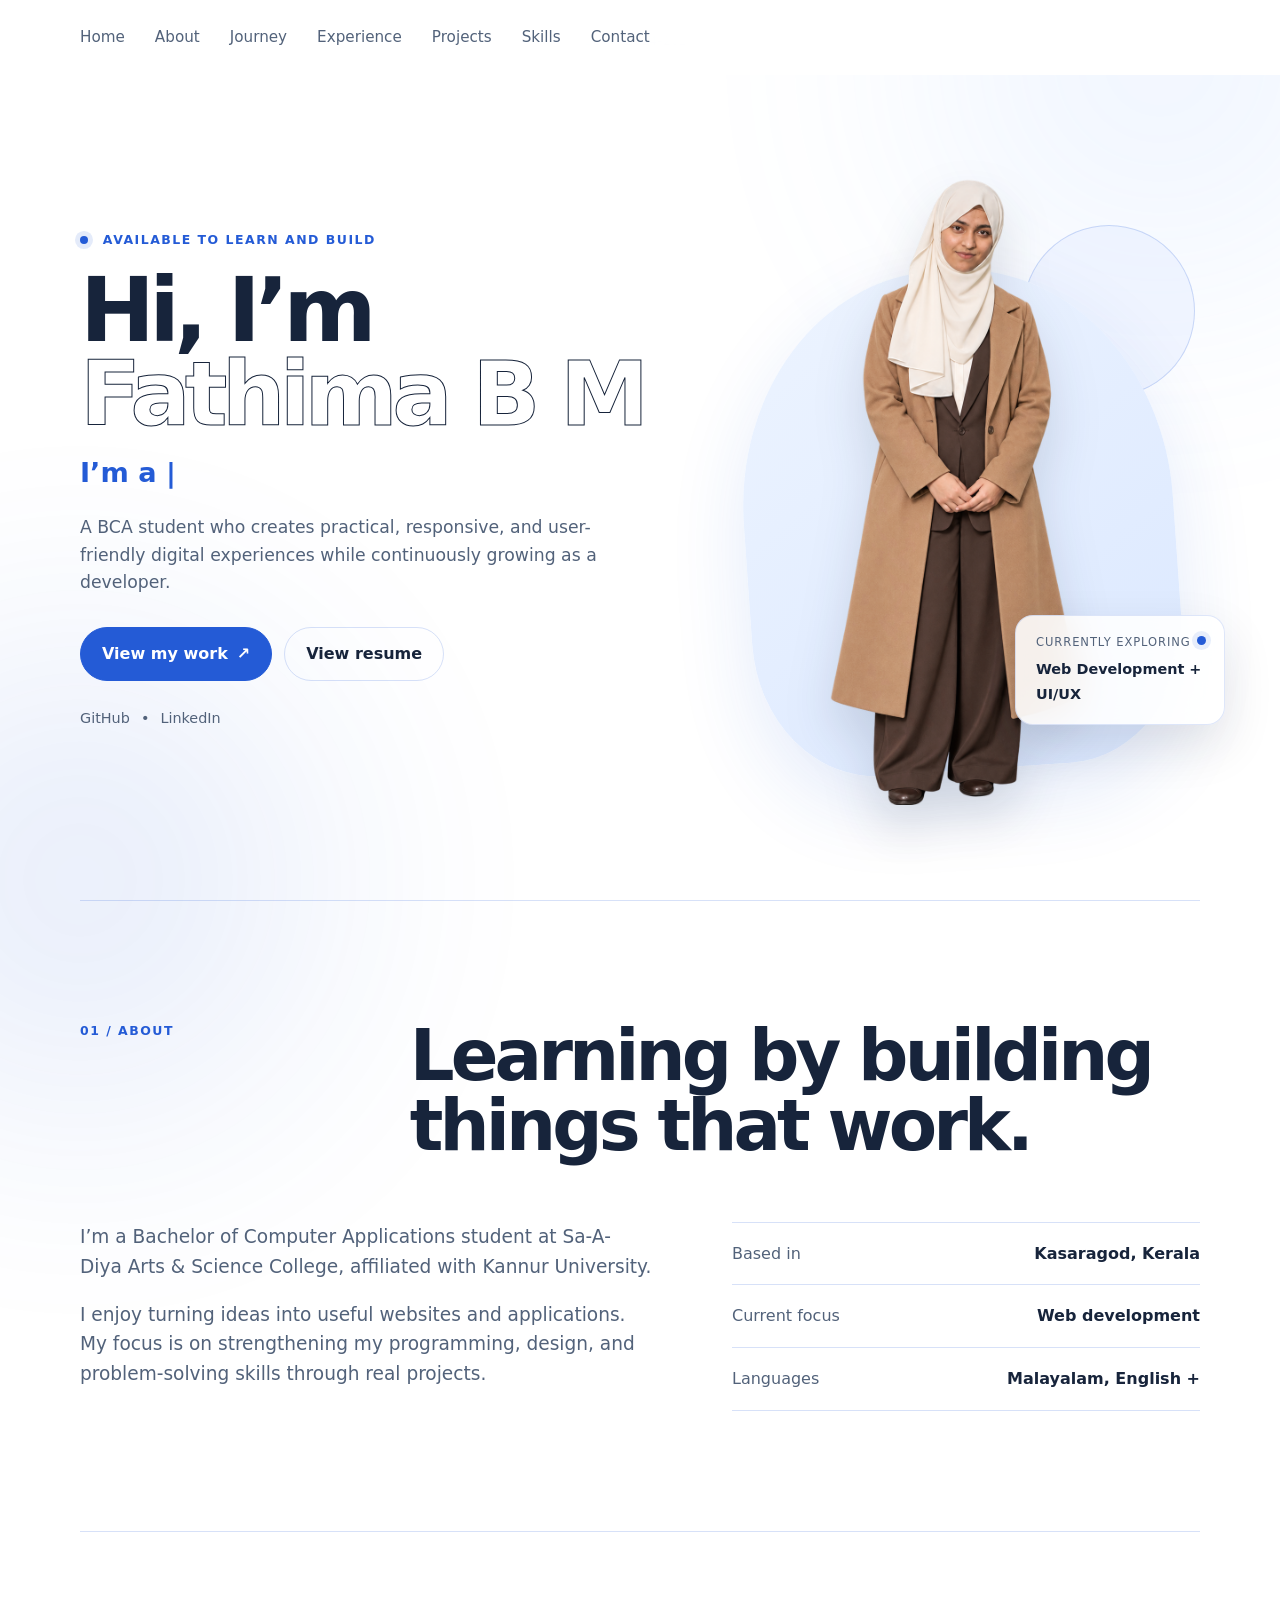
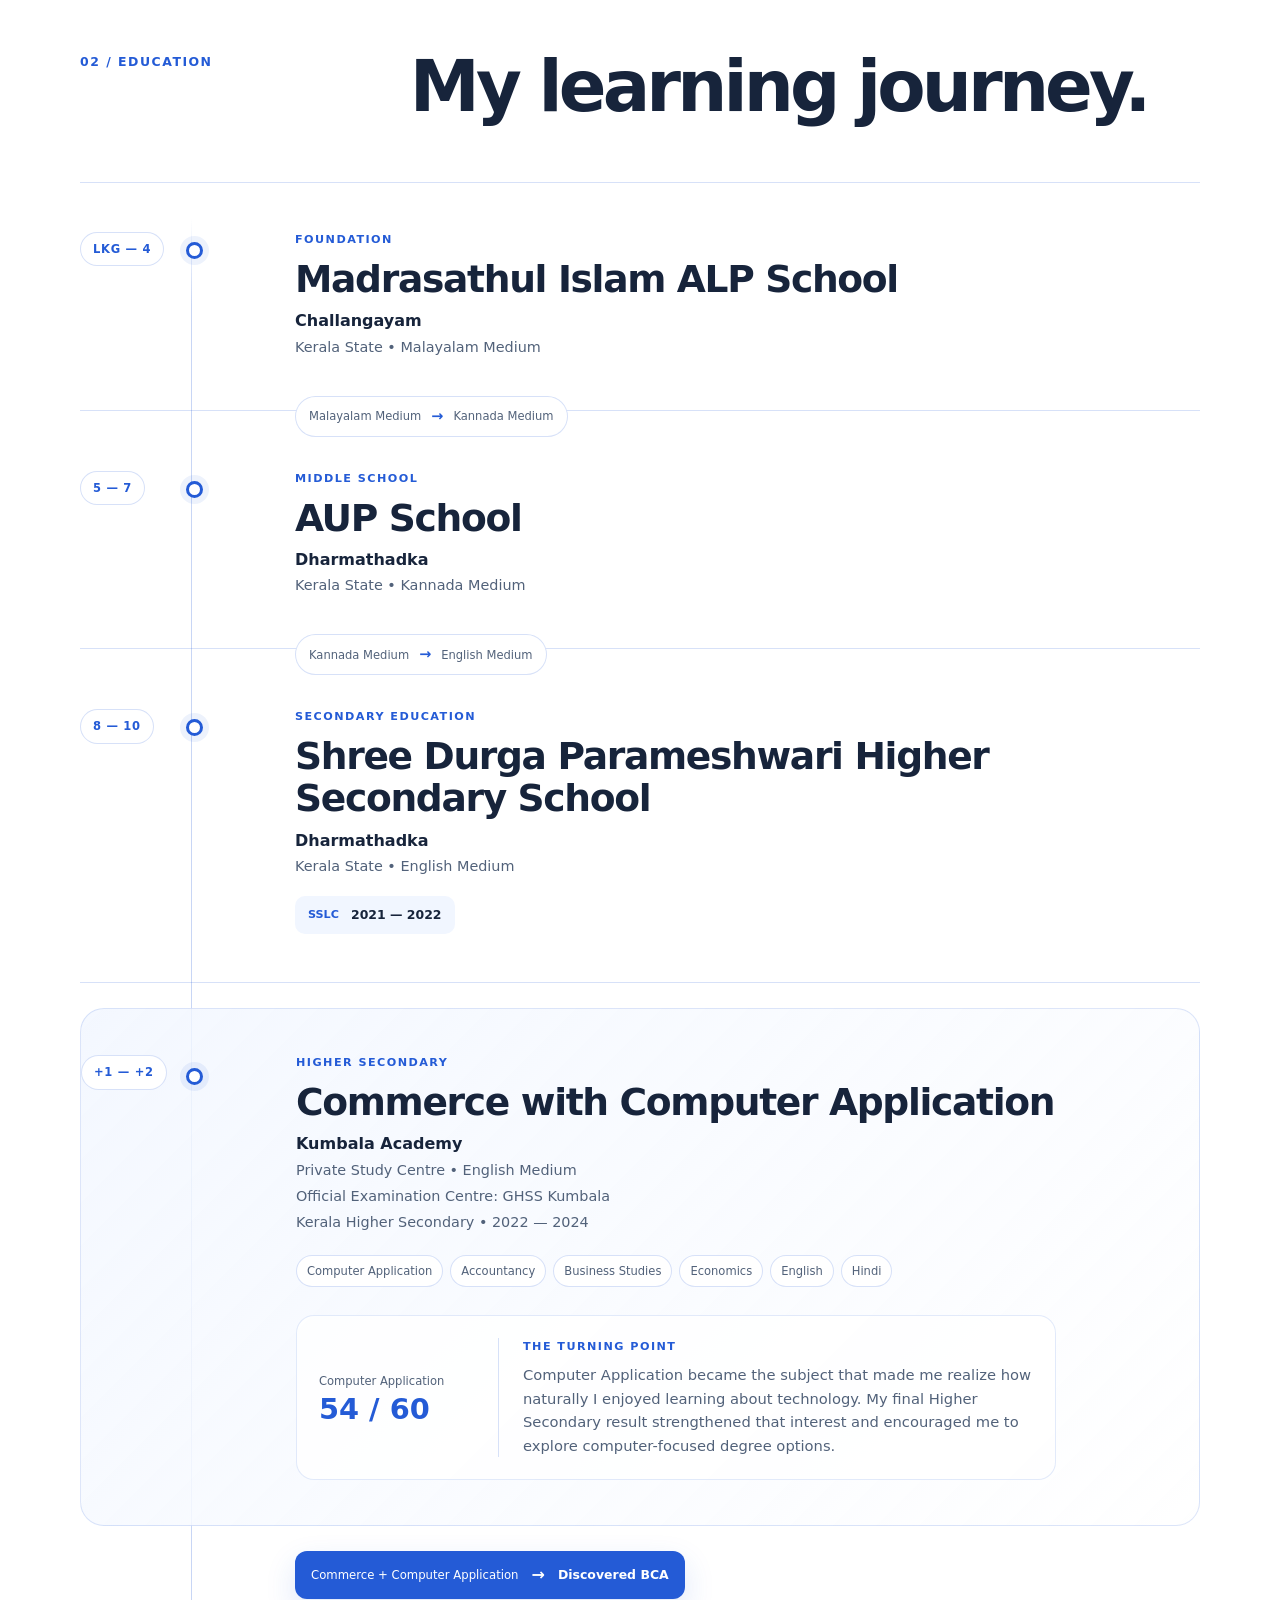
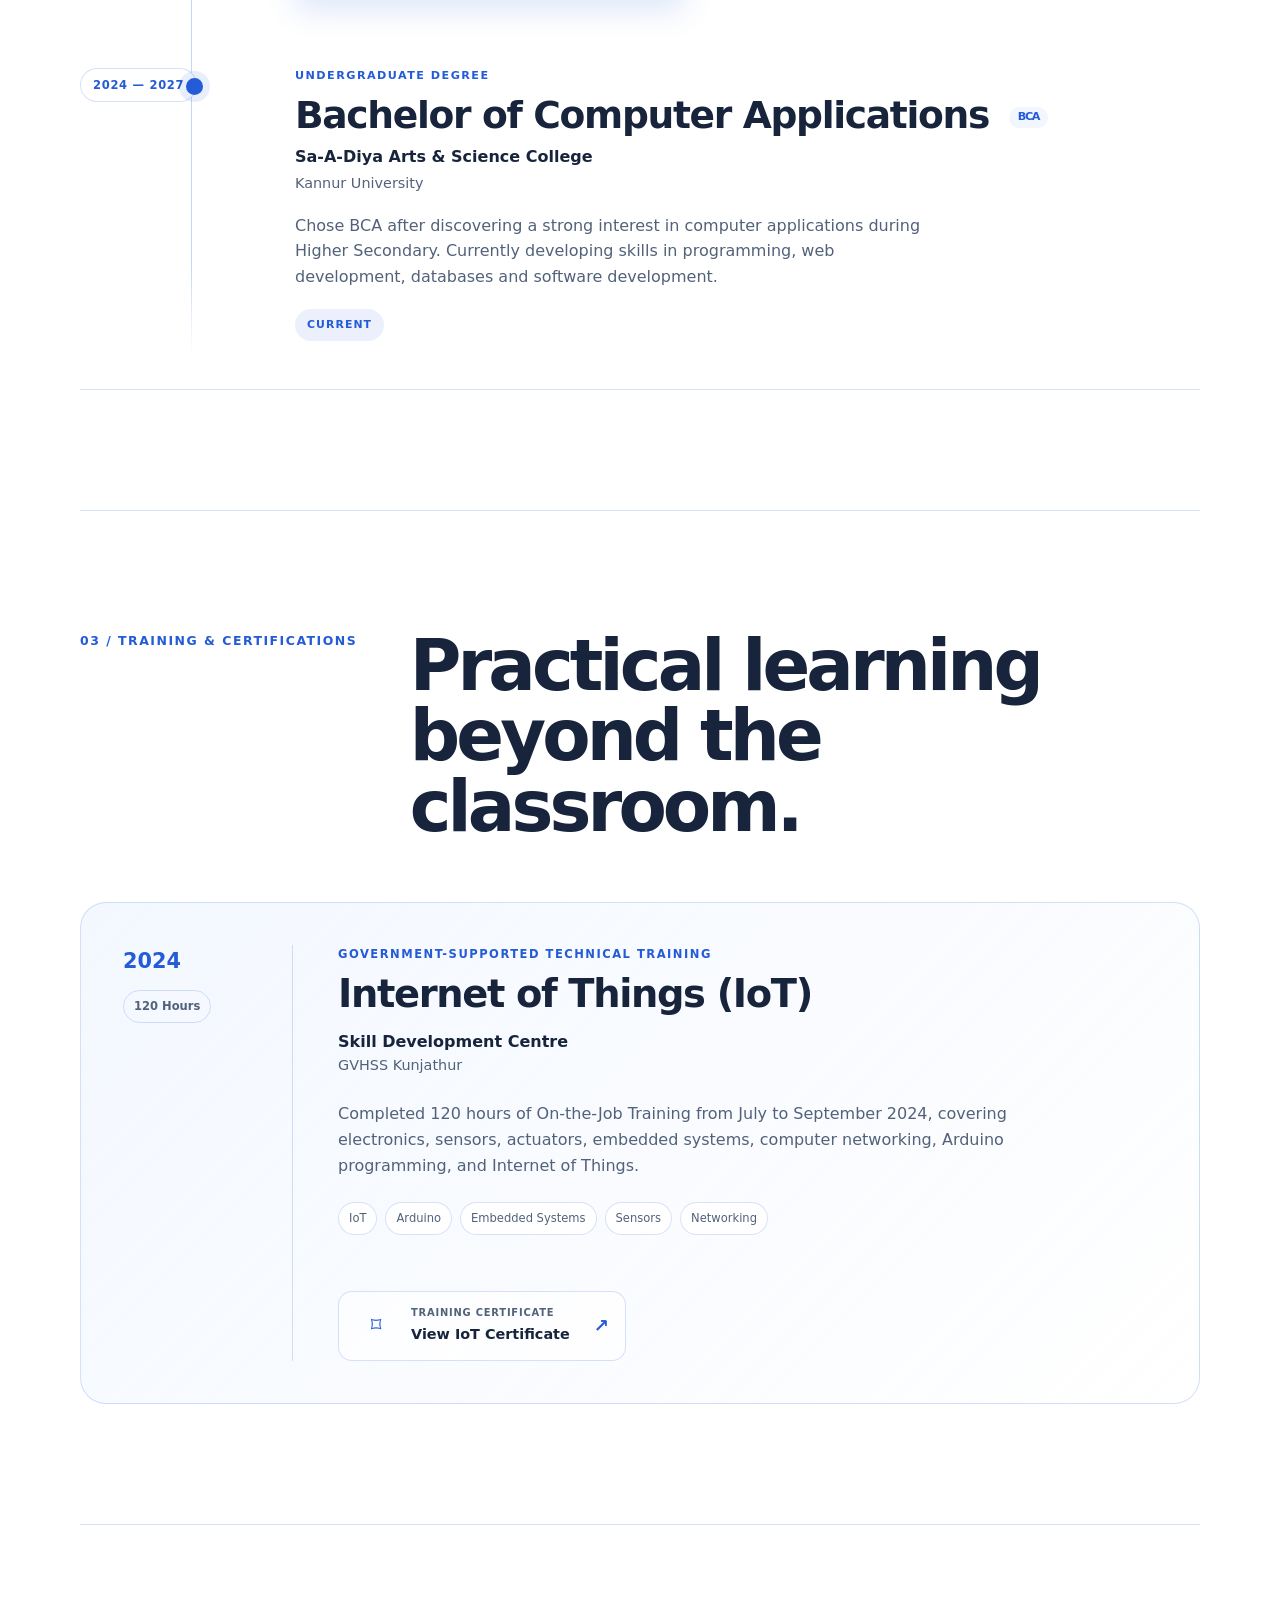
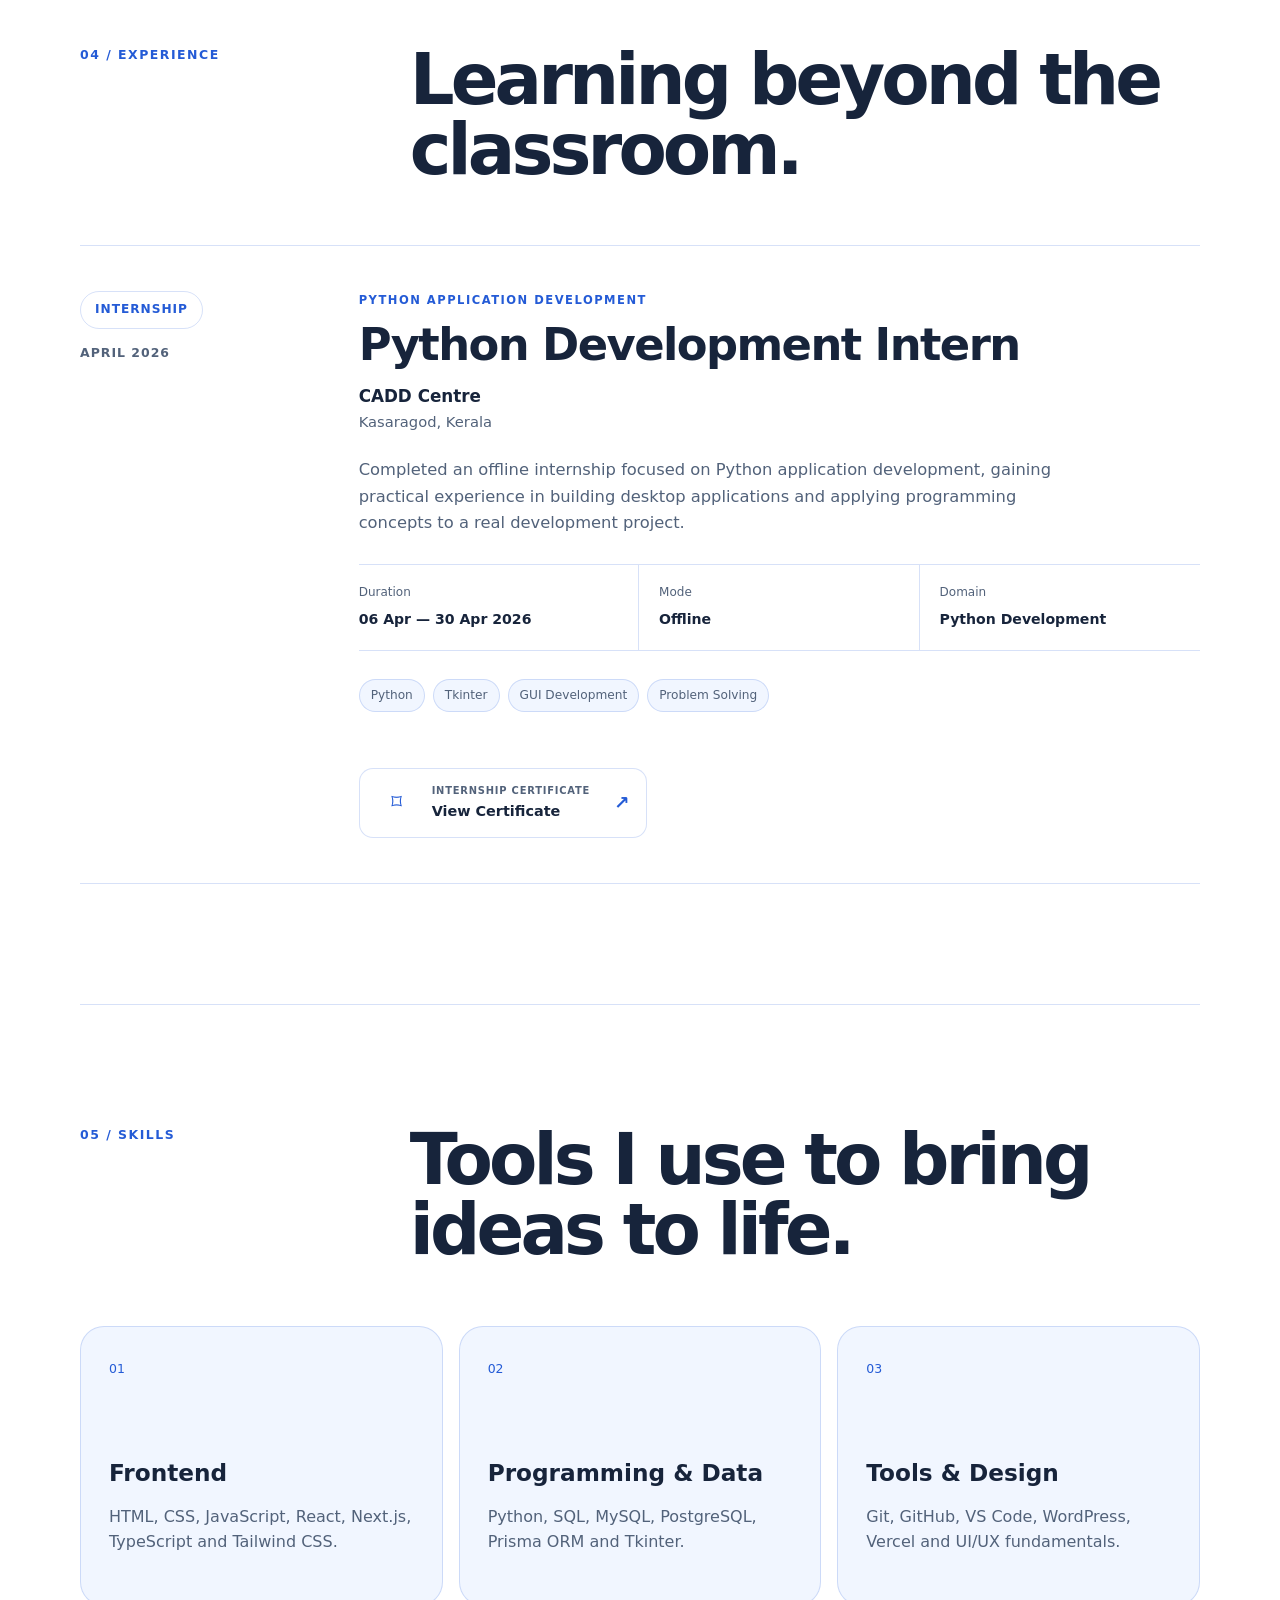
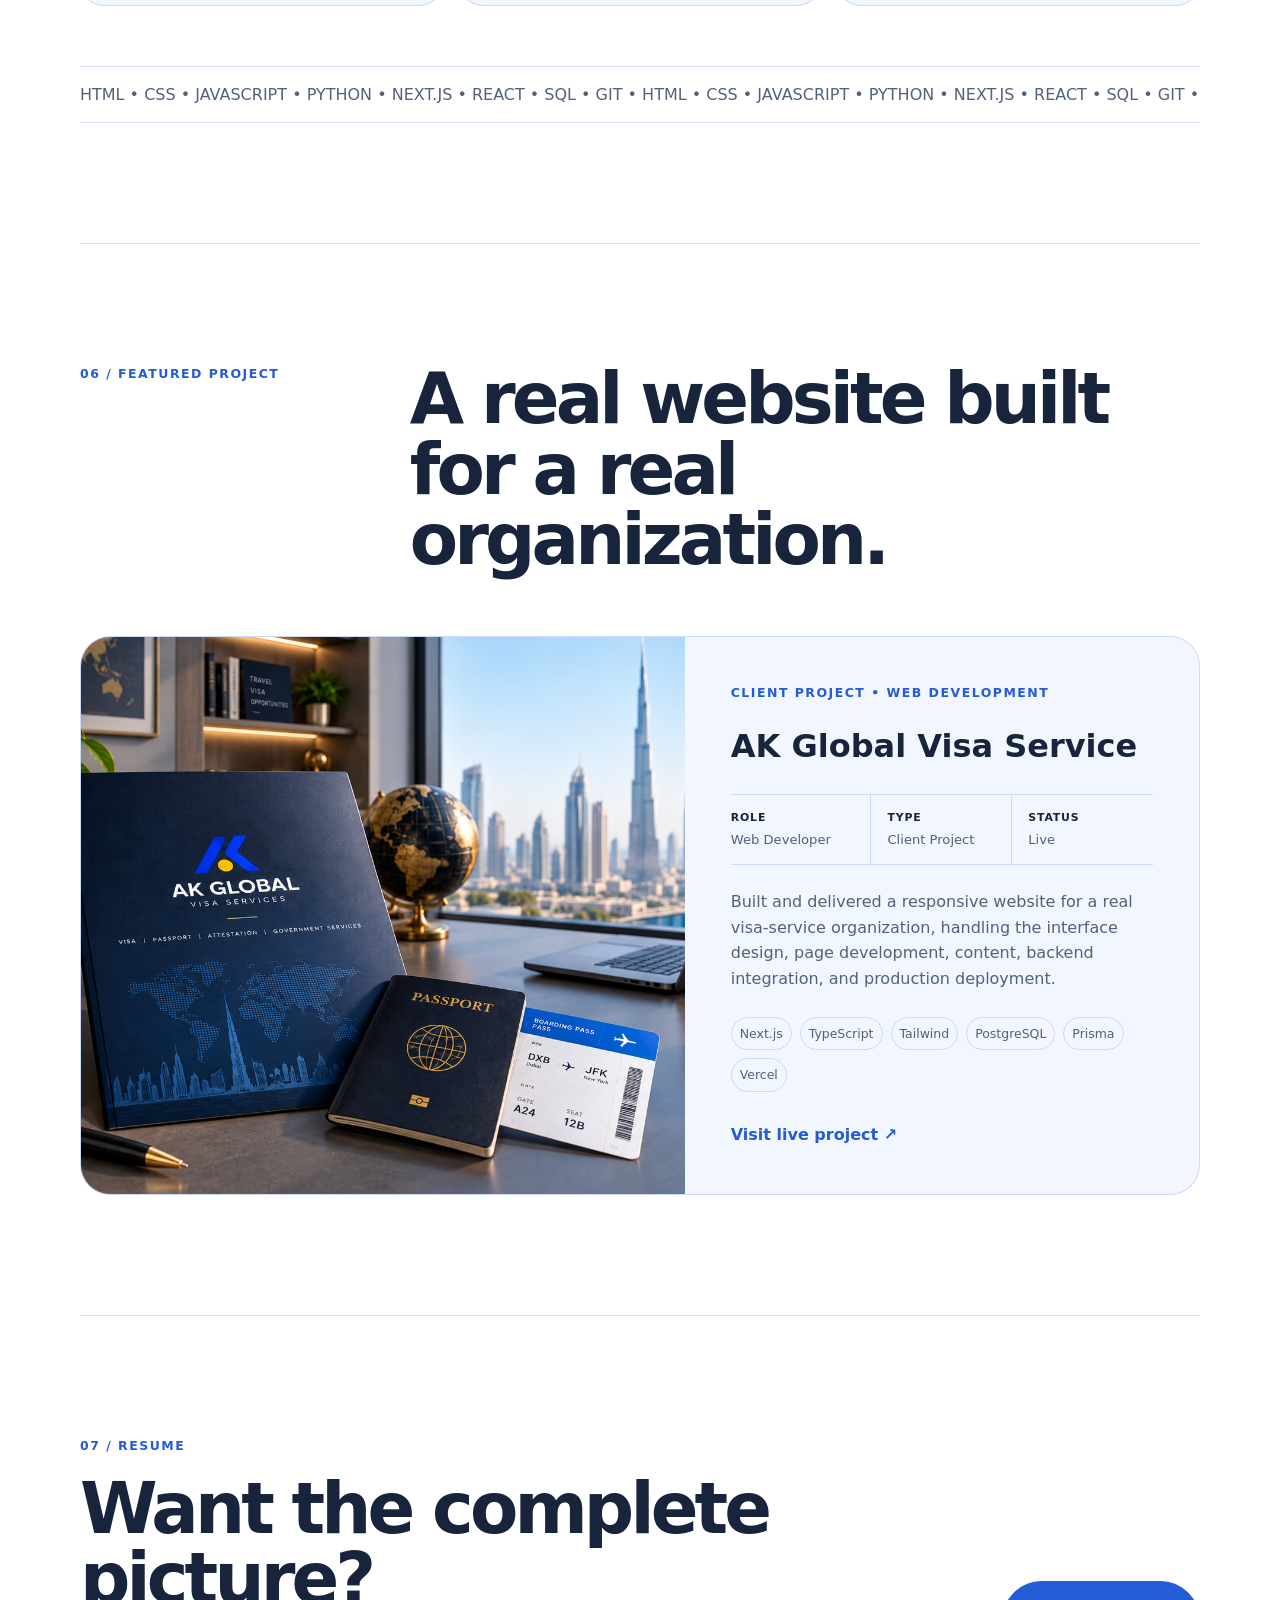
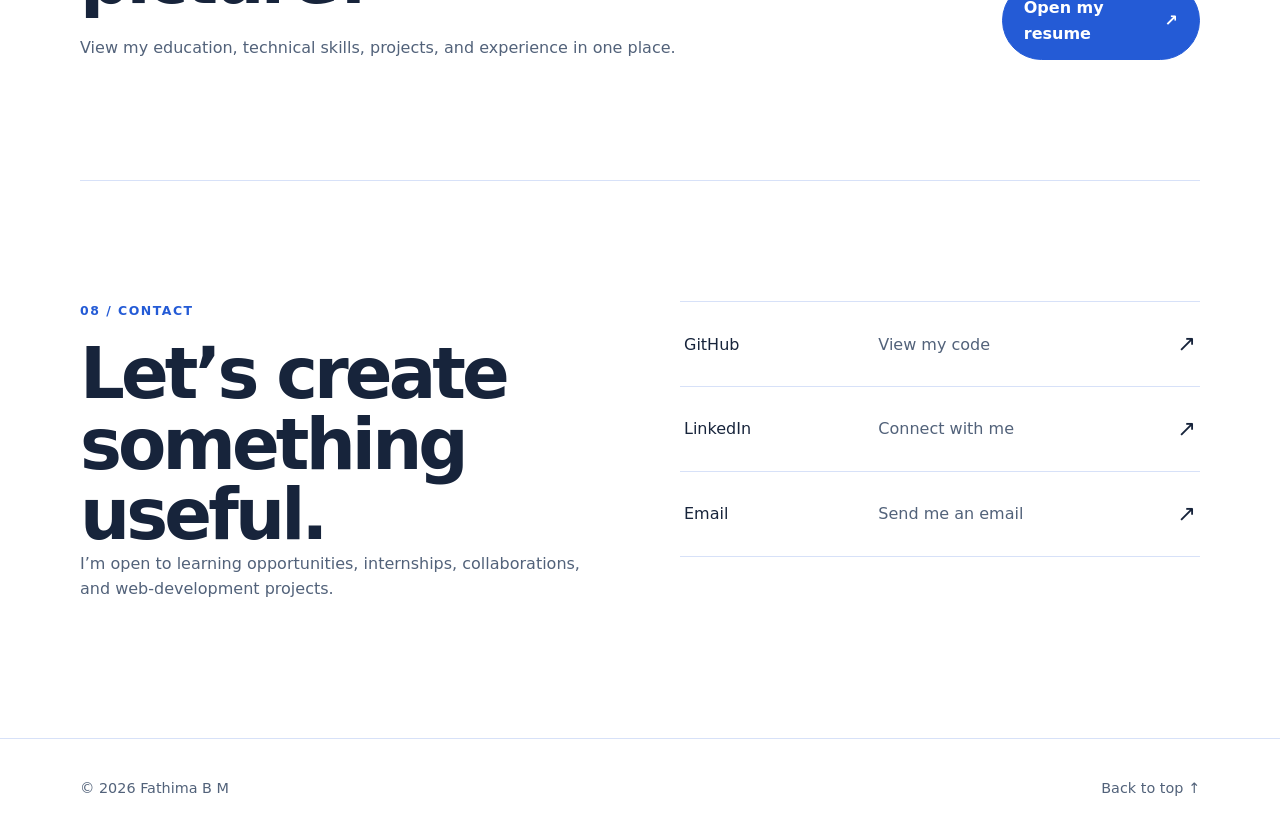
==== index.html @ f49c19b0 "Add Home to navigation" ====
<!DOCTYPE html>
<html lang="en">
<head>
  <meta charset="UTF-8">
  <meta name="viewport" content="width=device-width, initial-scale=1.0">
  <meta name="description" content="Portfolio of Fathima B M, a BCA student and aspiring software and web developer.">
  <title>Fathima B M | Portfolio</title>
  <link rel="stylesheet" href="styles.css">
</head>
<body>
  
  <div class="page-glow glow-one" aria-hidden="true"></div>
  <div class="page-glow glow-two" aria-hidden="true"></div>

  <header class="site-header">
    <nav class="nav container" aria-label="Main navigation">
      <button class="menu-button" type="button" aria-expanded="false" aria-controls="nav-links">
        <span></span><span></span><span></span>
        <span class="sr-only">Open menu</span>
      </button>
      <div class="nav-links" id="nav-links">
        <a href="#home">Home</a>
  <a href="#about">About</a>
  <a href="#education">Journey</a>
  <a href="#experience">Experience</a>
  <a href="#projects">Projects</a>
  <a href="#skills">Skills</a>
  <a href="#contact">Contact</a>
</div>
    </nav>
  </header>

  <main>
    <section class="hero container" id="home">
      <div class="hero-copy reveal">
        <p class="eyebrow"><span class="status-dot"></span> Available to learn and build</p>
        <h1>Hi, I’m <span>Fathima B M</span></h1>
        <p class="animated-role">I’m a <span id="typed-role">web developer</span><span class="cursor" aria-hidden="true">|</span></p>
        <p class="hero-text">A BCA student who creates practical, responsive, and user-friendly digital experiences while continuously growing as a developer.</p>
        <div class="hero-actions">
          <a class="button button-primary" href="#projects">View my work <span aria-hidden="true">↗</span></a>
          <a class="button button-secondary" href="resume.html" target="_blank">View resume</a>
        </div>     
        <div class="quick-links" aria-label="Social profiles">
          <a href="https://github.com/mehfathima1-sudo" target="_blank" rel="noopener noreferrer">GitHub</a>
          <span>•</span>
          <a href="https://www.linkedin.com/in/fathima-bm-41386a390" target="_blank" rel="noopener noreferrer">LinkedIn</a>
        </div>
      </div>
      <div class="portrait-wrap reveal" aria-label="Portrait of Fathima B M">
        <div class="portrait-frame">
<img src="assets/portfolio-photo.png" alt="Fathima B M">
          <div class="portrait-card">
            <span>Currently exploring</span>
            <strong>Web Development + UI/UX</strong>
          </div>
        </div>
      </div>
    </section>

    <section class="section container" id="about">
      <div class="section-heading reveal">
        <p class="section-number">01 / About</p>
        <h2>Learning by building things that work.</h2>
      </div>
      <div class="portrait-label">BCA • 2024–2027</div>
      <div class="about-grid">
        <div class="about-copy reveal">
          <p>I’m a Bachelor of Computer Applications student at Sa-A-Diya Arts &amp; Science College, affiliated with Kannur University.</p>
          <p>I enjoy turning ideas into useful websites and applications. My focus is on strengthening my programming, design, and problem-solving skills through real projects.</p>
        </div>
        <div class="facts reveal">
          <div><span>Based in</span><strong>Kasaragod, Kerala</strong></div>
          <div><span>Current focus</span><strong>Web development</strong></div>
          <div><span>Languages</span><strong>Malayalam, English +</strong></div>
        </div>
      </div>
    </section>
<section class="section container education-section" id="education">

  <div class="section-heading reveal">
    <p class="section-number">02 / Education</p>
    <h2>My learning journey.</h2>
  </div>

  <div class="education-journey">

    <!-- LKG - 4 -->
    <article class="journey-item reveal">

      <div class="journey-stage">
        <span>LKG — 4</span>
      </div>

      <div class="journey-content">
        <p class="journey-type">FOUNDATION</p>

        <h3>Madrasathul Islam ALP School</h3>

        <p class="journey-place">
          Challangayam
        </p>

        <p class="journey-meta">
          Kerala State • Malayalam Medium
        </p>
      </div>

    </article>


    <!-- Medium Change -->
    <div class="journey-change reveal">
      <span>Malayalam Medium</span>
      <b>→</b>
      <span>Kannada Medium</span>
    </div>


    <!-- 5 - 7 -->
    <article class="journey-item reveal">

      <div class="journey-stage">
        <span>5 — 7</span>
      </div>

      <div class="journey-content">
        <p class="journey-type">MIDDLE SCHOOL</p>

        <h3>AUP School</h3>

        <p class="journey-place">
          Dharmathadka
        </p>

        <p class="journey-meta">
          Kerala State • Kannada Medium
        </p>
      </div>

    </article>


    <!-- Medium Change -->
    <div class="journey-change reveal">
      <span>Kannada Medium</span>
      <b>→</b>
      <span>English Medium</span>
    </div>


    <!-- 8 - 10 -->
    <article class="journey-item reveal">

      <div class="journey-stage">
        <span>8 — 10</span>
      </div>

      <div class="journey-content">
        <p class="journey-type">SECONDARY EDUCATION</p>

        <h3>
          Shree Durga Parameshwari Higher Secondary School
        </h3>

        <p class="journey-place">
          Dharmathadka
        </p>

        <p class="journey-meta">
          Kerala State • English Medium
        </p>

        <div class="journey-highlight">
          <span>SSLC</span>
          <strong>2021 — 2022</strong>
        </div>
      </div>

    </article>


    <!-- +1 +2 -->
    <article class="journey-item journey-important reveal">

      <div class="journey-stage">
        <span>+1 — +2</span>
      </div>

      <div class="journey-content">
        <p class="journey-type">HIGHER SECONDARY</p>

        <h3>Commerce with Computer Application</h3>

        <p class="journey-place">
          Kumbala Academy
        </p>

        <p class="journey-meta">
          Private Study Centre • English Medium
        </p>

        <p class="journey-meta">
          Official Examination Centre: GHSS Kumbala
        </p>

        <p class="journey-meta">
          Kerala Higher Secondary • 2022 — 2024
        </p>

        <div class="journey-subjects">
          <span>Computer Application</span>
          <span>Accountancy</span>
          <span>Business Studies</span>
          <span>Economics</span>
          <span>English</span>
          <span>Hindi</span>
        </div>

        <div class="journey-discovery">

          <div class="journey-score">
            <span>Computer Application</span>
            <strong>54 / 60</strong>
          </div>

          <div class="journey-story">
            <p class="journey-type">THE TURNING POINT</p>

            <p>
              Computer Application became the subject that made me
              realize how naturally I enjoyed learning about technology.
              My final Higher Secondary result strengthened that interest
              and encouraged me to explore computer-focused degree options.
            </p>
          </div>

        </div>

      </div>

    </article>


    <!-- Direction to BCA -->
    <div class="journey-decision reveal">
      <span>Commerce + Computer Application</span>
      <b>→</b>
      <strong>Discovered BCA</strong>
    </div>


    <!-- BCA -->
    <article class="journey-item journey-current reveal">

      <div class="journey-stage">
        <span>2024 — 2027</span>
      </div>

      <div class="journey-content">
        <p class="journey-type">UNDERGRADUATE DEGREE</p>

        <h3>
          Bachelor of Computer Applications
          <span class="journey-short">BCA</span>
        </h3>

        <p class="journey-place">
          Sa-A-Diya Arts & Science College
        </p>

        <p class="journey-meta">
          Kannur University
        </p>

        <p class="journey-description">
          Chose BCA after discovering a strong interest in
          computer applications during Higher Secondary.
          Currently developing skills in programming,
          web development, databases and software development.
        </p>

        <div class="journey-current-badge">
          CURRENT
        </div>
      </div>

    </article>
    </div>
</section>
<section class="section container" id="training">
  

  <div class="section-heading reveal">
    <p class="section-number">03 / Training & Certifications</p>
    <h2>Practical learning beyond the classroom.</h2>
  </div>

  <article class="training-card reveal">

    <div class="training-side">
      <span class="training-year">2024</span>
      <span class="training-hours">120 Hours</span>
    </div>

    <div class="training-content">

      <p class="training-type">
        GOVERNMENT-SUPPORTED TECHNICAL TRAINING
      </p>

      <h3>Internet of Things (IoT)</h3>

      <div class="training-provider">
        <strong>Skill Development Centre</strong>
        <span>GVHSS Kunjathur</span>
      </div>

      <p class="training-description">
        Completed 120 hours of On-the-Job Training from July to September 2024,
        covering electronics, sensors, actuators, embedded systems,
        computer networking, Arduino programming, and Internet of Things.
      </p>

      <div class="training-tags">
        <span>IoT</span>
        <span>Arduino</span>
        <span>Embedded Systems</span>
        <span>Sensors</span>
        <span>Networking</span>
      </div>

      <div class="certificate-area">
        <a
          href="assets/iot-certificate.pdf"
          target="_blank"
          rel="noopener noreferrer"
          class="certificate-link"
        >
          <span class="certificate-icon">⌑</span>

          <span>
            <small>TRAINING CERTIFICATE</small>
            <strong>View IoT Certificate</strong>
          </span>

          <b>↗</b>
        </a>
      </div>

    </div>

  </article>

</section>

    

</section>
<section class="section container" id="experience">
  <div class="section-heading reveal">
    <p class="section-number">04 / Experience</p>
    <h2>Learning beyond the classroom.</h2>
  </div>

  <article class="internship-card reveal">

    <div class="internship-side">
      <span class="internship-badge">INTERNSHIP</span>

      <p class="internship-date">
        APRIL 2026
      </p>
    </div>

    <div class="internship-content">

      <p class="internship-type">
        PYTHON APPLICATION DEVELOPMENT
      </p>

      <h3>
        Python Development Intern
      </h3>

      <div class="internship-company">
        <strong>CADD Centre</strong>
        <span>Kasaragod, Kerala</span>
      </div>

      <p class="internship-description">
        Completed an offline internship focused on Python
        application development, gaining practical experience
        in building desktop applications and applying programming
        concepts to a real development project.
      </p>

      <div class="internship-details">

        <div>
          <span>Duration</span>
          <strong>06 Apr — 30 Apr 2026</strong>
        </div>

        <div>
          <span>Mode</span>
          <strong>Offline</strong>
        </div>

        <div>
          <span>Domain</span>
          <strong>Python Development</strong>
        </div>

      </div>

      <div class="education-tags">
        <span>Python</span>
        <span>Tkinter</span>
        <span>GUI Development</span>
        <span>Problem Solving</span>
      </div>
      <div class="certificate-area">

  <a
    href="assets/internship-certificate.pdf"
    target="_blank"
    class="certificate-link"
  >
    <span class="certificate-icon">⌑</span>

    <span>
      <small>INTERNSHIP CERTIFICATE</small>
      <strong>View Certificate</strong>
    </span>

    <b>↗</b>
  </a>

</div>

    </div>

  </article>

</section>
    <section class="section container" id="skills">
      <div class="section-heading reveal">
        <p class="section-number">05 / Skills</p>
        <h2>Tools I use to bring ideas to life.</h2>
      </div>
      <div class="skills-grid">
        <article class="skill-card reveal">
          <span class="card-number">01</span>
          <h3>Frontend</h3>
          <p>HTML, CSS, JavaScript, React, Next.js, TypeScript and Tailwind CSS.</p>
        </article>
        <article class="skill-card reveal">
          <span class="card-number">02</span>
          <h3>Programming &amp; Data</h3>
          <p>Python, SQL, MySQL, PostgreSQL, Prisma ORM and Tkinter.</p>
        </article>
        <article class="skill-card reveal">
          <span class="card-number">03</span>
          <h3>Tools &amp; Design</h3>
          <p>Git, GitHub, VS Code, WordPress, Vercel and UI/UX fundamentals.</p>
        </article>
      </div>
      <div class="skill-marquee" aria-hidden="true">
        <div>HTML • CSS • JAVASCRIPT • PYTHON • NEXT.JS • REACT • SQL • GIT • HTML • CSS • JAVASCRIPT • PYTHON • NEXT.JS • REACT • SQL • GIT •</div>
      </div>
    </section>

    <section class="section container" id="projects">
      <div class="section-heading reveal">
        <p class="section-number">06 / Featured project</p>
        <h2>A real website built for a real organization.</h2>
      </div>
      <article class="project-card reveal">
        <div class="project-visual">
  <img
    src="assets/ak-global-project-cover1.png"
    alt="AK Global Visa Service project"
    class="project-cover-image"
  >
</div>
        <div class="project-info">
          <p class="project-type">Client project • Web development</p>
          <h3>AK Global Visa Service</h3>
          <div class="project-meta">
  <span><strong>Role</strong> Web Developer</span>
  <span><strong>Type</strong> Client Project</span>
  <span><strong>Status</strong> Live</span>
</div>
          <p>
  Built and delivered a responsive website for a real visa-service organization,
  handling the interface design, page development, content, backend integration,
  and production deployment.
</p>
          <div class="tags">
    <span>Next.js</span><span>TypeScript</span><span>Tailwind</span><span>PostgreSQL</span><span>Prisma</span><span>Vercel</span>
          </div>
          <a class="text-link" href="https://ak-global-website-six.vercel.app/" target="_blank" rel="noopener noreferrer">Visit live project <span aria-hidden="true">↗</span></a>
        </div>
      </article>
    </section>

    <section class="section resume-section container reveal" id="resume">
      <div>
        <p class="section-number">07 / Resume</p>
        <h2>Want the complete picture?</h2>
        <p>View my education, technical skills, projects, and experience in one place.</p>
      </div>
      <a class="button button-primary" href="resume.html" target="_blank">Open my resume <span aria-hidden="true">↗</span></a>
    </section>

    <section class="section contact-section container" id="contact">
      <div class="contact-copy reveal">
        <p class="section-number">08 / Contact</p>
        <h2>Let’s create something useful.</h2>
        <p>I’m open to learning opportunities, internships, collaborations, and web-development projects.</p>
      </div>
      <div class="contact-links reveal">
        <a href="https://github.com/mehfathima1-sudo" target="_blank" rel="noopener noreferrer"><span>GitHub</span><b>View my code</b><i aria-hidden="true">↗</i></a>
        <a href="https://www.linkedin.com/in/fathima-bm-41386a390" target="_blank" rel="noopener noreferrer"><span>LinkedIn</span><b>Connect with me</b><i aria-hidden="true">↗</i></a>
      <a href="mailto:mehfathima1@gmail.com">
  <span>Email</span>
  <b>Send me an email</b>
  <i>↗</i>
</a>
      </div>
    </section>
  </main>

  <footer>
    <div class="container footer-content">
      <p>© <span id="year"></span> Fathima B M</p>
      <a href="#home">Back to top ↑</a>
    </div>
  </footer>

  <script src="script.js"></script>
</body>
</html>
---- styles.css ----
:root {
  --bg: #111214;
  --surface: #191b1f;
  --surface-2: #22252a;
  --text: #f4f4f2;
  --muted: #a9adb5;
  --accent: #a7f3d0;
  --accent-2: #8ea8ff;
  --line: rgba(255, 255, 255, 0.12);
  --radius: 24px;
}

* { box-sizing: border-box; }
html { scroll-behavior: smooth; }
body {
  margin: 0;
  background: var(--bg);
  color: var(--text);
  font-family: Inter, ui-sans-serif, system-ui, -apple-system, BlinkMacSystemFont, "Segoe UI", sans-serif;
  font-size: 16px;
  line-height: 1.6;
  overflow-x: hidden;
}
a { color: inherit; text-decoration: none; }
img { display: block; max-width: 100%; }
button { font: inherit; }
.container { width: min(1120px, calc(100% - 40px)); margin-inline: auto; }
.sr-only { position: absolute; width: 1px; height: 1px; padding: 0; margin: -1px; overflow: hidden; clip: rect(0,0,0,0); white-space: nowrap; border: 0; }

.page-glow { position: fixed; width: 480px; height: 480px; border-radius: 50%; filter: blur(130px); opacity: .1; pointer-events: none; z-index: -1; }
.glow-one { background: var(--accent-2); top: -180px; right: -120px; animation: drift 9s ease-in-out infinite alternate; }
.glow-two { background: var(--accent); bottom: -220px; left: -160px; animation: drift 12s ease-in-out infinite alternate-reverse; }

.site-header { position: fixed; inset: 0 0 auto; z-index: 20; background: rgba(17,18,20,.76); backdrop-filter: blur(18px); border-bottom: 1px solid transparent; transition: border-color .25s; }
.site-header.scrolled { border-color: var(--line); }
.nav { min-height: 74px; display: flex; align-items: center; justify-content: space-between; }
.logo { font-size: 1.2rem; font-weight: 800; letter-spacing: -.03em; }
.logo span { color: var(--accent); }
.nav-links { display: flex; gap: 30px; align-items: center; }
.nav-links a { color: var(--muted); font-size: .95rem; transition: color .2s; }
.nav-links a:hover, .nav-links a:focus-visible { color: var(--text); }
.menu-button { display: none; background: none; border: 0; color: var(--text); padding: 8px; }
.menu-button span:not(.sr-only) { display: block; width: 24px; height: 2px; margin: 5px 0; background: currentColor; }

.hero { min-height: 100svh; display: grid; grid-template-columns: 1.08fr .92fr; gap: 72px; align-items: center; padding-top: 130px; padding-bottom: 70px; }
.eyebrow, .section-number, .project-type { margin: 0 0 18px; color: var(--accent); font-size: .78rem; font-weight: 750; letter-spacing: .12em; text-transform: uppercase; }
.status-dot { display: inline-block; width: 8px; height: 8px; margin-right: 9px; border-radius: 50%; background: var(--accent); box-shadow: 0 0 0 5px rgba(167,243,208,.12); }
h1, h2, h3, p { margin-top: 0; }
h1 { margin-bottom: 14px; font-size: clamp(3.1rem, 7vw, 6.5rem); line-height: .94; letter-spacing: -.065em; }
h1 span { display: block; color: transparent; -webkit-text-stroke: 1px var(--text); }
.animated-role { margin-bottom: 20px; font-size: clamp(1.25rem, 2.4vw, 1.7rem); color: var(--accent); font-weight: 650; }
.cursor { animation: blink .8s infinite; }
.hero-text { max-width: 620px; color: var(--muted); font-size: 1.08rem; }
.hero-actions { display: flex; flex-wrap: wrap; gap: 12px; margin-top: 30px; }
.button { min-height: 50px; padding: 13px 21px; border: 1px solid var(--line); border-radius: 999px; display: inline-flex; align-items: center; justify-content: center; gap: 9px; font-weight: 750; transition: transform .2s, background .2s, border-color .2s; }
.button:hover { transform: translateY(-3px); }
.button-primary { background: var(--accent); color: #0d1713; border-color: var(--accent); }
.button-secondary:hover { background: var(--surface-2); }
.quick-links { display: flex; gap: 11px; margin-top: 26px; color: var(--muted); font-size: .9rem; }
.quick-links a:hover { color: var(--accent); }

.portrait-frame { position: relative; overflow: hidden; min-height: 600px; border: 1px solid var(--line); border-radius: 160px 160px 28px 28px; background: #424242; box-shadow: 0 30px 90px rgba(0,0,0,.35); }
.portrait-frame::after { content: ""; position: absolute; inset: 0; background: linear-gradient(180deg, transparent 55%, rgba(12,13,15,.75)); pointer-events: none; }
.portrait-frame img { width: 100%; height: 650px; object-fit: cover; object-position: center top; }
.portrait-label { position: absolute; z-index: 2; top: 22px; left: 50%; transform: translateX(-50%); white-space: nowrap; padding: 8px 14px; border: 1px solid rgba(255,255,255,.25); border-radius: 999px; background: rgba(17,18,20,.55); backdrop-filter: blur(10px); font-size: .78rem; }
.portrait-card { position: absolute; z-index: 2; left: 22px; right: 22px; bottom: 22px; padding: 16px 18px; border: 1px solid rgba(255,255,255,.18); border-radius: 18px; background: rgba(17,18,20,.65); backdrop-filter: blur(12px); }
.portrait-card span { display: block; color: var(--muted); font-size: .8rem; }
.portrait-card strong { font-size: .95rem; }

.section { padding-top: 120px; padding-bottom: 120px; border-top: 1px solid var(--line); }
.section-heading { display: grid; grid-template-columns: .55fr 1.45fr; align-items: start; gap: 30px; margin-bottom: 60px; }
.section-heading h2, .resume-section h2, .contact-section h2 { margin-bottom: 0; font-size: clamp(2.4rem, 5.5vw, 5rem); line-height: 1; letter-spacing: -.055em; }
.about-grid { display: grid; grid-template-columns: 1.1fr .9fr; gap: 80px; }
.about-copy { color: var(--muted); font-size: 1.16rem; }
.about-copy p:last-child { margin-bottom: 0; }
.facts { border-top: 1px solid var(--line); }
.facts div { padding: 18px 0; display: flex; justify-content: space-between; gap: 24px; border-bottom: 1px solid var(--line); }
.facts span { color: var(--muted); }
.facts strong { text-align: right; }

.skills-grid { display: grid; grid-template-columns: repeat(3, 1fr); gap: 16px; }
.skill-card { min-height: 280px; padding: 28px; border: 1px solid var(--line); border-radius: var(--radius); background: var(--surface); transition: transform .25s, border-color .25s; }
.skill-card:hover { transform: translateY(-7px); border-color: rgba(167,243,208,.5); }
.card-number { color: var(--accent); font-size: .78rem; }
.skill-card h3 { margin: 74px 0 12px; font-size: 1.45rem; }
.skill-card p { margin-bottom: 0; color: var(--muted); }
.skill-marquee { margin-top: 60px; overflow: hidden; border-block: 1px solid var(--line); padding: 15px 0; color: var(--muted); white-space: nowrap; }
.skill-marquee div { width: max-content; animation: marquee 24s linear infinite; }

.project-card { display: grid; grid-template-columns: 1.08fr .92fr; overflow: hidden; border: 1px solid var(--line); border-radius: 30px; background: var(--surface); }
.project-visual { padding: 28px; background: linear-gradient(135deg, #2e3340, #17191d); }
.browser-bar { height: 38px; display: flex; align-items: center; gap: 7px; padding: 0 12px; border-radius: 12px 12px 0 0; background: #eceef2; color: #626873; font-size: .68rem; }
.browser-bar i { width: 8px; height: 8px; border-radius: 50%; background: #c6cad1; }
.browser-bar span { margin-left: auto; margin-right: auto; }
.project-screen { min-height: 360px; padding: 70px 38px; border-radius: 0 0 12px 12px; background: linear-gradient(145deg, rgba(12,37,50,.78), rgba(9,16,24,.94)), radial-gradient(circle at top right, #387091, transparent 46%); }
.project-screen span { color: #7dd3fc; font-size: .78rem; font-weight: 800; letter-spacing: .16em; }
.project-screen h3 { max-width: 430px; margin: 24px 0 14px; font-size: clamp(2.5rem, 5vw, 4.5rem); line-height: .95; letter-spacing: -.05em; }
.project-screen p { max-width: 430px; color: #c7d0d8; }
.fake-button { width: fit-content; margin-top: 26px; padding: 10px 15px; border-radius: 999px; background: #7dd3fc; color: #10212a; font-size: .8rem; font-weight: 800; }
.project-info { align-self: center; padding: 46px; }
.project-info h3 { margin-bottom: 18px; font-size: 2rem; }
.project-info > p:not(.project-type) { color: var(--muted); }
.tags { display: flex; flex-wrap: wrap; gap: 8px; margin: 25px 0 30px; }
.tags span { padding: 6px 8px; border: 1px solid var(--line); border-radius: 999px; color: var(--muted); font-size: .78rem; }
.text-link { color: var(--accent); font-weight: 800; }

.resume-section { display: flex; align-items: end; justify-content: space-between; gap: 40px; }
.resume-section h2 { margin-bottom: 20px; }
.resume-section p:not(.section-number) { max-width: 620px; margin-bottom: 0; color: var(--muted); }
.contact-section { display: grid; grid-template-columns: 1fr 1fr; gap: 80px; }
.contact-copy > p:last-child { max-width: 560px; color: var(--muted); }
.contact-links { border-top: 1px solid var(--line); }
.contact-links a { display: grid; grid-template-columns: 1fr 1.6fr auto; align-items: center; gap: 20px; padding: 24px 4px; border-bottom: 1px solid var(--line); transition: padding .2s, color .2s; }
.contact-links a:hover { padding-left: 12px; color: var(--accent); }
.contact-links b { font-weight: 500; color: var(--muted); }
.contact-links i { font-style: normal; font-size: 1.4rem; }

footer { border-top: 1px solid var(--line); }
.footer-content { min-height: 100px; display: flex; align-items: center; justify-content: space-between; gap: 20px; color: var(--muted); font-size: .9rem; }
.footer-content p { margin: 0; }

.reveal { opacity: 0; transform: translateY(26px); transition: opacity .7s ease, transform .7s ease; }
.reveal.visible { opacity: 1; transform: translateY(0); }

@keyframes blink { 50% { opacity: 0; } }
@keyframes drift { to { transform: translate(70px, 40px) scale(1.1); } }
@keyframes marquee { to { transform: translateX(-50%); } }

@media (max-width: 860px) {
  .menu-button { display: block; cursor: pointer; }
  .nav-links { position: absolute; top: 74px; left: 20px; right: 20px; display: none; flex-direction: column; align-items: stretch; gap: 0; padding: 10px; border: 1px solid var(--line); border-radius: 18px; background: #17191d; }
  .nav-links.open { display: flex; }
  .nav-links a { padding: 13px; }
  .hero { grid-template-columns: 1fr; gap: 55px; padding-top: 135px; }
  .portrait-frame { width: min(560px, 100%); min-height: auto; margin-inline: auto; }
  .portrait-frame img { height: auto; }
  .section-heading, .about-grid, .project-card, .contact-section { grid-template-columns: 1fr; }
  .section-heading, .about-grid, .contact-section { gap: 34px; }
  .skills-grid { grid-template-columns: 1fr; }
  .skill-card { min-height: auto; }
  .skill-card h3 { margin-top: 38px; }
  .resume-section { align-items: start; flex-direction: column; }
}

@media (max-width: 560px) {
  .container { width: min(100% - 28px, 1120px); }
  .section { padding-top: 90px; padding-bottom: 90px; }
  h1 { font-size: clamp(3rem, 17vw, 5rem); }
  .portrait-frame { border-radius: 100px 100px 24px 24px; }
  .project-visual, .project-info { padding: 18px; }
  .project-screen { min-height: 320px; padding: 58px 22px; }
  .facts div { align-items: start; flex-direction: column; gap: 4px; }
  .facts strong { text-align: left; }
  .contact-links a { grid-template-columns: 1fr auto; }
  .contact-links b { grid-column: 1; grid-row: 2; }
  .contact-links i { grid-column: 2; grid-row: 1 / 3; }
}

@media (prefers-reduced-motion: reduce) {
  html { scroll-behavior: auto; }
  *, *::before, *::after { animation-duration: .01ms !important; animation-iteration-count: 1 !important; transition-duration: .01ms !important; }
  .reveal { opacity: 1; transform: none; }
}

/* Printable resume page */
.resume-page { padding: 44px 20px; background: #e8e9ec; color: #17191d; }
.resume-document { width: min(900px, 100%); margin: 0 auto; padding: 56px; background: #fff; box-shadow: 0 16px 50px rgba(0,0,0,.12); }
.resume-toolbar { display: flex; justify-content: space-between; align-items: center; margin-bottom: 46px; }
.resume-toolbar a { font-weight: 700; }
.resume-toolbar button { padding: 10px 16px; border: 0; border-radius: 999px; background: #17191d; color: #fff; cursor: pointer; }
.resume-header { display: flex; justify-content: space-between; gap: 36px; padding-bottom: 32px; border-bottom: 3px solid #17191d; }
.resume-header h1 { margin: 0 0 10px; color: #17191d; font-size: clamp(2.8rem, 8vw, 5rem); }
.resume-header p { margin: 0; }
.resume-contact { display: flex; flex-direction: column; align-items: end; justify-content: end; font-size: .88rem; }
.resume-contact a { text-decoration: underline; }
.resume-block { padding: 26px 0; border-bottom: 1px solid #d8dadd; }
.resume-block h2 { margin-bottom: 12px; font-size: 1rem; text-transform: uppercase; letter-spacing: .12em; }
.resume-block p { margin-bottom: 0; }
.resume-row { display: flex; justify-content: space-between; align-items: start; gap: 28px; }
.resume-row + .resume-row { margin-top: 18px; }
.resume-row > span, .resume-row > a { white-space: nowrap; font-weight: 700; }
.resume-row > a { text-decoration: underline; }
.resume-tech { color: #555b64; font-size: .9rem; }
.resume-two-column { display: grid; grid-template-columns: 1fr 1fr; gap: 40px; }

@media (max-width: 640px) {
  .resume-page { padding: 0; }
  .resume-document { padding: 30px 22px; box-shadow: none; }
  .resume-header, .resume-row { flex-direction: column; }
  .resume-contact { align-items: start; }
  .resume-two-column { grid-template-columns: 1fr; gap: 20px; }
}

@media print {
  .resume-page { padding: 0; background: #fff; }
  .resume-document { width: 100%; padding: 0; box-shadow: none; }
  .resume-toolbar { display: none; }
  .resume-block { break-inside: avoid; }
}
/* WHITE + BLUE THEME */
:root {
  --bg: #ffffff;
  --surface: #f1f6ff;
  --surface-2: #e2ecff;
  --text: #17243b;
  --muted: #52627a;
  --accent: #245bd6;
  --accent-2: #72a7ff;
  --line: rgba(36, 91, 214, 0.18);
}

.site-header {
  background: rgba(255, 255, 255, 0.95);
}

.button-primary {
  background: var(--accent);
  color: #ffffff;
  border-color: var(--accent);
}

.button-primary:hover {
  background: #1945a8;
  border-color: #1945a8;
}

.status-dot {
  box-shadow: 0 0 0 5px rgba(36, 91, 214, 0.12);
}

.portrait-frame {
  border-color: var(--line);
  box-shadow: 0 25px 65px rgba(36, 91, 214, 0.12);
}

.portrait-label,
.portrait-card {
  background: rgba(255, 255, 255, 0.95);
  border-color: var(--line);
  color: var(--text);
}

.skill-card:hover {
  border-color: var(--accent);
}

.project-visual {
  background: #e2ecff;
}

.browser-bar {
  background: #ffffff;
  color: var(--muted);
}

.browser-bar i {
  background: #8cb3ff;
}

.project-screen {
  background: linear-gradient(135deg, #edf4ff, #dce9ff);
  color: var(--text);
}

.project-screen span {
  color: var(--accent);
}

.project-screen p {
  color: var(--muted);
}

.fake-button {
  background: var(--accent);
  color: #ffffff;
}

@media (max-width: 860px) {
  .nav-links {
    background: var(--bg);
  }
}
/* ========================================
   NEW TRANSPARENT PORTRAIT DESIGN
======================================== */

.portrait-wrap {
  position: relative;
  min-height: 650px;
  display: flex;
  align-items: flex-end;
  justify-content: center;
  isolation: isolate;
}

/* Large soft shape BEHIND the person */
.portrait-wrap::before {
  content: "";
  position: absolute;

  width: 430px;
  height: 500px;

  bottom: 35px;

  background:
    linear-gradient(
      145deg,
      #edf4ff,
      #dbe8ff
    );

  border-radius: 48% 48% 28% 28%;

  transform: rotate(-4deg);

  z-index: -2;

  box-shadow:
    0 30px 80px rgba(36, 91, 214, 0.12);
}


/* Decorative circle */
.portrait-wrap::after {
  content: "";

  position: absolute;

  width: 170px;
  height: 170px;

  top: 70px;
  right: 5px;

  border-radius: 50%;

  border: 1px solid rgba(36, 91, 214, 0.20);

  background:
    rgba(226, 236, 255, 0.45);

  z-index: -3;
}


/* REMOVE OLD FRAME */
.portrait-frame {
  position: relative;

  width: 100%;

  min-height: 650px;

  display: flex;

  align-items: flex-end;

  justify-content: center;

  overflow: visible;

  border: none;

  border-radius: 0;

  background: transparent;

  box-shadow: none;
}


/* Remove old dark gradient */
.portrait-frame::after {
  display: none;
}


/* YOUR TRANSPARENT PHOTO */
.portrait-frame img {
  position: relative;

  width: auto;

  height: 650px;

  max-width: 100%;

  object-fit: contain;

  object-position: center bottom;

  z-index: 2;

  filter:
    drop-shadow(
      0 25px 25px rgba(23, 36, 59, 0.15)
    );

  transition:
    transform 0.4s ease,
    filter 0.4s ease;
}


/* Small professional hover */
.portrait-frame:hover img {
  transform: translateY(-7px);

  filter:
    drop-shadow(
      0 32px 30px rgba(23, 36, 59, 0.20)
    );
}


/* Currently Exploring card */
.portrait-card {
  position: absolute;

  z-index: 5;

  left: auto;
  right: -25px;
  bottom: 80px;

  width: 210px;

  padding: 17px 20px;

  border:
    1px solid rgba(36, 91, 214, 0.15);

  border-radius: 18px;

  background:
    rgba(255, 255, 255, 0.88);

  backdrop-filter: blur(18px);

  -webkit-backdrop-filter: blur(18px);

  box-shadow:
    0 20px 50px rgba(23, 36, 59, 0.12);
}


.portrait-card span {
  display: block;

  margin-bottom: 4px;

  color: var(--muted);

  font-size: 0.72rem;

  text-transform: uppercase;

  letter-spacing: 0.08em;
}


.portrait-card strong {
  color: var(--text);

  font-size: 0.9rem;

  line-height: 1.35;
}


/* Decorative blue dot */
.portrait-card::before {
  content: "";

  position: absolute;

  width: 9px;
  height: 9px;

  top: 20px;
  right: 18px;

  border-radius: 50%;

  background: var(--accent);

  box-shadow:
    0 0 0 5px rgba(36, 91, 214, 0.10);
}


/* ==========================
   TABLET
========================== */

@media (max-width: 860px) {

  .portrait-wrap {
    min-height: 590px;
  }

  .portrait-frame {
    min-height: 590px;
  }

  .portrait-frame img {
    height: 590px;
  }

  .portrait-wrap::before {
    width: 390px;
    height: 450px;
  }

  .portrait-card {
    right: 10px;
    bottom: 50px;
  }
}


/* ==========================
   MOBILE
========================== */

@media (max-width: 560px) {

  .hero {
  gap: 24px;
}

  .portrait-wrap {
  min-height: 420px;
}

  .portrait-frame {
  min-height: 420px;
}

  .portrait-frame img {
  height: 420px;
}

  .portrait-wrap::before {
    width: 300px;
    height: 380px;

    bottom: 25px;

    border-radius: 45% 45% 25% 25%;
  }

  .portrait-wrap::after {
    width: 110px;
    height: 110px;

    top: 35px;
    right: 0;
  }

  .portrait-card {
    right: 0;
    bottom: 25px;

    width: 175px;

    padding: 13px 15px;
  }
}
/* ========================================
   EDUCATION / LEARNING JOURNEY
======================================== */

.education-timeline {
  border-top: 1px solid var(--line);
}

.education-item {
  display: grid;
  grid-template-columns: 0.42fr 1.58fr;

  gap: 55px;

  padding: 45px 0;

  border-bottom: 1px solid var(--line);
}

.education-year {
  padding-top: 6px;
}

.education-year span {
  display: inline-block;

  padding: 8px 14px;

  border: 1px solid var(--line);

  border-radius: 999px;

  color: var(--accent);

  font-size: 0.78rem;

  font-weight: 750;

  letter-spacing: 0.08em;
}

.education-type {
  margin-bottom: 10px;

  color: var(--accent);

  font-size: 0.72rem;

  font-weight: 800;

  letter-spacing: 0.13em;

  text-transform: uppercase;
}

.education-content h3 {
  margin-bottom: 10px;

  font-size: clamp(1.7rem, 3vw, 2.5rem);

  line-height: 1.1;

  letter-spacing: -0.035em;
}

.education-content h3 span {
  margin-left: 8px;

  color: var(--muted);

  font-size: 0.9rem;

  font-weight: 600;

  letter-spacing: 0;
}

.education-place {
  margin-bottom: 2px;

  color: var(--text);

  font-weight: 750;
}

.education-university {
  margin-bottom: 20px;

  color: var(--muted);

  font-size: 0.92rem;
}

.education-description {
  max-width: 650px;

  margin-bottom: 20px;

  color: var(--muted);
}

.education-tags {
  display: flex;

  flex-wrap: wrap;

  gap: 8px;
}

.education-tags span {
  padding: 6px 11px;

  border: 1px solid var(--line);

  border-radius: 999px;

  background: var(--surface);

  color: var(--muted);

  font-size: 0.76rem;
}

.education-item {
  transition:
    padding-left 0.25s ease,
    background 0.25s ease;
}

.education-item:hover {
  padding-left: 14px;

  background:
    linear-gradient(
      90deg,
      rgba(36, 91, 214, 0.035),
      transparent
    );
}


/* Tablet / Mobile */

@media (max-width: 700px) {

  .education-item {
    grid-template-columns: 1fr;

    gap: 22px;

    padding: 35px 0;
  }

  .education-item:hover {
    padding-left: 0;
  }

  .education-content h3 span {
    display: block;

    margin-top: 7px;
    margin-left: 0;
  }

}
/* ========================================
   INTERNSHIP / EXPERIENCE
======================================== */

.internship-card {
  display: grid;
  grid-template-columns: .42fr 1.58fr;
  gap: 55px;

  padding: 45px 0;

  border-top: 1px solid var(--line);
  border-bottom: 1px solid var(--line);
}

.internship-side {
  display: flex;
  flex-direction: column;
  align-items: flex-start;
  gap: 14px;
}

.internship-badge {
  padding: 8px 14px;

  border: 1px solid var(--line);
  border-radius: 999px;

  color: var(--accent);

  font-size: .76rem;
  font-weight: 800;
  letter-spacing: .08em;
}

.internship-date {
  color: var(--muted);

  font-size: .78rem;
  font-weight: 700;
  letter-spacing: .08em;
}

.internship-type {
  margin-bottom: 10px;

  color: var(--accent);

  font-size: .72rem;
  font-weight: 800;
  letter-spacing: .13em;

  text-transform: uppercase;
}

.internship-content h3 {
  margin-bottom: 14px;

  font-size: clamp(1.8rem, 3.5vw, 2.8rem);

  line-height: 1.1;
  letter-spacing: -.035em;
}

.internship-company {
  display: flex;
  flex-direction: column;

  margin-bottom: 24px;
}

.internship-company strong {
  font-size: 1.05rem;
}

.internship-company span {
  color: var(--muted);
  font-size: .92rem;
}

.internship-description {
  max-width: 700px;

  margin-bottom: 28px;

  color: var(--muted);
  font-size: 1.02rem;
}

.internship-details {
  display: grid;
  grid-template-columns: repeat(3, 1fr);

  margin-bottom: 28px;

  border-top: 1px solid var(--line);
  border-bottom: 1px solid var(--line);
}

.internship-details div {
  padding: 18px 20px 18px 0;
}

.internship-details div:not(:last-child) {
  border-right: 1px solid var(--line);
}

.internship-details div:not(:first-child) {
  padding-left: 20px;
}

.internship-details span {
  display: block;

  margin-bottom: 4px;

  color: var(--muted);
  font-size: .75rem;
}

.internship-details strong {
  font-size: .88rem;
}


/* Mobile */

@media (max-width: 700px) {

  .internship-card {
    grid-template-columns: 1fr;
    gap: 24px;
  }

  .internship-details {
    grid-template-columns: 1fr;
  }

  .internship-details div {
    padding: 14px 0;
  }

  .internship-details div:not(:last-child) {
    border-right: 0;
    border-bottom: 1px solid var(--line);
  }

  .internship-details div:not(:first-child) {
    padding-left: 0;
  }

}
/* ==========================
   CERTIFICATE LINK
========================== */

.certificate-area {
  margin-top: 28px;
}

.certificate-link {
  width: fit-content;

  display: inline-flex;
  align-items: center;
  gap: 14px;

  margin-top: 28px;

  padding: 13px 16px;

  border: 1px solid var(--line);
  border-radius: 14px;

  background: rgba(255, 255, 255, 0.7);

  color: var(--text);

  transition:
    transform 0.25s ease,
    border-color 0.25s ease,
    box-shadow 0.25s ease;
}

.certificate-icon {
  width: 42px;
  height: 42px;

  display: grid;
  place-items: center;

  border-radius: 10px;

  background: var(--accent-soft);

  color: var(--accent);

  font-size: 1.3rem;
}

.certificate-link > span:nth-child(2) {
  display: flex;
  flex-direction: column;

  min-width: 150px;
}

.certificate-link small {
  margin-bottom: 2px;

  color: var(--muted);

  font-size: 0.62rem;
  font-weight: 800;

  letter-spacing: 0.08em;
}

.certificate-link strong {
  font-size: 0.9rem;
}

.certificate-link b {
  margin-left: 10px;

  color: var(--accent);

  font-size: 1.15rem;
}

.certificate-link:hover {
  transform: translateY(-3px);

  border-color: rgba(36, 91, 214, 0.35);

  box-shadow: 0 15px 35px rgba(23, 36, 59, 0.09);
}
/* ==================================================
   COMPLETE EDUCATION JOURNEY
================================================== */

.education-journey {
  position: relative;
  border-top: 1px solid var(--line);
}

/* Main timeline line */
.education-journey::before {
  content: "";
  position: absolute;
  left: 111px;
  top: 35px;
  bottom: 35px;
  width: 1px;
  background: linear-gradient(
    to bottom,
    transparent,
    rgba(36, 91, 214, 0.25) 5%,
    rgba(36, 91, 214, 0.25) 95%,
    transparent
  );
}


/* ==========================
   EACH EDUCATION STAGE
========================== */

.journey-item {
  position: relative;

  display: grid;
  grid-template-columns: 170px 1fr;
  gap: 45px;

  padding: 48px 0;

  border-bottom: 1px solid var(--line);
}


/* Timeline dot */

.journey-item::before {
  content: "";

  position: absolute;

  left: 106px;
  top: 59px;

  width: 11px;
  height: 11px;

  border-radius: 50%;

  background: #ffffff;

  border: 3px solid var(--accent);

  box-shadow:
    0 0 0 6px rgba(36, 91, 214, 0.08);

  z-index: 2;
}


/* Left-side stage */

.journey-stage {
  padding-top: 1px;
}

.journey-stage span {
  display: inline-flex;

  padding: 7px 12px;

  border: 1px solid var(--line);
  border-radius: 999px;

  background: #ffffff;

  color: var(--accent);

  font-size: 0.72rem;
  font-weight: 800;

  letter-spacing: 0.06em;
}


/* ==========================
   CONTENT
========================== */

.journey-content {
  max-width: 760px;
}

.journey-type {
  margin-bottom: 9px;

  color: var(--accent);

  font-size: 0.7rem;
  font-weight: 800;

  letter-spacing: 0.13em;

  text-transform: uppercase;
}

.journey-content h3 {
  margin-bottom: 8px;

  color: var(--text);

  font-size: clamp(1.5rem, 3vw, 2.35rem);

  line-height: 1.12;

  letter-spacing: -0.035em;
}

.journey-place {
  margin-bottom: 2px;

  color: var(--text);

  font-weight: 750;
}

.journey-meta {
  margin-bottom: 3px;

  color: var(--muted);

  font-size: 0.9rem;
}

.journey-description {
  max-width: 650px;

  margin-top: 18px;
  margin-bottom: 0;

  color: var(--muted);
}


/* BCA abbreviation */

.journey-short {
  display: inline-block;

  margin-left: 8px;

  padding: 4px 9px;

  border-radius: 999px;

  background: var(--surface);

  color: var(--accent);

  font-size: 0.7rem;

  vertical-align: middle;
}


/* ==========================
   SSLC HIGHLIGHT
========================== */

.journey-highlight {
  width: fit-content;

  display: flex;
  align-items: center;
  gap: 12px;

  margin-top: 18px;

  padding: 9px 13px;

  border-radius: 10px;

  background: var(--surface);
}

.journey-highlight span {
  color: var(--accent);

  font-size: 0.7rem;
  font-weight: 800;
}

.journey-highlight strong {
  color: var(--text);

  font-size: 0.78rem;
}


/* ==========================
   SUBJECT TAGS
========================== */

.journey-subjects {
  display: flex;
  flex-wrap: wrap;
  gap: 7px;

  margin-top: 21px;
}

.journey-subjects span {
  padding: 6px 10px;

  border: 1px solid var(--line);

  border-radius: 999px;

  background: #ffffff;

  color: var(--muted);

  font-size: 0.72rem;

  transition:
    border-color 0.2s ease,
    color 0.2s ease,
    transform 0.2s ease;
}

.journey-subjects span:hover {
  color: var(--accent);

  border-color: var(--accent);

  transform: translateY(-2px);
}


/* ==================================================
   LANGUAGE / MEDIUM CHANGES
================================================== */

.journey-change {
  width: fit-content;

  display: flex;
  align-items: center;
  gap: 10px;

  margin: -15px 0 -15px 215px;

  padding: 8px 13px;

  position: relative;

  z-index: 3;

  border: 1px solid var(--line);

  border-radius: 999px;

  background: #ffffff;

  color: var(--muted);

  font-size: 0.72rem;
}

.journey-change b {
  color: var(--accent);

  font-size: 0.9rem;
}


/* ==================================================
   HIGHER SECONDARY / TURNING POINT
================================================== */

.journey-important {
  margin-top: 25px;
  margin-bottom: 25px;

  padding: 45px 35px 45px 0;

  border: 1px solid rgba(36, 91, 214, 0.15);

  border-radius: 24px;

  background:
    linear-gradient(
      135deg,
      rgba(241, 246, 255, 0.8),
      rgba(255, 255, 255, 0.95)
    );
}

.journey-important::before {
  left: 105px;
}


/* Turning-point box */

.journey-discovery {
  display: grid;
  grid-template-columns: 180px 1fr;
  gap: 24px;

  margin-top: 28px;

  padding: 22px;

  border: 1px solid rgba(36, 91, 214, 0.13);

  border-radius: 18px;

  background: rgba(255, 255, 255, 0.85);
}


/* Score */

.journey-score {
  display: flex;
  flex-direction: column;

  justify-content: center;

  padding-right: 22px;

  border-right: 1px solid var(--line);
}

.journey-score span {
  color: var(--muted);

  font-size: 0.72rem;
}

.journey-score strong {
  margin-top: 4px;

  color: var(--accent);

  font-size: 1.8rem;

  line-height: 1;
}


/* Story */

.journey-story .journey-type {
  margin-bottom: 7px;
}

.journey-story > p:last-child {
  margin-bottom: 0;

  color: var(--muted);

  font-size: 0.92rem;
}


/* ==================================================
   DECISION → BCA
================================================== */

.journey-decision {
  width: fit-content;

  display: flex;
  align-items: center;
  gap: 13px;

  margin: 20px 0 20px 215px;

  padding: 11px 16px;

  border-radius: 12px;

  background: var(--accent);

  color: #ffffff;

  box-shadow:
    0 12px 30px rgba(36, 91, 214, 0.15);
}

.journey-decision span {
  font-size: 0.73rem;
}

.journey-decision b {
  font-size: 1rem;
}

.journey-decision strong {
  font-size: 0.78rem;
}


/* ==================================================
   CURRENT BCA
================================================== */

.journey-current {
  position: relative;
}

.journey-current::before {
  background: var(--accent);

  box-shadow:
    0 0 0 7px rgba(36, 91, 214, 0.1);
}

.journey-current-badge {
  width: fit-content;

  margin-top: 20px;

  padding: 7px 12px;

  border-radius: 999px;

  background: rgba(36, 91, 214, 0.09);

  color: var(--accent);

  font-size: 0.68rem;
  font-weight: 850;

  letter-spacing: 0.1em;
}


/* ==================================================
   HOVER
================================================== */

.journey-item .journey-content {
  transition: transform 0.25s ease;
}

.journey-item:hover .journey-content {
  transform: translateX(5px);
}


/* ==================================================
   TABLET
================================================== */

@media (max-width: 800px) {

  .education-journey::before {
    left: 15px;
  }

  .journey-item {
    grid-template-columns: 1fr;

    gap: 18px;

    padding:
      38px 0
      38px 45px;
  }

  .journey-item::before {
    left: 10px;
    top: 45px;
  }

  .journey-stage {
    padding: 0;
  }

  .journey-change,
  .journey-decision {
    margin-left: 45px;
  }

  .journey-important {
    padding:
      38px 22px
      38px 45px;
  }

  .journey-important::before {
    left: 10px;
  }

}


/* ==================================================
   MOBILE
================================================== */

@media (max-width: 560px) {

  .journey-discovery {
    grid-template-columns: 1fr;
  }

  .journey-score {
    padding-right: 0;
    padding-bottom: 16px;

    border-right: 0;

    border-bottom: 1px solid var(--line);
  }

  .journey-change {
    flex-wrap: wrap;

    margin-left: 35px;

    border-radius: 14px;
  }

  .journey-decision {
    width: calc(100% - 35px);

    margin-left: 35px;

    flex-wrap: wrap;
  }

  .journey-content h3 {
    font-size: 1.45rem;
  }

}/* ========================================
   TRAINING & CERTIFICATIONS
======================================== */

.training-card {
  display: grid;
  grid-template-columns: 170px 1fr;
  gap: 45px;

  padding: 42px;

  border: 1px solid var(--line);
  border-radius: 26px;

  background:
    linear-gradient(
      135deg,
      rgba(241, 246, 255, 0.85),
      rgba(255, 255, 255, 1)
    );
}

.training-side {
  display: flex;
  flex-direction: column;
  align-items: flex-start;
  gap: 12px;

  padding-right: 30px;

  border-right: 1px solid var(--line);
}

.training-year {
  color: var(--accent);

  font-size: 1.3rem;
  font-weight: 850;
}

.training-hours {
  padding: 6px 10px;

  border: 1px solid var(--line);
  border-radius: 999px;

  color: var(--muted);

  font-size: 0.72rem;
  font-weight: 700;
}

.training-type {
  margin-bottom: 10px;

  color: var(--accent);

  font-size: 0.72rem;
  font-weight: 800;

  letter-spacing: 0.13em;
  text-transform: uppercase;
}

.training-content h3 {
  margin-bottom: 13px;

  font-size: clamp(1.8rem, 3vw, 2.8rem);

  line-height: 1.1;
  letter-spacing: -0.035em;
}

.training-provider {
  display: flex;
  flex-direction: column;

  margin-bottom: 24px;
}

.training-provider strong {
  font-size: 1rem;
}

.training-provider span {
  color: var(--muted);
  font-size: 0.9rem;
}

.training-description {
  max-width: 680px;

  margin-bottom: 24px;

  color: var(--muted);
}

.training-tags {
  display: flex;
  flex-wrap: wrap;
  gap: 8px;
}

.training-tags span {
  padding: 6px 10px;

  border: 1px solid var(--line);
  border-radius: 999px;

  background: #ffffff;

  color: var(--muted);

  font-size: 0.72rem;
}

@media (max-width: 700px) {
  .training-card {
    grid-template-columns: 1fr;
    gap: 24px;

    padding: 28px;
  }

  .training-side {
    padding-right: 0;
    padding-bottom: 20px;

    border-right: 0;
    border-bottom: 1px solid var(--line);
  }
}
/* ========================================
   PROJECT CREDIBILITY DETAILS
======================================== */

.project-meta {
  display: grid;
  grid-template-columns: repeat(3, 1fr);

  margin: 22px 0 24px;

  border-top: 1px solid var(--line);
  border-bottom: 1px solid var(--line);
}

.project-meta span {
  display: flex;
  flex-direction: column;
  gap: 3px;

  padding: 14px 16px 14px 0;

  color: var(--muted);
  font-size: 0.82rem;
}

.project-meta span:not(:last-child) {
  border-right: 1px solid var(--line);
}

.project-meta span:not(:first-child) {
  padding-left: 16px;
}

.project-meta strong {
  color: var(--text);
  font-size: 0.68rem;
  font-weight: 800;

  letter-spacing: 0.08em;
  text-transform: uppercase;
}

@media (max-width: 700px) {
  .project-meta {
    grid-template-columns: 1fr;
  }

  .project-meta span {
    padding: 10px 0;
  }

  .project-meta span:not(:last-child) {
    border-right: 0;
    border-bottom: 1px solid var(--line);
  }

  .project-meta span:not(:first-child) {
    padding-left: 0;
  }
}
/* AK Global real project screenshot */

.project-visual {
  padding: 0;
  overflow: hidden;
}

.project-screenshot {
  width: 100%;
  height: 100%;
  display: block;

  object-fit: cover;
  object-position: center;

  transition: transform 0.4s ease;
}

.project-card:hover .project-screenshot {
  transform: scale(1.02);
}
/* AK Global project cover — fill complete left panel */
.project-visual {
  overflow: hidden;
}

.project-cover-image {
  width: 100%;
  height: 100%;
  display: block;
  object-fit: cover;
  object-position: center;
}
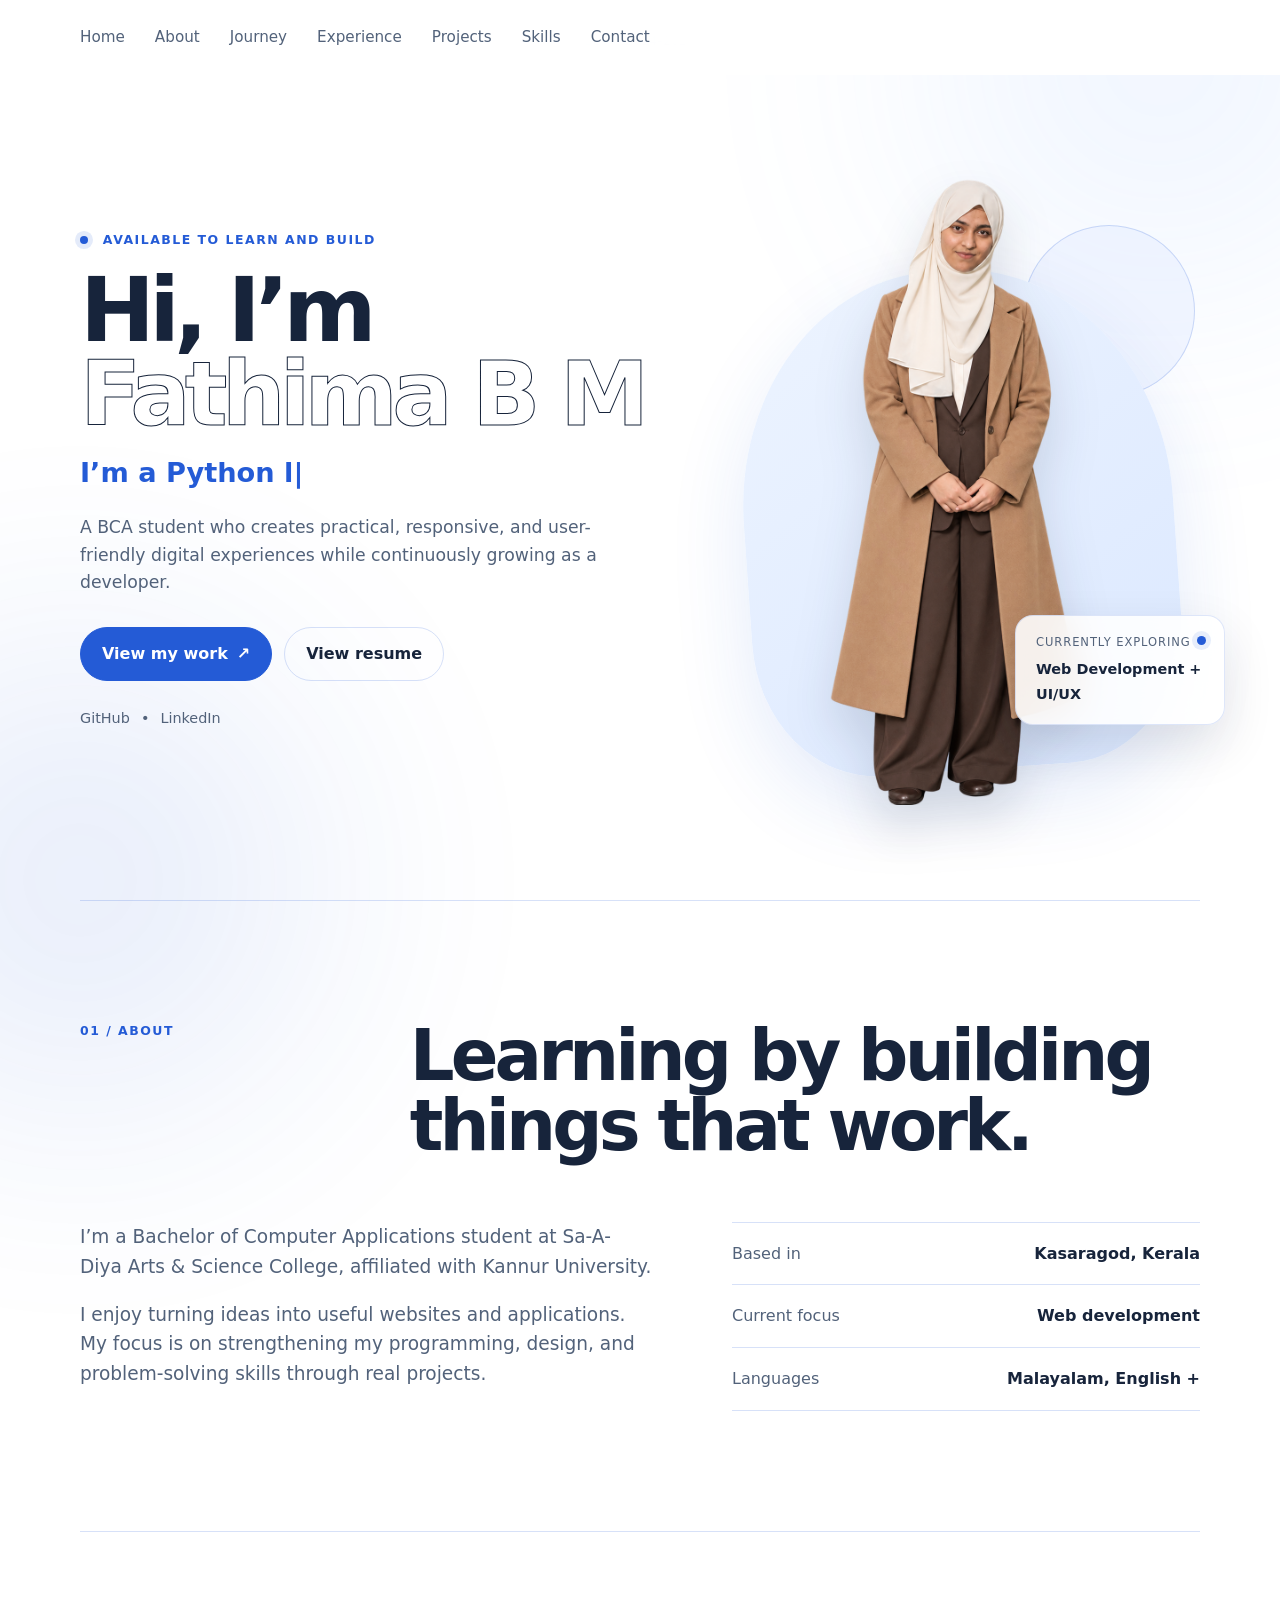
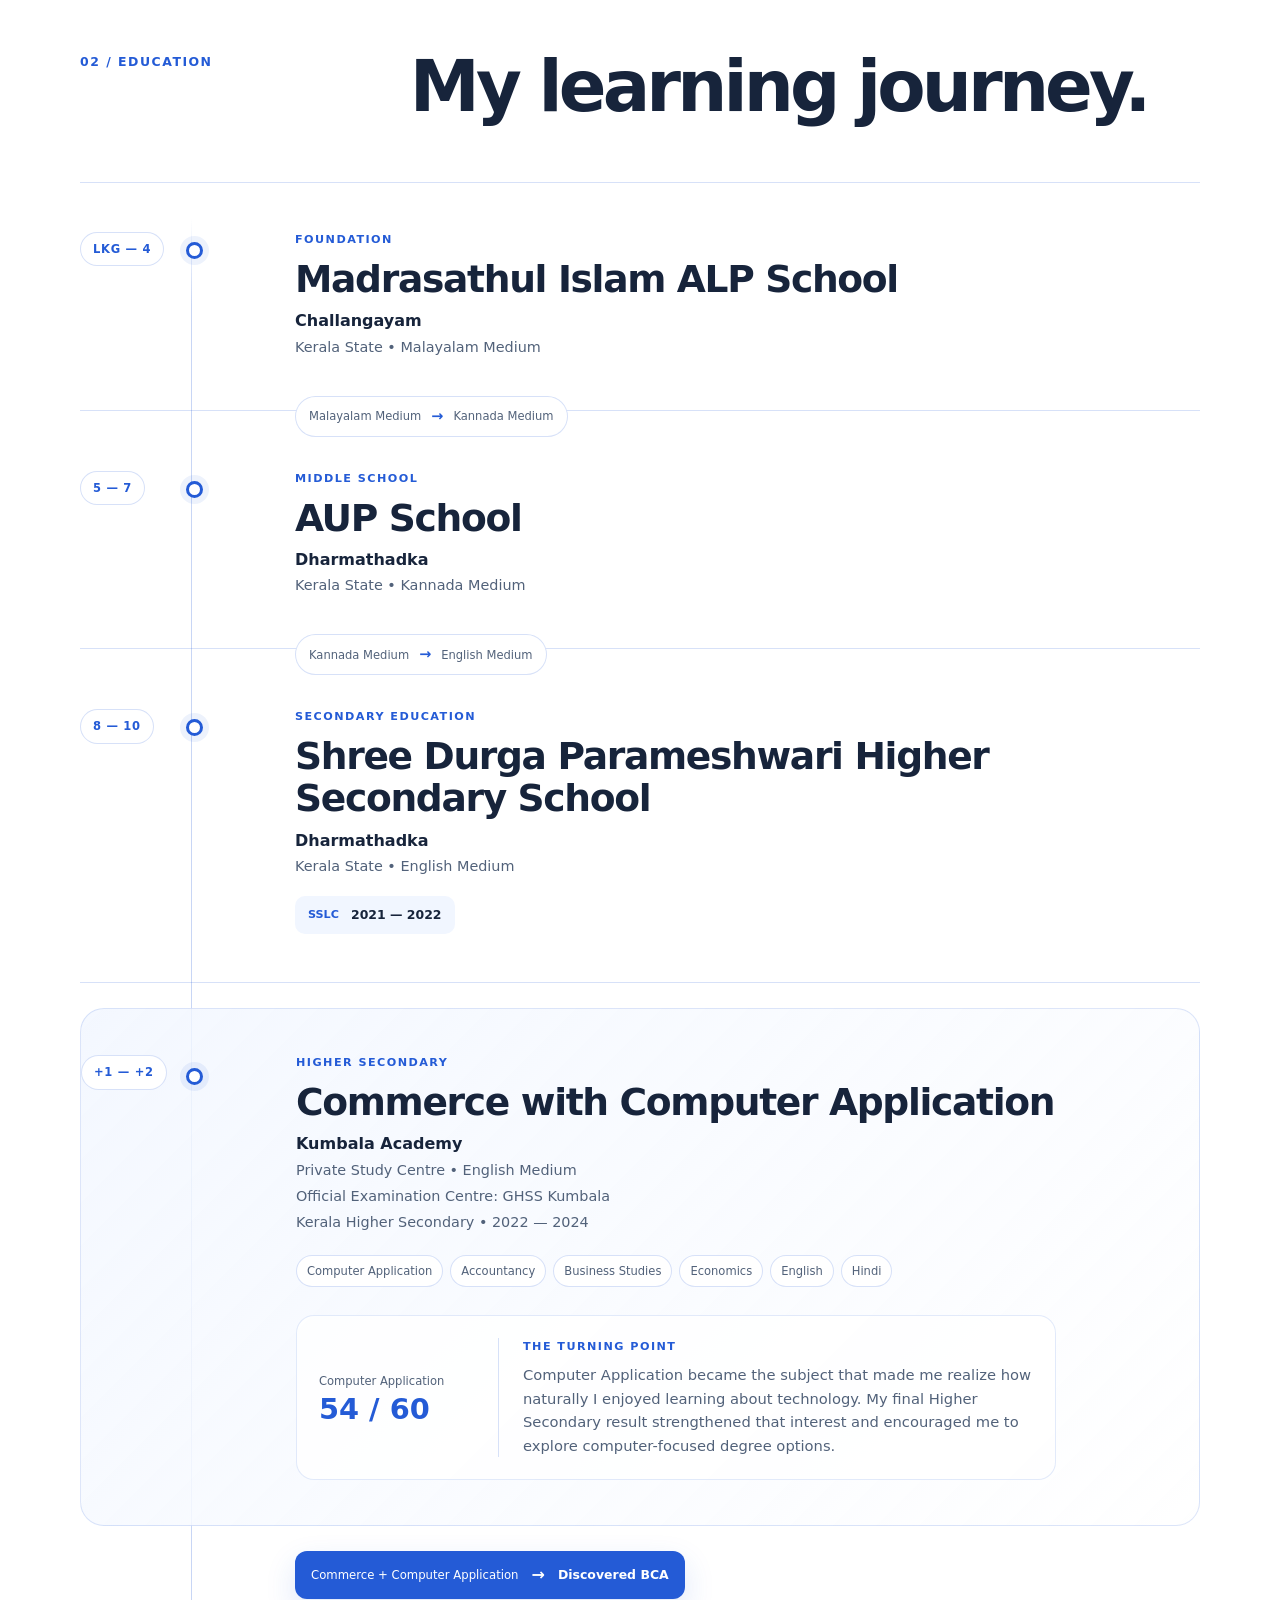
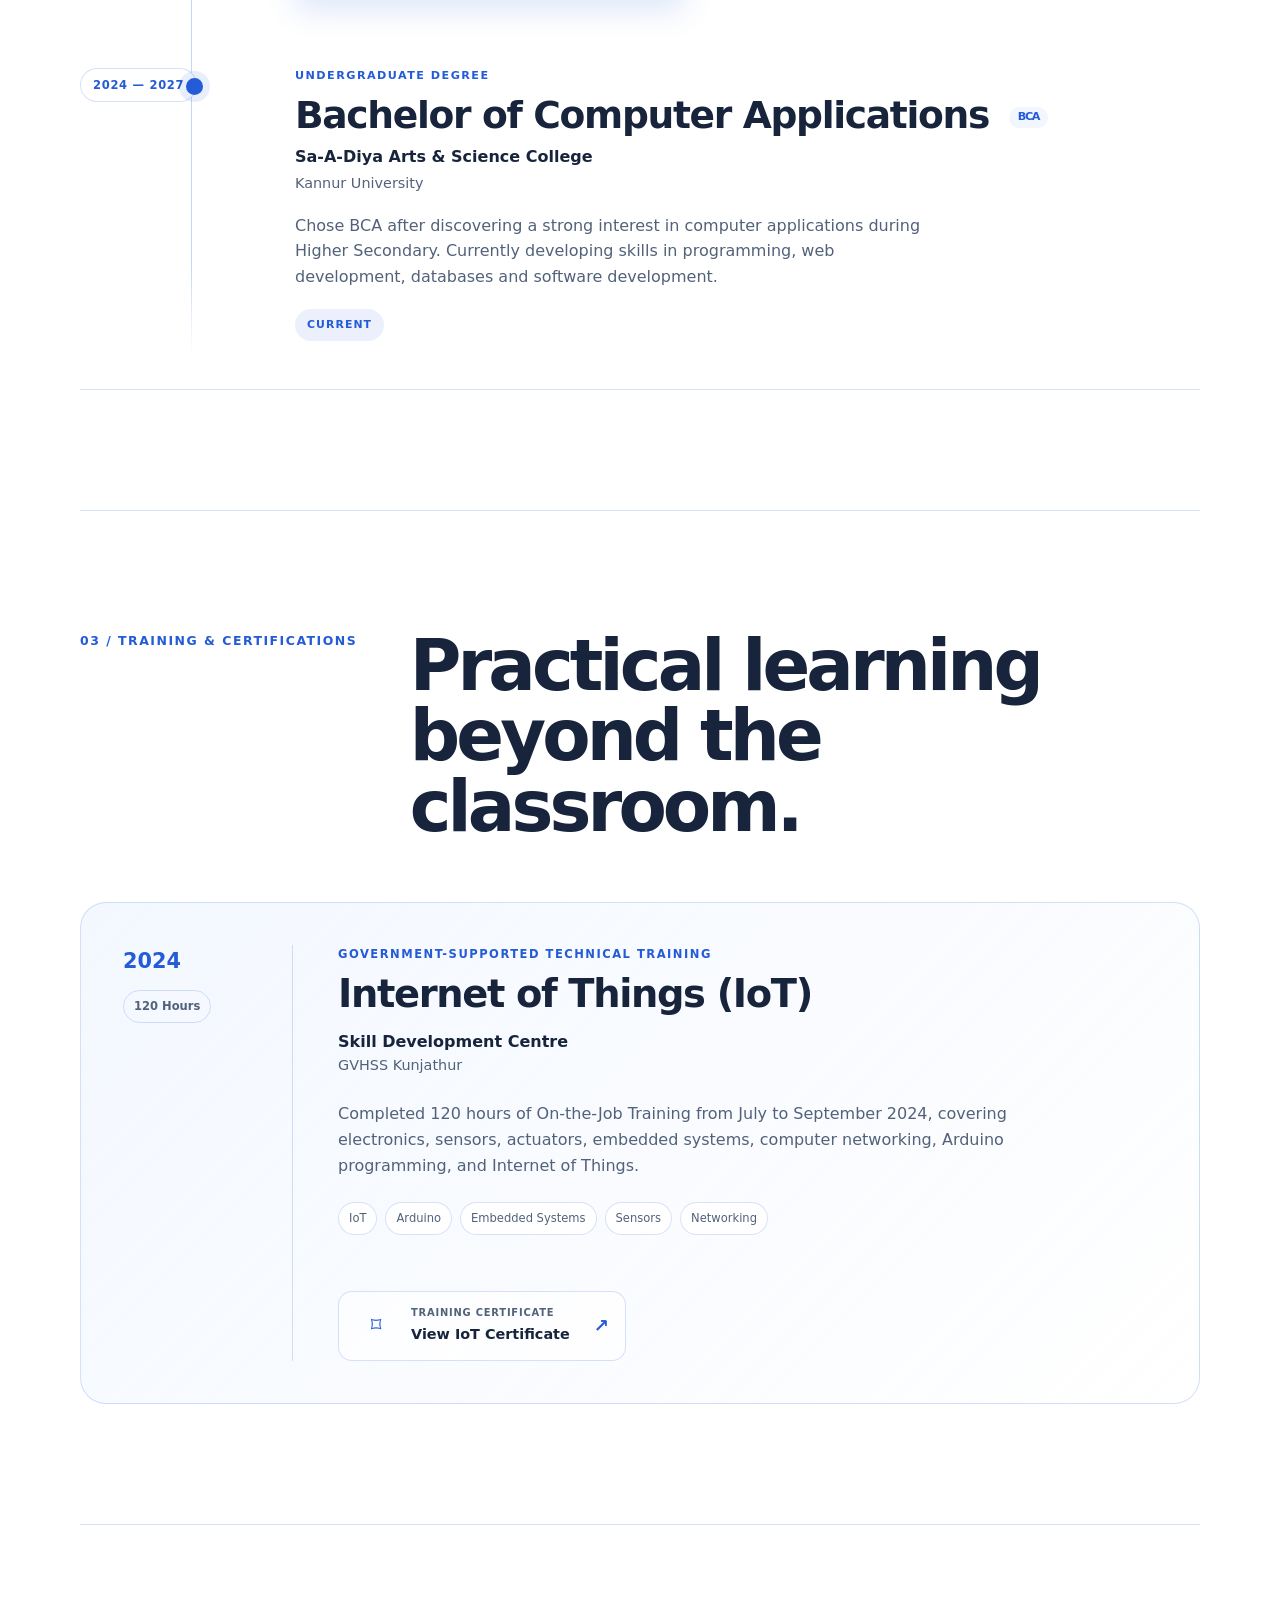
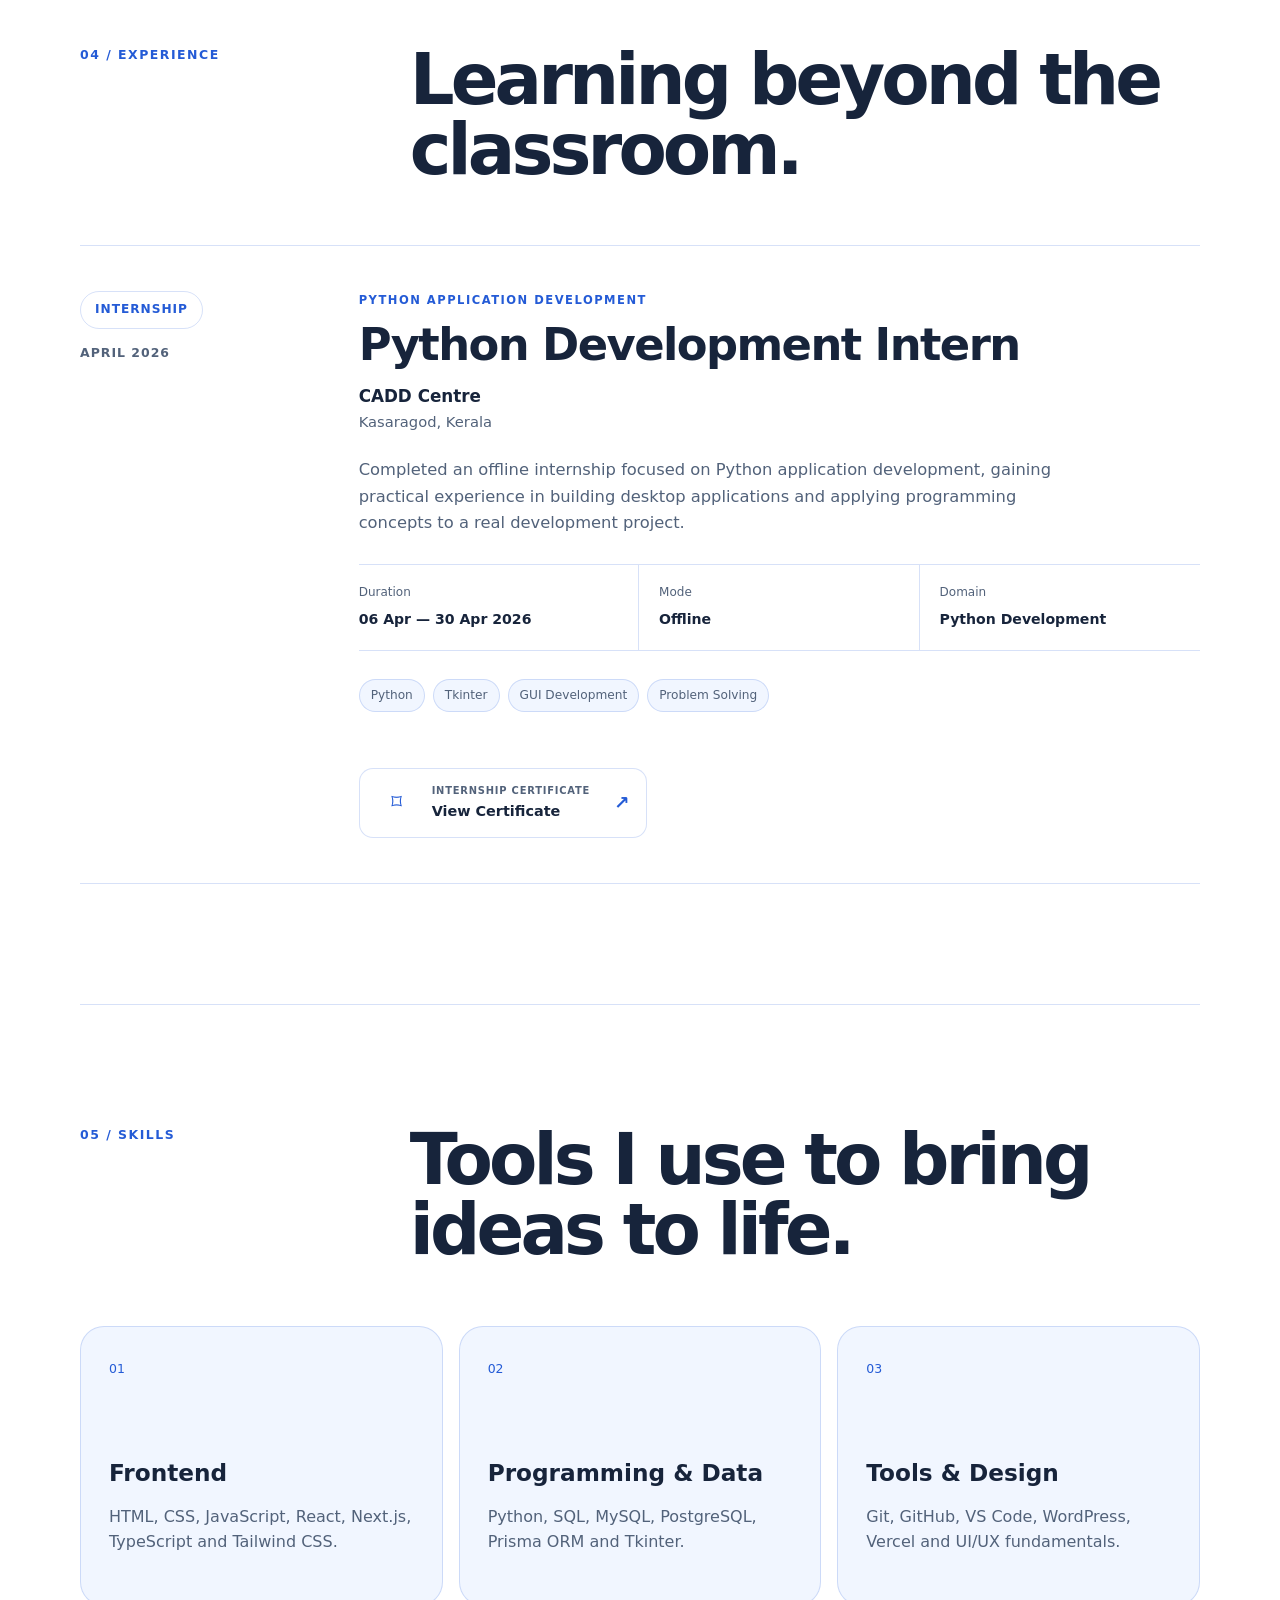
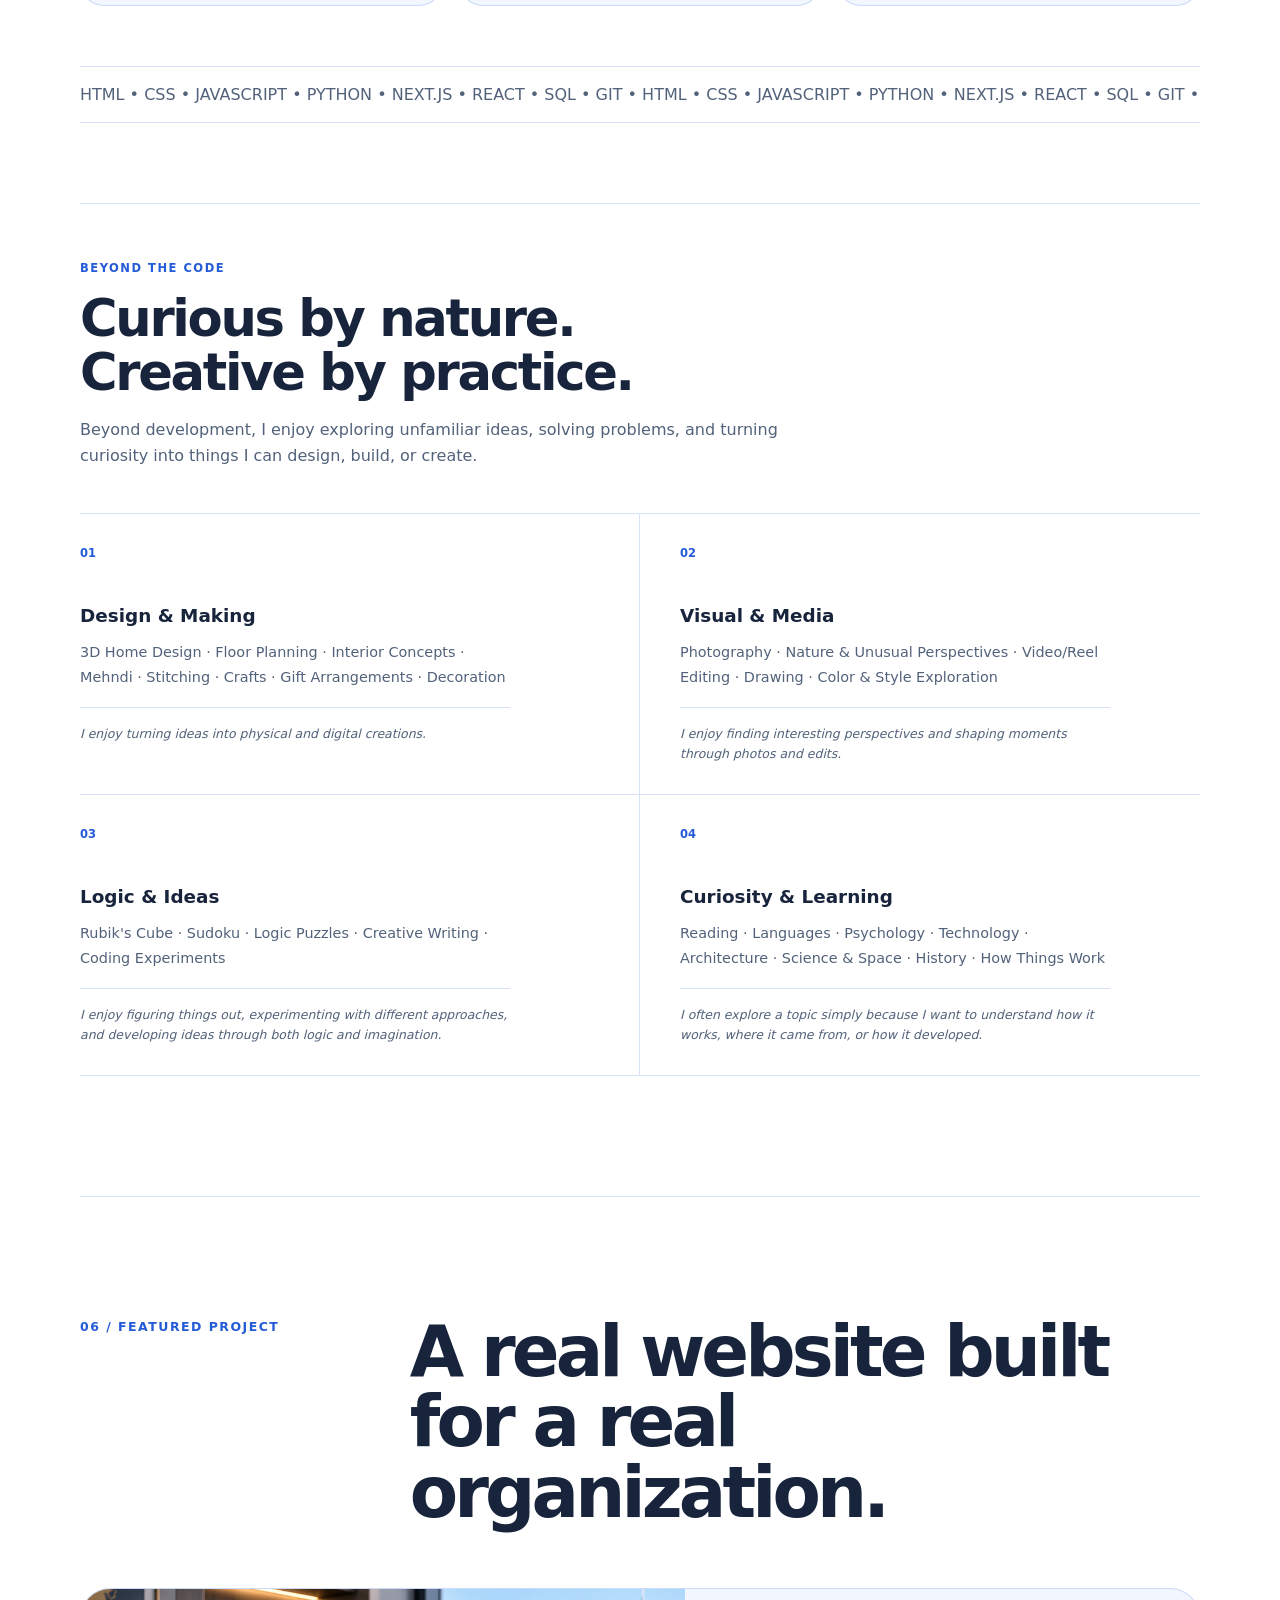
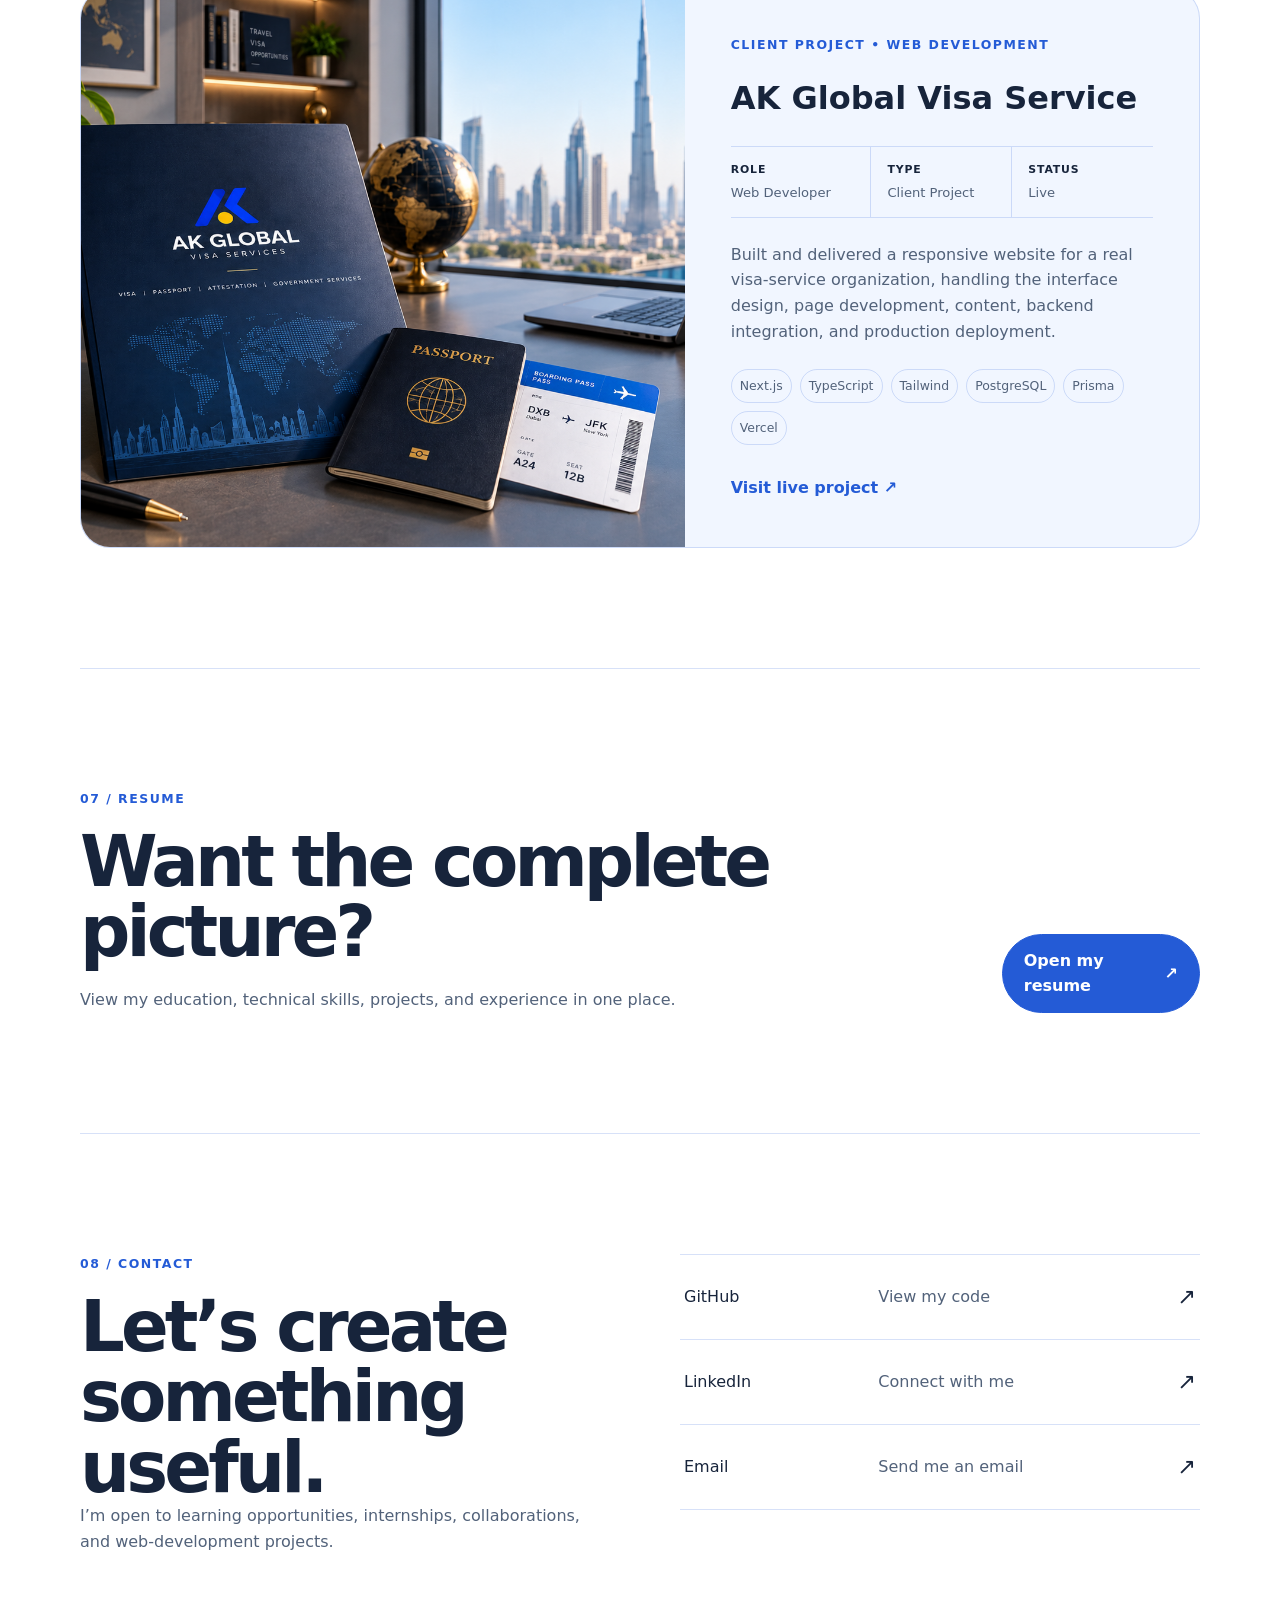
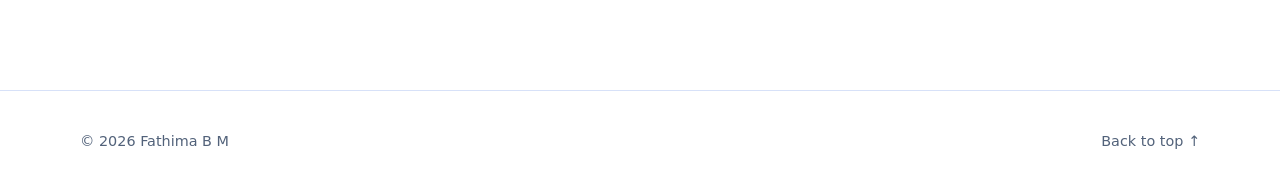
==== commit 18d957b8: "Add creative interests section" ====
--- a/index.html
+++ b/index.html
@@ -351,12 +351,7 @@
     </div>
 
   </article>
-
-</section>
-
-    
-
-</section>
+  </section>
 <section class="section container" id="experience">
   <div class="section-heading reveal">
     <p class="section-number">04 / Experience</p>
@@ -469,6 +464,45 @@
       <div class="skill-marquee" aria-hidden="true">
         <div>HTML • CSS • JAVASCRIPT • PYTHON • NEXT.JS • REACT • SQL • GIT • HTML • CSS • JAVASCRIPT • PYTHON • NEXT.JS • REACT • SQL • GIT •</div>
       </div>
+      <div class="beyond-skills reveal">
+  <p class="beyond-label">BEYOND THE CODE</p>
+  <h3>Curious by nature. Creative by practice.</h3>
+
+  <p class="beyond-intro">
+    Beyond development, I enjoy exploring unfamiliar ideas, solving problems,
+    and turning curiosity into things I can design, build, or create.
+  </p>
+
+  <div class="beyond-grid">
+    <div class="beyond-item">
+  <span>01</span>
+  <h4>Design & Making</h4>
+  <p>3D Home Design · Floor Planning · Interior Concepts · Mehndi · Stitching · Crafts · Gift Arrangements · Decoration</p>
+  <small class="beyond-proof">I enjoy turning ideas into physical and digital creations.</small>
+</div>
+
+   <div class="beyond-item">
+  <span>02</span>
+  <h4>Visual & Media</h4>
+  <p>Photography · Nature & Unusual Perspectives · Video/Reel Editing · Drawing · Color & Style Exploration</p>
+  <small class="beyond-proof">I enjoy finding interesting perspectives and shaping moments through photos and edits.</small>
+</div>
+
+    <div class="beyond-item">
+  <span>03</span>
+  <h4>Logic & Ideas</h4>
+  <p>Rubik's Cube · Sudoku · Logic Puzzles · Creative Writing · Coding Experiments</p>
+  <small class="beyond-proof">I enjoy figuring things out, experimenting with different approaches, and developing ideas through both logic and imagination.</small>
+</div>
+
+    <div class="beyond-item">
+  <span>04</span>
+  <h4>Curiosity & Learning</h4>
+  <p>Reading · Languages · Psychology · Technology · Architecture · Science & Space · History · How Things Work</p>
+  <small class="beyond-proof">I often explore a topic simply because I want to understand how it works, where it came from, or how it developed.</small>
+</div>
+  </div>
+</div>
     </section>
 
     <section class="section container" id="projects">
--- a/styles.css
+++ b/styles.css
@@ -1743,4 +1743,119 @@
   display: block;
   object-fit: cover;
   object-position: center;
+}/* ========================================
+   BEYOND THE CODE
+======================================== */
+
+.beyond-skills {
+  margin-top: 80px;
+  padding-top: 55px;
+  border-top: 1px solid var(--line);
+}
+
+.beyond-label {
+  margin-bottom: 14px;
+  color: var(--accent);
+  font-size: 0.72rem;
+  font-weight: 800;
+  letter-spacing: 0.13em;
+}
+
+.beyond-skills > h3 {
+  max-width: 700px;
+  margin-bottom: 18px;
+  font-size: clamp(2rem, 4vw, 3.4rem);
+  line-height: 1.05;
+  letter-spacing: -0.045em;
+}
+
+.beyond-intro {
+  max-width: 700px;
+  margin-bottom: 45px;
+  color: var(--muted);
+  font-size: 1rem;
+}
+
+.beyond-grid {
+  display: grid;
+  grid-template-columns: repeat(2, 1fr);
+  border-top: 1px solid var(--line);
+}
+
+.beyond-item {
+  min-height: 210px;
+  padding: 30px 30px 30px 0;
+  border-bottom: 1px solid var(--line);
+}
+
+.beyond-item:nth-child(odd) {
+  padding-right: 40px;
+  border-right: 1px solid var(--line);
+}
+
+.beyond-item:nth-child(even) {
+  padding-left: 40px;
+}
+
+.beyond-item > span {
+  display: block;
+  margin-bottom: 38px;
+  color: var(--accent);
+  font-size: 0.72rem;
+  font-weight: 700;
+}
+
+.beyond-item h4 {
+  margin: 0 0 10px;
+  color: var(--text);
+  font-size: 1.15rem;
+}
+
+.beyond-item p {
+  max-width: 430px;
+  margin: 0;
+  color: var(--muted);
+  font-size: 0.9rem;
+  line-height: 1.7;
+}
+
+@media (max-width: 700px) {
+  .beyond-skills {
+    margin-top: 60px;
+    padding-top: 45px;
+  }
+
+  .beyond-grid {
+    grid-template-columns: 1fr;
+  }
+
+  .beyond-item,
+  .beyond-item:nth-child(odd),
+  .beyond-item:nth-child(even) {
+    min-height: auto;
+    padding: 26px 0;
+    border-right: 0;
+  }
+
+  .beyond-item > span {
+    margin-bottom: 20px;
+  }
+}
+/* Small personal insight under each creative area */
+
+.beyond-proof {
+  display: block;
+  max-width: 430px;
+
+  margin-top: 18px;
+  padding-top: 16px;
+
+  border-top: 1px solid var(--line);
+
+  color: var(--muted);
+
+  font-size: 0.78rem;
+  line-height: 1.6;
+
+  font-style: italic;
 }
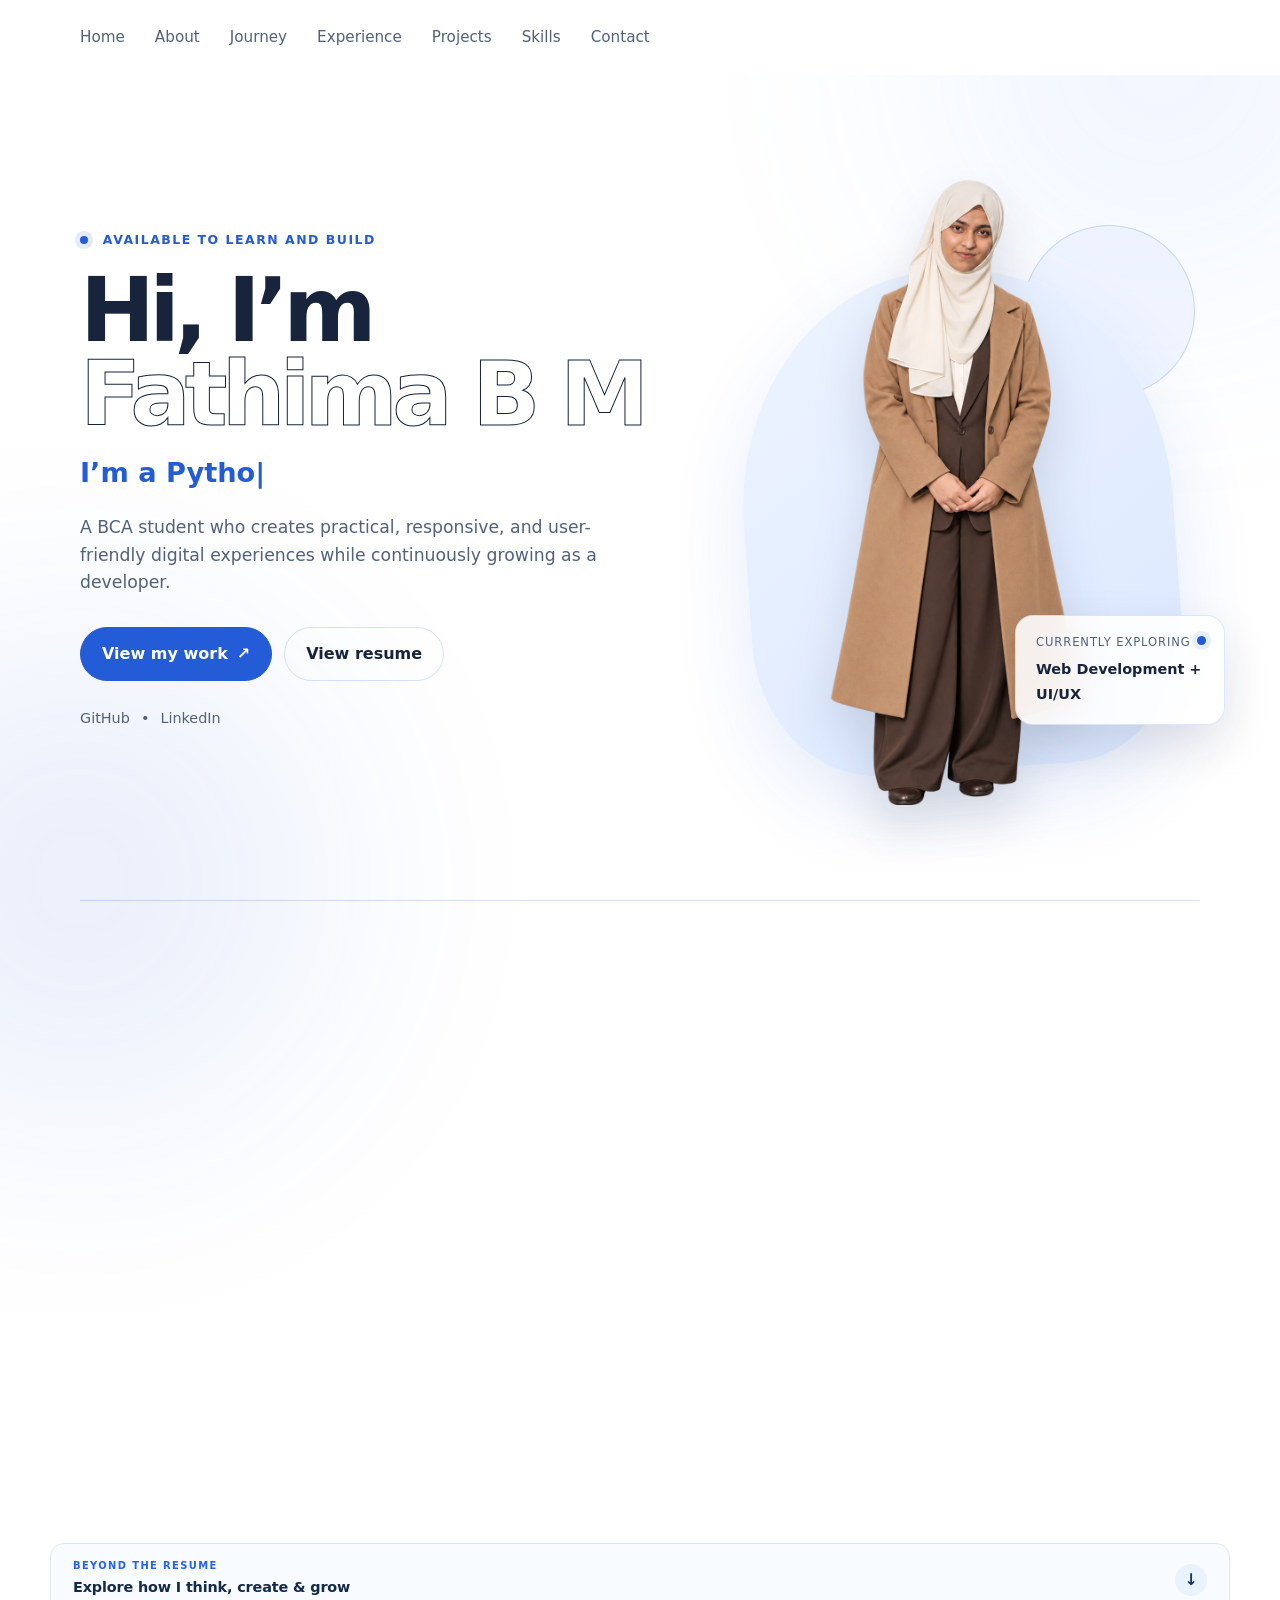
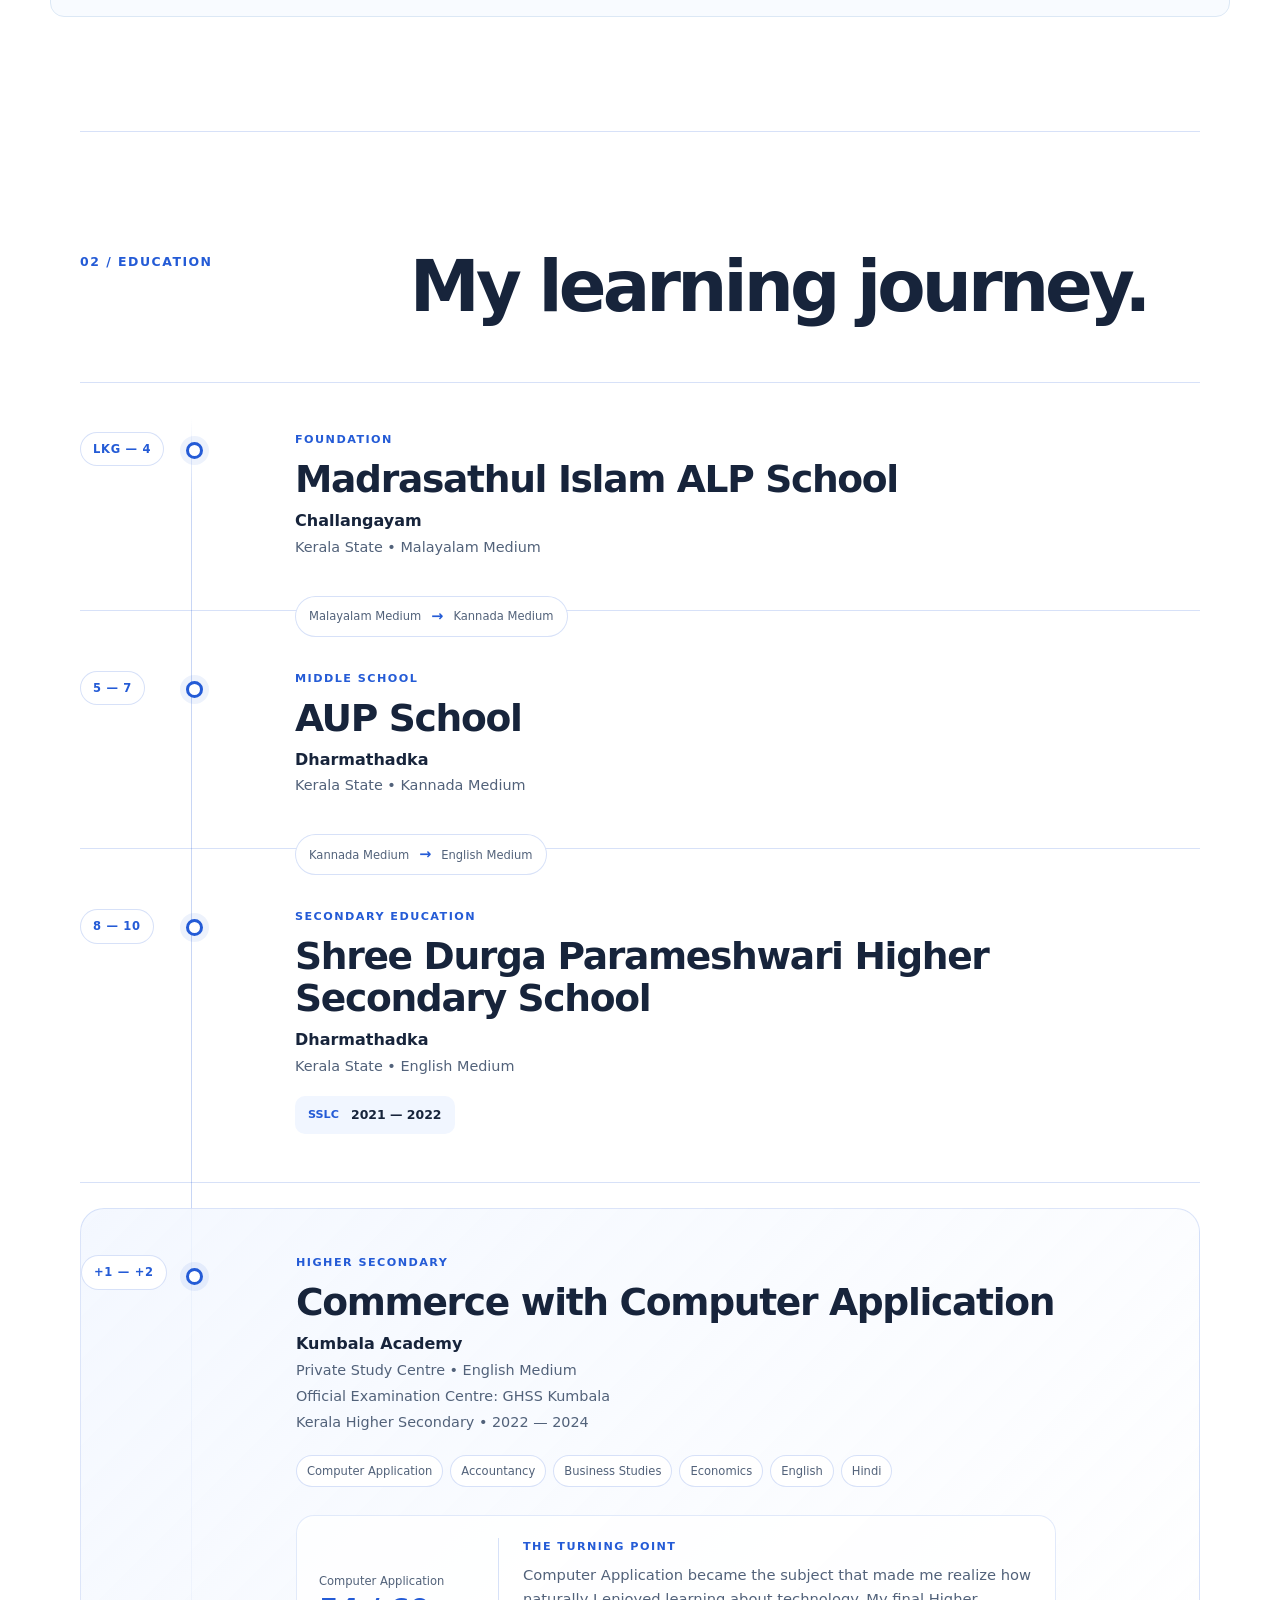
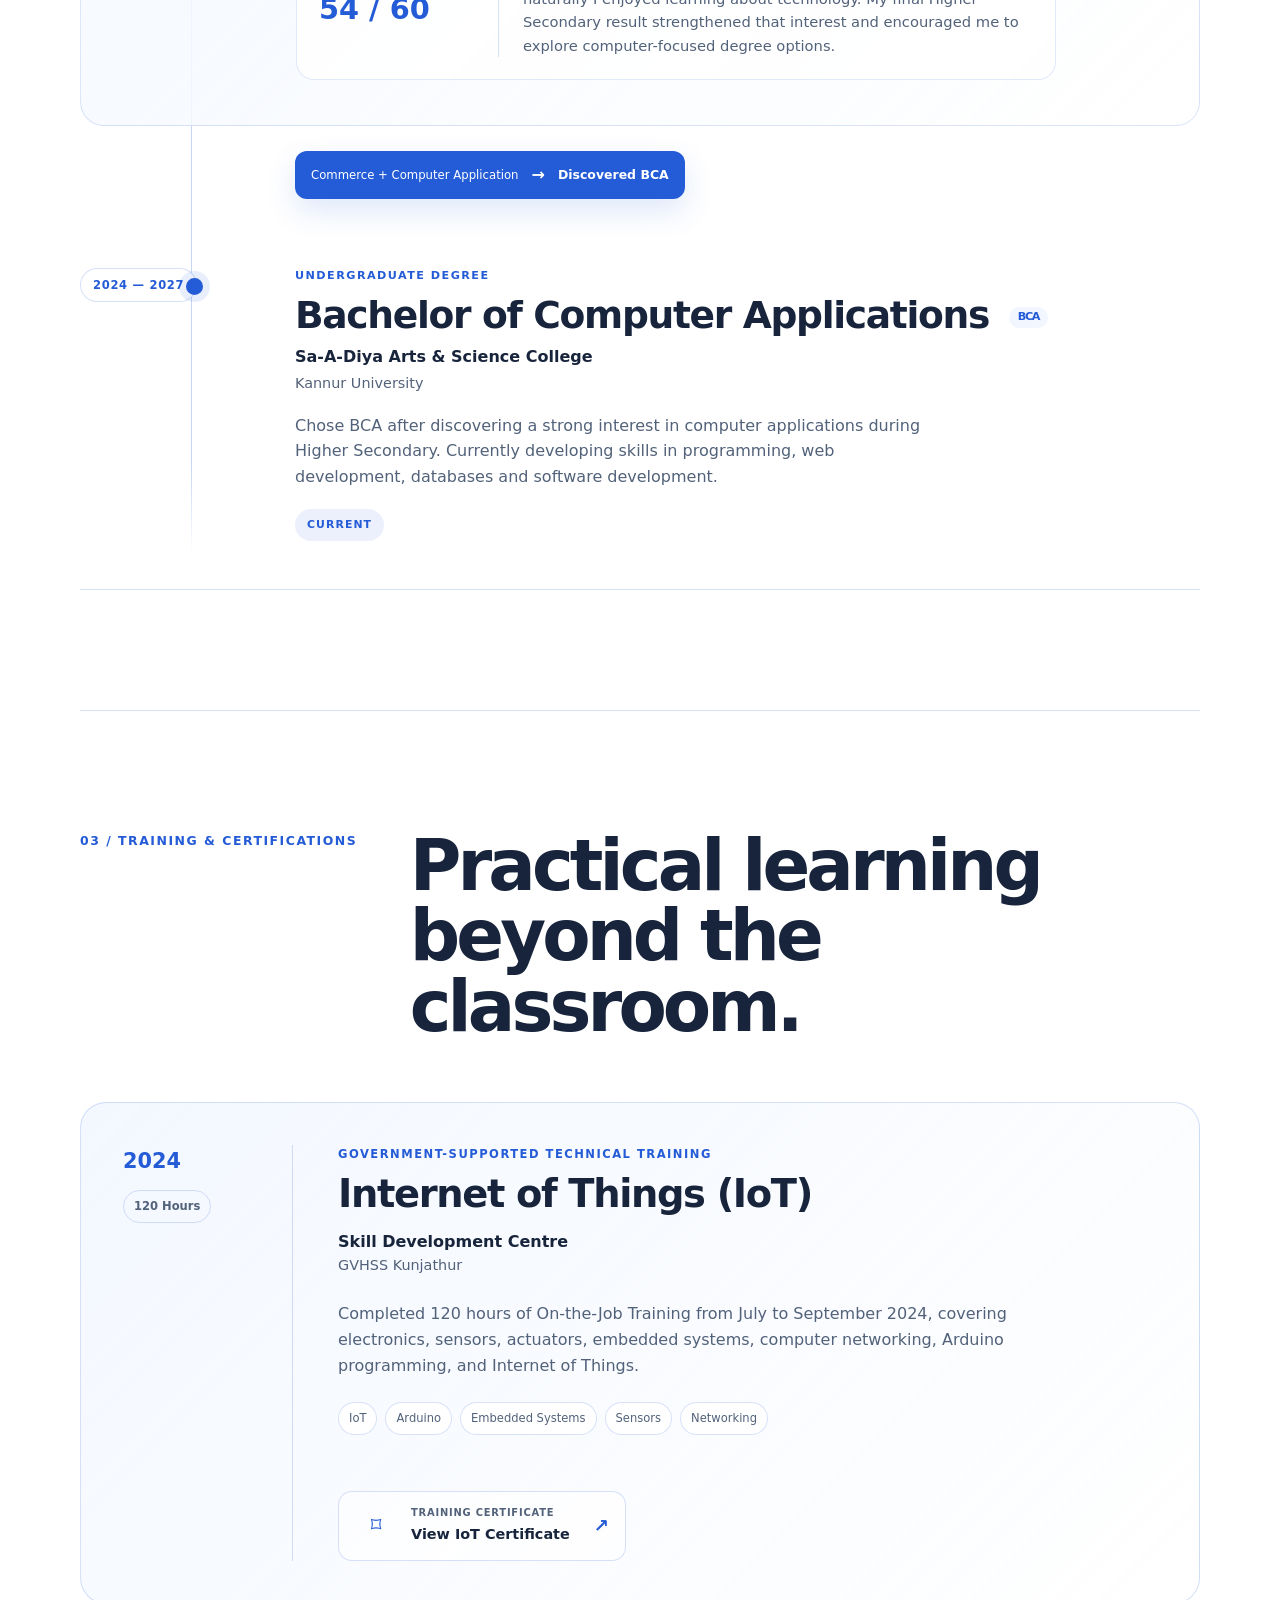
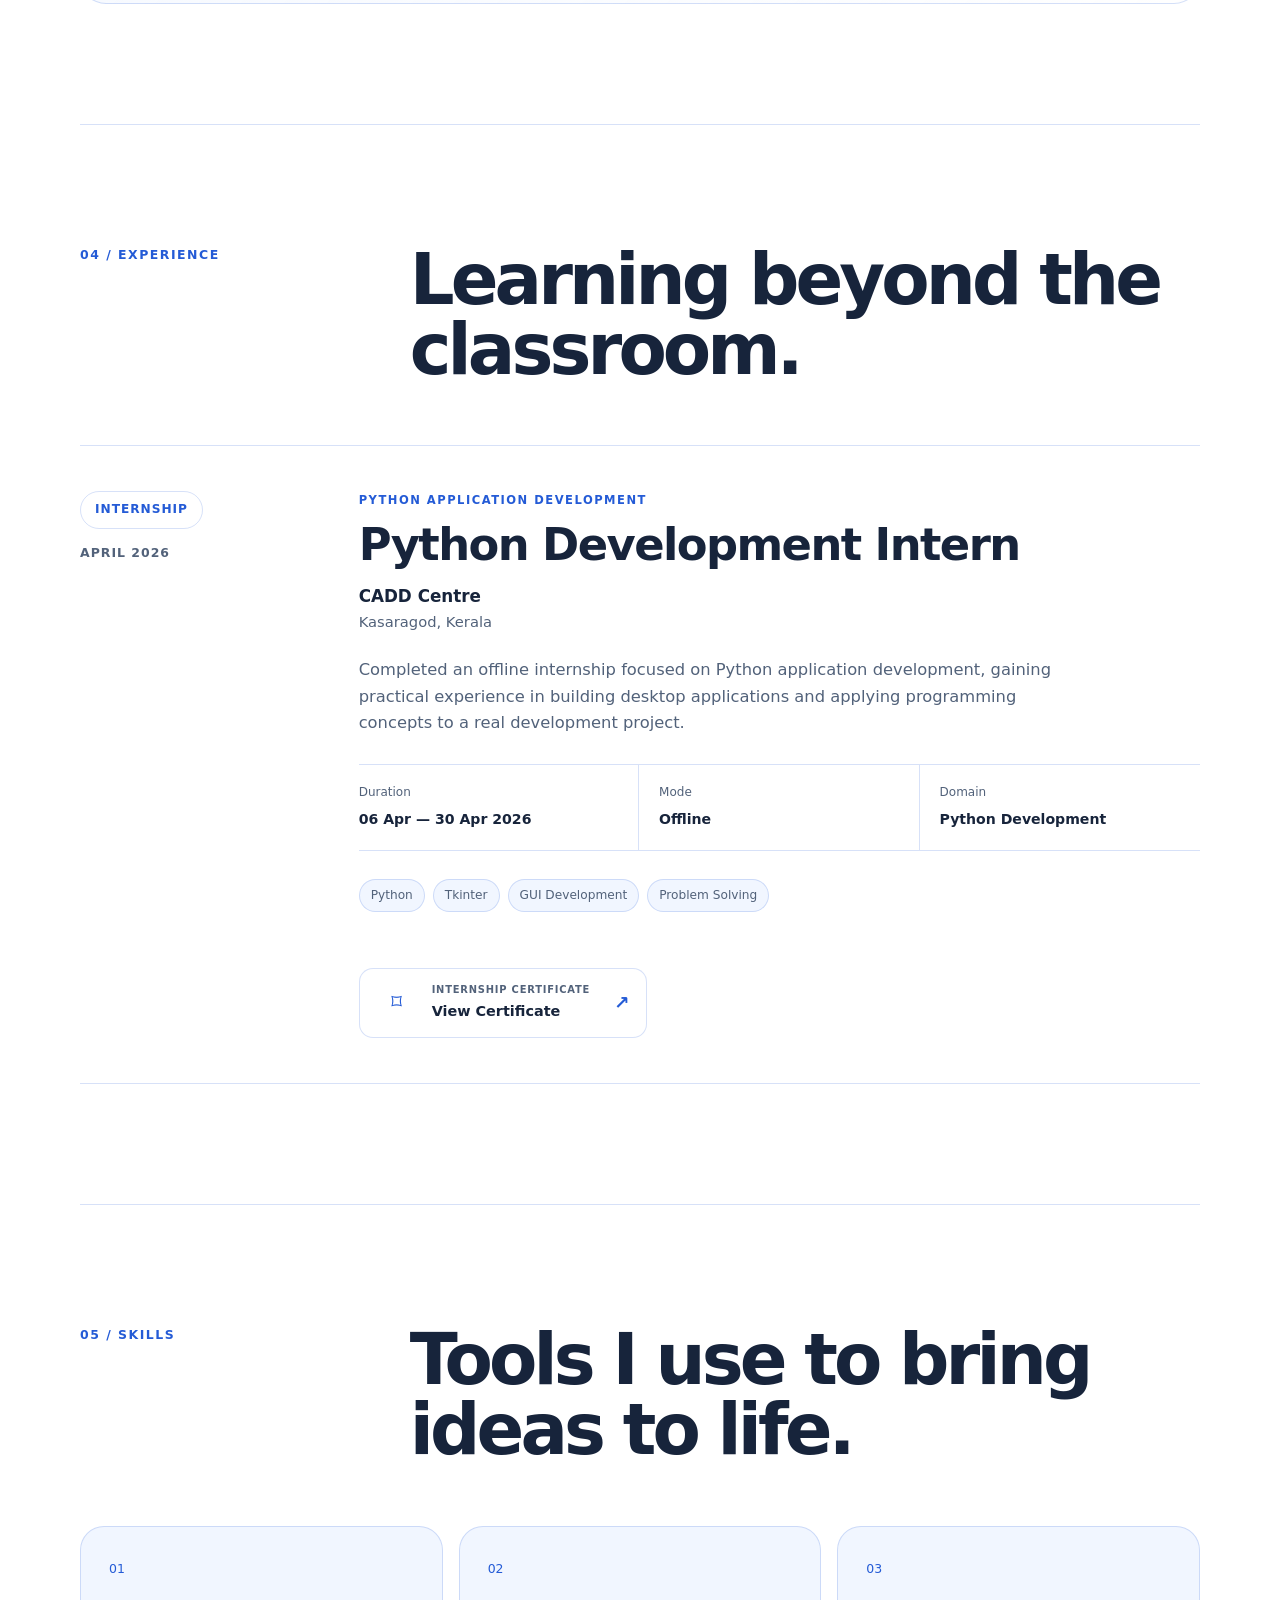
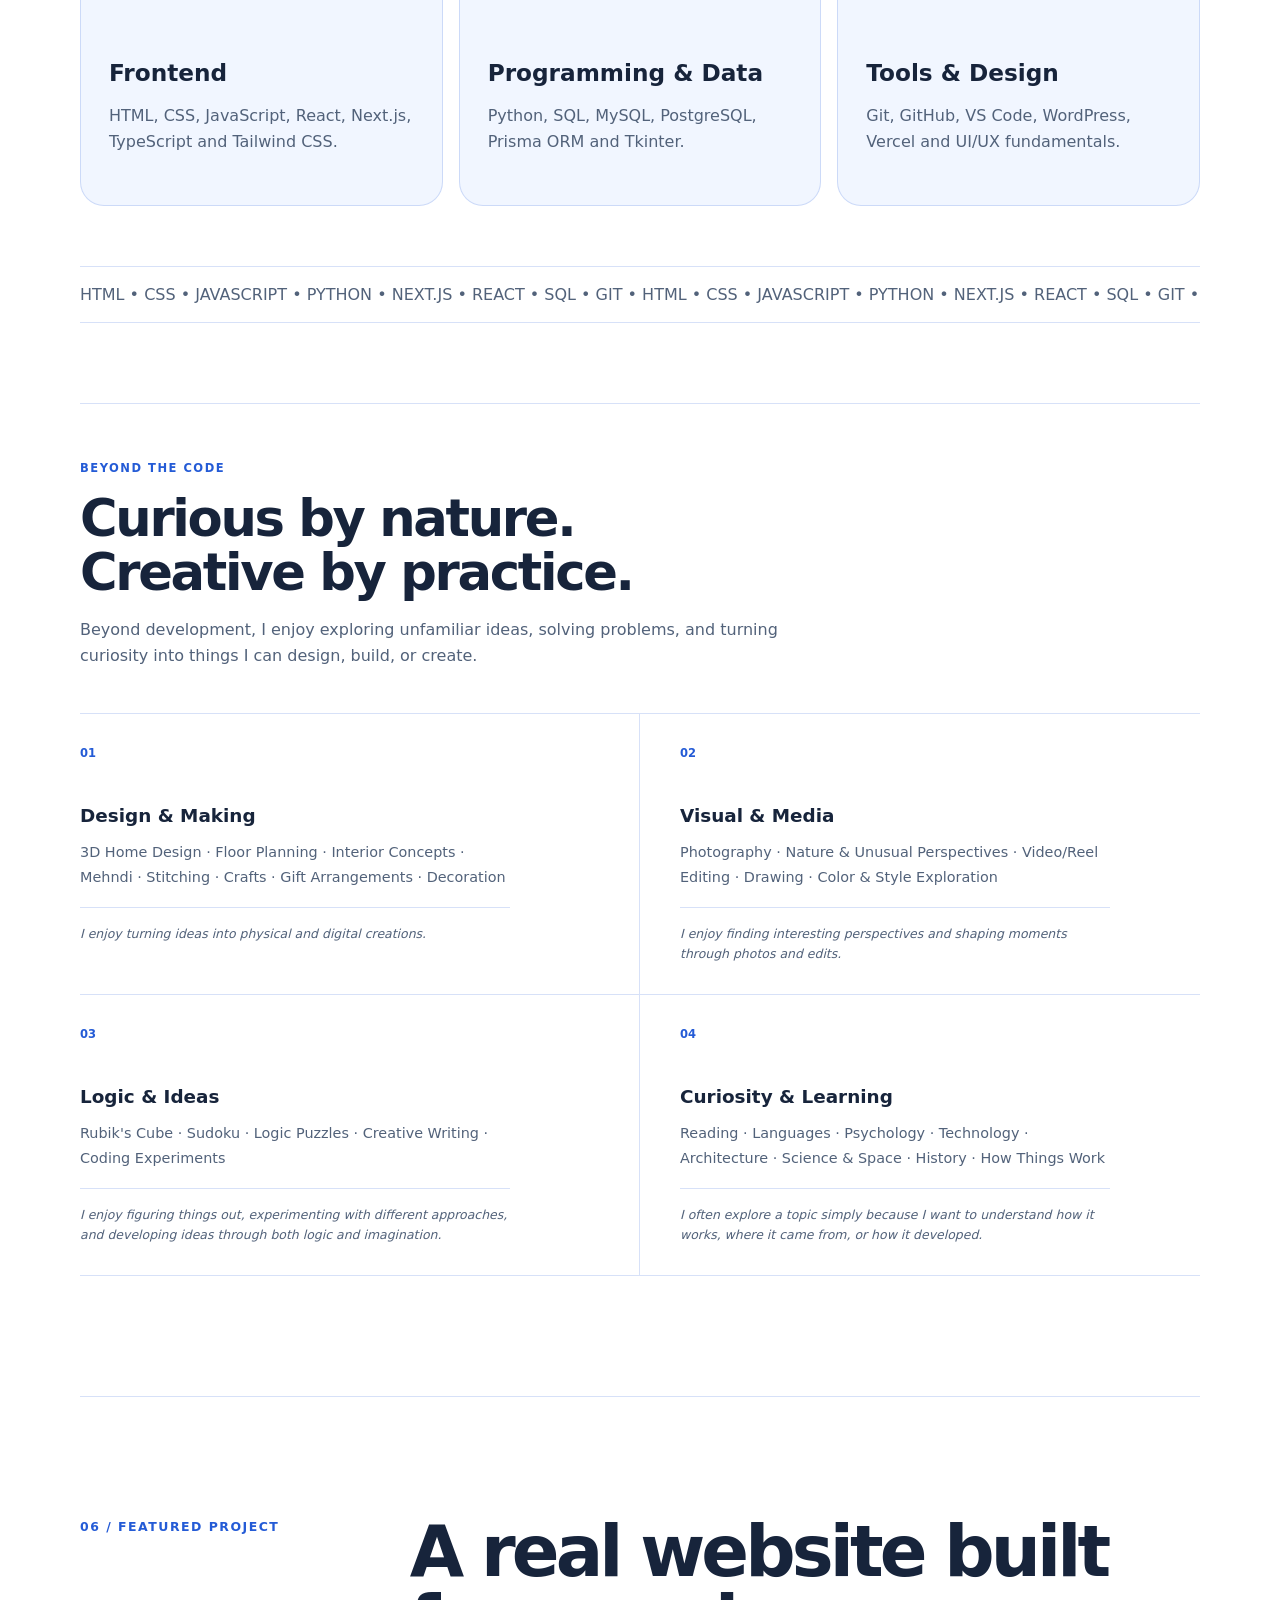
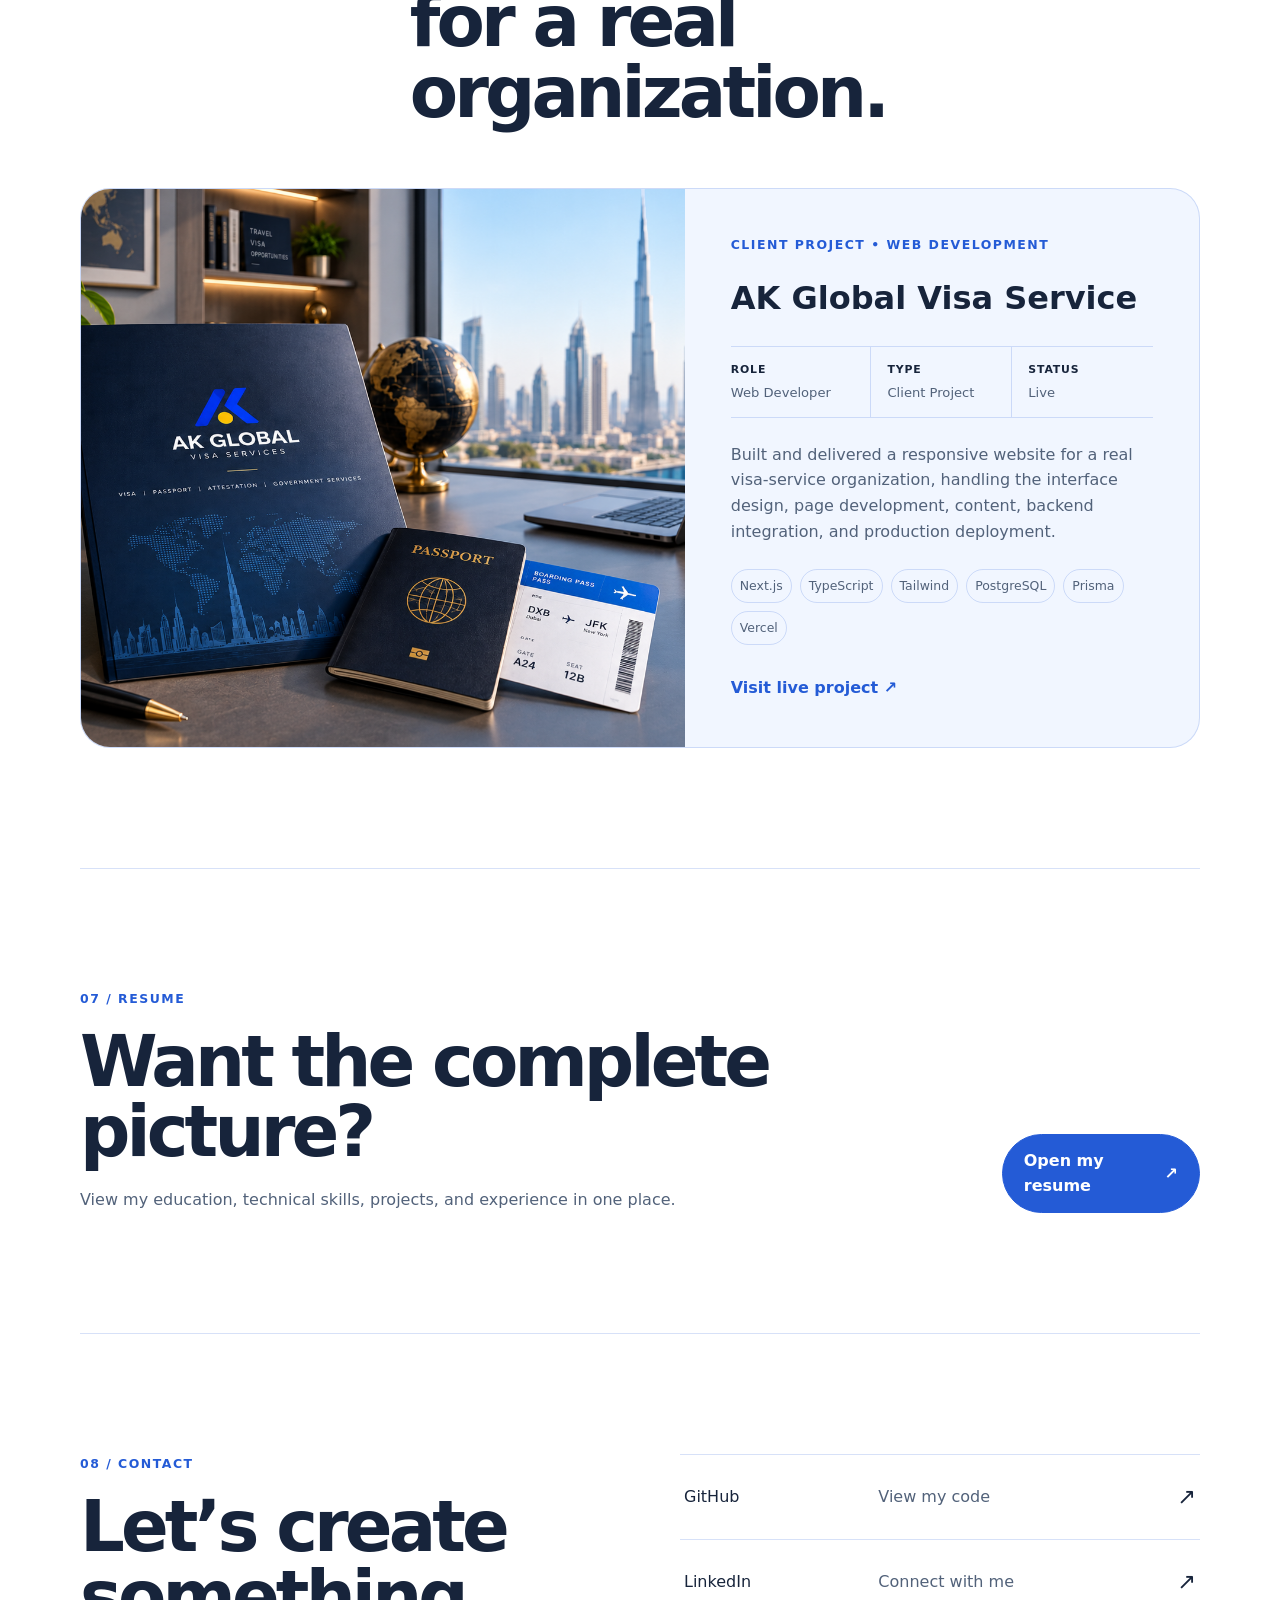
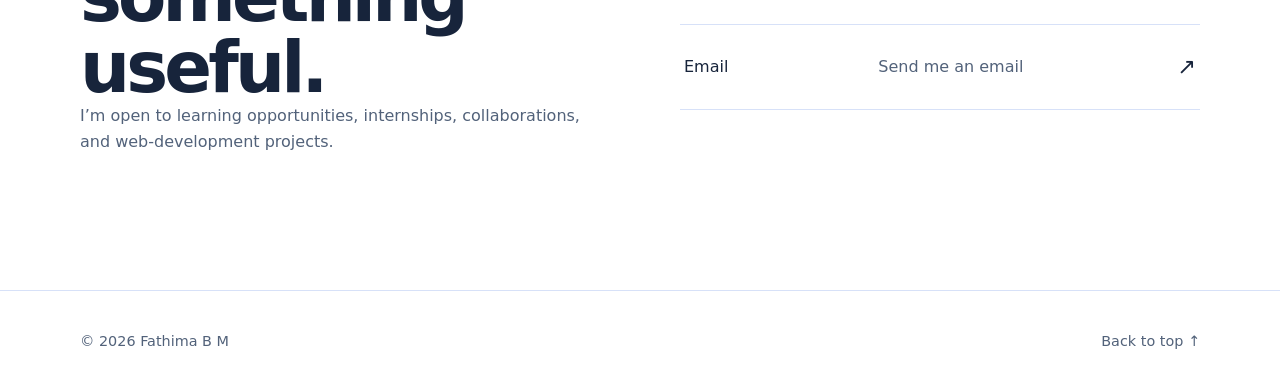
==== commit 48fe16b6: "Improve portfolio layout and mobile responsiveness" ====
--- a/index.html
+++ b/index.html
@@ -76,6 +76,212 @@
         </div>
       </div>
     </section>
+
+
+<!-- PERSONAL COMPASS TOGGLE -->
+<button
+  class="compass-toggle"
+  id="compass-toggle"
+  type="button"
+  aria-expanded="false"
+  aria-controls="personal-compass"
+>
+<div class="compass-toggle-copy">
+  <small>BEYOND THE RESUME</small>
+  <span>Explore how I think, create &amp; grow</span>
+</div>
+
+<span class="compass-toggle-arrow">↓</span>
+</button>
+
+<!-- PERSONAL COMPASS -->
+<section class="personal-compass container" id="personal-compass">
+
+  <div class="compass-layout">
+
+    <!-- LEFT SIDE -->
+    <div class="compass-about reveal">
+
+      <p class="compass-label">A NOTE FROM ME</p>
+
+      <h2>
+        How I Think,<br>
+        Work and Grow
+      </h2>
+
+      <p class="compass-highlight">
+        I’m versatile by curiosity and consistent by effort.
+      </p>
+
+      <p class="compass-text">
+        I question, rethink, explore different paths and sometimes
+        overthink — but even when I lose the rhythm, I keep finding
+        my way back.
+      </p>
+
+      <!-- CREATIVE WORK VISUAL -->
+<div class="mind-visual">
+
+  <div class="mind-visual-top">
+    <span>IDEA</span>
+    <span>EXPLORE</span>
+    <span>BUILD</span>
+  </div>
+
+  <div class="mind-screen">
+
+    <div class="mind-window-bar">
+      <i></i>
+      <i></i>
+      <i></i>
+    </div>
+
+    <div class="mind-code">
+      <span class="code-line line-1"></span>
+      <span class="code-line line-2"></span>
+      <span class="code-line line-3"></span>
+      <span class="code-line line-4"></span>
+    </div>
+
+    <div class="mind-message">
+      <span>FROM CURIOSITY</span>
+      <strong>Turning ideas<br>into progress.</strong>
+    </div>
+
+  </div>
+
+  <div class="mind-tags">
+    <span>CODE</span>
+    <span>DESIGN</span>
+    <span>CREATE</span>
+    <span>LEARN</span>
+  </div>
+
+</div>
+
+
+</div>
+
+    <!-- RIGHT SIDE -->
+    <div class="compass-traits reveal">
+      
+
+      <div class="compass-heading">
+        <p class="compass-label">MY COMPASS</p>
+        <span>KEY TRAITS THAT SHAPE HOW I WORK</span>
+      </div>
+
+
+      <article class="compass-trait">
+        <div class="trait-number">01</div>
+
+        <div class="trait-content">
+          <h3>Versatility</h3>
+          <p>
+            I enjoy exploring different areas — from web development
+            to design, creative projects and problem solving.
+          </p>
+        </div>
+      </article>
+
+
+      <article class="compass-trait">
+        <div class="trait-number">02</div>
+
+        <div class="trait-content">
+          <h3>Curiosity</h3>
+          <p>
+            I like to understand how and why things work. I ask questions,
+            explore new tools and enjoy learning beyond what I already know.
+          </p>
+        </div>
+      </article>
+
+
+      <article class="compass-trait">
+        <div class="trait-number">03</div>
+
+        <div class="trait-content">
+          <h3>Persistence</h3>
+          <p>
+            I come back to problems, try different approaches
+            and keep improving until the result feels right.
+          </p>
+        </div>
+      </article>
+
+
+      <article class="compass-trait">
+        <div class="trait-number">04</div>
+
+        <div class="trait-content">
+          <h3>Consistency</h3>
+          <p>
+            I’m actively building stronger routines and working
+            toward maintaining steady progress.
+          </p>
+        </div>
+      </article>
+
+
+      <article class="compass-trait">
+        <div class="trait-number">05</div>
+
+        <div class="trait-content">
+          <h3>Adaptability</h3>
+          <p>
+            When one approach doesn’t work, I’m willing to learn,
+            adjust and try another way.
+          </p>
+        </div>
+      </article>
+
+
+      <article class="compass-trait">
+        <div class="trait-number">06</div>
+
+        <div class="trait-content">
+          <h3>Creativity</h3>
+          <p>
+            I enjoy turning ideas into practical and meaningful
+            outcomes through design, code and creative work.
+          </p>
+        </div>
+      </article>
+
+    </div>
+    <!-- FULL WIDTH CHARACTER CARDS -->
+<div class="character-grid character-grid-full">
+
+  <article class="character-card">
+    <div class="character-icon">✦</div>
+    <h3>Open Minded</h3>
+    <p>Always ready to learn and see new perspectives.</p>
+  </article>
+
+  <article class="character-card">
+    <div class="character-icon">◎</div>
+    <h3>Goal Oriented</h3>
+    <p>I set goals and keep coming back to them.</p>
+  </article>
+
+  <article class="character-card">
+    <div class="character-icon">↗</div>
+    <h3>Growth Focused</h3>
+    <p>I value progress over perfection.</p>
+  </article>
+
+  <article class="character-card">
+    <div class="character-icon">⌘</div>
+    <h3>Resourceful</h3>
+    <p>I look for different ways to move forward when I don't know the answer.</p>
+  </article>
+
+</div>
+
+  </div>
+
+</section>
 <section class="section container education-section" id="education">
 
   <div class="section-heading reveal">
--- a/styles.css
+++ b/styles.css
@@ -1858,4 +1858,561 @@
   line-height: 1.6;
 
   font-style: italic;
-}+}
+
+/* =========================================
+   PERSONAL COMPASS — CLEAN FINAL VERSION
+========================================= */
+
+.personal-compass {
+  padding-top: 110px;
+  padding-bottom: 110px;
+}
+
+.compass-layout {
+  display: grid;
+  grid-template-columns: 0.95fr 1.05fr;
+  gap: 55px;
+  padding: 42px 50px;
+  background: #f8fbff;
+  border: 1px solid #e6eef8;
+  border-radius: 28px;
+}
+
+/* Left side */
+.compass-label {
+  margin: 0 0 28px;
+  color: #1677ff;
+  font-size: 0.78rem;
+  font-weight: 700;
+  letter-spacing: 0.22em;
+}
+
+.compass-about h2 {
+  max-width: 500px;
+  margin: 0 0 28px;
+  color: #0a1f44;
+  font-size: clamp(2.3rem, 3.2vw, 3.6rem);
+  line-height: 1;
+  letter-spacing: -0.05em;
+}
+
+.compass-highlight {
+  max-width: 470px;
+  margin: 0 0 18px;
+  color: #38527c;
+  font-size: 1.05rem;
+  line-height: 1.6;
+}
+
+.compass-text {
+  max-width: 500px;
+  margin: 0 0 14px;
+  color: #667892;
+  font-size: 0.9rem;
+  line-height: 1.7;
+}
+
+/* Creative visual */
+.mind-visual {
+  position: relative;
+  margin: 38px 0 34px;
+  padding: 18px;
+  overflow: hidden;
+  background:
+    radial-gradient(circle at 85% 15%, rgba(22, 119, 255, 0.13), transparent 30%),
+    linear-gradient(135deg, #eef6ff 0%, #f9fcff 55%, #edf6ff 100%);
+  border: 1px solid #dceaf9;
+  border-radius: 20px;
+}
+
+.mind-visual::before {
+  content: "";
+  position: absolute;
+  right: -70px;
+  bottom: -90px;
+  width: 170px;
+  height: 170px;
+  border: 1px solid rgba(22, 119, 255, 0.13);
+  border-radius: 50%;
+}
+
+.mind-visual-top {
+  display: flex;
+  align-items: center;
+  gap: 18px;
+  margin-bottom: 14px;
+}
+
+.mind-visual-top span {
+  position: relative;
+  color: #7d91ad;
+  font-size: 0.62rem;
+  font-weight: 700;
+  letter-spacing: 0.16em;
+}
+
+.mind-visual-top span:not(:last-child)::after {
+  content: "→";
+  margin-left: 18px;
+  color: #1677ff;
+}
+
+.mind-screen {
+  position: relative;
+  min-height: 245px;
+  padding: 52px 28px 28px;
+  overflow: hidden;
+  background: #0a1f44;
+  border-radius: 15px;
+}
+
+.mind-screen::before {
+  content: "";
+  position: absolute;
+  top: -90px;
+  right: -75px;
+  width: 230px;
+  height: 230px;
+  background: rgba(22, 119, 255, 0.16);
+  border-radius: 50%;
+}
+
+.mind-screen::after {
+  content: "";
+  position: absolute;
+  right: 35px;
+  bottom: -75px;
+  width: 130px;
+  height: 130px;
+  border: 1px solid rgba(255, 255, 255, 0.12);
+  border-radius: 50%;
+}
+
+.mind-window-bar {
+  position: absolute;
+  top: 18px;
+  left: 20px;
+  display: flex;
+  gap: 6px;
+}
+
+.mind-window-bar i {
+  width: 7px;
+  height: 7px;
+  background: rgba(255, 255, 255, 0.35);
+  border-radius: 50%;
+}
+
+.mind-code {
+  position: absolute;
+  top: 63px;
+  right: 24px;
+  width: 37%;
+  opacity: 0.45;
+}
+
+.code-line {
+  display: block;
+  height: 5px;
+  margin-bottom: 10px;
+  background: #70b7ff;
+  border-radius: 10px;
+}
+
+.line-1 { width: 85%; }
+.line-2 { width: 55%; margin-left: 15%; }
+.line-3 { width: 75%; }
+.line-4 { width: 45%; margin-left: 25%; }
+
+.mind-message {
+  position: relative;
+  z-index: 2;
+  max-width: 280px;
+  margin-top: 55px;
+}
+
+.mind-message span {
+  display: block;
+  margin-bottom: 10px;
+  color: #70b7ff;
+  font-size: 0.62rem;
+  font-weight: 700;
+  letter-spacing: 0.18em;
+}
+
+.mind-message strong {
+  display: block;
+  color: #ffffff;
+  font-size: clamp(1.65rem, 2.4vw, 2.4rem);
+  line-height: 1.05;
+  letter-spacing: -0.035em;
+}
+
+.mind-tags {
+  display: flex;
+  flex-wrap: wrap;
+  gap: 8px;
+  margin-top: 14px;
+}
+
+.mind-tags span {
+  padding: 7px 11px;
+  background: #ffffff;
+  border: 1px solid #dbe9f8;
+  border-radius: 100px;
+  color: #58708f;
+  font-size: 0.58rem;
+  font-weight: 700;
+  letter-spacing: 0.12em;
+}
+
+/* Right side */
+.compass-traits {
+  padding-left: 42px;
+  border-left: 1px solid #dbe7f5;
+}
+
+.compass-heading {
+  display: flex;
+  align-items: flex-start;
+  justify-content: space-between;
+  gap: 20px;
+  margin-bottom: 4px;
+}
+
+.compass-heading .compass-label {
+  margin-bottom: 12px;
+}
+
+.compass-heading span {
+  color: #93a4bf;
+  font-size: 0.62rem;
+  letter-spacing: 0.14em;
+}
+
+.compass-trait {
+  display: grid;
+  grid-template-columns: 48px minmax(0, 1fr);
+  gap: 18px;
+  padding: 18px 0;
+  border-bottom: 1px solid #dfe9f5;
+}
+
+.compass-trait:last-child {
+  border-bottom: 0;
+}
+
+.trait-number {
+  display: flex;
+  align-items: center;
+  justify-content: center;
+  width: 46px;
+  height: 46px;
+  background: #eaf4ff;
+  border-radius: 12px;
+  color: #1677ff;
+  font-size: 0.7rem;
+  font-weight: 700;
+  letter-spacing: 0.08em;
+}
+
+.trait-content h3 {
+  margin: 0 0 5px;
+  color: #0a1f44;
+  font-size: 1rem;
+}
+
+.trait-content p {
+  max-width: 560px;
+  margin: 0;
+  color: #667892;
+  font-size: 0.84rem;
+  line-height: 1.55;
+}
+
+/* Full-width character cards */
+.character-grid-full {
+  grid-column: 1 / -1;
+  width: 100%;
+  margin-top: 10px;
+  display: grid;
+  grid-template-columns: repeat(4, minmax(0, 1fr));
+  gap: 14px;
+}
+
+.character-grid-full .character-card {
+  min-width: 0;
+  min-height: 115px;
+  margin: 0;
+  padding: 18px;
+  display: grid;
+  grid-template-columns: 38px minmax(0, 1fr);
+  grid-template-rows: auto auto;
+  column-gap: 13px;
+  background: #ffffff;
+  border: 1px solid #dce8f5;
+  border-radius: 14px;
+  transition: transform 0.3s ease, box-shadow 0.3s ease, border-color 0.3s ease;
+}
+
+.character-grid-full .character-card:hover {
+  transform: translateY(-5px);
+  border-color: #b8d6ff;
+  box-shadow: 0 15px 35px rgba(20, 73, 140, 0.08);
+}
+
+.character-grid-full .character-icon {
+  grid-row: 1 / 3;
+  width: 36px;
+  height: 36px;
+  margin: 0;
+  display: flex;
+  align-items: center;
+  justify-content: center;
+  background: #edf5ff;
+  border-radius: 10px;
+  color: #1677ff;
+  font-size: 0.9rem;
+}
+
+.character-grid-full .character-card h3 {
+  margin: 1px 0 5px;
+  color: #0a1f44;
+  font-size: 0.78rem;
+  line-height: 1.3;
+}
+
+.character-grid-full .character-card p {
+  margin: 0;
+  color: #71819a;
+  font-size: 0.67rem;
+  line-height: 1.5;
+}
+
+/* Expand / collapse toggle */
+.compass-toggle {
+  width: min(1180px, calc(100% - 40px));
+  margin: 12px auto 28px;
+  padding: 17px 22px;
+  display: flex;
+  align-items: center;
+  justify-content: space-between;
+  background: #f8fbff;
+  border: 1px solid #dce8f5;
+  border-radius: 14px;
+  color: #17365d;
+  font: inherit;
+  font-size: 0.82rem;
+  font-weight: 700;
+  letter-spacing: 0.02em;
+  cursor: pointer;
+  transition: border-color 0.25s ease, background 0.25s ease, transform 0.25s ease;
+}
+
+.compass-toggle:hover {
+  background: #f2f7fd;
+  border-color: #b8d1ec;
+  transform: translateY(-1px);
+}
+
+.compass-toggle-copy {
+  display: flex;
+  flex-direction: column;
+  align-items: flex-start;
+  gap: 5px;
+  text-align: left;
+}
+
+.compass-toggle-copy small {
+  color: #2563eb;
+  font-size: 0.62rem;
+  font-weight: 800;
+  letter-spacing: 0.14em;
+  line-height: 1;
+}
+
+.compass-toggle-copy span {
+  color: #142a4a;
+  font-size: 0.9rem;
+  font-weight: 650;
+  letter-spacing: -0.01em;
+}
+
+.compass-toggle:hover .compass-toggle-copy span {
+  color: #2563eb;
+}
+
+.compass-toggle-arrow {
+  width: 32px;
+  height: 32px;
+  display: flex;
+  align-items: center;
+  justify-content: center;
+  background: #e9f3ff;
+  border-radius: 50%;
+  font-size: 1rem;
+  transition: transform 0.35s ease;
+}
+
+#personal-compass {
+  display: grid;
+  grid-template-rows: 0fr;
+  opacity: 0;
+  visibility: hidden;
+  transition: grid-template-rows 0.55s ease, opacity 0.4s ease, visibility 0.55s;
+}
+
+#personal-compass > .compass-layout {
+  overflow: hidden;
+}
+
+#personal-compass.compass-open {
+  grid-template-rows: 1fr;
+  margin-top: 0;
+  margin-bottom: 60px;
+  opacity: 1;
+  visibility: visible;
+}
+
+#personal-compass:not(.compass-open) {
+  min-height: 0 !important;
+  margin-top: 0 !important;
+  margin-bottom: 0 !important;
+  padding-top: 0 !important;
+  padding-bottom: 0 !important;
+}
+
+.compass-toggle[aria-expanded="true"] {
+  margin-bottom: 14px;
+}
+
+.compass-toggle[aria-expanded="true"] + #personal-compass {
+  margin-top: 0;
+}
+
+.compass-toggle[aria-expanded="true"] .compass-toggle-arrow {
+  transform: rotate(180deg);
+}
+
+/* Tablet */
+@media (max-width: 900px) {
+  .personal-compass {
+    padding-top: 75px;
+    padding-bottom: 75px;
+  }
+
+  .compass-layout {
+    grid-template-columns: 1fr;
+    gap: 40px;
+    padding: 35px;
+  }
+
+  .compass-traits {
+    padding-top: 35px;
+    padding-left: 0;
+    border-top: 1px solid #dbe7f5;
+    border-left: 0;
+  }
+}
+
+@media (max-width: 800px) {
+  .character-grid-full {
+    grid-template-columns: repeat(2, 1fr);
+  }
+}
+
+/* Mobile */
+@media (max-width: 500px) {
+  .compass-layout {
+    gap: 20px;
+    padding: 26px 20px;
+    border-radius: 20px;
+  }
+
+  .compass-about h2 {
+    font-size: 2.3rem;
+  }
+
+  .mind-screen {
+    min-height: 220px;
+    padding: 45px 22px 22px;
+  }
+
+  .mind-code {
+    right: 18px;
+    width: 35%;
+  }
+
+  .mind-message {
+    margin-top: 60px;
+  }
+
+  .mind-visual {
+    margin-bottom: 0;
+  }
+
+  .mind-visual-top {
+    gap: 10px;
+  }
+
+  .mind-visual-top span:not(:last-child)::after {
+    margin-left: 10px;
+  }
+
+  .compass-heading {
+    display: block;
+  }
+
+  .compass-heading span {
+    display: block;
+    margin-top: -15px;
+    margin-bottom: 20px;
+  }
+
+  .compass-traits {
+    margin-top: 0;
+    padding-top: 22px;
+  }
+
+  .compass-trait {
+    grid-template-columns: 40px minmax(0, 1fr);
+    gap: 14px;
+    padding: 16px 0;
+  }
+
+  .trait-number {
+    width: 40px;
+    height: 40px;
+    border-radius: 10px;
+    font-size: 0.65rem;
+  }
+
+  .trait-content h3 {
+    margin-bottom: 5px;
+    font-size: 0.95rem;
+  }
+
+  .trait-content p {
+    font-size: 0.82rem;
+    line-height: 1.55;
+  }
+
+  .character-grid-full {
+    grid-template-columns: 1fr;
+    gap: 12px;
+    margin-top: 8px;
+  }
+
+  .character-grid-full .character-card {
+    min-height: 100px;
+  }
+
+  #personal-compass:not(.compass-open) {
+    display: none;
+  }
+
+  .compass-toggle {
+    margin-bottom: 24px;
+  }
+}
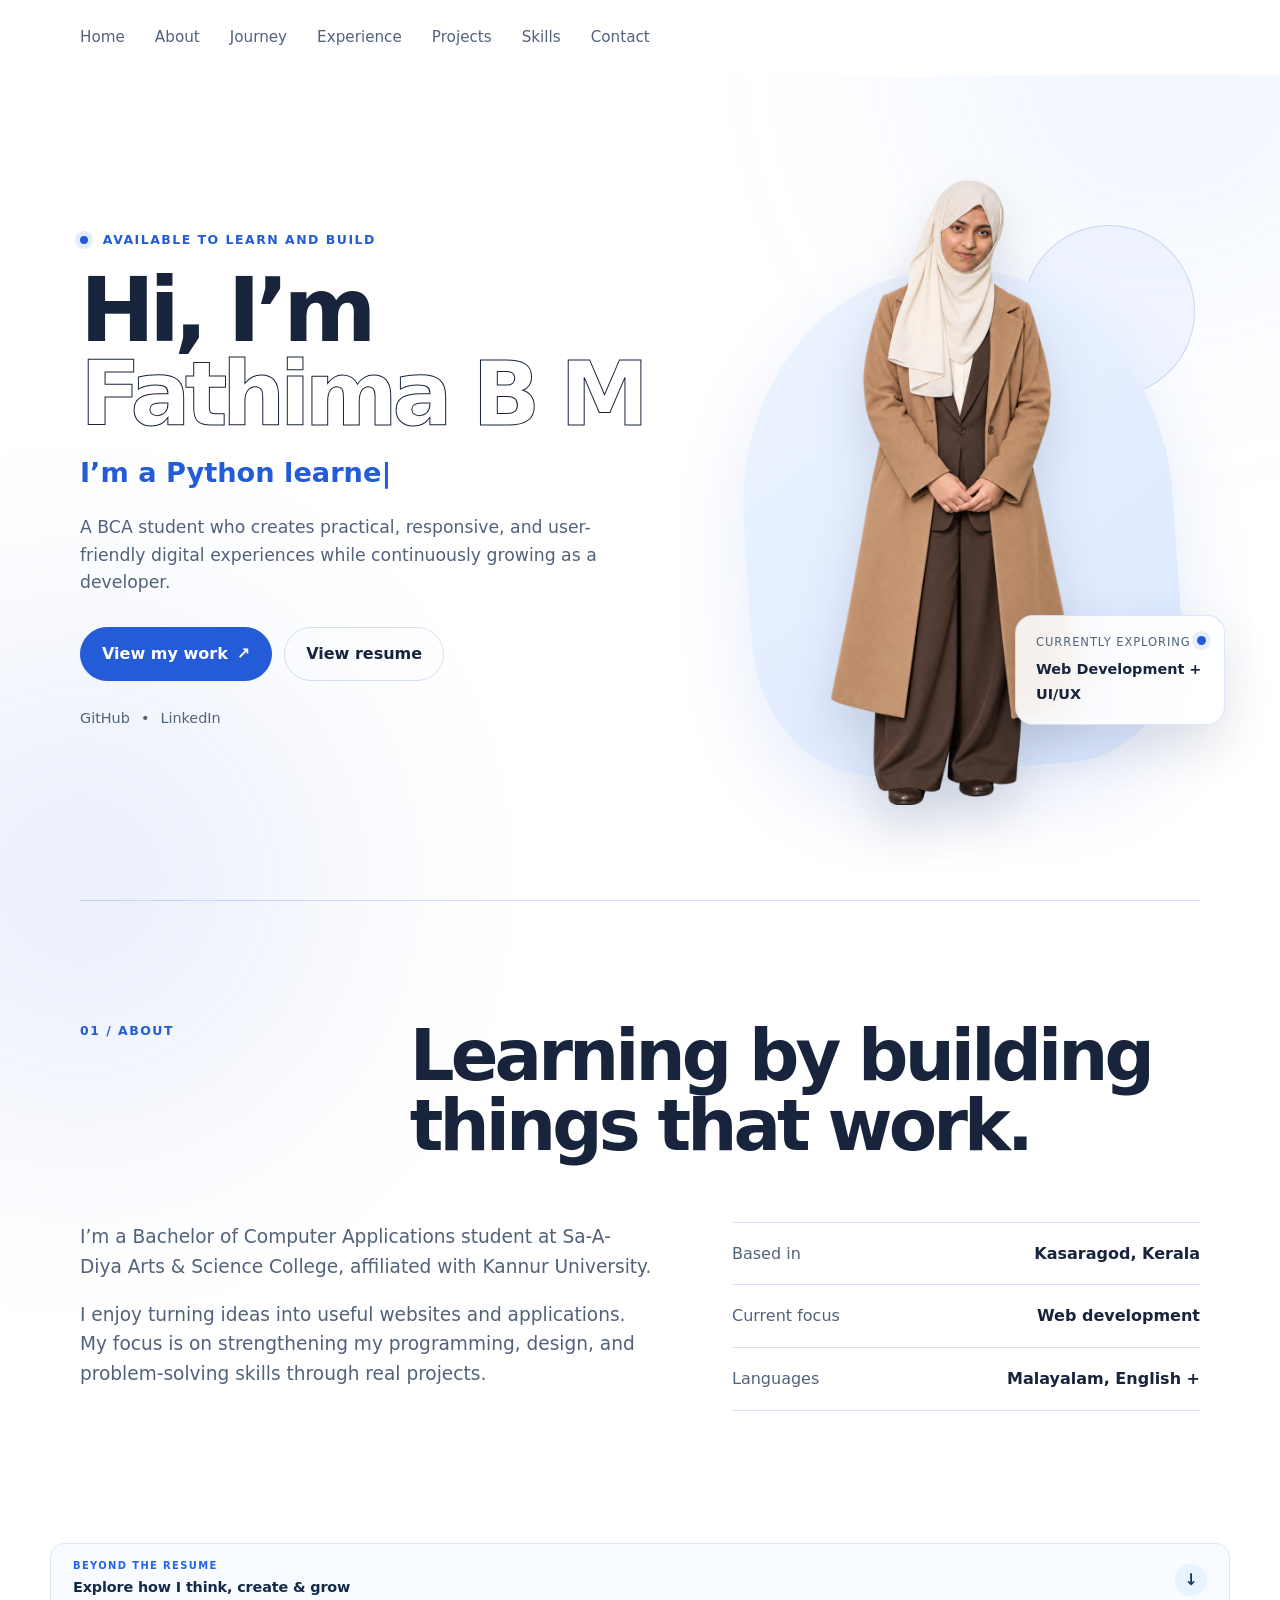
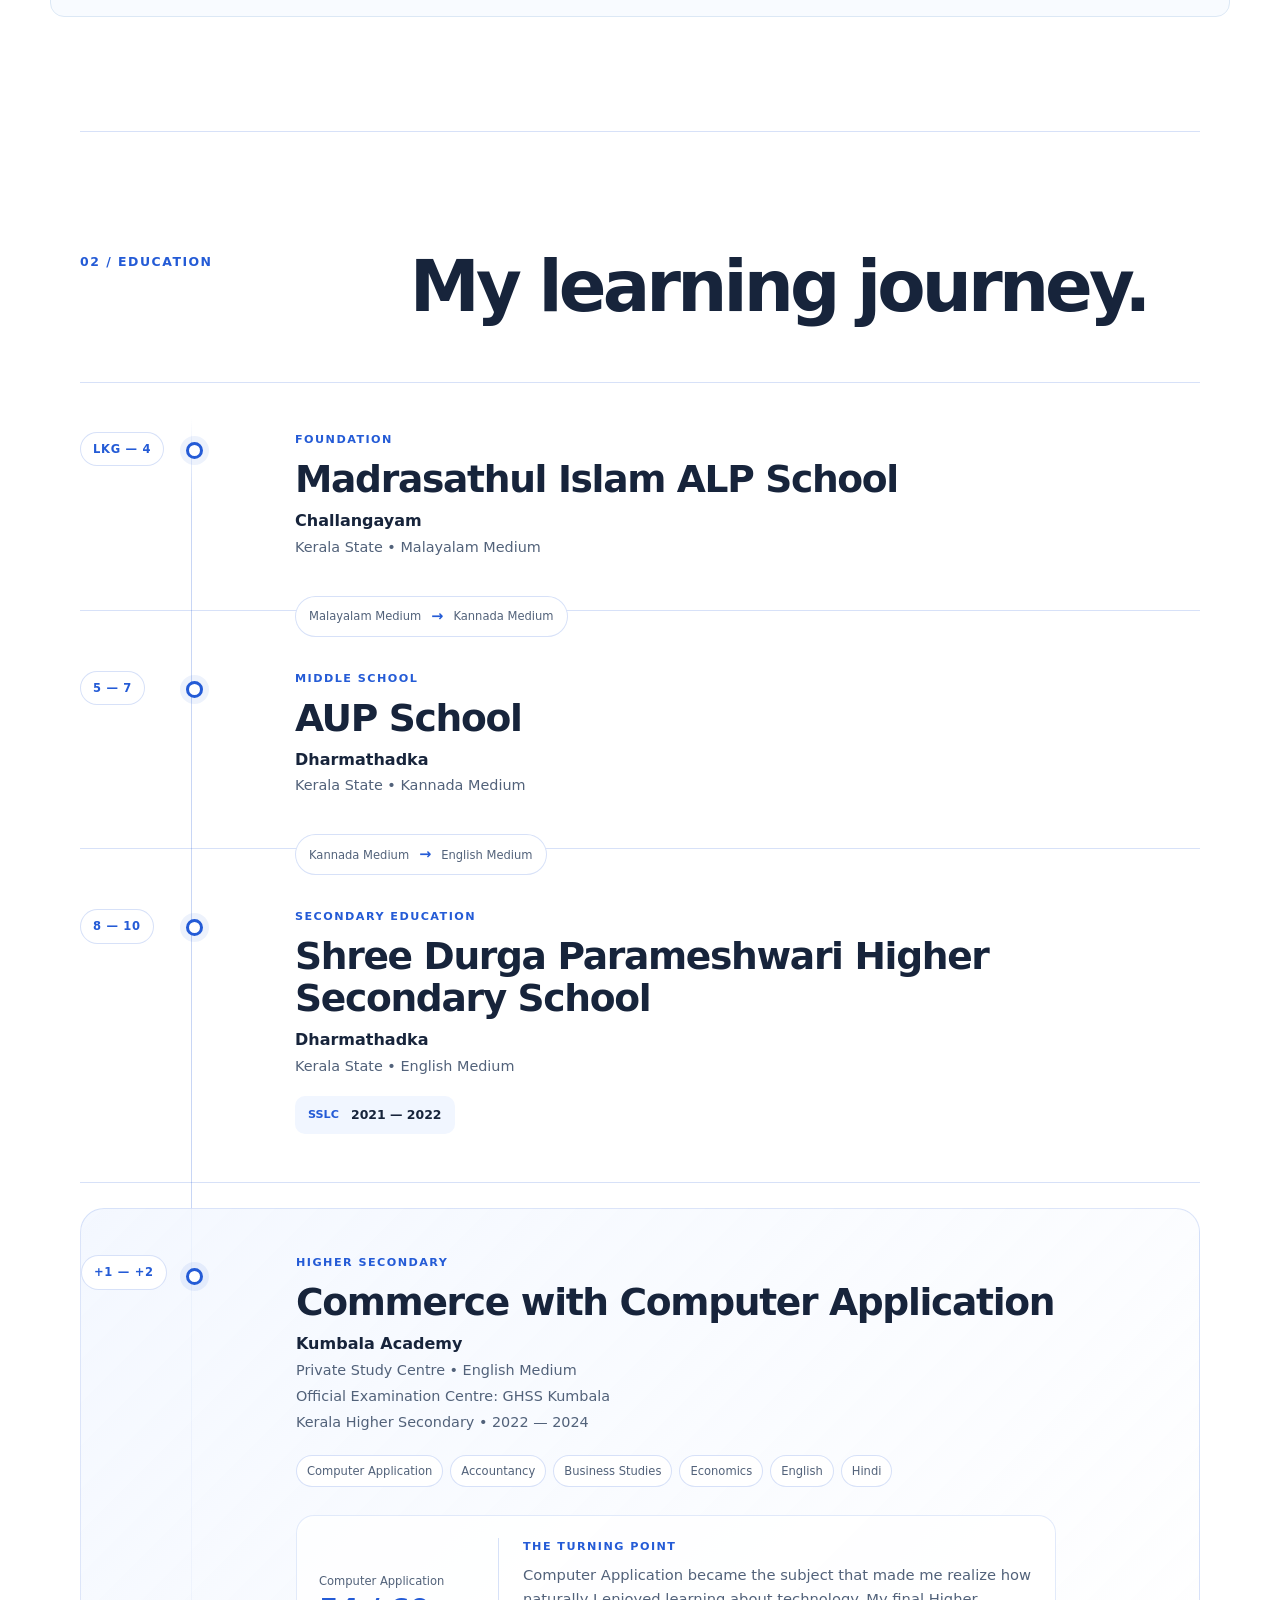
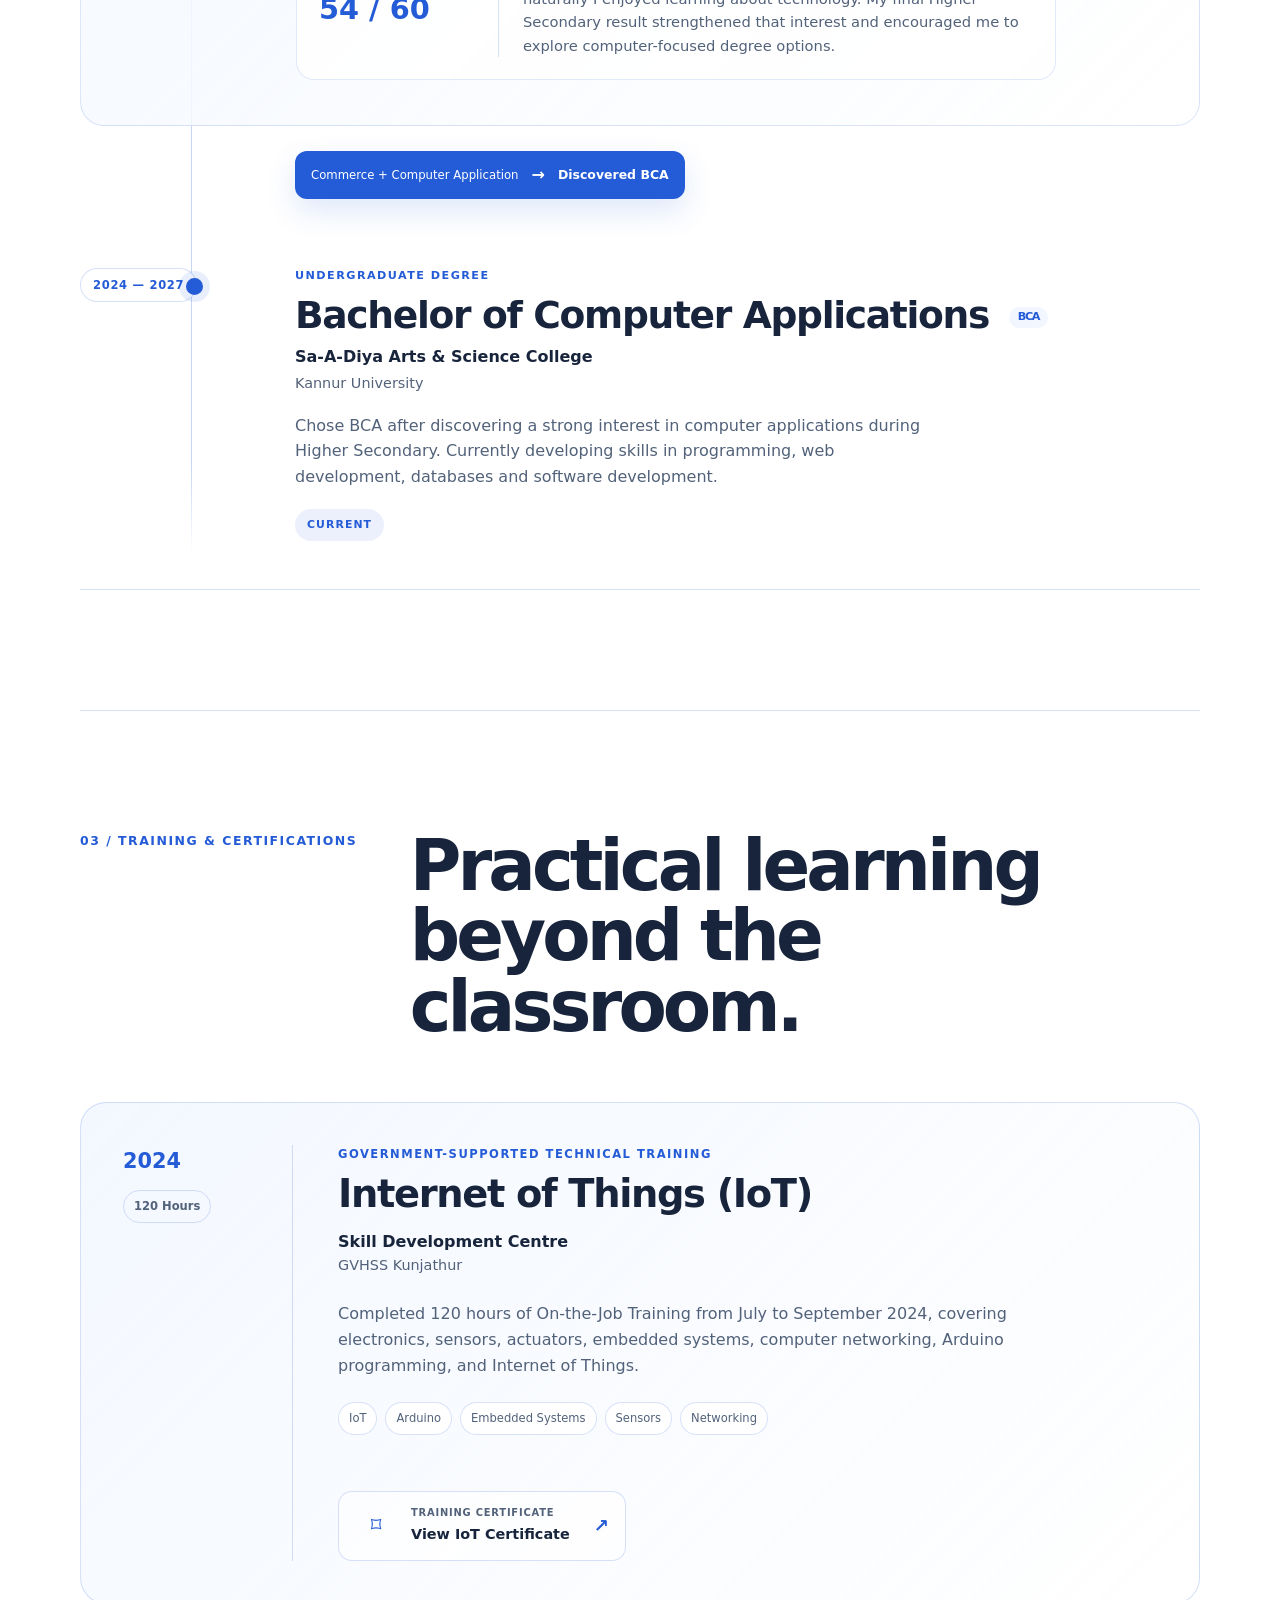
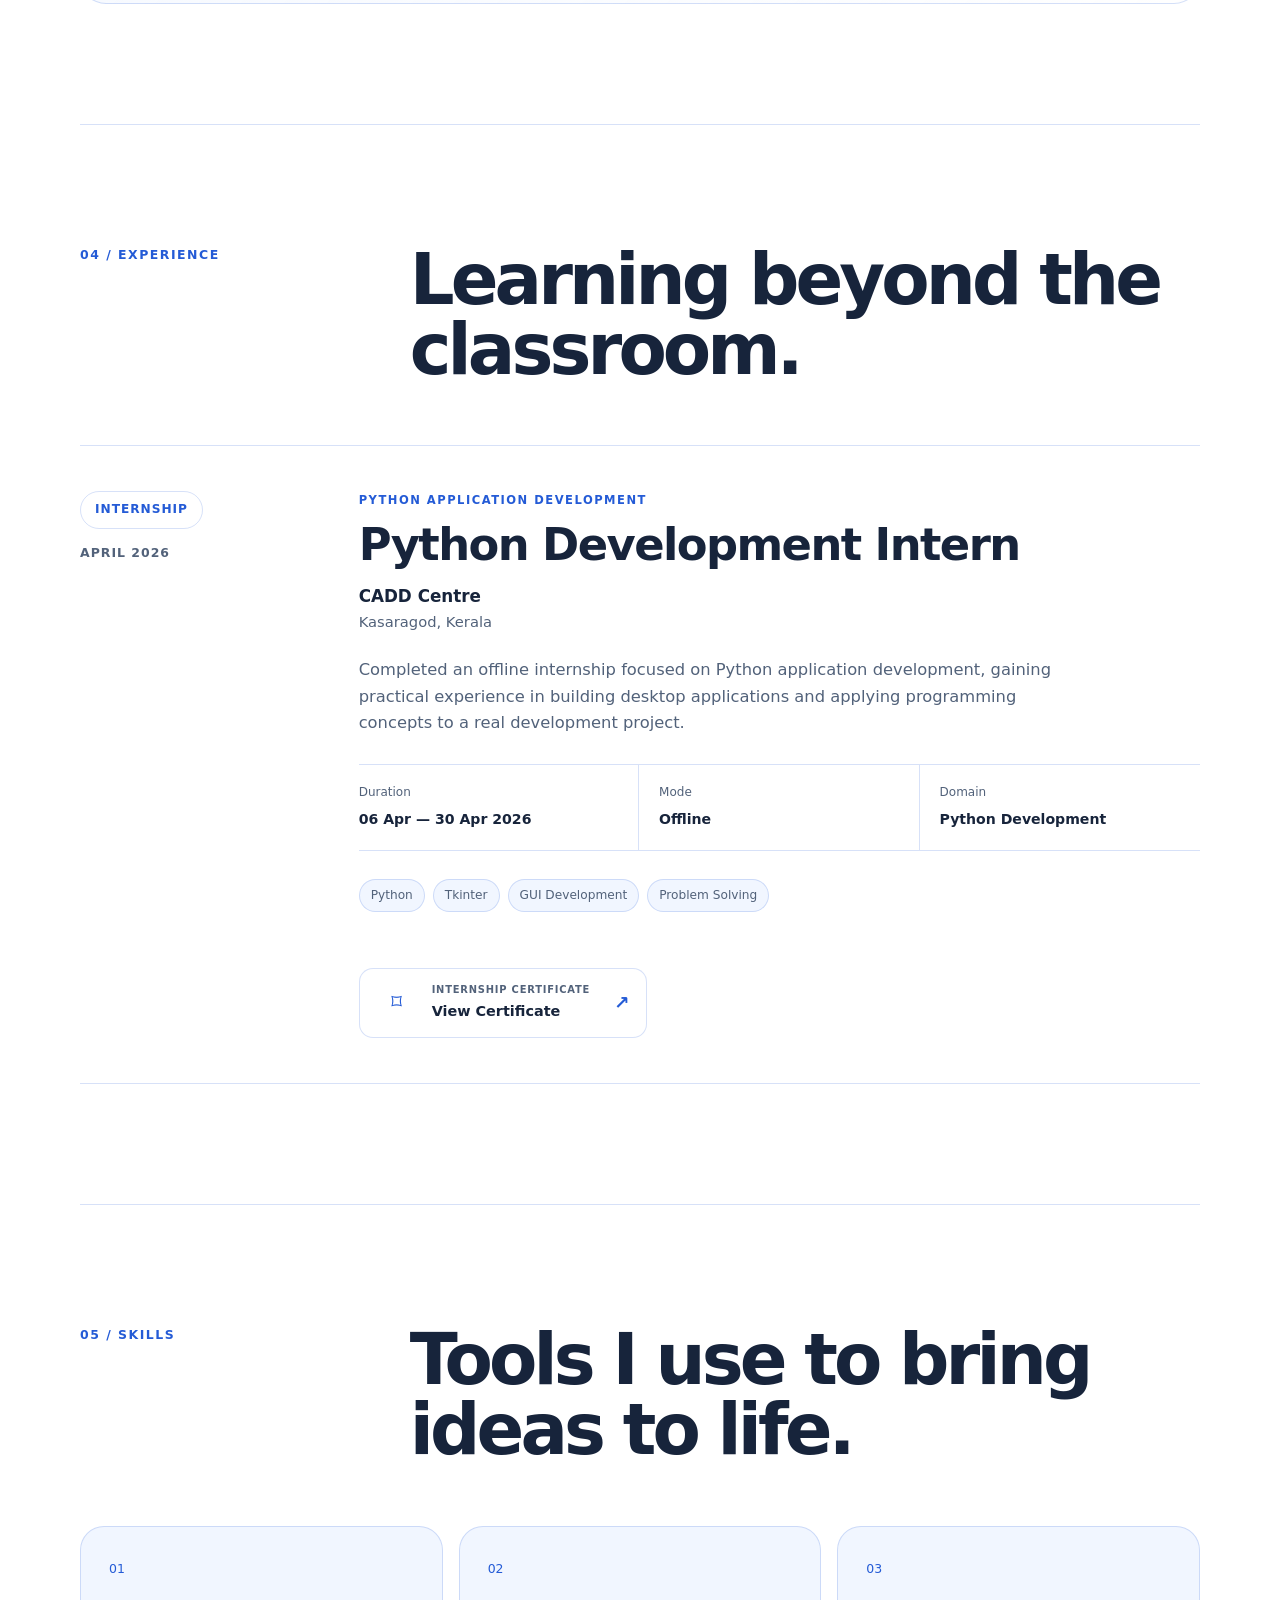
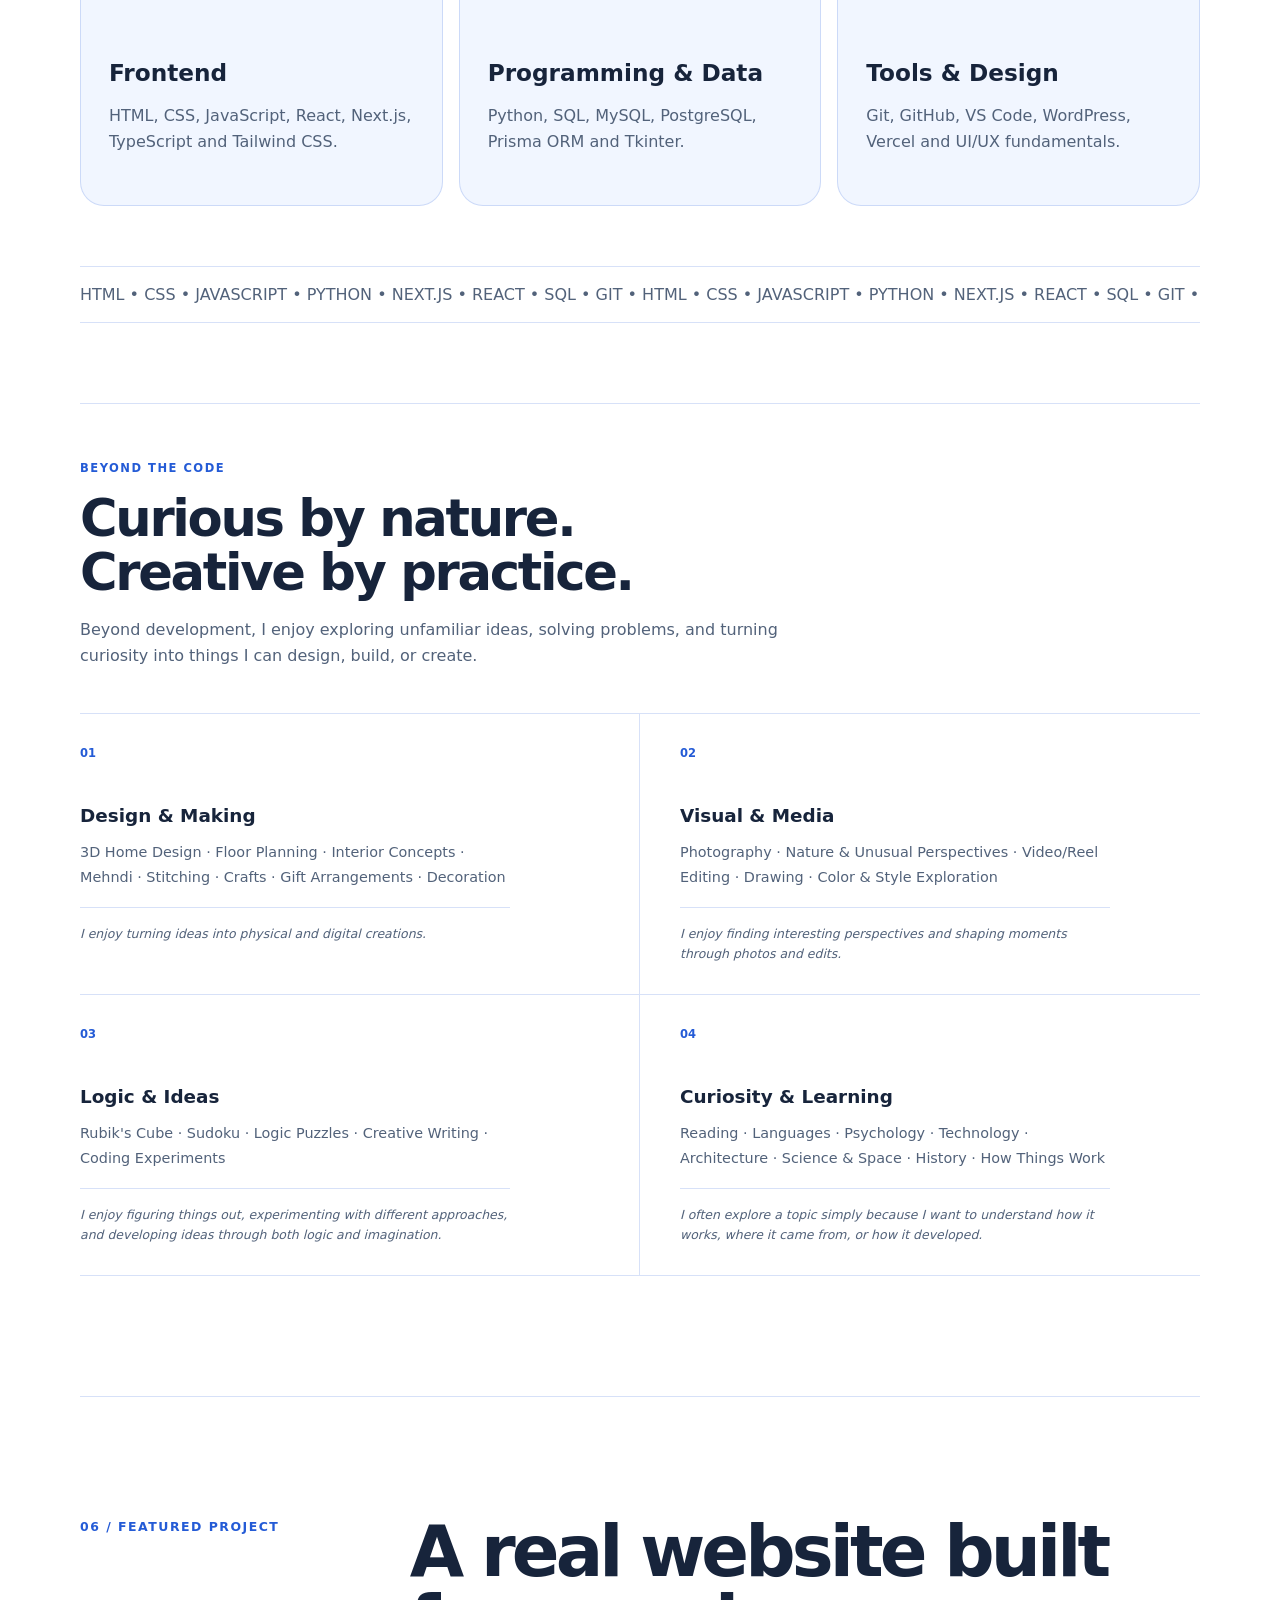
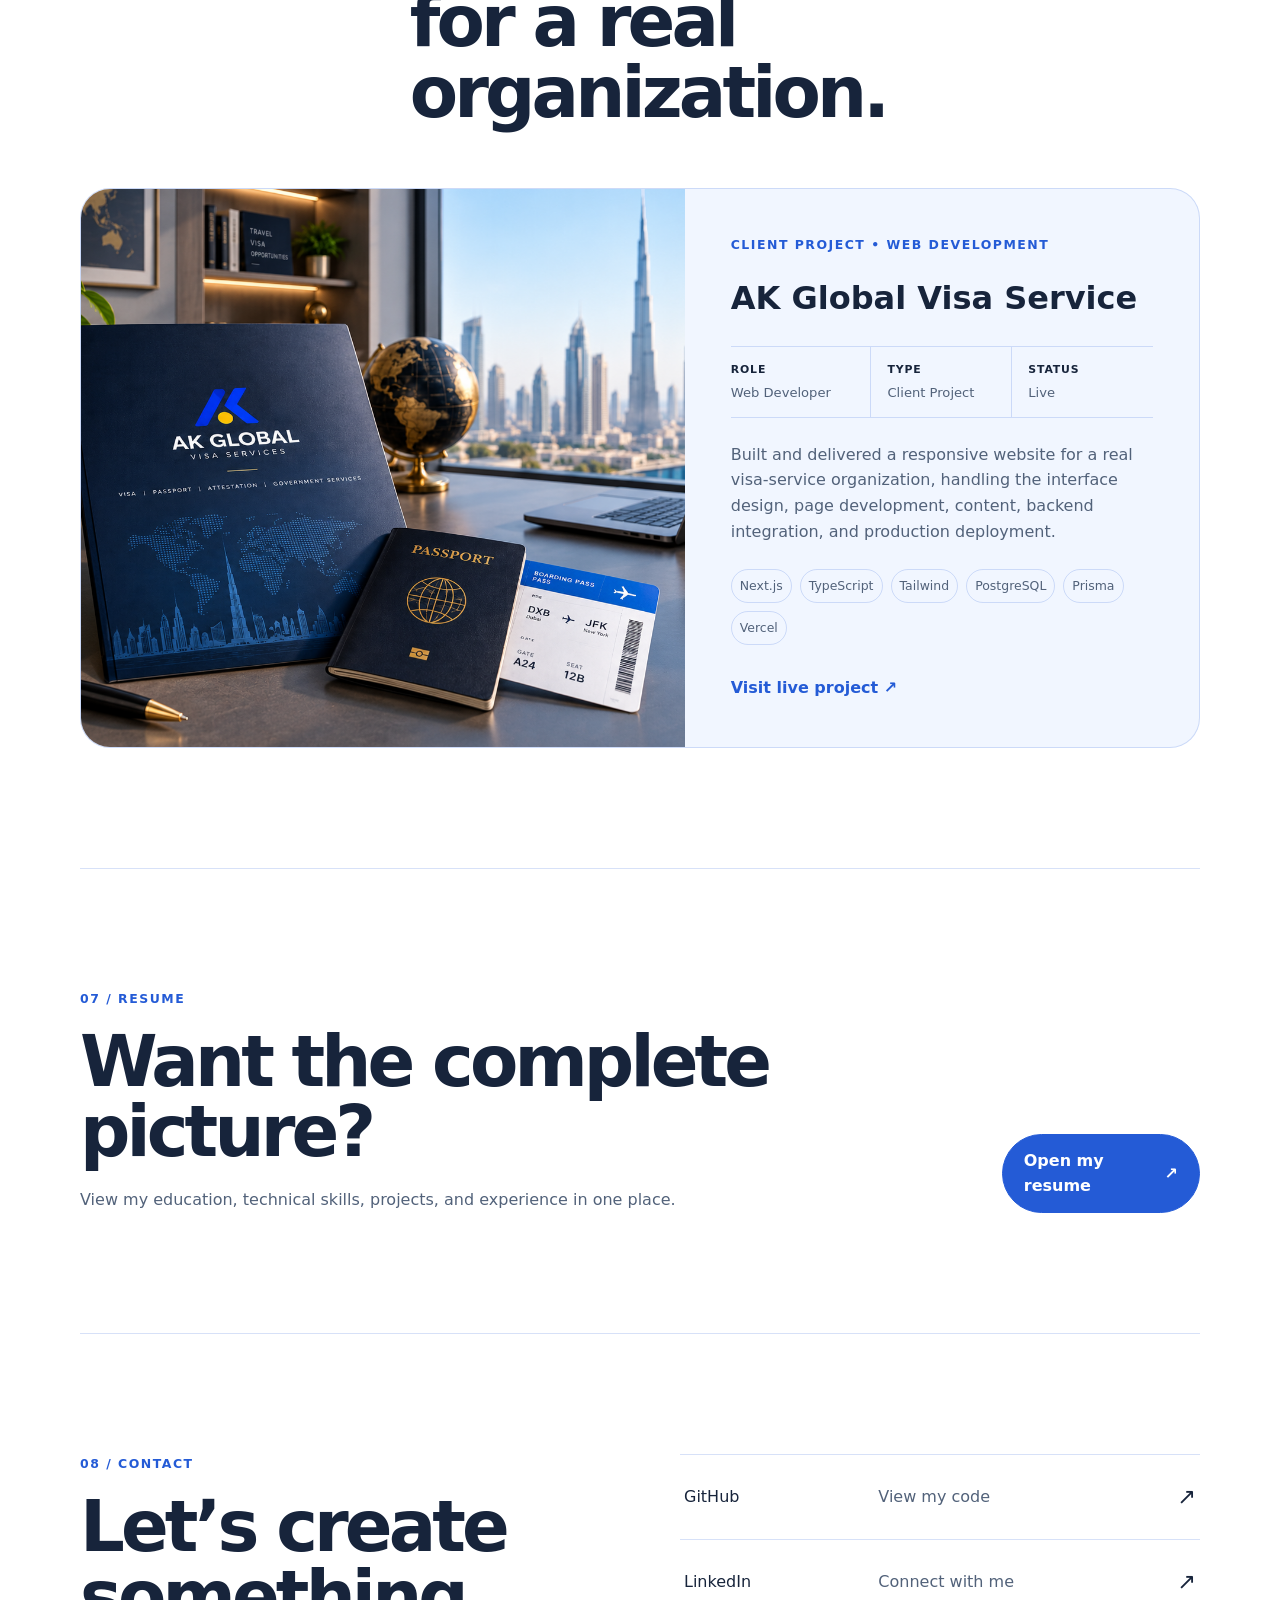
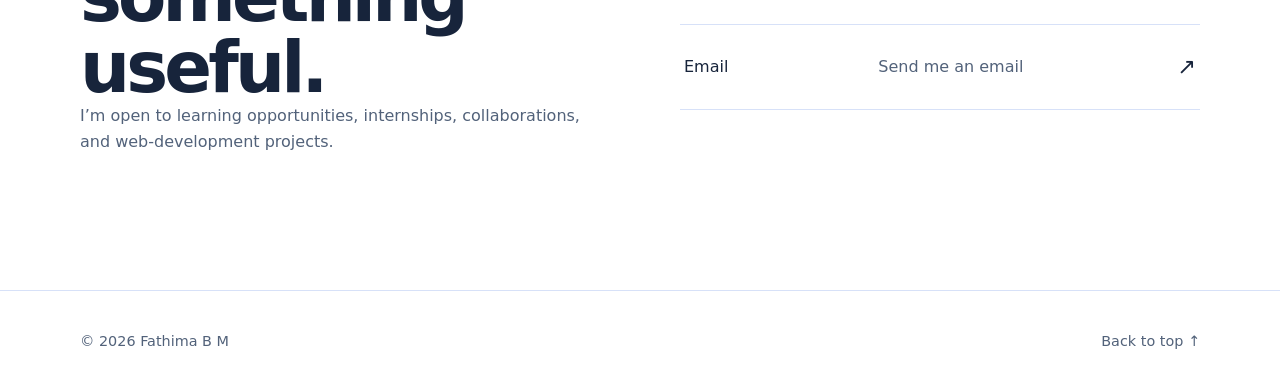
==== commit 79792f69: "Update portfolio" ====
--- a/index.html
+++ b/index.html
@@ -8,6 +8,84 @@
   <link rel="stylesheet" href="styles.css">
 </head>
 <body>
+<!-- IMPOSSIBLE GEOMETRY PRE-INTRO -->
+<div class="portal-preintro" id="portalPreintro" aria-hidden="true">
+
+  <div class="portal-world">
+
+    <div class="portal-ring portal-ring-1"></div>
+    <div class="portal-ring portal-ring-2"></div>
+    <div class="portal-ring portal-ring-3"></div>
+    <div class="portal-ring portal-ring-4"></div>
+
+    <div class="portal-core">
+      <span></span>
+    </div>
+
+    <div class="portal-cross portal-cross-x"></div>
+    <div class="portal-cross portal-cross-y"></div>
+
+  </div>
+
+  <div class="portal-status">
+  <span class="portal-status-label">INITIALIZING PORTFOLIO</span>
+
+  <div class="portal-status-cycle">
+    <span>DEVELOPER</span>
+    <span>DESIGNER</span>
+    <span>CREATOR</span>
+    <span>PROBLEM SOLVER</span>
+  </div>
+
+  <small>FATHIMA B M · PORTFOLIO 2026</small>
+</div>
+
+</div>
+  <div class="signature-intro" id="signatureIntro" aria-hidden="true">
+
+  <div class="intro-grid"></div>
+
+  <div class="intro-orb intro-orb-one"></div>
+  <div class="intro-orb intro-orb-two"></div>
+
+  <div class="signature-line"></div>
+
+  <div class="intro-corner intro-corner-left">
+    <span>01</span>
+    <p>PORTFOLIO / 2026</p>
+  </div>
+
+  <div class="intro-corner intro-corner-right">
+    <span>CREATIVE</span>
+    <p>DEVELOPER</p>
+  </div>
+
+  <div class="signature-name-wrap">
+
+    <div class="intro-status">
+      <span></span>
+      INITIALIZING PORTFOLIO
+    </div>
+
+    <p class="signature-kicker">WELCOME TO MY WORLD</p>
+
+    <div class="signature-name-mask">
+      <h1 class="signature-name">
+        Fathima B M
+      </h1>
+    </div>
+
+    <div class="signature-subline">
+      <span></span>
+      <p>DESIGN · CODE · CREATE · LEARN</p>
+      <span></span>
+    </div>
+
+  </div>
+
+  <div class="intro-bottom-line"></div>
+
+</div>
   
   <div class="page-glow glow-one" aria-hidden="true"></div>
   <div class="page-glow glow-two" aria-hidden="true"></div>
@@ -18,8 +96,8 @@
         <span></span><span></span><span></span>
         <span class="sr-only">Open menu</span>
       </button>
-      <div class="nav-links" id="nav-links">
-        <a href="#home">Home</a>
+     <div class="nav-links" id="nav-links">
+  <a href="#home">Home</a>
   <a href="#about">About</a>
   <a href="#education">Journey</a>
   <a href="#experience">Experience</a>
--- a/styles.css
+++ b/styles.css
@@ -2416,3 +2416,1746 @@
     margin-bottom: 24px;
   }
 }
+/* =========================================
+   PREMIUM PERSONAL COMPASS EFFECTS
+========================================= */
+
+.character-grid-full .character-card {
+  position: relative;
+  overflow: hidden;
+
+  transition:
+    transform 0.35s ease,
+    box-shadow 0.35s ease,
+    border-color 0.35s ease;
+}
+
+.character-grid-full .character-card::before {
+  content: "";
+  position: absolute;
+  inset: 0;
+
+  background:
+    linear-gradient(
+      135deg,
+      rgba(37, 99, 235, 0.06),
+      transparent 45%
+    );
+
+  opacity: 0;
+  transition: opacity 0.35s ease;
+  pointer-events: none;
+}
+
+.character-grid-full .character-card:hover {
+  transform: translateY(-6px);
+  border-color: #bfd6f3;
+  box-shadow: 0 18px 40px rgba(23, 54, 93, 0.10);
+}
+
+.character-grid-full .character-card:hover::before {
+  opacity: 1;
+}
+
+.character-grid-full .character-icon {
+  transition:
+    transform 0.35s ease,
+    background 0.35s ease;
+}
+
+.character-grid-full .character-card:hover .character-icon {
+  transform: scale(1.08) rotate(-3deg);
+  background: #e1efff;
+}
+/* =========================================
+   NAV OPTION 3 — GLASS FLOAT
+========================================= */
+
+header,
+.site-header,
+.navbar {
+  animation: glassNavEnter 0.85s cubic-bezier(0.22, 1, 0.36, 1) both;
+}
+
+/* NAV LINKS */
+
+nav a {
+  position: relative;
+  padding: 8px 13px;
+  border-radius: 10px;
+
+  transition:
+    color 0.3s ease,
+    background 0.3s ease,
+    transform 0.3s ease,
+    box-shadow 0.3s ease;
+}
+
+/* Remove underline animation from previous option */
+
+nav a::after {
+  display: none;
+}
+
+/* Premium floating hover */
+
+nav a:hover {
+  color: #2563eb;
+
+  background: rgba(37, 99, 235, 0.07);
+
+  box-shadow:
+    0 8px 22px rgba(37, 99, 235, 0.08);
+
+  transform: translateY(-3px);
+}
+
+/* Page-load animation */
+
+@keyframes glassNavEnter {
+
+  from {
+    opacity: 0;
+    transform: translateY(-14px) scale(0.985);
+    filter: blur(5px);
+  }
+
+  to {
+    opacity: 1;
+    transform: translateY(0) scale(1);
+    filter: blur(0);
+  }
+}
+/* =========================================================
+   CINEMATIC SIGNATURE INTRO
+========================================================= */
+
+.signature-intro {
+  position: fixed;
+  inset: 0;
+  z-index: 99999;
+
+  display: flex;
+  align-items: center;
+  justify-content: center;
+
+  overflow: hidden;
+
+  background: #ffffff;
+
+  animation:
+    introDisappear 0.9s
+    cubic-bezier(0.76, 0, 0.24, 1)
+    3.1s forwards;
+}
+
+
+/* =========================================================
+   TECH GRID
+========================================================= */
+
+.intro-grid {
+  position: absolute;
+  inset: -50%;
+
+  opacity: 0;
+
+  background-image:
+    linear-gradient(
+      rgba(37, 99, 235, 0.045) 1px,
+      transparent 1px
+    ),
+    linear-gradient(
+      90deg,
+      rgba(37, 99, 235, 0.045) 1px,
+      transparent 1px
+    );
+
+  background-size: 55px 55px;
+
+  transform:
+    perspective(800px)
+    rotateX(65deg)
+    translateY(30%);
+
+  animation:
+    gridAppear 1.2s ease 0.15s forwards,
+    gridMove 7s linear infinite;
+}
+
+
+/* =========================================================
+   GLOWING ORBS
+========================================================= */
+
+.intro-orb {
+  position: absolute;
+
+  border-radius: 50%;
+
+  filter: blur(20px);
+
+  pointer-events: none;
+}
+
+.intro-orb-one {
+  width: 420px;
+  height: 420px;
+
+  left: 12%;
+  top: 18%;
+
+  background:
+    radial-gradient(
+      circle,
+      rgba(37, 99, 235, 0.15),
+      rgba(37, 99, 235, 0.03) 45%,
+      transparent 70%
+    );
+
+  opacity: 0;
+
+  animation:
+    orbReveal 1.3s ease 0.4s forwards,
+    orbFloat 5s ease-in-out infinite;
+}
+
+.intro-orb-two {
+  width: 300px;
+  height: 300px;
+
+  right: 10%;
+  bottom: 8%;
+
+  background:
+    radial-gradient(
+      circle,
+      rgba(96, 165, 250, 0.12),
+      transparent 68%
+    );
+
+  opacity: 0;
+
+  animation:
+    orbReveal 1.4s ease 0.65s forwards,
+    orbFloatTwo 6s ease-in-out infinite;
+}
+
+
+/* =========================================================
+   TOP LINE
+========================================================= */
+
+.signature-line {
+  position: absolute;
+
+  top: 0;
+  left: 50%;
+
+  width: 100%;
+  height: 3px;
+
+  background:
+    linear-gradient(
+      90deg,
+      transparent,
+      #2563eb,
+      #60a5fa,
+      #2563eb,
+      transparent
+    );
+
+  transform:
+    translateX(-50%)
+    scaleX(0);
+
+  transform-origin: center;
+
+  animation:
+    lineDraw 0.9s
+    cubic-bezier(0.16, 1, 0.3, 1)
+    forwards;
+}
+
+
+/* =========================================================
+   CENTER CONTENT
+========================================================= */
+
+.signature-name-wrap {
+  position: relative;
+  z-index: 4;
+
+  width: min(1000px, 88%);
+
+  text-align: center;
+}
+
+
+/* STATUS */
+
+.intro-status {
+  display: inline-flex;
+  align-items: center;
+  gap: 9px;
+
+  margin-bottom: 24px;
+
+  color: #72819a;
+
+  font-size: 0.62rem;
+  font-weight: 700;
+
+  letter-spacing: 0.18em;
+
+  opacity: 0;
+
+  transform: translateY(10px);
+
+  animation:
+    statusReveal 0.6s ease 0.3s forwards;
+}
+
+.intro-status span {
+  width: 7px;
+  height: 7px;
+
+  border-radius: 50%;
+
+  background: #2563eb;
+
+  box-shadow:
+    0 0 0 6px rgba(37, 99, 235, 0.08);
+
+  animation:
+    statusPulse 1.4s ease-in-out infinite;
+}
+
+
+/* KICKER */
+
+.signature-kicker {
+  margin: 0 0 15px;
+
+  color: #2563eb;
+
+  font-size: 0.68rem;
+  font-weight: 800;
+
+  letter-spacing: 0.4em;
+
+  opacity: 0;
+
+  transform: translateY(15px);
+
+  animation:
+    kickerReveal 0.7s ease 0.55s forwards;
+}
+
+
+/* =========================================================
+   NAME MASK
+========================================================= */
+
+.signature-name-mask {
+  position: relative;
+
+  overflow: hidden;
+
+  padding: 8px 10px 18px;
+}
+
+
+/* NAME */
+
+.signature-name {
+  position: relative;
+
+  margin: 0;
+
+  color: #102548 !important;
+
+  -webkit-text-fill-color: #102548 !important;
+  -webkit-text-stroke: 0 !important;
+
+  font-size: clamp(4rem, 9vw, 9rem);
+
+  font-weight: 750;
+
+  line-height: 0.92;
+
+  letter-spacing: -0.07em;
+
+  transform: translateY(115%);
+
+  animation:
+    nameRise 1.15s
+    cubic-bezier(0.16, 1, 0.3, 1)
+    0.7s forwards;
+}
+
+
+/* BLUE LIGHT SWEEP */
+
+.signature-name::after {
+  content: "Fathima B M";
+
+  position: absolute;
+
+  inset: 0;
+
+  color: transparent;
+
+  background:
+    linear-gradient(
+      100deg,
+      transparent 30%,
+      #2563eb 47%,
+      #60a5fa 50%,
+      #2563eb 53%,
+      transparent 70%
+    );
+
+  background-size: 250% 100%;
+  background-position: 150% 0;
+
+  -webkit-background-clip: text;
+  background-clip: text;
+
+  pointer-events: none;
+
+  animation:
+    nameSweep 1.2s ease
+    1.6s forwards;
+}
+
+
+/* =========================================================
+   SUBLINE
+========================================================= */
+
+.signature-subline {
+  margin-top: 15px;
+
+  display: flex;
+  align-items: center;
+  justify-content: center;
+
+  gap: 18px;
+
+  opacity: 0;
+
+  animation:
+    subReveal 0.7s ease
+    1.25s forwards;
+}
+
+.signature-subline span {
+  width: 65px;
+  height: 1px;
+
+  background:
+    linear-gradient(
+      90deg,
+      transparent,
+      #a9c7ee
+    );
+}
+
+.signature-subline span:last-child {
+  transform: rotate(180deg);
+}
+
+.signature-subline p {
+  margin: 0;
+
+  color: #71819a;
+
+  font-size: 0.61rem;
+  font-weight: 700;
+
+  letter-spacing: 0.2em;
+}
+
+
+/* =========================================================
+   CORNER DETAILS
+========================================================= */
+
+.intro-corner {
+  position: absolute;
+
+  z-index: 4;
+
+  color: #7d8da5;
+
+  font-size: 0.57rem;
+
+  letter-spacing: 0.14em;
+
+  opacity: 0;
+
+  animation:
+    cornerReveal 0.8s ease
+    1.25s forwards;
+}
+
+.intro-corner span {
+  color: #2563eb;
+  font-weight: 800;
+}
+
+.intro-corner p {
+  margin: 5px 0 0;
+}
+
+.intro-corner-left {
+  left: 45px;
+  bottom: 38px;
+
+  text-align: left;
+}
+
+.intro-corner-right {
+  right: 45px;
+  bottom: 38px;
+
+  text-align: right;
+}
+
+
+/* =========================================================
+   BOTTOM PROGRESS LINE
+========================================================= */
+
+.intro-bottom-line {
+  position: absolute;
+
+  left: 0;
+  bottom: 0;
+
+  width: 0;
+  height: 2px;
+
+  background:
+    linear-gradient(
+      90deg,
+      #2563eb,
+      #60a5fa
+    );
+
+  animation:
+    progressLine 2.7s
+    cubic-bezier(0.2, 0.7, 0.3, 1)
+    0.25s forwards;
+}
+
+
+/* =========================================================
+   ANIMATIONS
+========================================================= */
+
+@keyframes lineDraw {
+
+  from {
+    transform:
+      translateX(-50%)
+      scaleX(0);
+  }
+
+  to {
+    transform:
+      translateX(-50%)
+      scaleX(1);
+  }
+
+}
+
+
+@keyframes gridAppear {
+
+  to {
+    opacity: 1;
+  }
+
+}
+
+
+@keyframes gridMove {
+
+  from {
+    background-position:
+      0 0,
+      0 0;
+  }
+
+  to {
+    background-position:
+      0 55px,
+      55px 0;
+  }
+
+}
+
+
+@keyframes orbReveal {
+
+  from {
+    opacity: 0;
+    transform: scale(0.7);
+  }
+
+  to {
+    opacity: 1;
+    transform: scale(1);
+  }
+
+}
+
+
+@keyframes orbFloat {
+
+  0%,
+  100% {
+    transform:
+      translate3d(0, 0, 0);
+  }
+
+  50% {
+    transform:
+      translate3d(30px, -20px, 0);
+  }
+
+}
+
+
+@keyframes orbFloatTwo {
+
+  0%,
+  100% {
+    transform:
+      translate3d(0, 0, 0);
+  }
+
+  50% {
+    transform:
+      translate3d(-25px, 18px, 0);
+  }
+
+}
+
+
+@keyframes statusReveal {
+
+  to {
+    opacity: 1;
+    transform: translateY(0);
+  }
+
+}
+
+
+@keyframes statusPulse {
+
+  0%,
+  100% {
+    transform: scale(1);
+  }
+
+  50% {
+    transform: scale(1.3);
+  }
+
+}
+
+
+@keyframes kickerReveal {
+
+  to {
+    opacity: 1;
+    transform: translateY(0);
+  }
+
+}
+
+
+@keyframes nameRise {
+
+  0% {
+    transform:
+      translateY(115%)
+      skewY(4deg);
+  }
+
+  100% {
+    transform:
+      translateY(0)
+      skewY(0);
+  }
+
+}
+
+
+@keyframes nameSweep {
+
+  from {
+    background-position: 150% 0;
+  }
+
+  to {
+    background-position: -70% 0;
+  }
+
+}
+
+
+@keyframes subReveal {
+
+  from {
+    opacity: 0;
+    transform: translateY(10px);
+  }
+
+  to {
+    opacity: 1;
+    transform: translateY(0);
+  }
+
+}
+
+
+@keyframes cornerReveal {
+
+  from {
+    opacity: 0;
+  }
+
+  to {
+    opacity: 1;
+  }
+
+}
+
+
+@keyframes progressLine {
+
+  from {
+    width: 0;
+  }
+
+  to {
+    width: 100%;
+  }
+
+}
+
+
+/* =========================================================
+   CINEMATIC EXIT
+========================================================= */
+
+@keyframes introDisappear {
+
+  0% {
+    opacity: 1;
+
+    clip-path:
+      inset(0 0 0 0);
+  }
+
+  65% {
+    opacity: 1;
+  }
+
+  100% {
+    opacity: 0;
+
+    clip-path:
+      inset(49.5% 0 49.5% 0);
+
+    visibility: hidden;
+
+    pointer-events: none;
+  }
+
+}
+
+
+/* =========================================================
+   MOBILE
+========================================================= */
+
+@media (max-width: 600px) {
+
+  .signature-name {
+    font-size:
+      clamp(3.5rem, 17vw, 6rem);
+  }
+
+  .signature-subline {
+    gap: 10px;
+  }
+
+  .signature-subline span {
+    width: 25px;
+  }
+
+  .signature-subline p {
+    font-size: 0.5rem;
+    letter-spacing: 0.13em;
+  }
+
+  .intro-corner {
+    display: none;
+  }
+
+}
+
+
+/* =========================================================
+   REDUCED MOTION
+========================================================= */
+
+@media (prefers-reduced-motion: reduce) {
+
+  .signature-intro {
+    display: none;
+  }
+
+}
+/* =========================================================
+   IMPOSSIBLE GEOMETRY PORTAL — PRE INTRO
+========================================================= */
+
+.portal-preintro {
+  position: fixed;
+  inset: 0;
+  z-index: 100000;
+
+  display: flex;
+  align-items: center;
+  justify-content: center;
+
+  overflow: hidden;
+
+  background:
+    radial-gradient(
+      circle at center,
+      rgba(37, 99, 235, 0.09),
+      transparent 34%
+    ),
+    #ffffff;
+
+  perspective: 1200px;
+
+  animation:
+    portalSceneExit 0.9s
+    cubic-bezier(0.76, 0, 0.24, 1)
+    3.2s forwards;
+}
+
+.portal-world {
+  position: relative;
+
+  width: 340px;
+  height: 340px;
+
+  display: flex;
+  align-items: center;
+  justify-content: center;
+
+  transform-style: preserve-3d;
+
+  opacity: 0;
+
+  animation:
+    portalWorldReveal 0.7s ease 0.15s forwards,
+    portalWorldRotate 4.6s ease-in-out 0.5s infinite;
+}
+
+/* -------------------------
+   RINGS
+------------------------- */
+
+.portal-ring {
+  position: absolute;
+
+  left: 50%;
+  top: 50%;
+
+  border: 1px solid rgba(37, 99, 235, 0.5);
+
+  transform-style: preserve-3d;
+
+  box-shadow:
+    0 0 25px rgba(37, 99, 235, 0.08),
+    inset 0 0 25px rgba(37, 99, 235, 0.04);
+
+  opacity: 0;
+}
+
+.portal-ring-1 {
+  width: 260px;
+  height: 260px;
+
+  margin-left: -130px;
+  margin-top: -130px;
+
+  transform:
+    rotateX(68deg)
+    rotateZ(45deg);
+
+  animation:
+    portalRingReveal 0.8s ease 0.3s forwards,
+    portalRingSpinOne 6s linear 0.6s infinite;
+}
+
+.portal-ring-2 {
+  width: 205px;
+  height: 205px;
+
+  margin-left: -102.5px;
+  margin-top: -102.5px;
+
+  transform:
+    rotateY(68deg)
+    rotateZ(45deg);
+
+  animation:
+    portalRingReveal 0.8s ease 0.45s forwards,
+    portalRingSpinTwo 5.2s linear 0.8s infinite reverse;
+}
+
+.portal-ring-3 {
+  width: 150px;
+  height: 150px;
+
+  margin-left: -75px;
+  margin-top: -75px;
+
+  transform:
+    rotateX(52deg)
+    rotateY(52deg)
+    rotateZ(45deg);
+
+  animation:
+    portalRingReveal 0.8s ease 0.6s forwards,
+    portalRingSpinThree 4.5s linear 1s infinite;
+}
+
+.portal-ring-4 {
+  width: 95px;
+  height: 95px;
+
+  margin-left: -47.5px;
+  margin-top: -47.5px;
+
+  transform:
+    rotateX(72deg)
+    rotateY(-52deg)
+    rotateZ(45deg);
+
+  border-color: rgba(96, 165, 250, 0.75);
+
+  box-shadow:
+    0 0 30px rgba(37, 99, 235, 0.16),
+    inset 0 0 24px rgba(96, 165, 250, 0.1);
+
+  animation:
+    portalRingReveal 0.8s ease 0.75s forwards,
+    portalRingSpinFour 3.8s linear 1.1s infinite reverse;
+}
+
+/* -------------------------
+   CORE
+------------------------- */
+
+.portal-core {
+  position: absolute;
+
+  left: 50%;
+  top: 50%;
+
+  width: 22px;
+  height: 22px;
+
+  margin-left: -11px;
+  margin-top: -11px;
+
+  display: flex;
+  align-items: center;
+  justify-content: center;
+
+  border-radius: 50%;
+
+  background:
+    radial-gradient(
+      circle,
+      #ffffff 0%,
+      #93c5fd 25%,
+      #2563eb 65%,
+      #1d4ed8 100%
+    );
+
+  box-shadow:
+    0 0 12px #ffffff,
+    0 0 25px rgba(96, 165, 250, 0.9),
+    0 0 55px rgba(37, 99, 235, 0.45),
+    0 0 100px rgba(37, 99, 235, 0.2);
+
+  opacity: 0;
+
+  animation:
+    portalCoreReveal 0.5s ease 0.85s forwards,
+    portalCorePulse 1.3s ease-in-out 1.2s infinite;
+}
+
+.portal-core span {
+  width: 5px;
+  height: 5px;
+
+  border-radius: 50%;
+
+  background: #ffffff;
+
+  box-shadow:
+    0 0 12px #ffffff;
+}
+
+/* -------------------------
+   CROSS LINES
+------------------------- */
+
+.portal-cross {
+  position: absolute;
+
+  left: 50%;
+  top: 50%;
+
+  background:
+    linear-gradient(
+      90deg,
+      transparent,
+      rgba(37, 99, 235, 0.32),
+      transparent
+    );
+
+  opacity: 0;
+
+  animation:
+    portalCrossReveal 0.7s ease 1s forwards;
+}
+
+.portal-cross-x {
+  width: 410px;
+  height: 1px;
+
+  margin-left: -205px;
+
+  transform:
+    rotateZ(45deg);
+}
+
+.portal-cross-y {
+  width: 410px;
+  height: 1px;
+
+  margin-left: -205px;
+
+  transform:
+    rotateZ(-45deg);
+}
+
+/* -------------------------
+   STATUS TEXT
+------------------------- */
+
+.portal-status {
+  position: absolute;
+  left: 50%;
+  top: calc(50% + 205px);
+
+  width: min(420px, 88vw);
+
+  display: flex;
+  flex-direction: column;
+  align-items: center;
+
+  margin: 0;
+
+  transform: translateX(-50%);
+
+  text-align: center;
+}
+
+
+/* INITIALIZING PORTFOLIO */
+
+.portal-status-label {
+  color: #2563eb;
+
+  font-size: 0.58rem;
+  font-weight: 800;
+
+  letter-spacing: 0.28em;
+
+  opacity: 0;
+
+  animation:
+    portalInfoReveal 0.5s ease
+    0.65s forwards;
+}
+
+
+/* CHANGING WORD AREA */
+
+.portal-status-cycle {
+  position: relative;
+
+  width: 100%;
+  height: 32px;
+
+  margin-top: 10px;
+
+  overflow: hidden;
+}
+
+.portal-status-cycle span {
+  position: absolute;
+
+  left: 50%;
+  top: 50%;
+
+  width: 100%;
+
+  color: #102548;
+
+  font-size: 0.82rem;
+  font-weight: 750;
+
+  letter-spacing: 0.18em;
+
+  opacity: 0;
+
+  transform:
+    translate(-50%, 15px);
+
+  filter: blur(5px);
+}
+
+
+/* DEVELOPER */
+
+.portal-status-cycle span:nth-child(1) {
+  animation:
+    portalWord 0.65s ease
+    0.9s forwards;
+}
+
+
+/* DESIGNER */
+
+.portal-status-cycle span:nth-child(2) {
+  animation:
+    portalWord 0.65s ease
+    1.45s forwards;
+}
+
+
+/* CREATOR */
+
+.portal-status-cycle span:nth-child(3) {
+  animation:
+    portalWord 0.65s ease
+    2s forwards;
+}
+
+
+/* PROBLEM SOLVER */
+
+.portal-status-cycle span:nth-child(4) {
+  animation:
+    portalFinalWord 0.7s ease
+    2.55s forwards;
+}
+
+
+/* NAME + YEAR */
+
+.portal-status small {
+  margin-top: 5px;
+
+  color: #8a9ab2;
+
+  font-size: 0.5rem;
+  font-weight: 700;
+
+  letter-spacing: 0.2em;
+
+  opacity: 0;
+
+  animation:
+    portalInfoReveal 0.5s ease
+    1.1s forwards;
+}
+
+
+/* =========================================================
+   PORTFOLIO INFO ANIMATIONS
+========================================================= */
+
+@keyframes portalInfoReveal {
+  from {
+    opacity: 0;
+    transform: translateY(8px);
+  }
+
+  to {
+    opacity: 1;
+    transform: translateY(0);
+  }
+}
+
+
+@keyframes portalWord {
+
+  0% {
+    opacity: 0;
+
+    transform:
+      translate(-50%, 15px);
+
+    filter: blur(5px);
+  }
+
+  25% {
+    opacity: 1;
+
+    transform:
+      translate(-50%, 0);
+
+    filter: blur(0);
+  }
+
+  70% {
+    opacity: 1;
+
+    transform:
+      translate(-50%, 0);
+
+    filter: blur(0);
+  }
+
+  100% {
+    opacity: 0;
+
+    transform:
+      translate(-50%, -15px);
+
+    filter: blur(5px);
+  }
+}
+
+
+@keyframes portalFinalWord {
+
+  from {
+    opacity: 0;
+
+    transform:
+      translate(-50%, 15px);
+
+    filter: blur(5px);
+  }
+
+  to {
+    opacity: 1;
+
+    transform:
+      translate(-50%, 0);
+
+    filter: blur(0);
+  }
+}
+
+/* =========================================================
+   PORTAL ANIMATIONS
+========================================================= */
+
+@keyframes portalWorldReveal {
+  from {
+    opacity: 0;
+    transform:
+      scale(0.35)
+      rotateX(20deg);
+  }
+
+  to {
+    opacity: 1;
+    transform:
+      scale(1)
+      rotateX(0);
+  }
+}
+
+@keyframes portalWorldRotate {
+  0%,
+  100% {
+    transform:
+      rotateX(-6deg)
+      rotateY(-8deg)
+      rotateZ(0deg);
+  }
+
+  50% {
+    transform:
+      rotateX(7deg)
+      rotateY(9deg)
+      rotateZ(8deg);
+  }
+}
+
+@keyframes portalRingReveal {
+  from {
+    opacity: 0;
+    filter: blur(7px);
+  }
+
+  to {
+    opacity: 1;
+    filter: blur(0);
+  }
+}
+
+@keyframes portalRingSpinOne {
+  from {
+    transform:
+      rotateX(68deg)
+      rotateZ(45deg);
+  }
+
+  to {
+    transform:
+      rotateX(68deg)
+      rotateZ(405deg);
+  }
+}
+
+@keyframes portalRingSpinTwo {
+  from {
+    transform:
+      rotateY(68deg)
+      rotateZ(45deg);
+  }
+
+  to {
+    transform:
+      rotateY(68deg)
+      rotateZ(405deg);
+  }
+}
+
+@keyframes portalRingSpinThree {
+  from {
+    transform:
+      rotateX(52deg)
+      rotateY(52deg)
+      rotateZ(45deg);
+  }
+
+  to {
+    transform:
+      rotateX(52deg)
+      rotateY(52deg)
+      rotateZ(405deg);
+  }
+}
+
+@keyframes portalRingSpinFour {
+  from {
+    transform:
+      rotateX(72deg)
+      rotateY(-52deg)
+      rotateZ(45deg);
+  }
+
+  to {
+    transform:
+      rotateX(72deg)
+      rotateY(-52deg)
+      rotateZ(405deg);
+  }
+}
+
+@keyframes portalCoreReveal {
+  from {
+    opacity: 0;
+    transform: scale(0.25);
+  }
+
+  to {
+    opacity: 1;
+    transform: scale(1);
+  }
+}
+
+@keyframes portalCorePulse {
+  0%,
+  100% {
+    transform: scale(1);
+  }
+
+  50% {
+    transform: scale(1.5);
+  }
+}
+
+@keyframes portalCrossReveal {
+  from {
+    opacity: 0;
+    transform:
+      scaleX(0);
+  }
+
+  to {
+    opacity: 1;
+  }
+}
+
+@keyframes portalStatusReveal {
+  to {
+    opacity: 1;
+
+    transform:
+      translateX(-50%)
+      translateY(0);
+  }
+}
+
+/* -------------------------
+   FINAL CAMERA PULL-IN
+------------------------- */
+
+@keyframes portalSceneExit {
+  0% {
+    opacity: 1;
+  }
+
+  55% {
+    opacity: 1;
+  }
+
+  100% {
+    opacity: 0;
+
+    transform:
+      scale(4.8);
+
+    filter:
+      blur(18px);
+
+    visibility: hidden;
+    pointer-events: none;
+  }
+}
+
+/* -------------------------
+   MOBILE
+------------------------- */
+
+@media (max-width: 600px) {
+
+  .portal-world {
+    width: 260px;
+    height: 260px;
+
+    transform:
+      scale(0.82);
+  }
+
+  .portal-status {
+    top: calc(50% + 185px);
+
+    font-size: 0.52rem;
+    letter-spacing: 0.2em;
+  }
+}
+
+/* -------------------------
+   REDUCED MOTION
+------------------------- */
+
+@media (prefers-reduced-motion: reduce) {
+
+  .portal-preintro {
+    display: none;
+  }
+
+}
+/* Blue scanning light */
+
+.nav-scanner {
+  position: absolute;
+  left: -25%;
+  bottom: 0;
+
+  width: 22%;
+  height: 1px;
+
+  pointer-events: none;
+
+  background:
+    linear-gradient(
+      90deg,
+      transparent,
+      rgba(37, 99, 235, 0.35),
+      #2563eb,
+      #93c5fd,
+      transparent
+    );
+
+  box-shadow:
+    0 0 8px rgba(37, 99, 235, 0.45),
+    0 0 18px rgba(37, 99, 235, 0.18);
+
+  opacity: 0;
+
+  animation:
+    navScannerMove 1.15s
+    cubic-bezier(0.4, 0, 0.2, 1)
+    4.05s forwards;
+}
+
+
+/* Animated hover underline */
+
+.scanner-nav a::after {
+  content: "";
+
+  position: absolute;
+  left: 0;
+  bottom: -8px;
+
+  width: 100%;
+  height: 2px;
+
+  border-radius: 999px;
+
+  background: #2563eb;
+
+  transform: scaleX(0);
+  transform-origin: left;
+
+  opacity: 0;
+
+  transition:
+    transform 0.3s cubic-bezier(0.16, 1, 0.3, 1),
+    opacity 0.2s ease;
+}
+
+.scanner-nav a:hover::after,
+.scanner-nav a:focus-visible::after {
+  width: 100%;
+}
+
+.scanner-nav a:hover,
+.scanner-nav a:focus-visible {
+  color: #2563eb;
+}
+
+
+/* =========================================================
+   ANIMATIONS
+========================================================= */
+
+@keyframes navScanReveal {
+
+  from {
+    opacity: 0;
+    transform: translateY(-10px);
+    filter: blur(4px);
+  }
+
+  to {
+    opacity: 1;
+    transform: translateY(0);
+    filter: blur(0);
+  }
+
+}
+
+
+@keyframes navScannerMove {
+
+  0% {
+    left: -25%;
+    opacity: 0;
+  }
+
+  10% {
+    opacity: 1;
+  }
+
+  90% {
+    opacity: 1;
+  }
+
+  100% {
+    left: 105%;
+    opacity: 0;
+  }
+
+}
+
+
+/* Mobile: don't run scanner inside opened menu */
+
+@media (max-width: 860px) {
+
+  .scanner-nav {
+    overflow: visible;
+  }
+
+  .scanner-nav .nav-scanner {
+    display: none;
+  }
+
+  .scanner-nav a {
+    opacity: 1;
+    transform: none;
+    animation: none;
+  }
+
+}
+
+
+/* Accessibility */
+
+@media (prefers-reduced-motion: reduce) {
+
+  .scanner-nav a {
+    opacity: 1;
+    transform: none;
+    animation: none;
+  }
+
+  .nav-scanner {
+    display: none;
+  }
+
+}
+.site-header {
+  animation:
+    elegantNavDrop 0.8s
+    cubic-bezier(0.16, 1, 0.3, 1)
+    4.1s both;
+}
+/* NAVBAR — CLEAN UNDERLINE HOVER */
+
+.scanner-nav a:hover,
+.scanner-nav a:focus-visible {
+  color: #2563eb;
+  background: transparent !important;
+  box-shadow: none !important;
+  border-radius: 0 !important;
+}
+
+.scanner-nav a::after {
+  content: "";
+  position: absolute;
+
+  left: 50%;
+  bottom: -3px;
+
+  width: 0;
+  height: 2px;
+
+  background: #2563eb;
+  border-radius: 999px;
+
+  transform: translateX(-50%);
+  opacity: 1;
+
+  transition: width 0.3s cubic-bezier(0.16, 1, 0.3, 1);
+}
+
+.scanner-nav a:hover::after,
+.scanner-nav a:focus-visible::after {
+  width: 100%;
+}
+/* =========================================================
+   ELEGANT DROP NAVIGATION
+========================================================= */
+
+.site-header {
+  animation:
+    elegantNavDrop 0.8s
+    cubic-bezier(0.16, 1, 0.3, 1)
+    4.1s both;
+}
+
+/* =========================================
+   ELEGANT NAV LINK HOVER
+========================================= */
+
+.nav-links a {
+  position: relative;
+  display: inline-block;
+
+  padding: 7px 0;
+
+  color: var(--muted);
+
+  background-image:
+    linear-gradient(
+      90deg,
+      #2563eb,
+      #2563eb
+    );
+
+  background-repeat: no-repeat;
+
+  /* line sits directly below text */
+  background-position: center bottom;
+
+  /* hidden normally */
+  background-size: 0 2px;
+
+  transition:
+    color 0.25s ease,
+    background-size 0.3s cubic-bezier(0.16, 1, 0.3, 1);
+}
+
+.nav-links a:hover,
+.nav-links a:focus-visible {
+  color: #2563eb;
+
+  /* straight blue line grows from center */
+  background-size: 100% 2px;
+}
+/* Navbar entrance */
+
+@keyframes elegantNavDrop {
+  from {
+    opacity: 0;
+    transform: translateY(-18px);
+  }
+
+  to {
+    opacity: 1;
+    transform: translateY(0);
+  }
+}
+/* Mobile */
+@media (max-width: 860px) {
+  .site-header {
+    animation: none;
+  }
+}
+
+/* Accessibility */
+@media (prefers-reduced-motion: reduce) {
+  .site-header {
+    animation: none;
+  }
+}
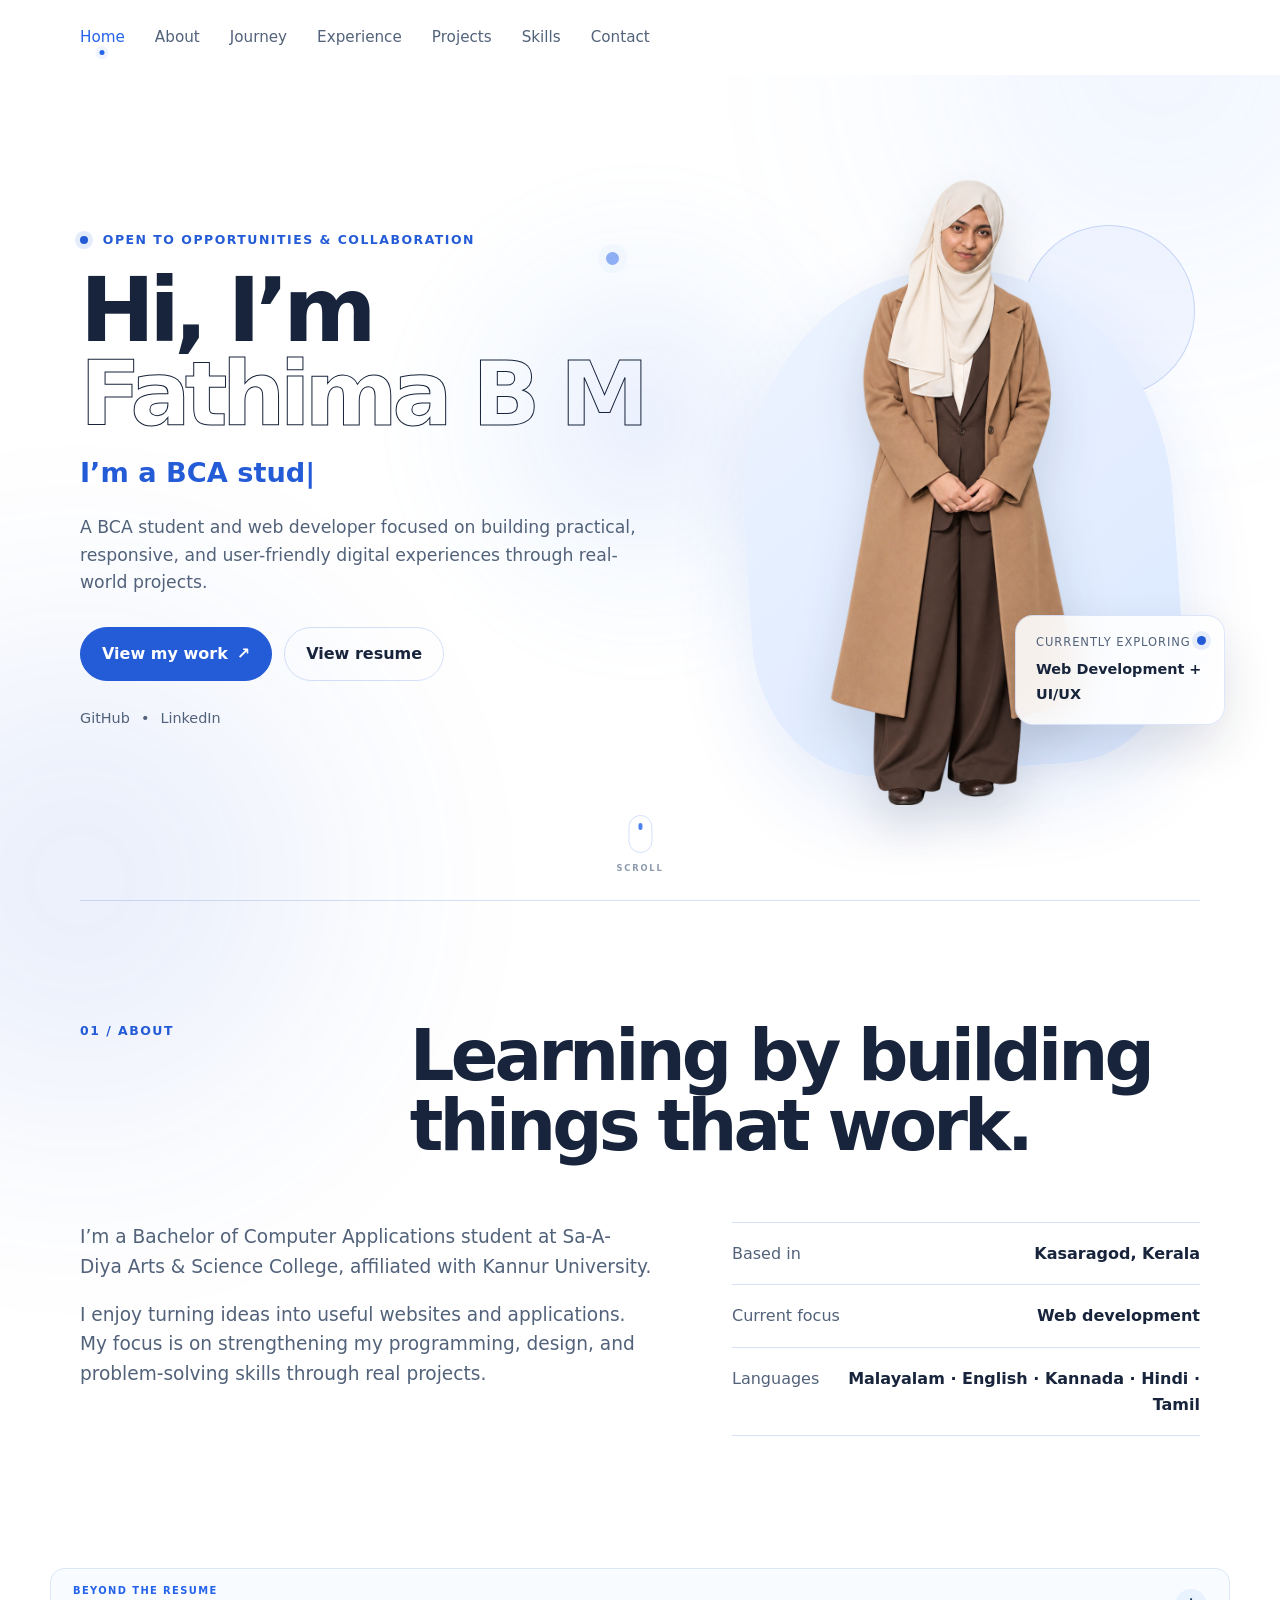
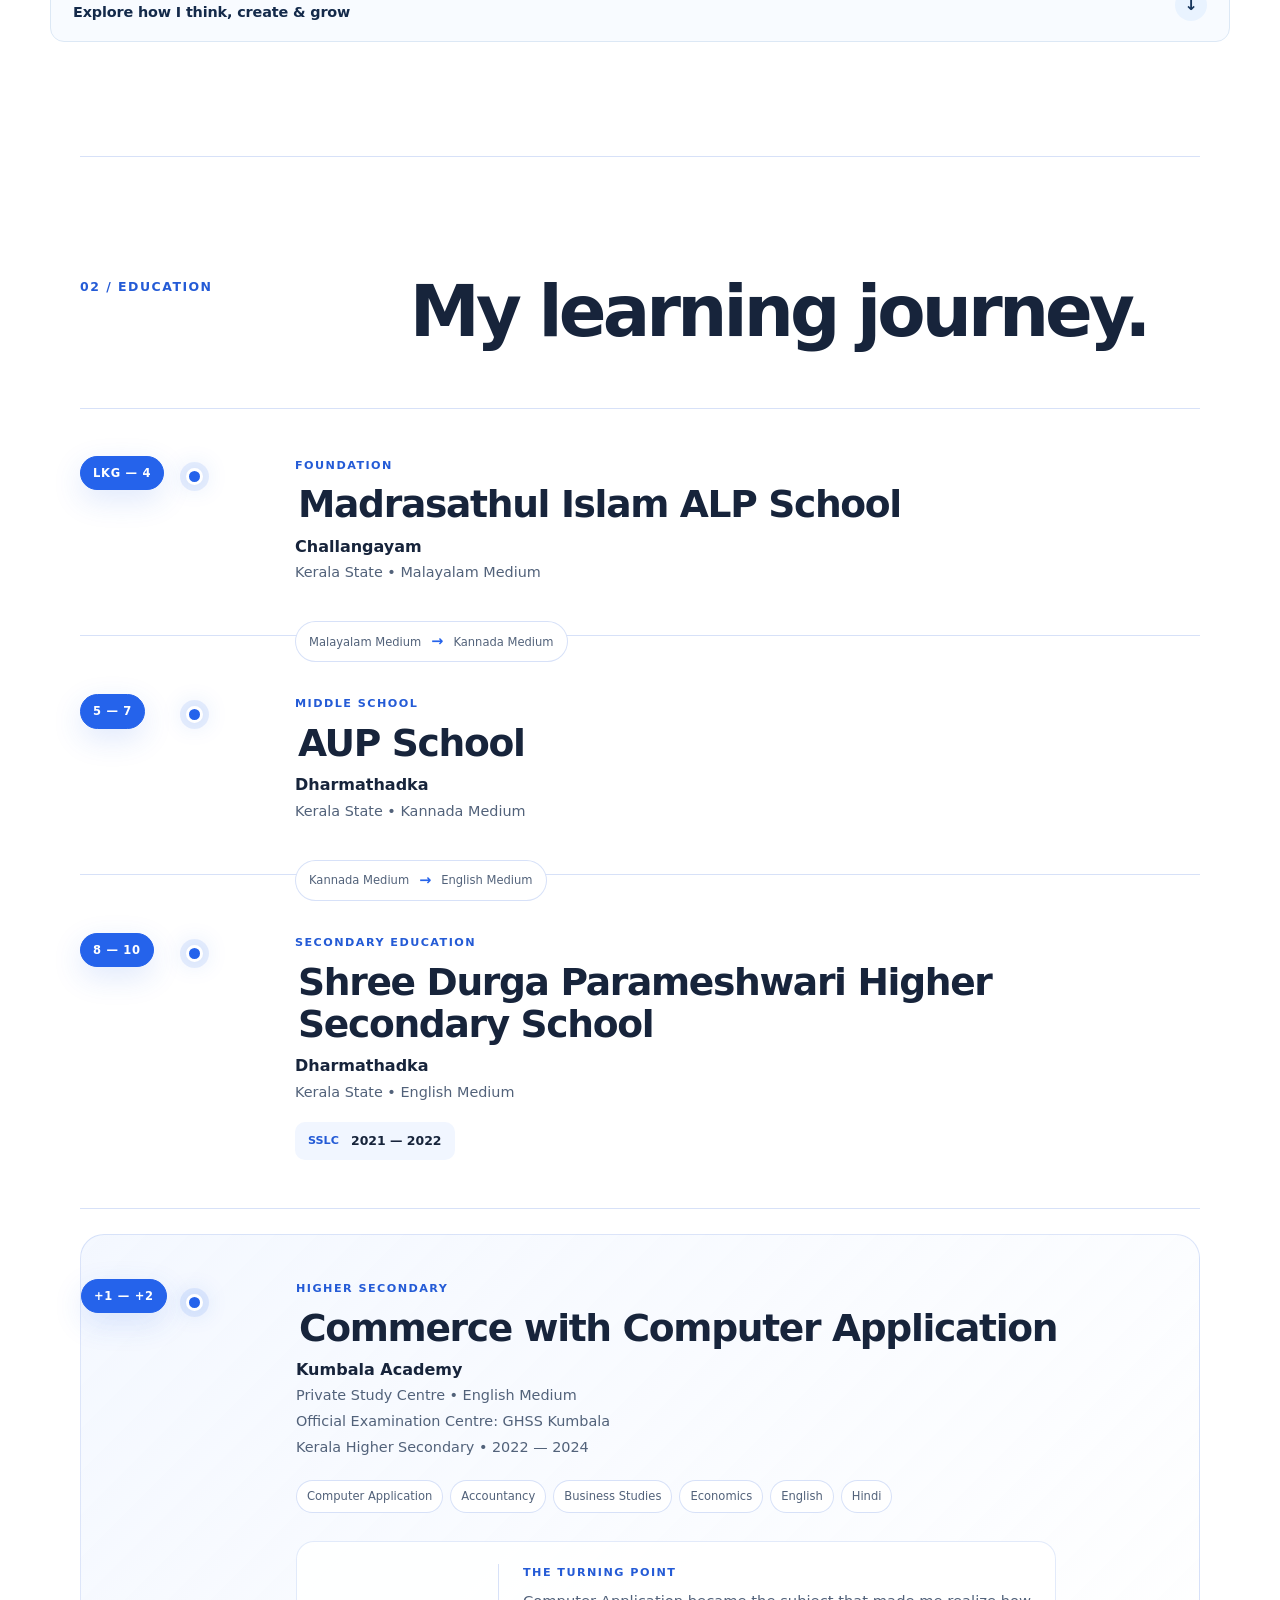
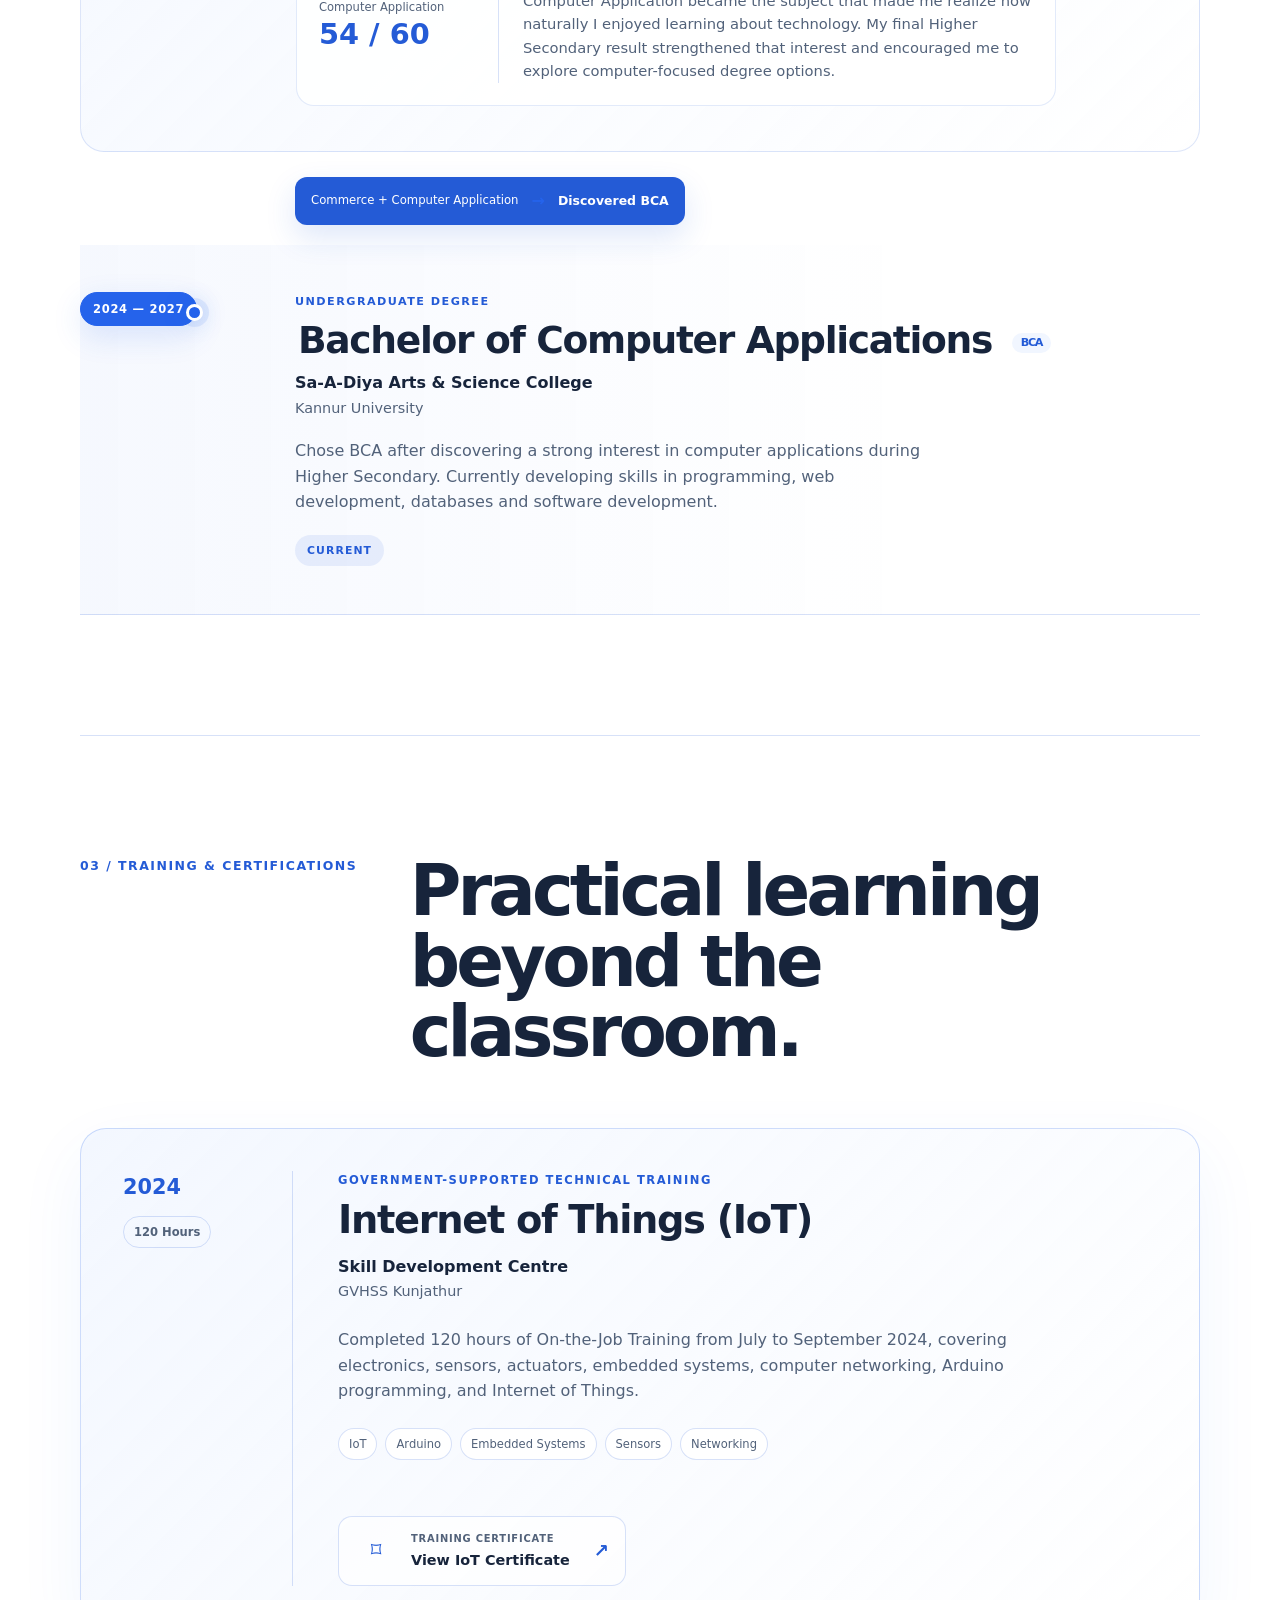
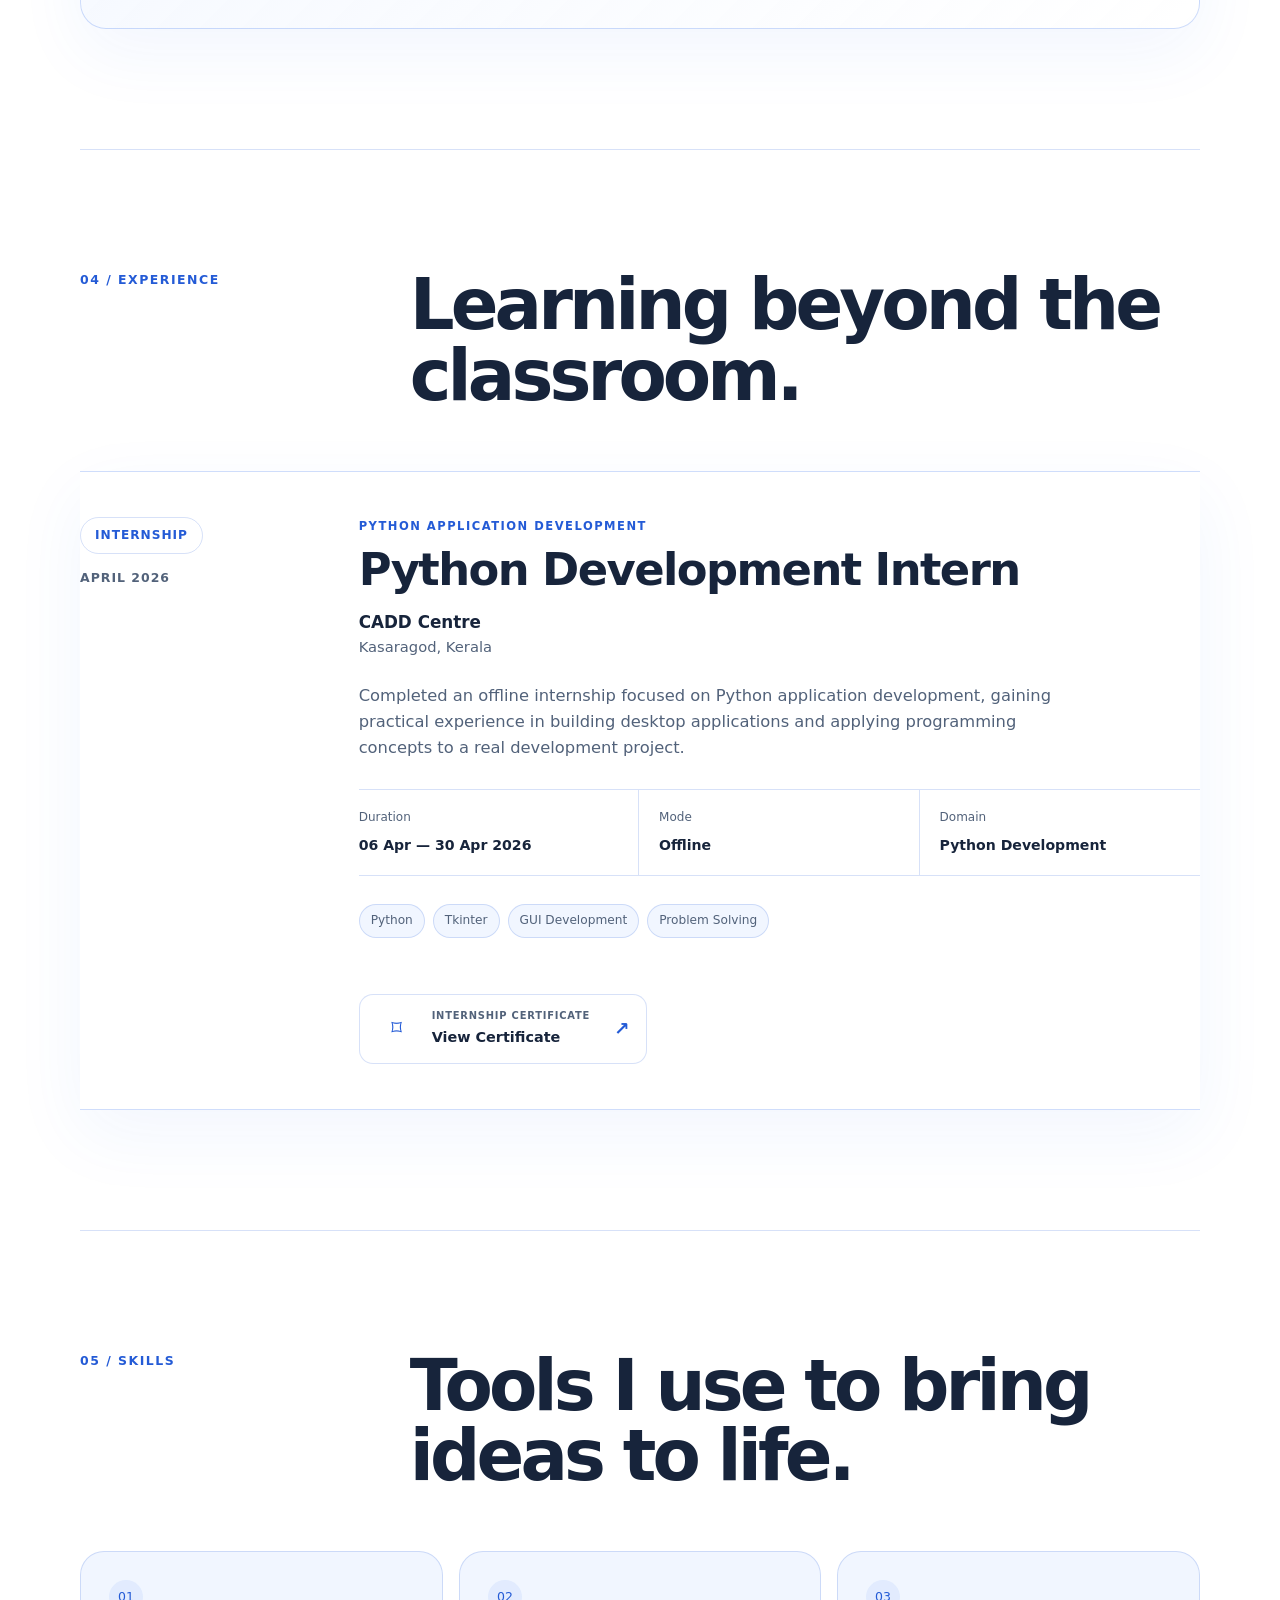
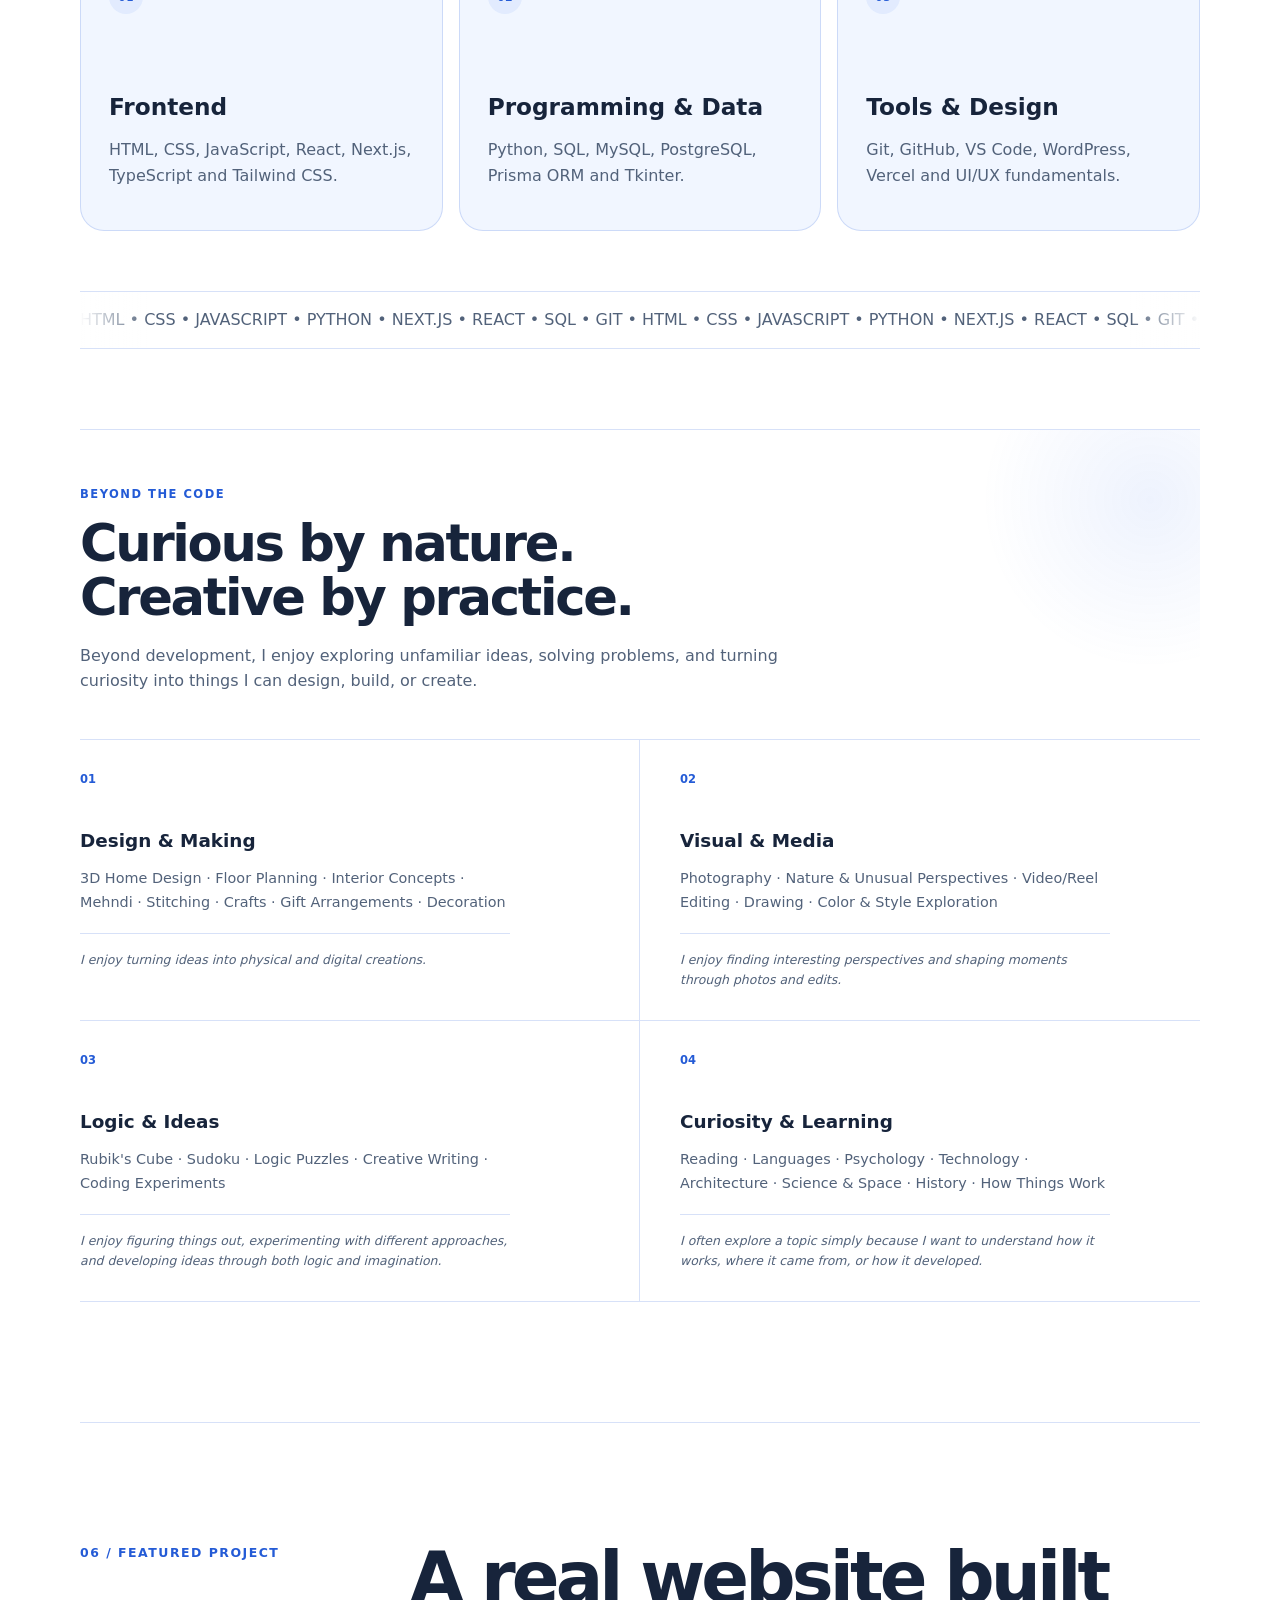
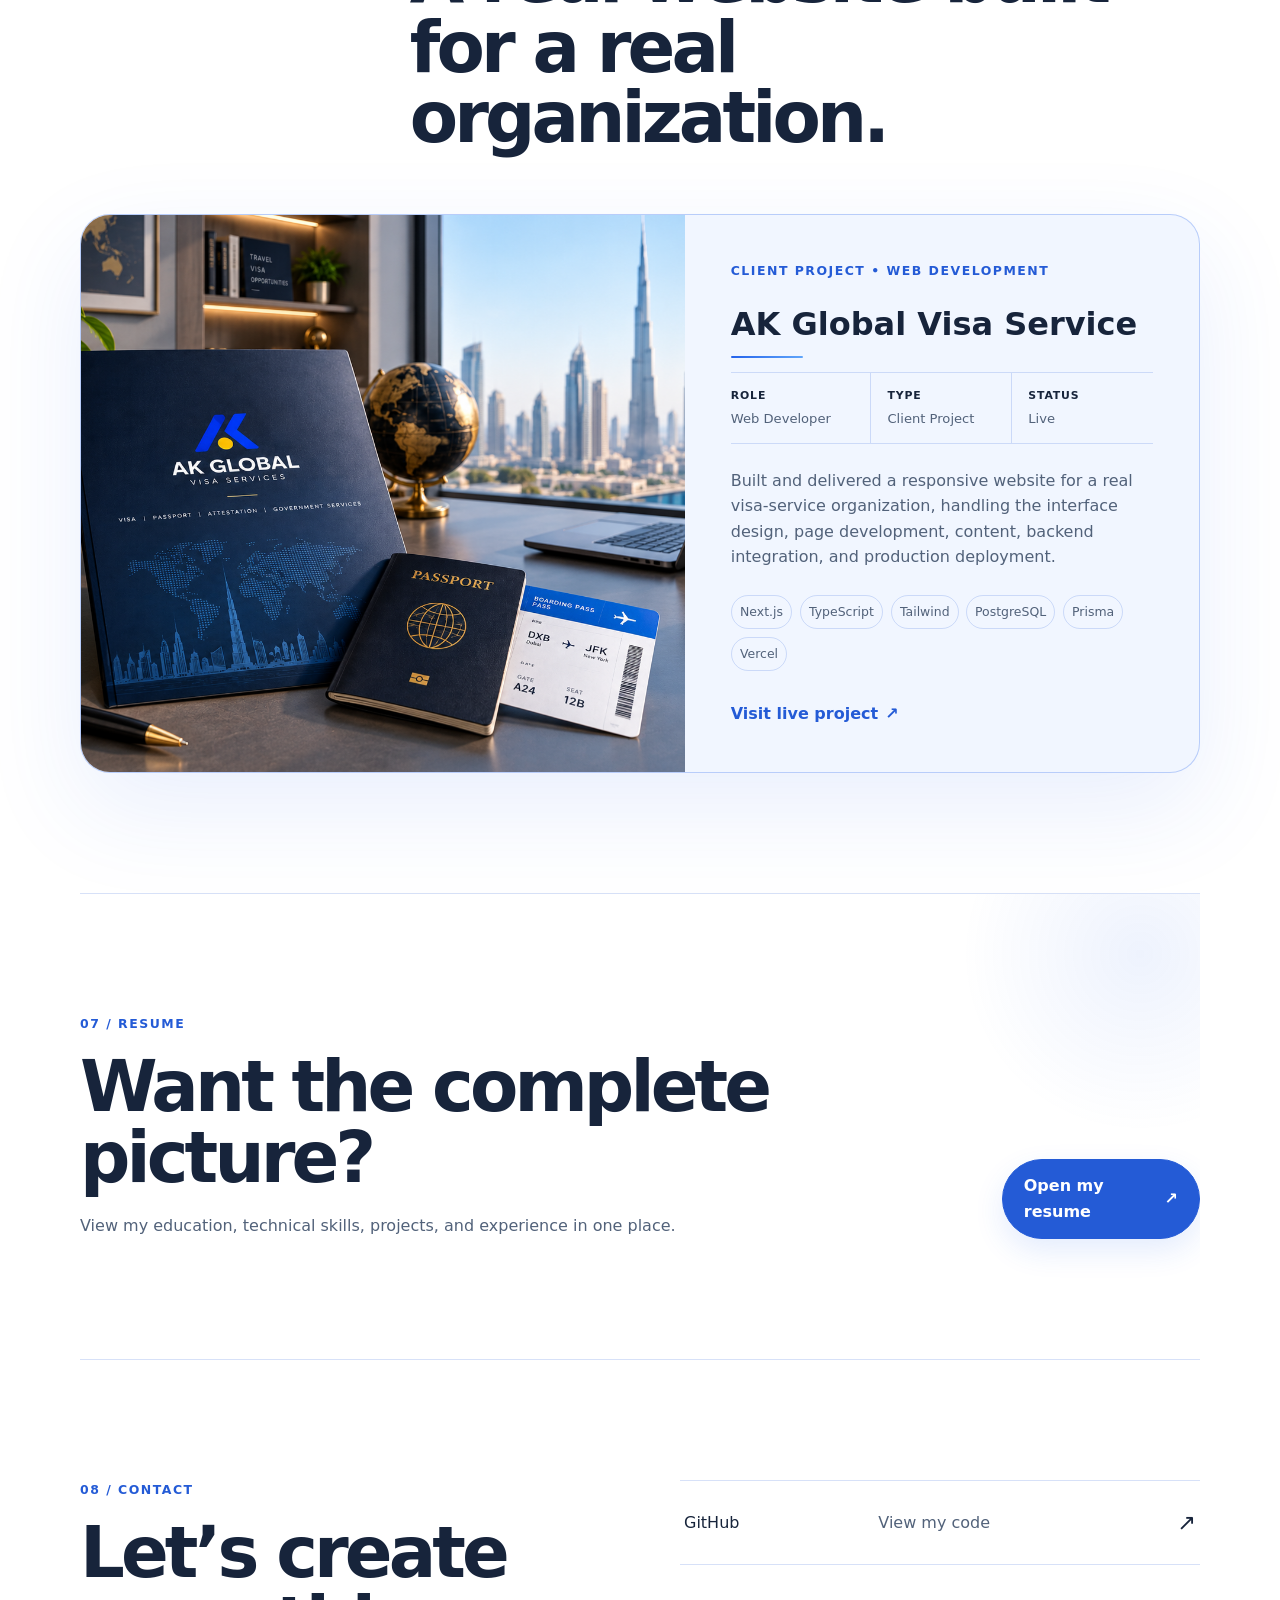
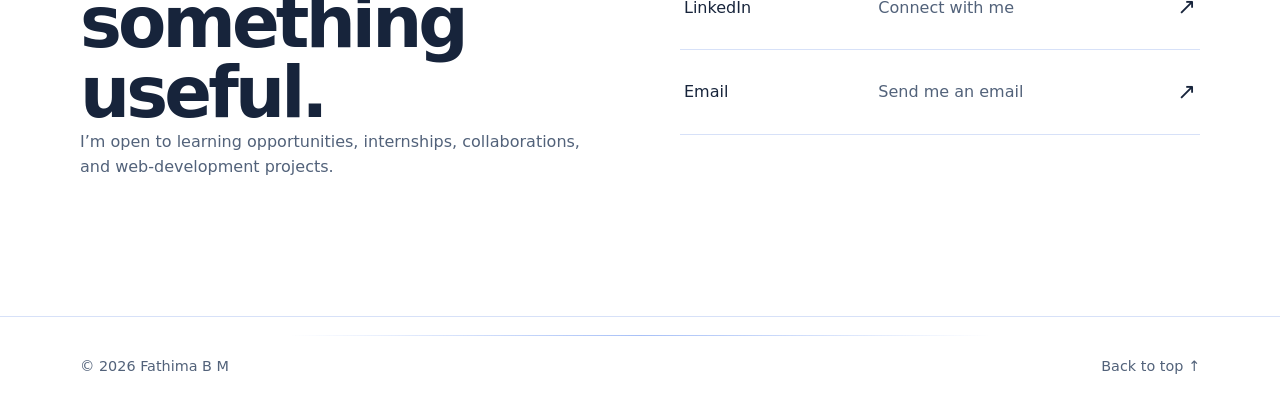
==== commit 67b19e09: "Improve portfolio home content" ====
--- a/index.html
+++ b/index.html
@@ -111,10 +111,13 @@
   <main>
     <section class="hero container" id="home">
       <div class="hero-copy reveal">
-        <p class="eyebrow"><span class="status-dot"></span> Available to learn and build</p>
+<p class="eyebrow"><span class="status-dot"></span> Open to opportunities &amp; collaboration</p>
         <h1>Hi, I’m <span>Fathima B M</span></h1>
         <p class="animated-role">I’m a <span id="typed-role">web developer</span><span class="cursor" aria-hidden="true">|</span></p>
-        <p class="hero-text">A BCA student who creates practical, responsive, and user-friendly digital experiences while continuously growing as a developer.</p>
+<p class="hero-text">
+  A BCA student and web developer focused on building practical, responsive,
+  and user-friendly digital experiences through real-world projects.
+</p>
         <div class="hero-actions">
           <a class="button button-primary" href="#projects">View my work <span aria-hidden="true">↗</span></a>
           <a class="button button-secondary" href="resume.html" target="_blank">View resume</a>
@@ -150,7 +153,7 @@
         <div class="facts reveal">
           <div><span>Based in</span><strong>Kasaragod, Kerala</strong></div>
           <div><span>Current focus</span><strong>Web development</strong></div>
-          <div><span>Languages</span><strong>Malayalam, English +</strong></div>
+          <div><span>Languages</span><strong>Malayalam · English · Kannada · Hindi · Tamil</strong></div>
         </div>
       </div>
     </section>
--- a/styles.css
+++ b/styles.css
@@ -4158,4 +4158,3425 @@
   .site-header {
     animation: none;
   }
+}
+/* =========================================================
+   PHASE 1 — 6+B CINEMATIC INTRO + HOME ENTRANCE
+   Portal → Signature → Portfolio
+========================================================= */
+
+
+/* ---------------------------------------------------------
+   1. PORTAL STAGE
+   Keep existing portal design, but finish earlier
+--------------------------------------------------------- */
+
+.portal-preintro {
+  animation:
+    phase1PortalExit 0.75s
+    cubic-bezier(0.76, 0, 0.24, 1)
+    1.85s forwards !important;
+}
+
+@keyframes phase1PortalExit {
+
+  0% {
+    opacity: 1;
+    transform: scale(1);
+    filter: blur(0);
+  }
+
+  55% {
+    opacity: 1;
+    transform: scale(0.94);
+  }
+
+  100% {
+    opacity: 0;
+    transform: scale(0.72);
+    filter: blur(8px);
+
+    visibility: hidden;
+    pointer-events: none;
+  }
+}
+
+
+/* ---------------------------------------------------------
+   2. SIGNATURE STAGE
+
+   The signature animations are PAUSED while the portal
+   is showing.
+
+   JavaScript starts them at the correct moment.
+--------------------------------------------------------- */
+
+.signature-intro {
+  animation:
+    phase1SignatureExit 0.85s
+    cubic-bezier(0.76, 0, 0.24, 1)
+    3.65s forwards !important;
+}
+
+
+/* Pause internal signature animation initially */
+
+.signature-intro .intro-grid,
+.signature-intro .intro-orb,
+.signature-intro .signature-line,
+.signature-intro .intro-status,
+.signature-intro .intro-status span,
+.signature-intro .signature-kicker,
+.signature-intro .signature-name,
+.signature-intro .signature-name::after,
+.signature-intro .signature-subline,
+.signature-intro .intro-corner,
+.signature-intro .intro-bottom-line {
+  animation-play-state: paused !important;
+}
+
+
+/* JavaScript adds this class after portal stage */
+
+.signature-intro.signature-active .intro-grid,
+.signature-intro.signature-active .intro-orb,
+.signature-intro.signature-active .signature-line,
+.signature-intro.signature-active .intro-status,
+.signature-intro.signature-active .intro-status span,
+.signature-intro.signature-active .signature-kicker,
+.signature-intro.signature-active .signature-name,
+.signature-intro.signature-active .signature-name::after,
+.signature-intro.signature-active .signature-subline,
+.signature-intro.signature-active .intro-corner,
+.signature-intro.signature-active .intro-bottom-line {
+  animation-play-state: running !important;
+}
+
+
+@keyframes phase1SignatureExit {
+
+  0% {
+    opacity: 1;
+    clip-path: inset(0 0 0 0);
+    transform: scale(1);
+  }
+
+  55% {
+    opacity: 1;
+  }
+
+  100% {
+    opacity: 0;
+
+    clip-path:
+      inset(49.7% 0 49.7% 0);
+
+    transform: scale(1.015);
+
+    visibility: hidden;
+    pointer-events: none;
+  }
+}
+
+
+/* ---------------------------------------------------------
+   3. HOME SECTION — INITIAL STATE
+--------------------------------------------------------- */
+
+body.intro-running .hero-copy {
+  opacity: 0;
+  transform: translateY(32px);
+}
+
+body.intro-running .portrait-wrap {
+  opacity: 0;
+  transform:
+    translateX(42px)
+    scale(0.97);
+}
+
+
+/* Individual hero elements */
+
+body.intro-running .hero-copy .eyebrow,
+body.intro-running .hero-copy h1,
+body.intro-running .hero-copy .animated-role,
+body.intro-running .hero-copy .hero-text,
+body.intro-running .hero-copy .hero-actions,
+body.intro-running .hero-copy .quick-links {
+  opacity: 0;
+  transform: translateY(22px);
+}
+
+
+/* ---------------------------------------------------------
+   4. HOME SECTION — MAIN ENTRANCE
+--------------------------------------------------------- */
+
+body.intro-complete .hero-copy {
+  animation:
+    phase1HeroContainer 0.7s
+    cubic-bezier(0.16, 1, 0.3, 1)
+    forwards;
+}
+
+
+body.intro-complete .portrait-wrap {
+  animation:
+    phase1PortraitEntrance 1.05s
+    cubic-bezier(0.16, 1, 0.3, 1)
+    0.12s forwards;
+}
+
+
+/* ---------------------------------------------------------
+   5. STAGGERED TEXT ENTRANCE
+--------------------------------------------------------- */
+
+body.intro-complete .hero-copy .eyebrow {
+  animation:
+    phase1HeroItem 0.65s ease
+    0.10s forwards;
+}
+
+
+body.intro-complete .hero-copy h1 {
+  animation:
+    phase1HeroTitle 0.9s
+    cubic-bezier(0.16, 1, 0.3, 1)
+    0.22s forwards;
+}
+
+
+body.intro-complete .hero-copy .animated-role {
+  animation:
+    phase1HeroItem 0.65s ease
+    0.46s forwards;
+}
+
+
+body.intro-complete .hero-copy .hero-text {
+  animation:
+    phase1HeroItem 0.7s ease
+    0.60s forwards;
+}
+
+
+body.intro-complete .hero-copy .hero-actions {
+  animation:
+    phase1HeroItem 0.7s ease
+    0.74s forwards;
+}
+
+
+body.intro-complete .hero-copy .quick-links {
+  animation:
+    phase1HeroItem 0.7s ease
+    0.88s forwards;
+}
+
+
+/* ---------------------------------------------------------
+   6. HOME ANIMATION KEYFRAMES
+--------------------------------------------------------- */
+
+@keyframes phase1HeroContainer {
+
+  from {
+    opacity: 0;
+    transform: translateY(32px);
+  }
+
+  to {
+    opacity: 1;
+    transform: translateY(0);
+  }
+
+}
+
+
+@keyframes phase1HeroItem {
+
+  from {
+    opacity: 0;
+    transform: translateY(22px);
+    filter: blur(4px);
+  }
+
+  to {
+    opacity: 1;
+    transform: translateY(0);
+    filter: blur(0);
+  }
+
+}
+
+
+@keyframes phase1HeroTitle {
+
+  from {
+    opacity: 0;
+
+    transform:
+      translateY(38px)
+      skewY(2deg);
+
+    filter: blur(5px);
+  }
+
+  to {
+    opacity: 1;
+
+    transform:
+      translateY(0)
+      skewY(0);
+
+    filter: blur(0);
+  }
+
+}
+
+
+@keyframes phase1PortraitEntrance {
+
+  from {
+    opacity: 0;
+
+    transform:
+      translateX(42px)
+      scale(0.97);
+
+    filter: blur(5px);
+  }
+
+  to {
+    opacity: 1;
+
+    transform:
+      translateX(0)
+      scale(1);
+
+    filter: blur(0);
+  }
+
+}
+
+
+/* ---------------------------------------------------------
+   7. SMALL CINEMATIC PORTRAIT FLOAT
+   Very subtle — not distracting
+--------------------------------------------------------- */
+
+body.intro-complete .portrait-wrap::after {
+  animation:
+    phase1PortraitDecoration 5s
+    ease-in-out
+    1.4s infinite alternate;
+}
+
+
+@keyframes phase1PortraitDecoration {
+
+  from {
+    transform: translate3d(0, 0, 0);
+  }
+
+  to {
+    transform: translate3d(0, -10px, 0);
+  }
+
+}
+
+
+/* ---------------------------------------------------------
+   8. BUTTON INTERACTION
+--------------------------------------------------------- */
+
+.hero-actions .button {
+  position: relative;
+  overflow: hidden;
+}
+
+.hero-actions .button::after {
+  content: "";
+
+  position: absolute;
+
+  top: -40%;
+  left: -75%;
+
+  width: 45%;
+  height: 180%;
+
+  transform: rotate(20deg);
+
+  background:
+    linear-gradient(
+      90deg,
+      transparent,
+      rgba(255,255,255,0.38),
+      transparent
+    );
+
+  transition:
+    left 0.65s
+    cubic-bezier(0.16, 1, 0.3, 1);
+
+  pointer-events: none;
+}
+
+
+.hero-actions .button:hover::after {
+  left: 130%;
+}
+
+
+/* ---------------------------------------------------------
+   9. PORTRAIT CARD — SMALL GLASS MOVEMENT
+--------------------------------------------------------- */
+
+body.intro-complete .portrait-card {
+  animation:
+    phase1PortraitCard 0.8s
+    cubic-bezier(0.16, 1, 0.3, 1)
+    0.9s both;
+}
+
+
+@keyframes phase1PortraitCard {
+
+  from {
+    opacity: 0;
+
+    transform:
+      translateX(20px)
+      translateY(12px);
+  }
+
+  to {
+    opacity: 1;
+    transform: translate(0, 0);
+  }
+
+}
+
+
+/* ---------------------------------------------------------
+   10. REDUCED MOTION / ACCESSIBILITY
+--------------------------------------------------------- */
+
+@media (prefers-reduced-motion: reduce) {
+
+  .portal-preintro,
+  .signature-intro {
+    display: none !important;
+  }
+
+  body.intro-running .hero-copy,
+  body.intro-running .portrait-wrap,
+  body.intro-running .hero-copy .eyebrow,
+  body.intro-running .hero-copy h1,
+  body.intro-running .hero-copy .animated-role,
+  body.intro-running .hero-copy .hero-text,
+  body.intro-running .hero-copy .hero-actions,
+  body.intro-running .hero-copy .quick-links {
+    opacity: 1 !important;
+    transform: none !important;
+    filter: none !important;
+  }
+
+}
+/* =========================================================
+   PHASE 1.5 — PREMIUM INTERACTIVE HOME DETAILS
+========================================================= */
+
+
+/* ---------------------------------------------------------
+   HERO ATMOSPHERE
+--------------------------------------------------------- */
+
+.hero {
+  position: relative;
+  isolation: isolate;
+}
+
+
+/* Soft moving blue glow */
+
+.hero::before {
+  content: "";
+
+  position: absolute;
+
+  width: 520px;
+  height: 520px;
+
+  left: 27%;
+  top: 18%;
+
+  border-radius: 50%;
+
+  background:
+    radial-gradient(
+      circle,
+      rgba(37, 99, 235, 0.10),
+      rgba(96, 165, 250, 0.045) 42%,
+      transparent 70%
+    );
+
+  filter: blur(14px);
+
+  pointer-events: none;
+
+  z-index: -1;
+
+  animation:
+    heroAtmosphere 8s
+    ease-in-out
+    infinite alternate;
+}
+
+
+@keyframes heroAtmosphere {
+
+  0% {
+    transform:
+      translate3d(-25px, 10px, 0)
+      scale(0.92);
+  }
+
+  100% {
+    transform:
+      translate3d(55px, -25px, 0)
+      scale(1.08);
+  }
+
+}
+
+
+/* ---------------------------------------------------------
+   SMALL DECORATIVE ORBIT
+--------------------------------------------------------- */
+
+.hero::after {
+  content: "";
+
+  position: absolute;
+
+  width: 13px;
+  height: 13px;
+
+  left: 47%;
+  top: 28%;
+
+  border-radius: 50%;
+
+  background: #2563eb;
+
+  box-shadow:
+    0 0 0 8px rgba(37, 99, 235, 0.06),
+    0 0 30px rgba(37, 99, 235, 0.18);
+
+  opacity: 0.5;
+
+  pointer-events: none;
+
+  z-index: -1;
+
+  animation:
+    heroOrbitDot 6s
+    ease-in-out
+    infinite;
+}
+
+
+@keyframes heroOrbitDot {
+
+  0%,
+  100% {
+    transform:
+      translate(0, 0)
+      scale(1);
+  }
+
+  30% {
+    transform:
+      translate(28px, -18px)
+      scale(0.75);
+  }
+
+  65% {
+    transform:
+      translate(-18px, 24px)
+      scale(1.15);
+  }
+
+}
+
+
+/* ---------------------------------------------------------
+   PORTRAIT MOUSE PARALLAX
+--------------------------------------------------------- */
+
+.portrait-frame {
+  --portrait-x: 0px;
+  --portrait-y: 0px;
+
+  transform:
+    translate3d(
+      var(--portrait-x),
+      var(--portrait-y),
+      0
+    );
+
+  transition:
+    transform 0.45s
+    cubic-bezier(0.16, 1, 0.3, 1);
+}
+
+
+/* Card moves slightly differently */
+
+.portrait-card {
+  --card-x: 0px;
+  --card-y: 0px;
+
+  transform:
+    translate3d(
+      var(--card-x),
+      var(--card-y),
+      0
+    );
+
+  transition:
+    transform 0.45s
+    cubic-bezier(0.16, 1, 0.3, 1),
+    box-shadow 0.35s ease;
+}
+
+
+.portrait-frame:hover .portrait-card {
+  box-shadow:
+    0 24px 60px
+    rgba(37, 99, 235, 0.15);
+}
+
+
+/* ---------------------------------------------------------
+   HERO SOCIAL LINKS — TINY INTERACTION
+--------------------------------------------------------- */
+
+.quick-links a {
+  position: relative;
+  transition:
+    color 0.25s ease,
+    transform 0.25s ease;
+}
+
+
+.quick-links a:hover {
+  transform: translateY(-2px);
+}
+
+
+.quick-links a::after {
+  content: "";
+
+  position: absolute;
+
+  left: 0;
+  bottom: -4px;
+
+  width: 100%;
+  height: 1px;
+
+  background: #2563eb;
+
+  transform:
+    scaleX(0);
+
+  transform-origin: right;
+
+  transition:
+    transform 0.35s
+    cubic-bezier(0.16, 1, 0.3, 1);
+}
+
+
+.quick-links a:hover::after {
+  transform: scaleX(1);
+  transform-origin: left;
+}
+
+
+/* ---------------------------------------------------------
+   SCROLL INDICATOR
+--------------------------------------------------------- */
+
+.hero-scroll-cue {
+  position: absolute;
+
+  left: 50%;
+  bottom: 25px;
+
+  transform: translateX(-50%);
+
+  display: flex;
+  flex-direction: column;
+  align-items: center;
+
+  gap: 9px;
+
+  color: #70819a;
+
+  text-decoration: none;
+
+  opacity: 0;
+
+  animation:
+    scrollCueReveal 0.8s ease
+    1.4s forwards;
+}
+
+
+.hero-scroll-cue span {
+  position: relative;
+
+  width: 24px;
+  height: 38px;
+
+  border:
+    1px solid
+    rgba(37, 99, 235, 0.25);
+
+  border-radius: 20px;
+}
+
+
+.hero-scroll-cue span::after {
+  content: "";
+
+  position: absolute;
+
+  width: 4px;
+  height: 7px;
+
+  left: 50%;
+  top: 7px;
+
+  transform: translateX(-50%);
+
+  border-radius: 10px;
+
+  background: #2563eb;
+
+  animation:
+    scrollDot 1.7s
+    ease-in-out
+    infinite;
+}
+
+
+.hero-scroll-cue small {
+  font-size: 0.52rem;
+
+  font-weight: 750;
+
+  letter-spacing: 0.22em;
+}
+
+
+@keyframes scrollDot {
+
+  0% {
+    opacity: 0;
+    transform:
+      translate(-50%, 0);
+  }
+
+  30% {
+    opacity: 1;
+  }
+
+  75% {
+    opacity: 1;
+  }
+
+  100% {
+    opacity: 0;
+
+    transform:
+      translate(-50%, 15px);
+  }
+
+}
+
+
+@keyframes scrollCueReveal {
+
+  from {
+    opacity: 0;
+
+    transform:
+      translate(-50%, 12px);
+  }
+
+  to {
+    opacity: 0.8;
+
+    transform:
+      translate(-50%, 0);
+  }
+
+}
+
+
+/* ---------------------------------------------------------
+   MOBILE
+--------------------------------------------------------- */
+
+@media (max-width: 860px) {
+
+  .hero::after {
+    display: none;
+  }
+
+  .hero-scroll-cue {
+    display: none;
+  }
+
+}
+
+
+/* ---------------------------------------------------------
+   REDUCED MOTION
+--------------------------------------------------------- */
+
+@media (prefers-reduced-motion: reduce) {
+
+  .hero::before,
+  .hero::after {
+    animation: none !important;
+  }
+
+  .portrait-frame,
+  .portrait-card {
+    transform: none !important;
+  }
+
+}
+/* =========================================================
+   PHASE 2 — ANIMATED EDUCATION JOURNEY
+   Scroll-driven timeline + stage reveals
+========================================================= */
+
+
+/* ---------------------------------------------------------
+   1. TIMELINE PROGRESS
+--------------------------------------------------------- */
+
+.education-journey {
+  --journey-progress: 0;
+
+  position: relative;
+}
+
+
+/*
+   Override the existing timeline line.
+   Instead of showing the entire line immediately,
+   it now grows as the visitor scrolls.
+*/
+
+.education-journey::before {
+  transform:
+    scaleY(var(--journey-progress));
+
+  transform-origin:
+    top center;
+
+  background:
+    linear-gradient(
+      to bottom,
+      #60a5fa,
+      #2563eb 40%,
+      #245bd6 80%,
+      rgba(36, 91, 214, 0.3)
+    );
+
+  box-shadow:
+    0 0 16px
+    rgba(37, 99, 235, 0.12);
+
+  transition:
+    transform 0.08s linear;
+}
+
+
+/* ---------------------------------------------------------
+   2. EDUCATION ITEM INITIAL STATE
+--------------------------------------------------------- */
+
+.journey-item {
+  --journey-direction: 28px;
+}
+
+
+/* Slight movement before activation */
+
+.journey-item .journey-stage {
+  opacity: 0;
+
+  transform:
+    translateX(-18px);
+
+  transition:
+    opacity 0.65s ease,
+    transform 0.8s
+    cubic-bezier(0.16, 1, 0.3, 1);
+}
+
+
+.journey-item .journey-content {
+  opacity: 0;
+
+  transform:
+    translateX(var(--journey-direction))
+    translateY(12px);
+
+  filter: blur(4px);
+
+  transition:
+    opacity 0.75s ease,
+    transform 0.9s
+    cubic-bezier(0.16, 1, 0.3, 1),
+    filter 0.7s ease;
+}
+
+
+/* ---------------------------------------------------------
+   3. ALTERNATE DIRECTION
+--------------------------------------------------------- */
+
+.journey-item:nth-of-type(even) {
+  --journey-direction: -24px;
+}
+
+
+/* ---------------------------------------------------------
+   4. ACTIVE STAGE
+--------------------------------------------------------- */
+
+.journey-item.journey-active .journey-stage {
+  opacity: 1;
+  transform: translateX(0);
+}
+
+
+.journey-item.journey-active .journey-content {
+  opacity: 1;
+
+  transform:
+    translateX(0)
+    translateY(0);
+
+  filter: blur(0);
+}
+
+
+/* ---------------------------------------------------------
+   5. TIMELINE DOT
+--------------------------------------------------------- */
+
+.journey-item::before {
+  opacity: 0.34;
+
+  transform:
+    scale(0.72);
+
+  transition:
+    opacity 0.45s ease,
+    transform 0.55s
+    cubic-bezier(0.16, 1, 0.3, 1),
+    background 0.45s ease,
+    box-shadow 0.45s ease;
+}
+
+
+.journey-item.journey-active::before {
+  opacity: 1;
+
+  transform:
+    scale(1);
+
+  background:
+    #2563eb;
+
+  border-color:
+    #ffffff;
+
+  box-shadow:
+    0 0 0 6px
+      rgba(37, 99, 235, 0.10),
+
+    0 0 24px
+      rgba(37, 99, 235, 0.28);
+}
+
+
+/* Little pulse when the stage activates */
+
+.journey-item.journey-active::after {
+  content: "";
+
+  position: absolute;
+
+  left: 103px;
+  top: 56px;
+
+  width: 17px;
+  height: 17px;
+
+  border:
+    1px solid
+    rgba(37, 99, 235, 0.45);
+
+  border-radius: 50%;
+
+  pointer-events: none;
+
+  animation:
+    journeyDotPulse 1.3s
+    ease-out
+    1 forwards;
+}
+
+
+@keyframes journeyDotPulse {
+
+  0% {
+    opacity: 0.8;
+    transform: scale(0.5);
+  }
+
+  100% {
+    opacity: 0;
+    transform: scale(2.6);
+  }
+
+}
+
+
+/* ---------------------------------------------------------
+   6. STAGE PILL
+--------------------------------------------------------- */
+
+.journey-stage span {
+  transition:
+    color 0.35s ease,
+    background 0.35s ease,
+    border-color 0.35s ease,
+    box-shadow 0.35s ease,
+    transform 0.35s ease;
+}
+
+
+.journey-item.journey-active
+.journey-stage span {
+
+  color: #ffffff;
+
+  background:
+    #2563eb;
+
+  border-color:
+    #2563eb;
+
+  box-shadow:
+    0 10px 30px
+    rgba(37, 99, 235, 0.15);
+
+  transform:
+    translateY(-2px);
+}
+
+
+/* ---------------------------------------------------------
+   7. TITLE EMPHASIS
+--------------------------------------------------------- */
+
+.journey-content h3 {
+  transition:
+    color 0.35s ease,
+    transform 0.4s ease;
+}
+
+
+.journey-item.journey-active
+.journey-content h3 {
+  transform:
+    translateX(3px);
+}
+
+
+/* ---------------------------------------------------------
+   8. MEDIUM-CHANGE / DECISION MOMENTS
+--------------------------------------------------------- */
+
+.journey-change,
+.journey-decision {
+
+  opacity: 0;
+
+  transform:
+    translateY(18px)
+    scale(0.97);
+
+  filter: blur(4px);
+
+  transition:
+    opacity 0.65s ease,
+    transform 0.75s
+    cubic-bezier(0.16, 1, 0.3, 1),
+    filter 0.6s ease;
+}
+
+
+.journey-change.journey-transition-active,
+.journey-decision.journey-transition-active {
+
+  opacity: 1;
+
+  transform:
+    translateY(0)
+    scale(1);
+
+  filter: blur(0);
+}
+
+
+/* Animate the arrow */
+
+.journey-change b,
+.journey-decision b {
+  transition:
+    transform 0.45s
+    cubic-bezier(0.16, 1, 0.3, 1),
+    color 0.3s ease;
+}
+
+
+.journey-change.journey-transition-active b,
+.journey-decision.journey-transition-active b {
+
+  color:
+    #2563eb;
+
+  animation:
+    journeyArrow 1.5s
+    ease-in-out
+    0.4s 2;
+}
+
+
+@keyframes journeyArrow {
+
+  0%,
+  100% {
+    transform:
+      translateX(0);
+  }
+
+  50% {
+    transform:
+      translateX(7px);
+  }
+
+}
+
+
+/* ---------------------------------------------------------
+   9. TURNING POINT — +1 / +2
+--------------------------------------------------------- */
+
+.journey-important.journey-active {
+  position: relative;
+}
+
+
+.journey-important.journey-active
+.journey-discovery {
+
+  animation:
+    journeyDiscoveryReveal
+    0.8s
+    cubic-bezier(0.16, 1, 0.3, 1)
+    0.25s both;
+}
+
+
+@keyframes journeyDiscoveryReveal {
+
+  from {
+    opacity: 0;
+
+    transform:
+      translateY(16px);
+
+    filter:
+      blur(3px);
+  }
+
+  to {
+    opacity: 1;
+
+    transform:
+      translateY(0);
+
+    filter:
+      blur(0);
+  }
+
+}
+
+
+/* ---------------------------------------------------------
+   10. CURRENT BCA STAGE
+--------------------------------------------------------- */
+
+.journey-current.journey-active {
+
+  background:
+    linear-gradient(
+      90deg,
+      rgba(37, 99, 235, 0.045),
+      transparent 75%
+    );
+}
+
+
+.journey-current.journey-active::before {
+
+  animation:
+    currentJourneyPulse
+    2.4s
+    ease-in-out
+    infinite;
+}
+
+
+@keyframes currentJourneyPulse {
+
+  0%,
+  100% {
+
+    box-shadow:
+      0 0 0 7px
+      rgba(37, 99, 235, 0.08);
+  }
+
+  50% {
+
+    box-shadow:
+      0 0 0 11px
+      rgba(37, 99, 235, 0.025),
+
+      0 0 25px
+      rgba(37, 99, 235, 0.22);
+  }
+
+}
+
+
+/* CURRENT badge */
+
+.journey-current-badge {
+
+  position: relative;
+
+  overflow: hidden;
+}
+
+
+.journey-current-badge::after {
+
+  content: "";
+
+  position: absolute;
+
+  top: 0;
+  left: -100%;
+
+  width: 55%;
+  height: 100%;
+
+  background:
+    linear-gradient(
+      90deg,
+      transparent,
+      rgba(255,255,255,0.8),
+      transparent
+    );
+
+  transform:
+    skewX(-20deg);
+}
+
+
+.journey-current.journey-active
+.journey-current-badge::after {
+
+  animation:
+    currentBadgeSweep
+    2.2s
+    ease
+    0.8s infinite;
+}
+
+
+@keyframes currentBadgeSweep {
+
+  0% {
+    left: -100%;
+  }
+
+  50%,
+  100% {
+    left: 150%;
+  }
+
+}
+
+
+/* ---------------------------------------------------------
+   11. DESKTOP HOVER AFTER ACTIVATION
+--------------------------------------------------------- */
+
+@media (hover: hover) {
+
+  .journey-item.journey-active:hover
+  .journey-content {
+
+    transform:
+      translateX(7px);
+  }
+
+}
+
+
+/* ---------------------------------------------------------
+   12. TABLET / MOBILE DOT FIX
+--------------------------------------------------------- */
+
+@media (max-width: 800px) {
+
+  .journey-item.journey-active::after {
+
+    left: 7px;
+    top: 42px;
+  }
+
+
+  .journey-item {
+    --journey-direction: 18px;
+  }
+
+
+  .journey-item:nth-of-type(even) {
+    --journey-direction: 18px;
+  }
+
+}
+
+
+/* ---------------------------------------------------------
+   13. REDUCED MOTION
+--------------------------------------------------------- */
+
+@media (prefers-reduced-motion: reduce) {
+
+  .education-journey::before {
+
+    transform:
+      scaleY(1) !important;
+  }
+
+
+  .journey-item .journey-stage,
+  .journey-item .journey-content,
+  .journey-change,
+  .journey-decision {
+
+    opacity: 1 !important;
+
+    transform:
+      none !important;
+
+    filter:
+      none !important;
+  }
+
+
+  .journey-item::before {
+
+    opacity: 1;
+
+    transform:
+      none;
+  }
+
+}
+/* =========================================================
+   PHASE 3 — TRAINING + EXPERIENCE
+========================================================= */
+
+
+/* ---------------------------------------------------------
+   TRAINING / EXPERIENCE INITIAL STATES
+--------------------------------------------------------- */
+
+.training-card,
+.internship-card {
+  opacity: 0;
+  filter: blur(4px);
+
+  transition:
+    opacity 0.8s ease,
+    transform 0.9s cubic-bezier(0.16, 1, 0.3, 1),
+    filter 0.75s ease,
+    box-shadow 0.45s ease,
+    border-color 0.45s ease;
+}
+
+.training-card {
+  transform: translateX(-34px) translateY(14px);
+}
+
+.internship-card {
+  transform: translateX(34px) translateY(14px);
+}
+
+
+/* ---------------------------------------------------------
+   ACTIVE STATE
+--------------------------------------------------------- */
+
+.training-card.phase3-active,
+.internship-card.phase3-active {
+  opacity: 1;
+
+  transform:
+    translateX(0)
+    translateY(0);
+
+  filter: blur(0);
+}
+
+
+/* ---------------------------------------------------------
+   SUBTLE CARD EMPHASIS
+--------------------------------------------------------- */
+
+.training-card.phase3-active,
+.internship-card.phase3-active {
+  border-color:
+    rgba(37, 99, 235, 0.22);
+
+  box-shadow:
+    0 24px 70px
+    rgba(37, 99, 235, 0.06);
+}
+
+
+/* ---------------------------------------------------------
+   TRAINING LEFT SIDE
+--------------------------------------------------------- */
+
+.training-side,
+.internship-side {
+  transition:
+    transform 0.8s
+    cubic-bezier(0.16, 1, 0.3, 1),
+    opacity 0.7s ease;
+}
+
+.training-card:not(.phase3-active) .training-side,
+.internship-card:not(.phase3-active) .internship-side {
+  opacity: 0;
+  transform: translateY(18px);
+}
+
+.training-card.phase3-active .training-side,
+.internship-card.phase3-active .internship-side {
+  opacity: 1;
+  transform: translateY(0);
+}
+
+
+/* ---------------------------------------------------------
+   MAIN CONTENT STAGGER
+--------------------------------------------------------- */
+
+.training-content > *,
+.internship-content > * {
+  opacity: 0;
+  transform: translateY(16px);
+
+  transition:
+    opacity 0.6s ease,
+    transform 0.7s
+    cubic-bezier(0.16, 1, 0.3, 1);
+}
+
+.phase3-active .training-content > *,
+.phase3-active .internship-content > * {
+  opacity: 1;
+  transform: translateY(0);
+}
+
+
+/* stagger */
+
+.phase3-active .training-content > *:nth-child(1),
+.phase3-active .internship-content > *:nth-child(1) {
+  transition-delay: 0.10s;
+}
+
+.phase3-active .training-content > *:nth-child(2),
+.phase3-active .internship-content > *:nth-child(2) {
+  transition-delay: 0.18s;
+}
+
+.phase3-active .training-content > *:nth-child(3),
+.phase3-active .internship-content > *:nth-child(3) {
+  transition-delay: 0.26s;
+}
+
+.phase3-active .training-content > *:nth-child(4),
+.phase3-active .internship-content > *:nth-child(4) {
+  transition-delay: 0.34s;
+}
+
+.phase3-active .training-content > *:nth-child(5),
+.phase3-active .internship-content > *:nth-child(5) {
+  transition-delay: 0.42s;
+}
+
+.phase3-active .training-content > *:nth-child(6),
+.phase3-active .internship-content > *:nth-child(6) {
+  transition-delay: 0.50s;
+}
+
+.phase3-active .training-content > *:nth-child(7),
+.phase3-active .internship-content > *:nth-child(7) {
+  transition-delay: 0.58s;
+}
+
+
+/* ---------------------------------------------------------
+   BADGES / YEAR EMPHASIS
+--------------------------------------------------------- */
+
+.training-year,
+.training-hours,
+.internship-badge,
+.internship-date {
+  transition:
+    transform 0.35s ease,
+    box-shadow 0.35s ease,
+    background 0.35s ease;
+}
+
+.training-card.phase3-active .training-year,
+.training-card.phase3-active .training-hours,
+.internship-card.phase3-active .internship-badge {
+  animation:
+    phase3BadgePop
+    0.65s
+    cubic-bezier(0.16, 1, 0.3, 1)
+    both;
+}
+
+@keyframes phase3BadgePop {
+
+  from {
+    opacity: 0;
+    transform: scale(0.86);
+  }
+
+  to {
+    opacity: 1;
+    transform: scale(1);
+  }
+
+}
+
+
+/* ---------------------------------------------------------
+   INTERNSHIP DETAILS
+--------------------------------------------------------- */
+
+.internship-details div {
+  transition:
+    background 0.3s ease,
+    transform 0.3s ease;
+}
+
+.internship-details div:hover {
+  background:
+    rgba(37, 99, 235, 0.035);
+
+  transform:
+    translateY(-2px);
+}
+
+
+/* ---------------------------------------------------------
+   TAGS
+--------------------------------------------------------- */
+
+.training-tags span,
+.education-tags span {
+  transition:
+    transform 0.28s ease,
+    border-color 0.28s ease,
+    background 0.28s ease;
+}
+
+.training-tags span:hover,
+.education-tags span:hover {
+  transform:
+    translateY(-3px);
+
+  border-color:
+    rgba(37, 99, 235, 0.35);
+
+  background:
+    rgba(37, 99, 235, 0.05);
+}
+
+
+/* ---------------------------------------------------------
+   CERTIFICATE LINK — PREMIUM SWEEP
+--------------------------------------------------------- */
+
+.certificate-link {
+  position: relative;
+  overflow: hidden;
+}
+
+.certificate-link::after {
+  content: "";
+
+  position: absolute;
+
+  top: -40%;
+  left: -60%;
+
+  width: 36%;
+  height: 180%;
+
+  transform: rotate(20deg);
+
+  background:
+    linear-gradient(
+      90deg,
+      transparent,
+      rgba(255,255,255,0.75),
+      transparent
+    );
+
+  transition:
+    left 0.7s
+    cubic-bezier(0.16, 1, 0.3, 1);
+
+  pointer-events: none;
+}
+
+.certificate-link:hover::after {
+  left: 130%;
+}
+
+
+/* ---------------------------------------------------------
+   EXPERIENCE CARD HOVER
+--------------------------------------------------------- */
+
+@media (hover: hover) {
+
+  .training-card.phase3-active:hover,
+  .internship-card.phase3-active:hover {
+
+    transform:
+      translateY(-4px);
+
+    box-shadow:
+      0 30px 80px
+      rgba(37, 99, 235, 0.09);
+  }
+
+}
+
+
+/* ---------------------------------------------------------
+   REDUCED MOTION
+--------------------------------------------------------- */
+
+@media (prefers-reduced-motion: reduce) {
+
+  .training-card,
+  .internship-card,
+  .training-content > *,
+  .internship-content > *,
+  .training-side,
+  .internship-side {
+
+    opacity: 1 !important;
+
+    transform: none !important;
+
+    filter: none !important;
+  }
+
+}
+/* =========================================================
+   PHASE 4 — FEATURED PROJECT / AK GLOBAL
+========================================================= */
+
+
+/* ---------------------------------------------------------
+   PROJECT CARD ENTRANCE
+--------------------------------------------------------- */
+
+.project-card {
+  opacity: 0;
+
+  transform:
+    translateY(40px)
+    scale(0.985);
+
+  filter: blur(5px);
+
+  transition:
+    opacity 0.8s ease,
+    transform 1s cubic-bezier(0.16, 1, 0.3, 1),
+    filter 0.8s ease,
+    box-shadow 0.45s ease,
+    border-color 0.45s ease;
+}
+
+
+.project-card.phase4-active {
+  opacity: 1;
+
+  transform:
+    translateY(0)
+    scale(1);
+
+  filter: blur(0);
+
+  border-color:
+    rgba(37, 99, 235, 0.28);
+
+  box-shadow:
+    0 35px 100px
+    rgba(37, 99, 235, 0.10);
+}
+
+
+/* ---------------------------------------------------------
+   PROJECT IMAGE
+--------------------------------------------------------- */
+
+.project-visual {
+  position: relative;
+
+  overflow: hidden;
+}
+
+
+.project-cover-image {
+  transform:
+    scale(1.07)
+    translateX(-12px);
+
+  transition:
+    transform 1.2s
+    cubic-bezier(0.16, 1, 0.3, 1),
+    filter 0.5s ease;
+}
+
+
+.project-card.phase4-active
+.project-cover-image {
+
+  transform:
+    scale(1)
+    translateX(0);
+}
+
+
+/* ---------------------------------------------------------
+   IMAGE LIGHT SWEEP
+--------------------------------------------------------- */
+
+.project-visual::after {
+
+  content: "";
+
+  position: absolute;
+
+  inset: -20% auto -20% -55%;
+
+  width: 32%;
+
+  background:
+    linear-gradient(
+      90deg,
+      transparent,
+      rgba(255,255,255,0.38),
+      transparent
+    );
+
+  transform:
+    rotate(12deg);
+
+  pointer-events: none;
+}
+
+
+.project-card.phase4-active
+.project-visual::after {
+
+  animation:
+    projectSweep
+    1.5s
+    ease
+    0.45s
+    1;
+}
+
+
+@keyframes projectSweep {
+
+  from {
+    left: -55%;
+  }
+
+  to {
+    left: 130%;
+  }
+
+}
+
+
+/* ---------------------------------------------------------
+   PROJECT INFO STAGGER
+--------------------------------------------------------- */
+
+.project-info > * {
+
+  opacity: 0;
+
+  transform:
+    translateY(16px);
+
+  transition:
+    opacity 0.6s ease,
+    transform 0.7s
+    cubic-bezier(0.16, 1, 0.3, 1);
+}
+
+
+.project-card.phase4-active
+.project-info > * {
+
+  opacity: 1;
+
+  transform:
+    translateY(0);
+}
+
+
+/* stagger timing */
+
+.project-card.phase4-active
+.project-info > *:nth-child(1) {
+  transition-delay: 0.14s;
+}
+
+.project-card.phase4-active
+.project-info > *:nth-child(2) {
+  transition-delay: 0.24s;
+}
+
+.project-card.phase4-active
+.project-info > *:nth-child(3) {
+  transition-delay: 0.34s;
+}
+
+.project-card.phase4-active
+.project-info > *:nth-child(4) {
+  transition-delay: 0.44s;
+}
+
+.project-card.phase4-active
+.project-info > *:nth-child(5) {
+  transition-delay: 0.54s;
+}
+
+.project-card.phase4-active
+.project-info > *:nth-child(6) {
+  transition-delay: 0.64s;
+}
+
+
+/* ---------------------------------------------------------
+   TITLE EMPHASIS
+--------------------------------------------------------- */
+
+.project-info h3 {
+  position: relative;
+}
+
+
+.project-info h3::after {
+
+  content: "";
+
+  position: absolute;
+
+  left: 0;
+  bottom: -8px;
+
+  width: 0;
+  height: 2px;
+
+  border-radius: 99px;
+
+  background:
+    linear-gradient(
+      90deg,
+      #2563eb,
+      #60a5fa
+    );
+
+  transition:
+    width 0.8s
+    cubic-bezier(0.16, 1, 0.3, 1);
+}
+
+
+.project-card.phase4-active
+.project-info h3::after {
+
+  width: 72px;
+}
+
+
+/* ---------------------------------------------------------
+   PROJECT META
+--------------------------------------------------------- */
+
+.project-meta span {
+
+  transition:
+    transform 0.3s ease,
+    background 0.3s ease,
+    border-color 0.3s ease;
+}
+
+
+.project-meta span:hover {
+
+  transform:
+    translateY(-3px);
+
+  background:
+    rgba(37, 99, 235, 0.045);
+}
+
+
+/* ---------------------------------------------------------
+   TECH TAGS
+--------------------------------------------------------- */
+
+.project-card.phase4-active
+.tags span {
+
+  animation:
+    projectTagPop
+    0.45s
+    cubic-bezier(0.16, 1, 0.3, 1)
+    both;
+}
+
+
+.project-card.phase4-active
+.tags span:nth-child(1) {
+  animation-delay: 0.62s;
+}
+
+.project-card.phase4-active
+.tags span:nth-child(2) {
+  animation-delay: 0.68s;
+}
+
+.project-card.phase4-active
+.tags span:nth-child(3) {
+  animation-delay: 0.74s;
+}
+
+.project-card.phase4-active
+.tags span:nth-child(4) {
+  animation-delay: 0.80s;
+}
+
+.project-card.phase4-active
+.tags span:nth-child(5) {
+  animation-delay: 0.86s;
+}
+
+.project-card.phase4-active
+.tags span:nth-child(6) {
+  animation-delay: 0.92s;
+}
+
+
+@keyframes projectTagPop {
+
+  from {
+    opacity: 0;
+
+    transform:
+      translateY(8px)
+      scale(0.92);
+  }
+
+  to {
+    opacity: 1;
+
+    transform:
+      translateY(0)
+      scale(1);
+  }
+
+}
+
+
+/* ---------------------------------------------------------
+   LIVE PROJECT LINK
+--------------------------------------------------------- */
+
+.text-link {
+
+  position: relative;
+
+  display: inline-flex;
+
+  align-items: center;
+
+  gap: 7px;
+
+  transition:
+    transform 0.3s ease,
+    color 0.3s ease;
+}
+
+
+.text-link::after {
+
+  content: "";
+
+  position: absolute;
+
+  left: 0;
+  bottom: -5px;
+
+  width: 100%;
+  height: 1px;
+
+  background:
+    #2563eb;
+
+  transform:
+    scaleX(0);
+
+  transform-origin:
+    right;
+
+  transition:
+    transform 0.35s
+    cubic-bezier(0.16, 1, 0.3, 1);
+}
+
+
+.text-link:hover {
+
+  transform:
+    translateX(4px);
+}
+
+
+.text-link:hover::after {
+
+  transform:
+    scaleX(1);
+
+  transform-origin:
+    left;
+}
+
+
+/* ---------------------------------------------------------
+   DESKTOP INTERACTIVE TILT
+--------------------------------------------------------- */
+
+@media (hover: hover) {
+
+  .project-card.phase4-active {
+
+    transform-style:
+      preserve-3d;
+
+    will-change:
+      transform;
+  }
+
+}
+
+
+/* ---------------------------------------------------------
+   REDUCED MOTION
+--------------------------------------------------------- */
+
+@media (prefers-reduced-motion: reduce) {
+
+  .project-card,
+  .project-info > *,
+  .project-cover-image {
+
+    opacity: 1 !important;
+
+    transform: none !important;
+
+    filter: none !important;
+
+    animation: none !important;
+  }
+
+}
+/* =========================================================
+   PHASE 5 — SKILLS + BEYOND THE CODE
+========================================================= */
+
+
+/* ---------------------------------------------------------
+   MAIN SKILL CARDS
+--------------------------------------------------------- */
+
+.skills-grid .skill-card {
+  opacity: 0;
+
+  transform:
+    translateY(30px)
+    scale(0.97);
+
+  filter: blur(4px);
+
+  transition:
+    opacity 0.7s ease,
+    transform 0.8s cubic-bezier(0.16, 1, 0.3, 1),
+    filter 0.7s ease,
+    box-shadow 0.35s ease,
+    border-color 0.35s ease;
+}
+
+
+.skills-grid .skill-card.phase5-active {
+  opacity: 1;
+
+  transform:
+    translateY(0)
+    scale(1);
+
+  filter: blur(0);
+}
+
+
+/* stagger */
+
+.skills-grid .skill-card:nth-child(1) {
+  transition-delay: 0.05s;
+}
+
+.skills-grid .skill-card:nth-child(2) {
+  transition-delay: 0.16s;
+}
+
+.skills-grid .skill-card:nth-child(3) {
+  transition-delay: 0.27s;
+}
+
+
+/* ---------------------------------------------------------
+   CARD NUMBER
+--------------------------------------------------------- */
+
+.skill-card .card-number {
+  display: inline-flex;
+
+  align-items: center;
+  justify-content: center;
+
+  min-width: 34px;
+  height: 34px;
+
+  border-radius: 999px;
+
+  background:
+    rgba(37, 99, 235, 0.07);
+
+  transition:
+    transform 0.35s ease,
+    background 0.35s ease,
+    color 0.35s ease,
+    box-shadow 0.35s ease;
+}
+
+
+.skill-card.phase5-active .card-number {
+  animation:
+    phase5NumberPop
+    0.6s
+    cubic-bezier(0.16, 1, 0.3, 1)
+    both;
+}
+
+
+@keyframes phase5NumberPop {
+
+  from {
+    opacity: 0;
+    transform: scale(0.6) rotate(-8deg);
+  }
+
+  to {
+    opacity: 1;
+    transform: scale(1) rotate(0);
+  }
+
+}
+
+
+/* ---------------------------------------------------------
+   SKILL CARD HOVER
+--------------------------------------------------------- */
+
+@media (hover: hover) {
+
+  .skills-grid .skill-card.phase5-active:hover {
+
+    transform:
+      translateY(-8px);
+
+    border-color:
+      rgba(37, 99, 235, 0.35);
+
+    box-shadow:
+      0 24px 60px
+      rgba(37, 99, 235, 0.09);
+  }
+
+
+  .skills-grid .skill-card.phase5-active:hover
+  .card-number {
+
+    transform:
+      scale(1.08);
+
+    background:
+      #2563eb;
+
+    color:
+      #ffffff;
+
+    box-shadow:
+      0 10px 26px
+      rgba(37, 99, 235, 0.18);
+  }
+
+}
+
+
+/* ---------------------------------------------------------
+   SKILL CARD TEXT
+--------------------------------------------------------- */
+
+.skill-card h3,
+.skill-card p {
+
+  transition:
+    transform 0.35s ease,
+    color 0.35s ease;
+}
+
+
+@media (hover: hover) {
+
+  .skill-card:hover h3 {
+
+    transform:
+      translateX(3px);
+  }
+
+}
+
+
+/* ---------------------------------------------------------
+   SKILL MARQUEE
+--------------------------------------------------------- */
+
+.skill-marquee {
+  position: relative;
+}
+
+
+.skill-marquee::before,
+.skill-marquee::after {
+
+  content: "";
+
+  position: absolute;
+
+  top: 0;
+  bottom: 0;
+
+  width: 70px;
+
+  z-index: 2;
+
+  pointer-events: none;
+}
+
+
+.skill-marquee::before {
+
+  left: 0;
+
+  background:
+    linear-gradient(
+      90deg,
+      #ffffff,
+      transparent
+    );
+}
+
+
+.skill-marquee::after {
+
+  right: 0;
+
+  background:
+    linear-gradient(
+      -90deg,
+      #ffffff,
+      transparent
+    );
+}
+
+
+/* Pause marquee when user interacts */
+
+.skill-marquee:hover div {
+  animation-play-state: paused;
+}
+
+
+/* ---------------------------------------------------------
+   BEYOND THE CODE — MAIN CONTAINER
+--------------------------------------------------------- */
+
+.beyond-skills {
+
+  position: relative;
+
+  overflow: hidden;
+}
+
+
+.beyond-skills::before {
+
+  content: "";
+
+  position: absolute;
+
+  width: 340px;
+  height: 340px;
+
+  right: -120px;
+  top: -100px;
+
+  border-radius: 50%;
+
+  background:
+    radial-gradient(
+      circle,
+      rgba(37, 99, 235, 0.08),
+      transparent 70%
+    );
+
+  pointer-events: none;
+
+  opacity: 0;
+
+  transform: scale(0.8);
+
+  transition:
+    opacity 1s ease,
+    transform 1.2s cubic-bezier(0.16, 1, 0.3, 1);
+}
+
+
+.beyond-skills.phase5-beyond-active::before {
+
+  opacity: 1;
+
+  transform: scale(1);
+}
+
+
+/* ---------------------------------------------------------
+   BEYOND HEADING
+--------------------------------------------------------- */
+
+.beyond-label,
+.beyond-skills > h3,
+.beyond-intro {
+
+  opacity: 0;
+
+  transform:
+    translateY(18px);
+
+  filter:
+    blur(3px);
+
+  transition:
+    opacity 0.65s ease,
+    transform 0.75s cubic-bezier(0.16, 1, 0.3, 1),
+    filter 0.65s ease;
+}
+
+
+.beyond-skills.phase5-beyond-active
+.beyond-label {
+
+  opacity: 1;
+  transform: translateY(0);
+  filter: blur(0);
+
+  transition-delay: 0.05s;
+}
+
+
+.beyond-skills.phase5-beyond-active
+> h3 {
+
+  opacity: 1;
+  transform: translateY(0);
+  filter: blur(0);
+
+  transition-delay: 0.14s;
+}
+
+
+.beyond-skills.phase5-beyond-active
+.beyond-intro {
+
+  opacity: 1;
+  transform: translateY(0);
+  filter: blur(0);
+
+  transition-delay: 0.23s;
+}
+
+
+/* ---------------------------------------------------------
+   BEYOND ITEMS
+--------------------------------------------------------- */
+
+.beyond-item {
+
+  opacity: 0;
+
+  transform:
+    translateY(26px)
+    scale(0.985);
+
+  filter:
+    blur(4px);
+
+  transition:
+    opacity 0.65s ease,
+    transform 0.75s cubic-bezier(0.16, 1, 0.3, 1),
+    filter 0.65s ease,
+    background 0.35s ease,
+    box-shadow 0.35s ease;
+}
+
+
+.beyond-skills.phase5-beyond-active
+.beyond-item {
+
+  opacity: 1;
+
+  transform:
+    translateY(0)
+    scale(1);
+
+  filter:
+    blur(0);
+}
+
+
+.beyond-skills.phase5-beyond-active
+.beyond-item:nth-child(1) {
+
+  transition-delay: 0.30s;
+}
+
+
+.beyond-skills.phase5-beyond-active
+.beyond-item:nth-child(2) {
+
+  transition-delay: 0.40s;
+}
+
+
+.beyond-skills.phase5-beyond-active
+.beyond-item:nth-child(3) {
+
+  transition-delay: 0.50s;
+}
+
+
+.beyond-skills.phase5-beyond-active
+.beyond-item:nth-child(4) {
+
+  transition-delay: 0.60s;
+}
+
+
+/* ---------------------------------------------------------
+   BEYOND HOVER
+--------------------------------------------------------- */
+
+@media (hover: hover) {
+
+  .beyond-item:hover {
+
+    transform:
+      translateY(-5px)
+      scale(1.01);
+
+    background:
+      rgba(37, 99, 235, 0.025);
+
+    box-shadow:
+      0 18px 45px
+      rgba(37, 99, 235, 0.06);
+  }
+
+}
+
+
+/* ---------------------------------------------------------
+   ITEM NUMBER
+--------------------------------------------------------- */
+
+.beyond-item > span {
+
+  transition:
+    transform 0.35s ease,
+    color 0.35s ease;
+}
+
+
+@media (hover: hover) {
+
+  .beyond-item:hover > span {
+
+    transform:
+      translateX(5px);
+
+    color:
+      #2563eb;
+  }
+
+}
+
+
+/* ---------------------------------------------------------
+   REDUCED MOTION
+--------------------------------------------------------- */
+
+@media (prefers-reduced-motion: reduce) {
+
+  .skills-grid .skill-card,
+  .beyond-label,
+  .beyond-skills > h3,
+  .beyond-intro,
+  .beyond-item {
+
+    opacity: 1 !important;
+
+    transform: none !important;
+
+    filter: none !important;
+  }
+
+}
+/* =========================================================
+   PHASE 6 — RESUME + CONTACT + FINAL PAGE POLISH
+========================================================= */
+
+
+/* ---------------------------------------------------------
+   RESUME SECTION
+--------------------------------------------------------- */
+
+.resume-section {
+  position: relative;
+
+  overflow: hidden;
+
+  opacity: 0;
+
+  transform:
+    translateY(32px)
+    scale(0.99);
+
+  filter:
+    blur(4px);
+
+  transition:
+    opacity 0.8s ease,
+    transform 0.9s cubic-bezier(0.16, 1, 0.3, 1),
+    filter 0.7s ease,
+    box-shadow 0.45s ease;
+}
+
+
+.resume-section.phase6-active {
+
+  opacity: 1;
+
+  transform:
+    translateY(0)
+    scale(1);
+
+  filter:
+    blur(0);
+}
+
+
+/* soft glow */
+
+.resume-section::before {
+
+  content: "";
+
+  position: absolute;
+
+  width: 360px;
+  height: 360px;
+
+  right: -120px;
+  top: -120px;
+
+  border-radius: 50%;
+
+  background:
+    radial-gradient(
+      circle,
+      rgba(37, 99, 235, 0.08),
+      transparent 70%
+    );
+
+  pointer-events: none;
+
+  opacity: 0;
+
+  transform:
+    scale(0.7);
+
+  transition:
+    opacity 1s ease,
+    transform 1.1s
+    cubic-bezier(0.16, 1, 0.3, 1);
+}
+
+
+.resume-section.phase6-active::before {
+
+  opacity: 1;
+
+  transform:
+    scale(1);
+}
+
+
+/* resume content stagger */
+
+.resume-section > div,
+.resume-section > .button {
+
+  opacity: 0;
+
+  transform:
+    translateY(16px);
+
+  transition:
+    opacity 0.65s ease,
+    transform 0.75s
+    cubic-bezier(0.16, 1, 0.3, 1);
+}
+
+
+.resume-section.phase6-active > div {
+
+  opacity: 1;
+
+  transform:
+    translateY(0);
+
+  transition-delay:
+    0.10s;
+}
+
+
+.resume-section.phase6-active > .button {
+
+  opacity: 1;
+
+  transform:
+    translateY(0);
+
+  transition-delay:
+    0.26s;
+}
+
+
+/* ---------------------------------------------------------
+   RESUME BUTTON GLOW
+--------------------------------------------------------- */
+
+.resume-section .button-primary {
+
+  position: relative;
+
+  overflow: hidden;
+
+  box-shadow:
+    0 12px 30px
+    rgba(37, 99, 235, 0.12);
+
+  transition:
+    transform 0.3s ease,
+    box-shadow 0.3s ease,
+    background 0.3s ease;
+}
+
+
+.resume-section .button-primary::before {
+
+  content: "";
+
+  position: absolute;
+
+  top: -45%;
+  left: -65%;
+
+  width: 40%;
+  height: 190%;
+
+  transform:
+    rotate(18deg);
+
+  background:
+    linear-gradient(
+      90deg,
+      transparent,
+      rgba(255,255,255,0.6),
+      transparent
+    );
+
+  transition:
+    left 0.7s
+    cubic-bezier(0.16, 1, 0.3, 1);
+}
+
+
+.resume-section .button-primary:hover {
+
+  transform:
+    translateY(-4px);
+
+  box-shadow:
+    0 18px 40px
+    rgba(37, 99, 235, 0.18);
+}
+
+
+.resume-section .button-primary:hover::before {
+
+  left: 135%;
+}
+
+
+/* ---------------------------------------------------------
+   CONTACT ENTRANCE
+--------------------------------------------------------- */
+
+.contact-copy,
+.contact-links {
+
+  opacity: 0;
+
+  filter:
+    blur(4px);
+
+  transition:
+    opacity 0.75s ease,
+    transform 0.85s
+    cubic-bezier(0.16, 1, 0.3, 1),
+    filter 0.7s ease;
+}
+
+
+.contact-copy {
+
+  transform:
+    translateX(-28px);
+}
+
+
+.contact-links {
+
+  transform:
+    translateX(28px);
+}
+
+
+.contact-section.phase6-active
+.contact-copy,
+.contact-section.phase6-active
+.contact-links {
+
+  opacity: 1;
+
+  transform:
+    translateX(0);
+
+  filter:
+    blur(0);
+}
+
+
+.contact-section.phase6-active
+.contact-links {
+
+  transition-delay:
+    0.12s;
+}
+
+
+/* ---------------------------------------------------------
+   CONTACT LINKS
+--------------------------------------------------------- */
+
+.contact-links a {
+
+  position: relative;
+
+  overflow: hidden;
+}
+
+
+.contact-links a::before {
+
+  content: "";
+
+  position: absolute;
+
+  inset: 0;
+
+  background:
+    linear-gradient(
+      90deg,
+      rgba(37, 99, 235, 0.05),
+      transparent 65%
+    );
+
+  opacity: 0;
+
+  transform:
+    translateX(-18px);
+
+  transition:
+    opacity 0.3s ease,
+    transform 0.4s
+    cubic-bezier(0.16, 1, 0.3, 1);
+
+  pointer-events: none;
+}
+
+
+.contact-links a:hover::before {
+
+  opacity: 1;
+
+  transform:
+    translateX(0);
+}
+
+
+/* arrow motion */
+
+.contact-links a i {
+
+  transition:
+    transform 0.3s
+    cubic-bezier(0.16, 1, 0.3, 1),
+    color 0.3s ease;
+}
+
+
+.contact-links a:hover i {
+
+  transform:
+    translate(4px, -4px);
+
+  color:
+    #2563eb;
+}
+
+
+/* ---------------------------------------------------------
+   CONTACT LINKS STAGGER
+--------------------------------------------------------- */
+
+.contact-section.phase6-active
+.contact-links a {
+
+  animation:
+    phase6ContactLink
+    0.65s
+    cubic-bezier(0.16, 1, 0.3, 1)
+    both;
+}
+
+
+.contact-section.phase6-active
+.contact-links a:nth-child(1) {
+
+  animation-delay:
+    0.20s;
+}
+
+
+.contact-section.phase6-active
+.contact-links a:nth-child(2) {
+
+  animation-delay:
+    0.30s;
+}
+
+
+.contact-section.phase6-active
+.contact-links a:nth-child(3) {
+
+  animation-delay:
+    0.40s;
+}
+
+
+@keyframes phase6ContactLink {
+
+  from {
+
+    opacity: 0;
+
+    transform:
+      translateY(12px);
+  }
+
+  to {
+
+    opacity: 1;
+
+    transform:
+      translateY(0);
+  }
+
+}
+
+
+/* ---------------------------------------------------------
+   FOOTER ENTRANCE
+--------------------------------------------------------- */
+
+footer {
+
+  opacity: 0;
+
+  transform:
+    translateY(18px);
+
+  transition:
+    opacity 0.7s ease,
+    transform 0.8s
+    cubic-bezier(0.16, 1, 0.3, 1);
+}
+
+
+footer.phase6-footer-active {
+
+  opacity: 1;
+
+  transform:
+    translateY(0);
+}
+
+
+/* ---------------------------------------------------------
+   BACK TO TOP
+--------------------------------------------------------- */
+
+.footer-content a {
+
+  transition:
+    color 0.3s ease,
+    transform 0.3s ease;
+}
+
+
+.footer-content a:hover {
+
+  color:
+    #2563eb;
+
+  transform:
+    translateY(-3px);
+}
+
+
+/* ---------------------------------------------------------
+   FINAL PAGE FADE AT BOTTOM
+--------------------------------------------------------- */
+
+.contact-section {
+
+  position: relative;
+}
+
+
+.contact-section::after {
+
+  content: "";
+
+  position: absolute;
+
+  left: 50%;
+  bottom: -20px;
+
+  width: min(700px, 80%);
+  height: 1px;
+
+  transform:
+    translateX(-50%)
+    scaleX(0);
+
+  transform-origin:
+    center;
+
+  background:
+    linear-gradient(
+      90deg,
+      transparent,
+      rgba(37, 99, 235, 0.4),
+      transparent
+    );
+
+  transition:
+    transform 1s
+    cubic-bezier(0.16, 1, 0.3, 1);
+}
+
+
+.contact-section.phase6-active::after {
+
+  transform:
+    translateX(-50%)
+    scaleX(1);
+}
+
+
+/* ---------------------------------------------------------
+   REDUCED MOTION
+--------------------------------------------------------- */
+
+@media (prefers-reduced-motion: reduce) {
+
+  .resume-section,
+  .resume-section > div,
+  .resume-section > .button,
+  .contact-copy,
+  .contact-links,
+  footer {
+
+    opacity: 1 !important;
+
+    transform: none !important;
+
+    filter: none !important;
+  }
+
+}
+/* =========================================================
+   PHASE 7 — FINAL UI POLISH
+   Scroll progress + active navigation + mobile safety
+========================================================= */
+
+
+/* ---------------------------------------------------------
+   PAGE SCROLL PROGRESS
+--------------------------------------------------------- */
+
+.page-progress {
+
+  position: fixed;
+
+  top: 0;
+  left: 0;
+
+  width: 100%;
+  height: 3px;
+
+  z-index: 100001;
+
+  pointer-events: none;
+}
+
+
+.page-progress-bar {
+
+  width: 100%;
+  height: 100%;
+
+  transform:
+    scaleX(0);
+
+  transform-origin:
+    left center;
+
+  background:
+    linear-gradient(
+      90deg,
+      #2563eb,
+      #60a5fa
+    );
+
+  box-shadow:
+    0 0 12px
+    rgba(37, 99, 235, 0.25);
+
+  will-change:
+    transform;
+}
+
+
+/* ---------------------------------------------------------
+   ACTIVE NAV LINK
+--------------------------------------------------------- */
+
+.nav-links a {
+
+  position: relative;
+}
+
+
+.nav-links a.nav-active {
+
+  color:
+    #2563eb;
+}
+
+
+.nav-links a.nav-active::before {
+
+  content: "";
+
+  position: absolute;
+
+  left: 50%;
+  bottom: 1px;
+
+  width: 5px;
+  height: 5px;
+
+  border-radius: 50%;
+
+  background:
+    #2563eb;
+
+  transform:
+    translateX(-50%);
+
+  box-shadow:
+    0 0 0 4px
+    rgba(37, 99, 235, 0.07);
+}
+
+
+/* ---------------------------------------------------------
+   SMOOTH NAV CHANGE
+--------------------------------------------------------- */
+
+.nav-links a {
+
+  transition:
+    color 0.3s ease,
+    background 0.3s ease,
+    transform 0.3s ease;
+}
+
+
+/* ---------------------------------------------------------
+   MOBILE — REDUCE HEAVY EFFECTS
+--------------------------------------------------------- */
+
+@media (max-width: 700px) {
+
+  /* Keep animations, but lighter */
+
+  .page-glow {
+
+    opacity:
+      0.055;
+  }
+
+
+  .hero::before {
+
+    width:
+      330px;
+
+    height:
+      330px;
+
+    opacity:
+      0.7;
+  }
+
+
+  .project-card,
+  .training-card,
+  .internship-card,
+  .skill-card,
+  .beyond-item {
+
+    filter:
+      none !important;
+  }
+
+
+  /*
+     Avoid excessive movement on smaller screens
+  */
+
+  .project-card:hover,
+  .training-card:hover,
+  .internship-card:hover,
+  .skill-card:hover,
+  .beyond-item:hover {
+
+    transform:
+      none;
+  }
+
+}
+
+
+/* ---------------------------------------------------------
+   TOUCH DEVICE SAFETY
+--------------------------------------------------------- */
+
+@media (hover: none) {
+
+  .project-card,
+  .portrait-frame,
+  .portrait-card {
+
+    transform:
+      none !important;
+  }
+
+}
+
+
+/* ---------------------------------------------------------
+   REDUCED MOTION
+--------------------------------------------------------- */
+
+@media (prefers-reduced-motion: reduce) {
+
+  .page-progress-bar {
+
+    transition:
+      none !important;
+  }
+
+}
+/* =========================================================
+   FINAL MOBILE WIDTH FIX
+========================================================= */
+
+html,
+body {
+  width: 100%;
+  max-width: 100%;
+  overflow-x: hidden;
+}
+
+@media (max-width: 560px) {
+
+  /* Restore the correct container width */
+  .hero.container {
+    width: calc(100% - 28px);
+    max-width: calc(100% - 28px);
+
+    margin-left: auto;
+    margin-right: auto;
+
+    grid-template-columns: minmax(0, 1fr);
+
+    overflow: visible;
+  }
+
+
+  /* Grid children MUST be allowed to shrink */
+  .hero-copy,
+  .portrait-wrap,
+  .portrait-frame {
+    min-width: 0;
+    max-width: 100%;
+  }
+
+
+  /* HERO NAME */
+  .hero-copy h1 {
+    width: 100%;
+    max-width: 100%;
+
+    font-size: clamp(2.65rem, 13vw, 3.5rem);
+
+    line-height: 0.98;
+    letter-spacing: -0.05em;
+  }
+
+
+  .hero-copy h1 span {
+    display: block;
+
+    width: 100%;
+    max-width: 100%;
+
+    white-space: normal;
+  }
+
+
+  /* ROLE */
+  .animated-role {
+    width: 100%;
+    max-width: 100%;
+
+    font-size: 1.08rem;
+
+    line-height: 1.4;
+
+    overflow-wrap: break-word;
+  }
+
+
+  /* DESCRIPTION */
+  .hero-text {
+    width: 100%;
+    max-width: 100%;
+
+    font-size: 1rem;
+
+    line-height: 1.6;
+
+    overflow-wrap: break-word;
+  }
+
+
+  /* BUTTONS */
+  .hero-actions {
+    width: 100%;
+    max-width: 100%;
+
+    gap: 10px;
+  }
+
+
+  .hero-actions .button {
+    min-width: 0;
+
+    padding-left: 17px;
+    padding-right: 17px;
+  }
+
+
+  /* SOCIAL LINKS */
+  .quick-links {
+    width: 100%;
+    max-width: 100%;
+  }
+
+
+  /* PHOTO AREA */
+  .portrait-wrap,
+  .portrait-frame {
+    width: 100%;
+  }
+
+
+  .portrait-frame img {
+    max-width: 100%;
+  }
+
+}
+
+
+@media (max-width: 390px) {
+
+  .hero-copy h1 {
+    font-size: 2.65rem;
+  }
+
+  .hero-actions .button {
+    font-size: 0.88rem;
+  }
+
+}
+@media (max-width: 560px) {
+
+  .signature-name {
+    font-size: clamp(2.8rem, 13vw, 4.6rem);
+    white-space: nowrap;
+    letter-spacing: -0.06em;
+  }
+
 }
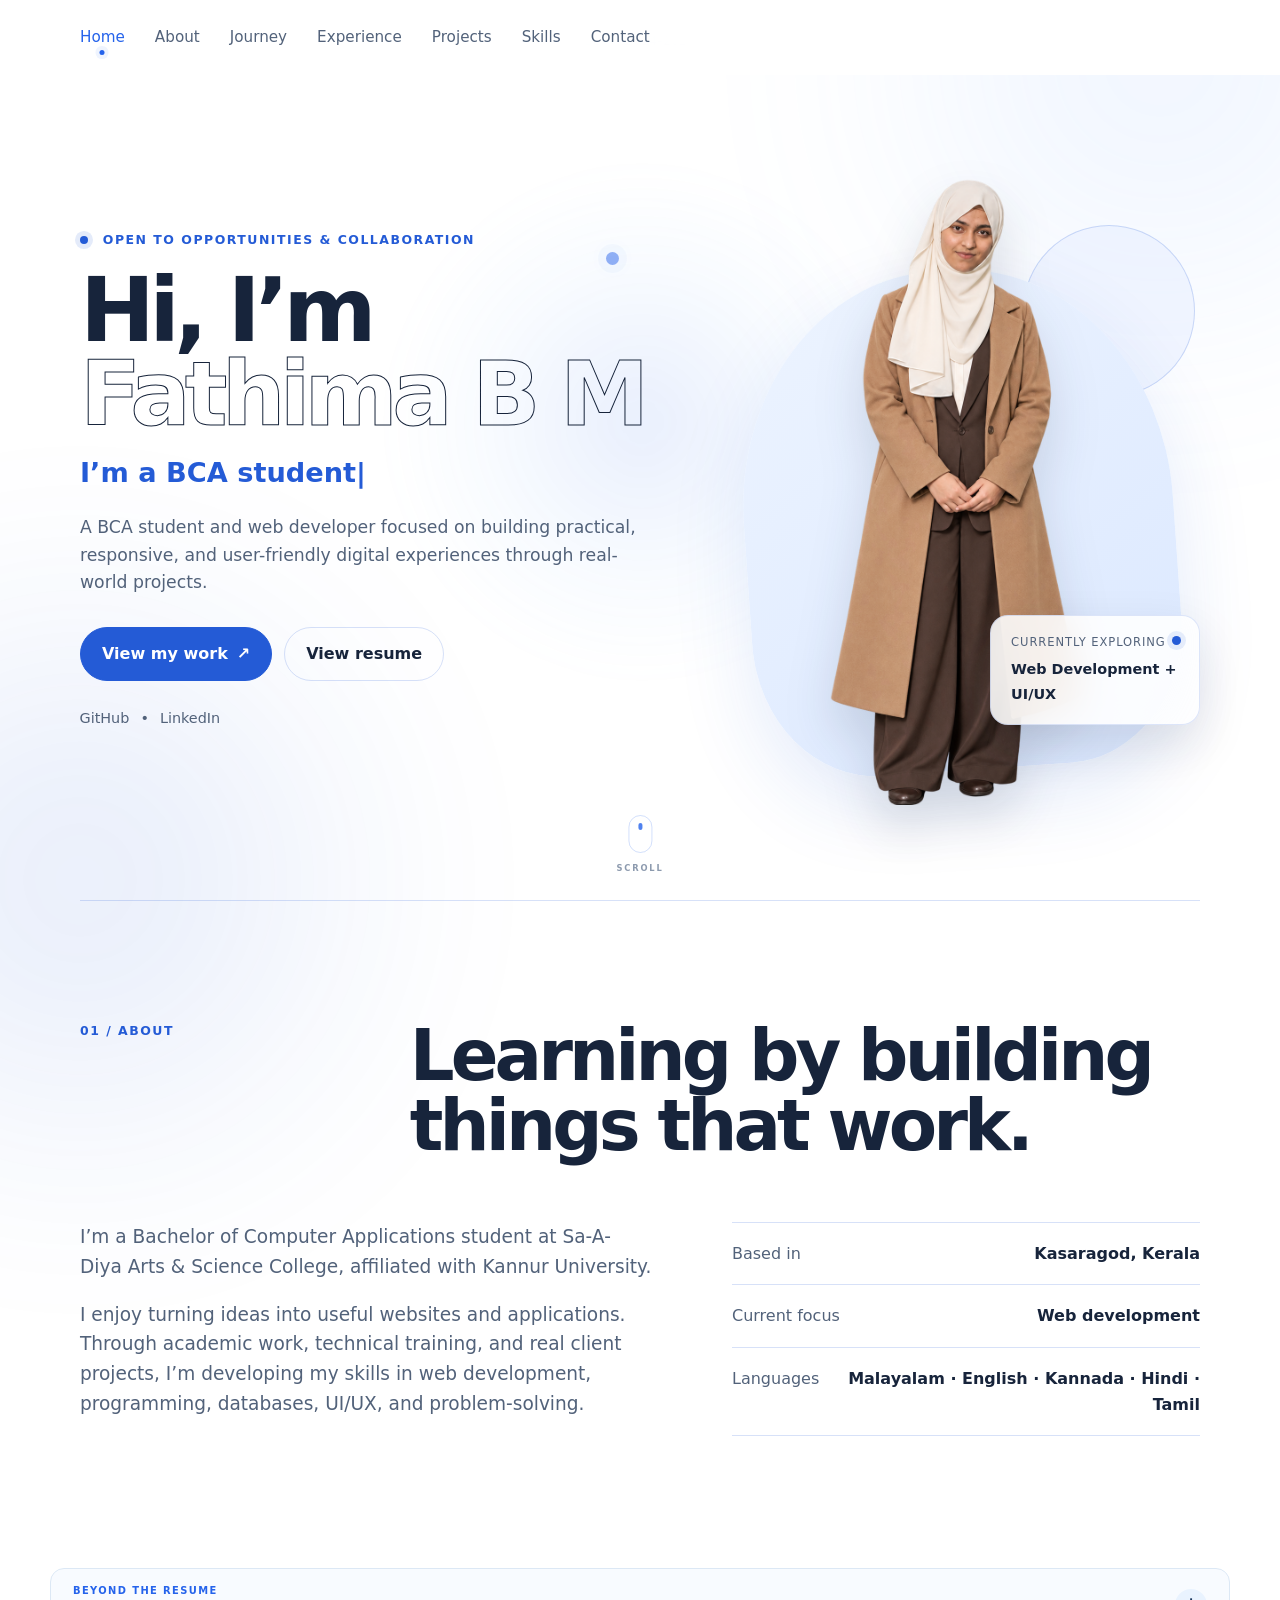
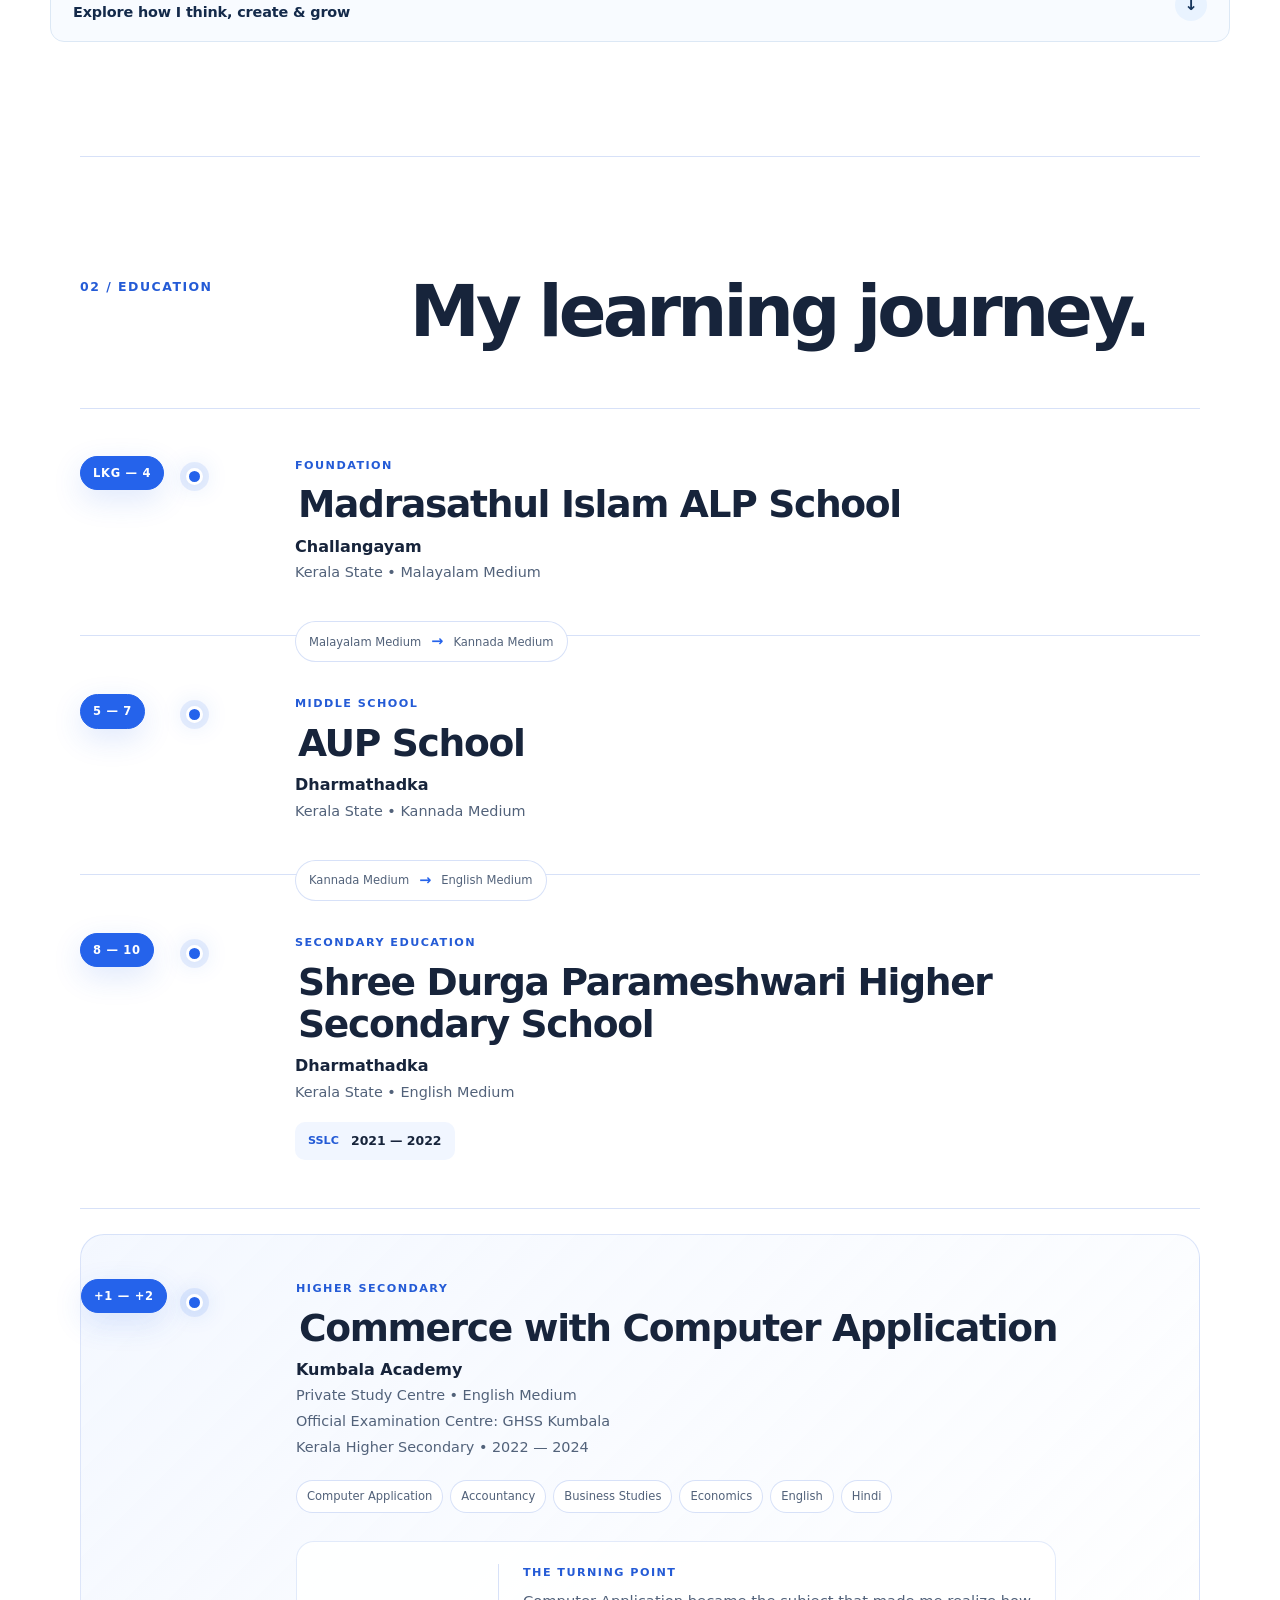
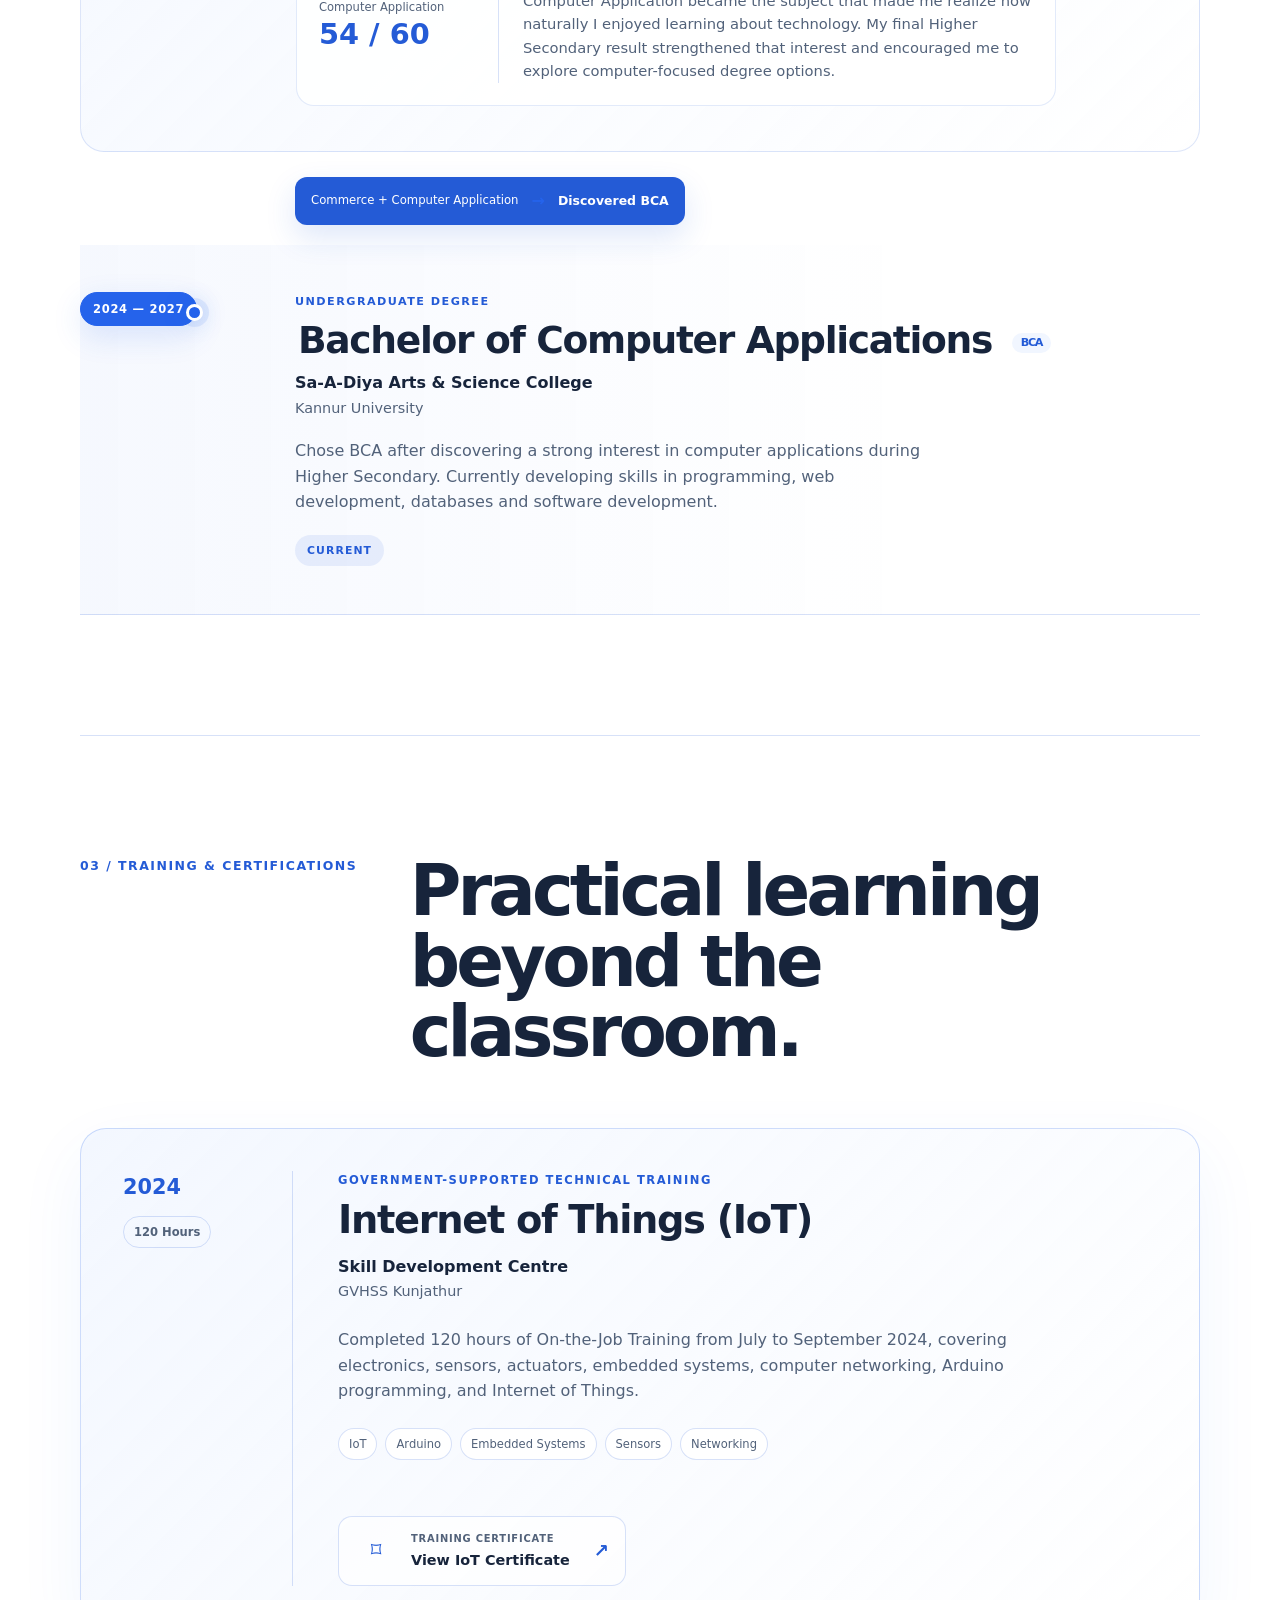
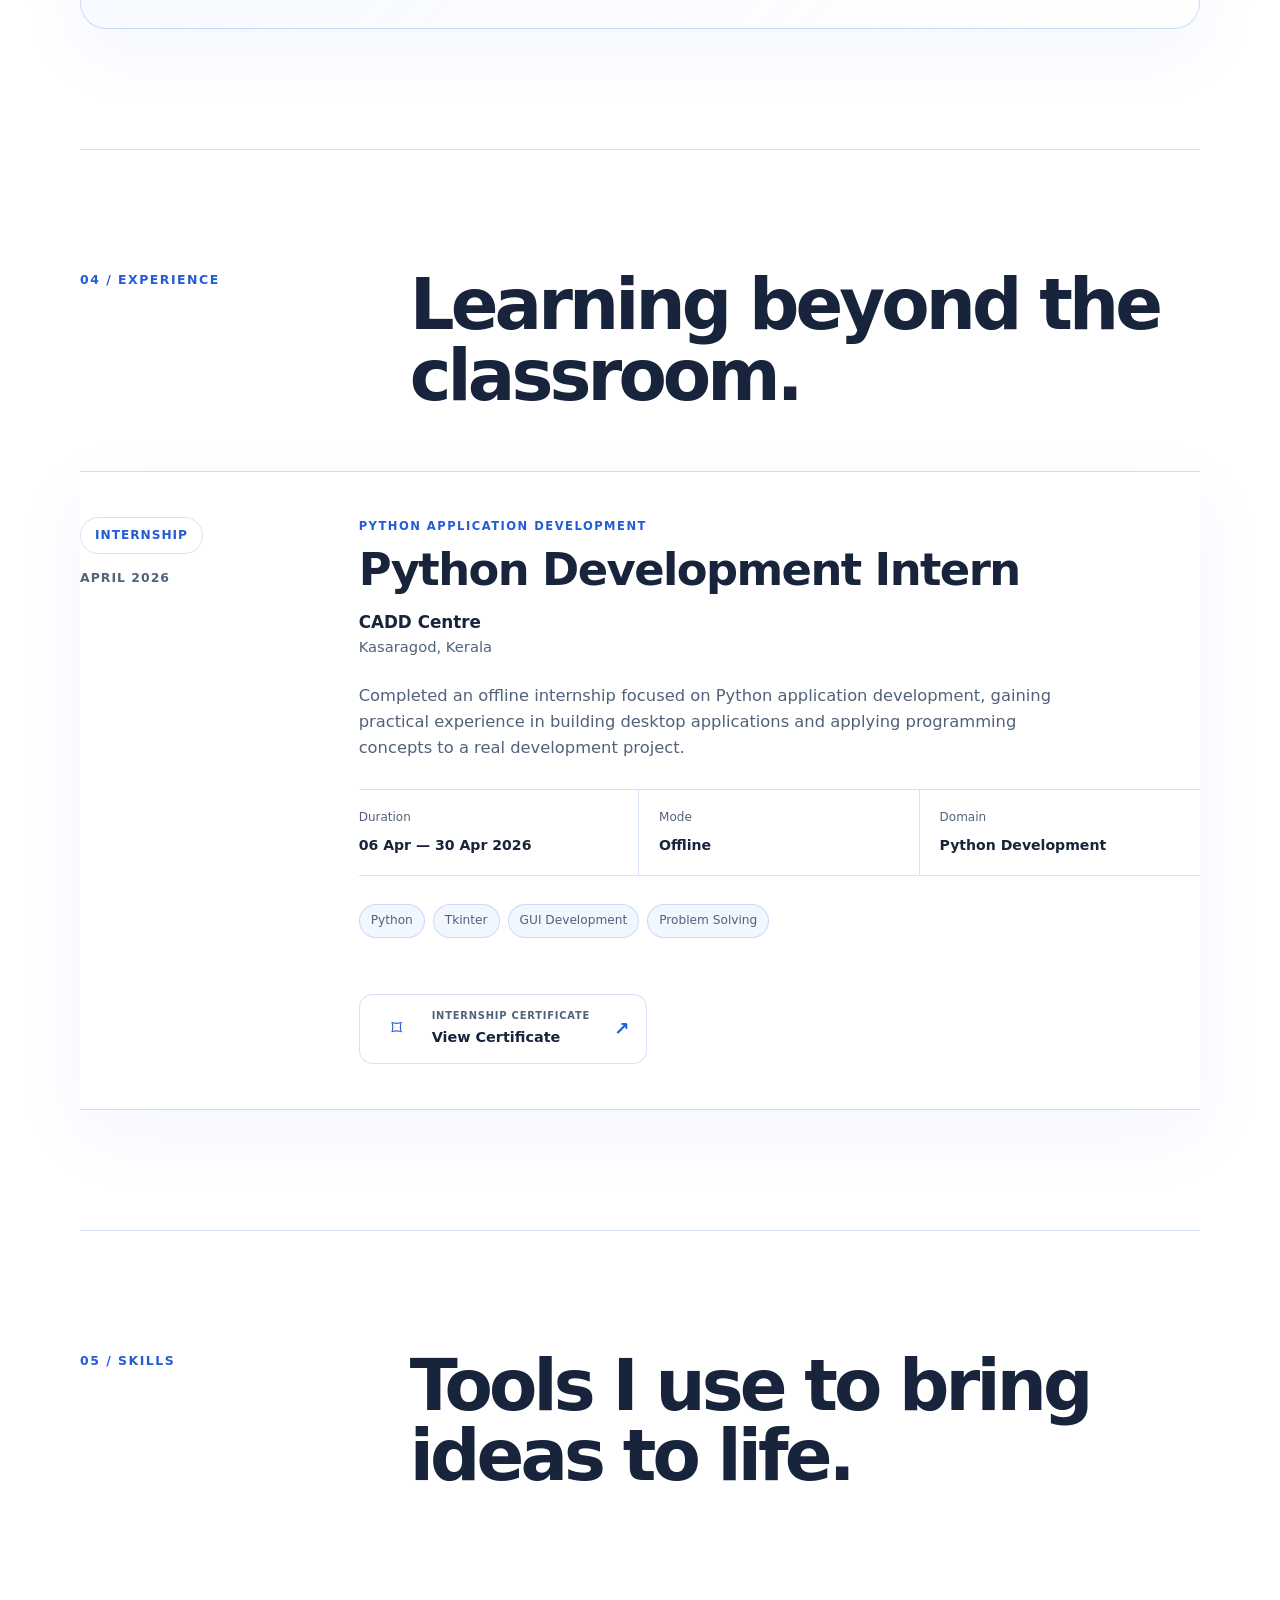
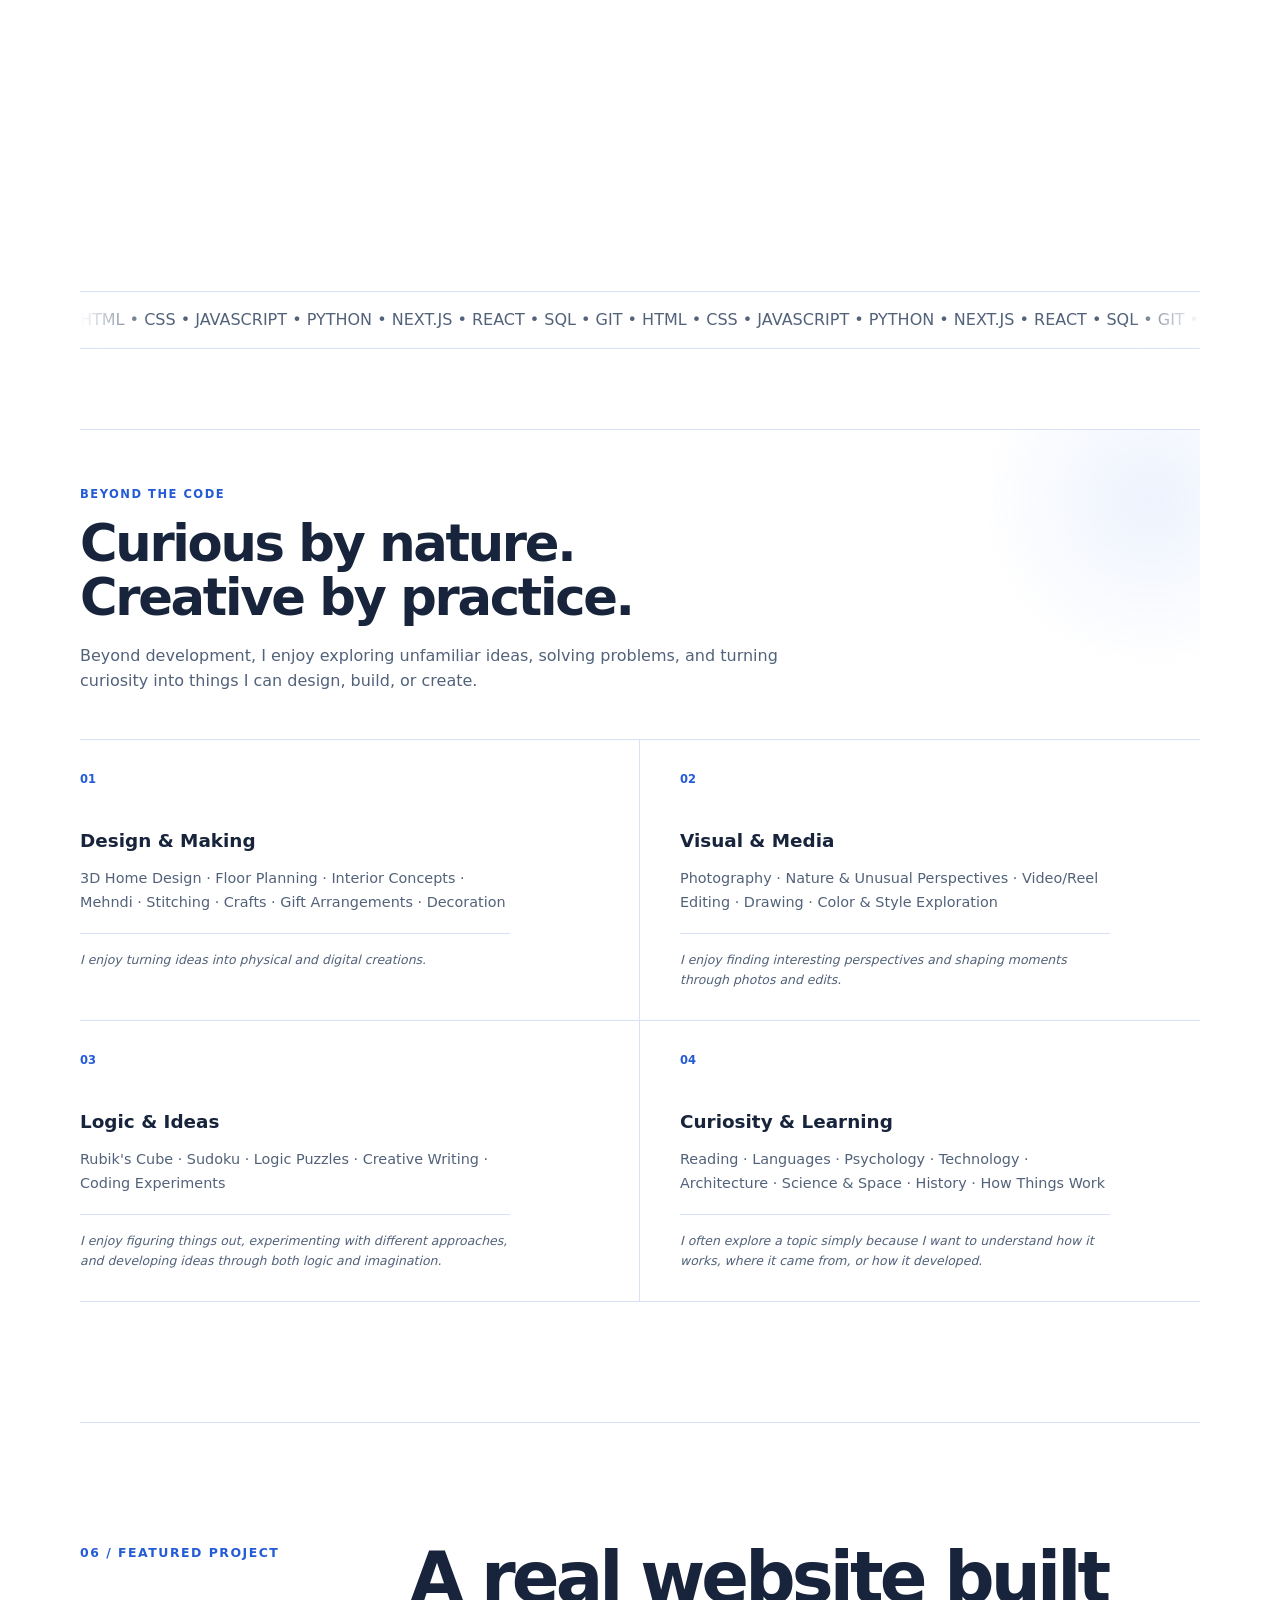
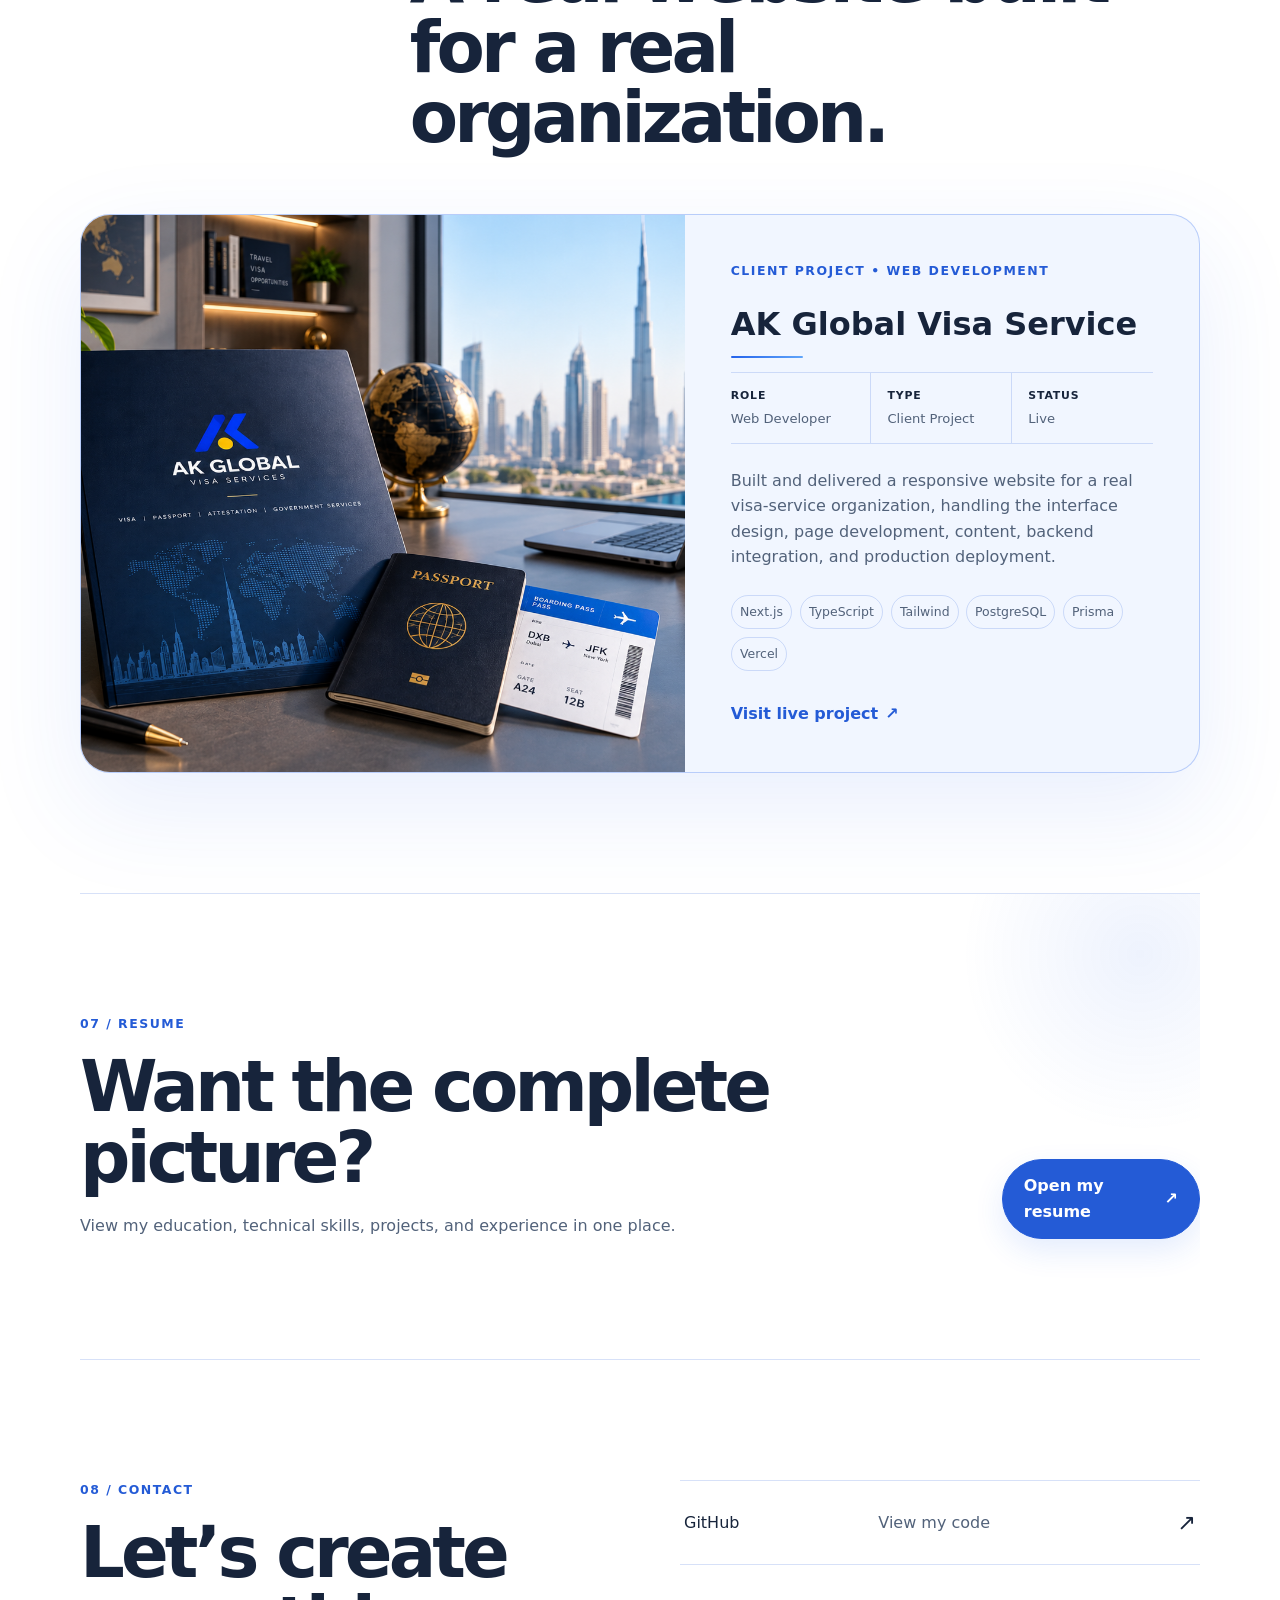
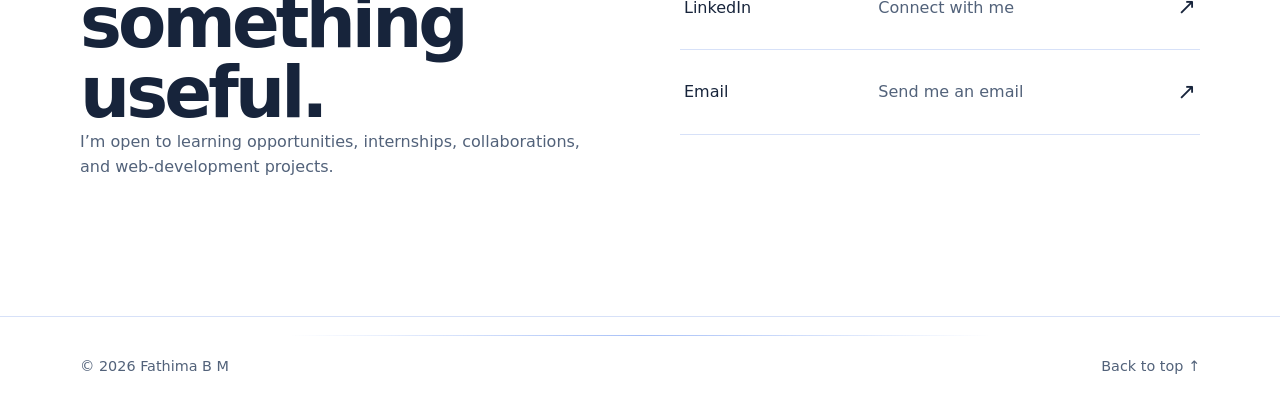
==== commit 9d166322: "Polish portfolio content and layout" ====
--- a/index.html
+++ b/index.html
@@ -148,13 +148,18 @@
       <div class="about-grid">
         <div class="about-copy reveal">
           <p>I’m a Bachelor of Computer Applications student at Sa-A-Diya Arts &amp; Science College, affiliated with Kannur University.</p>
-          <p>I enjoy turning ideas into useful websites and applications. My focus is on strengthening my programming, design, and problem-solving skills through real projects.</p>
-        </div>
+<p>
+  I enjoy turning ideas into useful websites and applications. Through academic work,
+  technical training, and real client projects, I’m developing my skills in web development,
+  programming, databases, UI/UX, and problem-solving.
+</p>        </div>
         <div class="facts reveal">
           <div><span>Based in</span><strong>Kasaragod, Kerala</strong></div>
           <div><span>Current focus</span><strong>Web development</strong></div>
-          <div><span>Languages</span><strong>Malayalam · English · Kannada · Hindi · Tamil</strong></div>
-        </div>
+<div>
+  <span>Languages</span>
+  <strong>Malayalam · English · Kannada · Hindi · Tamil</strong>
+</div>        </div>
       </div>
     </section>
 
@@ -195,9 +200,7 @@
       </p>
 
       <p class="compass-text">
-        I question, rethink, explore different paths and sometimes
-        overthink — but even when I lose the rhythm, I keep finding
-        my way back.
+        I question assumptions, rethink ideas, and explore different approaches. Even when something takes time to understand, I keep working until I find a way forward.
       </p>
 
       <!-- CREATIVE WORK VISUAL -->
--- a/styles.css
+++ b/styles.css
@@ -7579,4 +7579,16 @@
     letter-spacing: -0.06em;
   }
 
+}
+/* =========================================================
+   RIGHT EDGE CLEANUP
+========================================================= */
+
+.portrait-card {
+  right: 0;
+}
+
+html,
+body {
+  overflow-x: clip;
 }
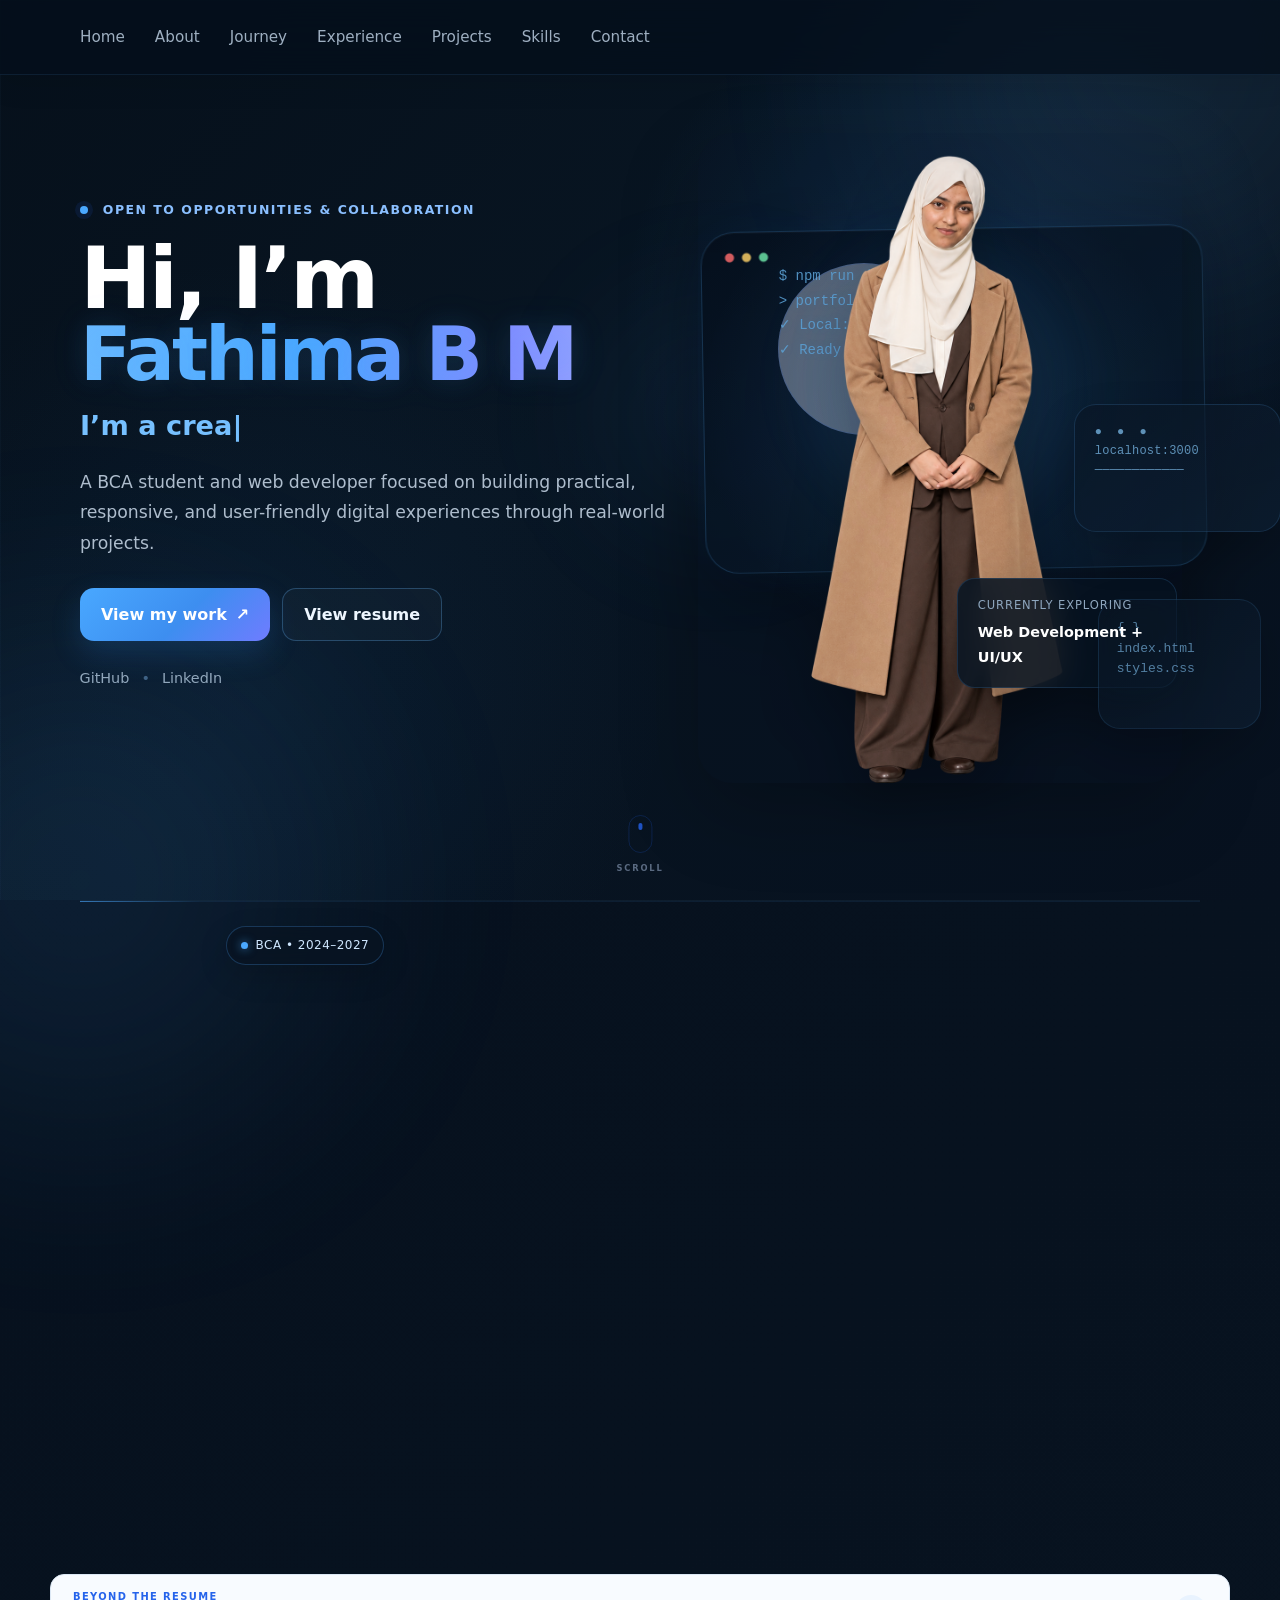
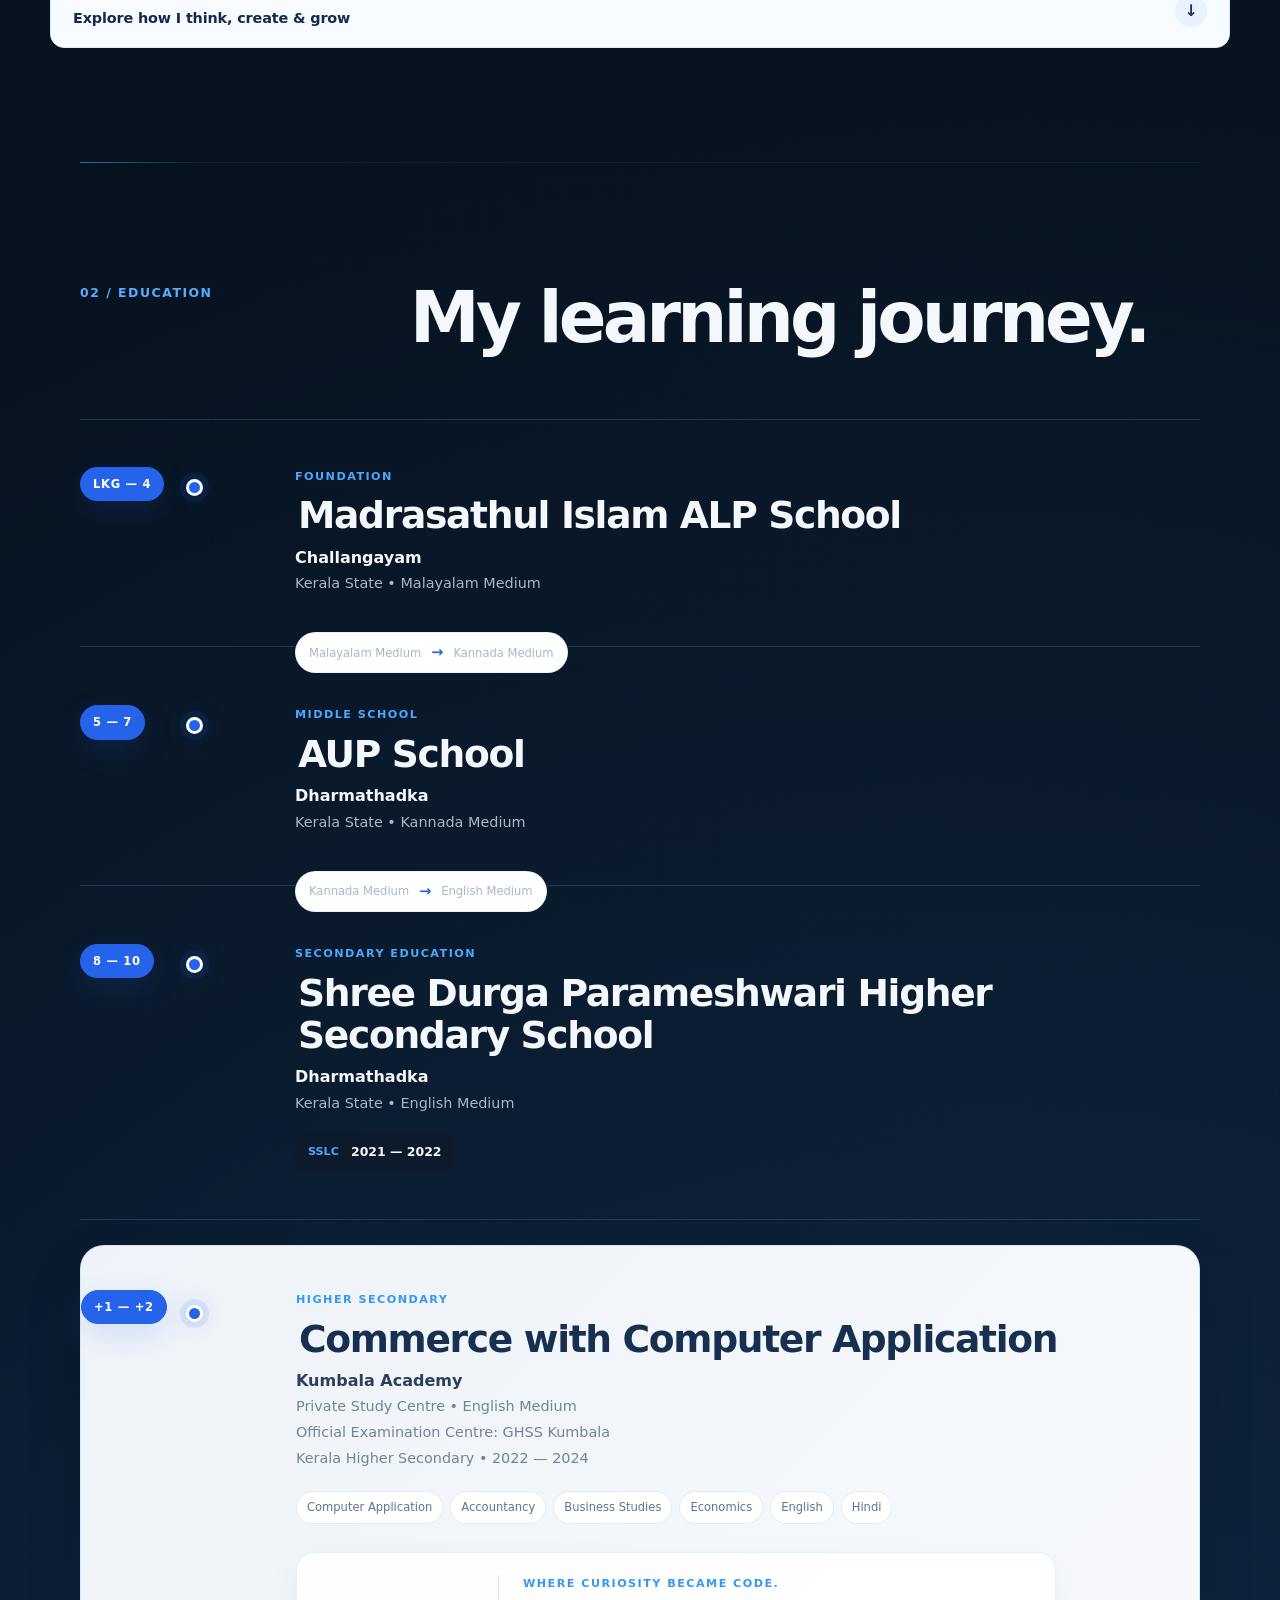
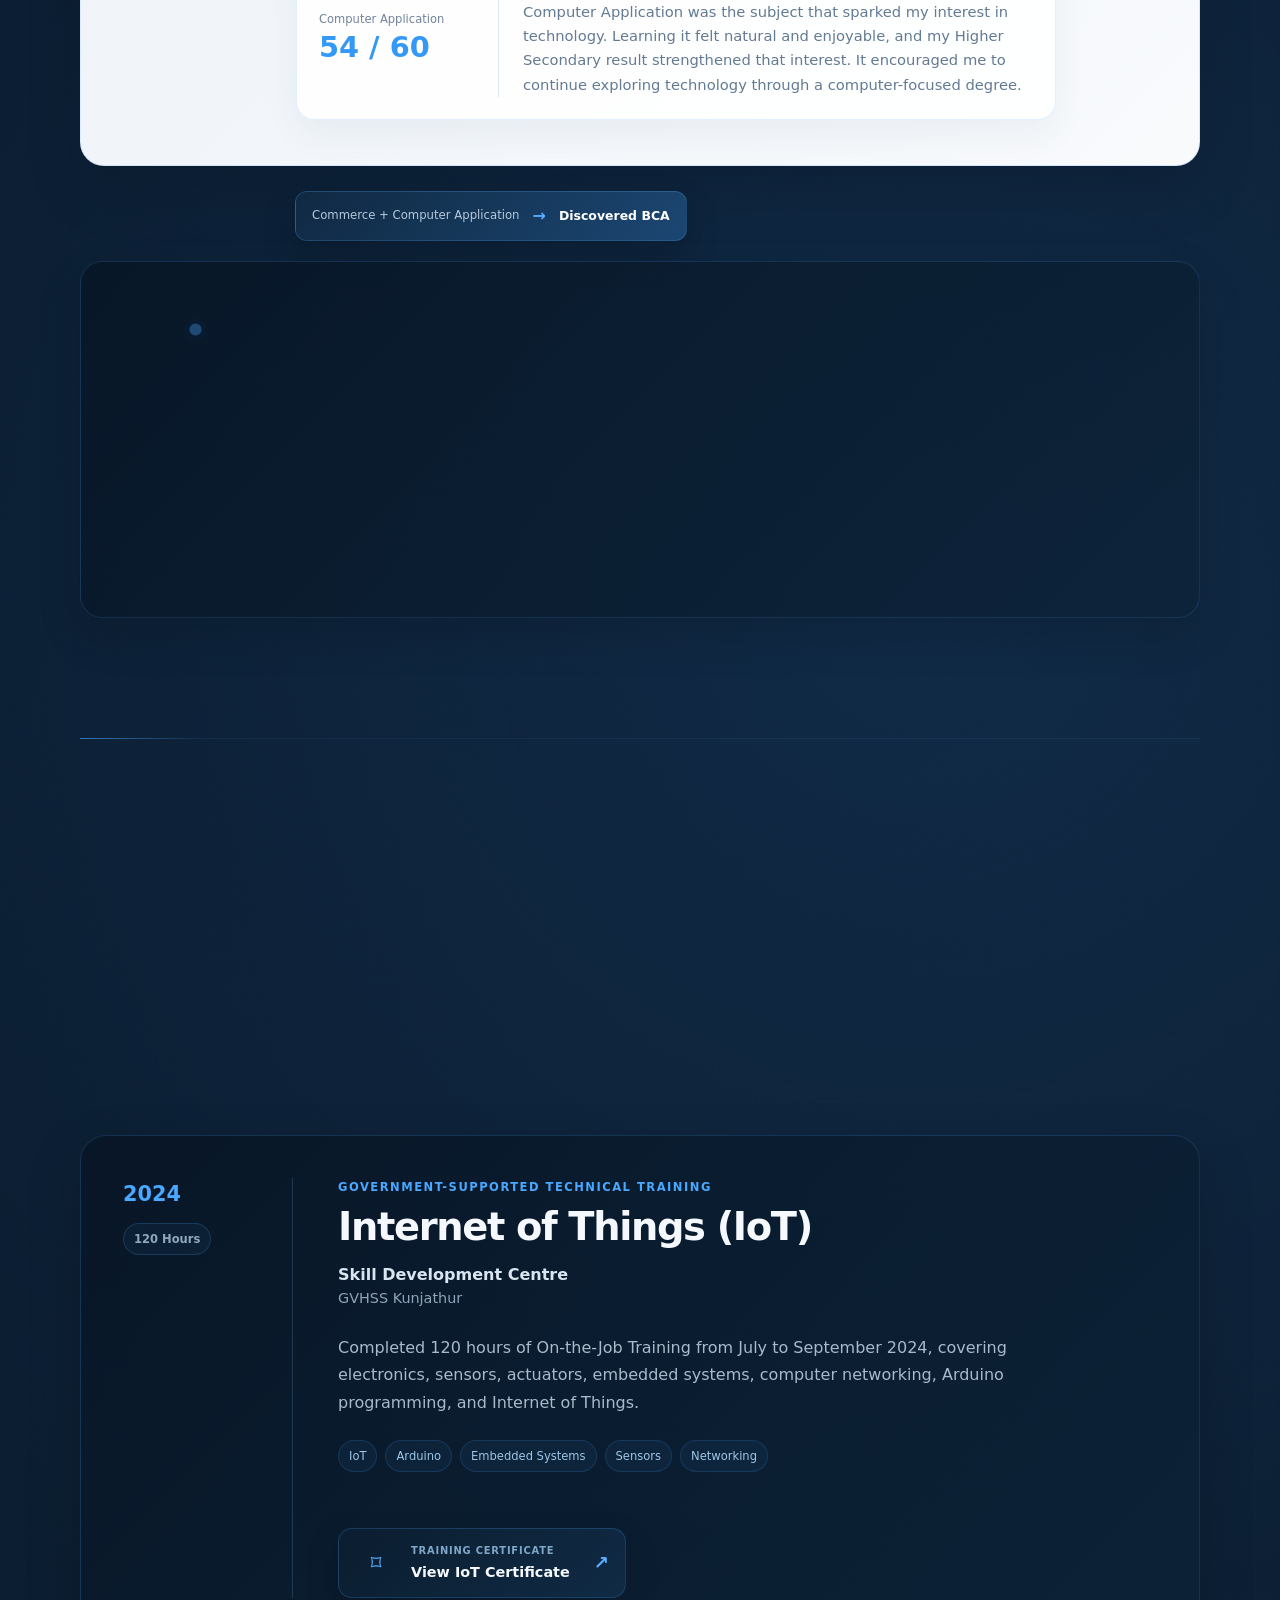
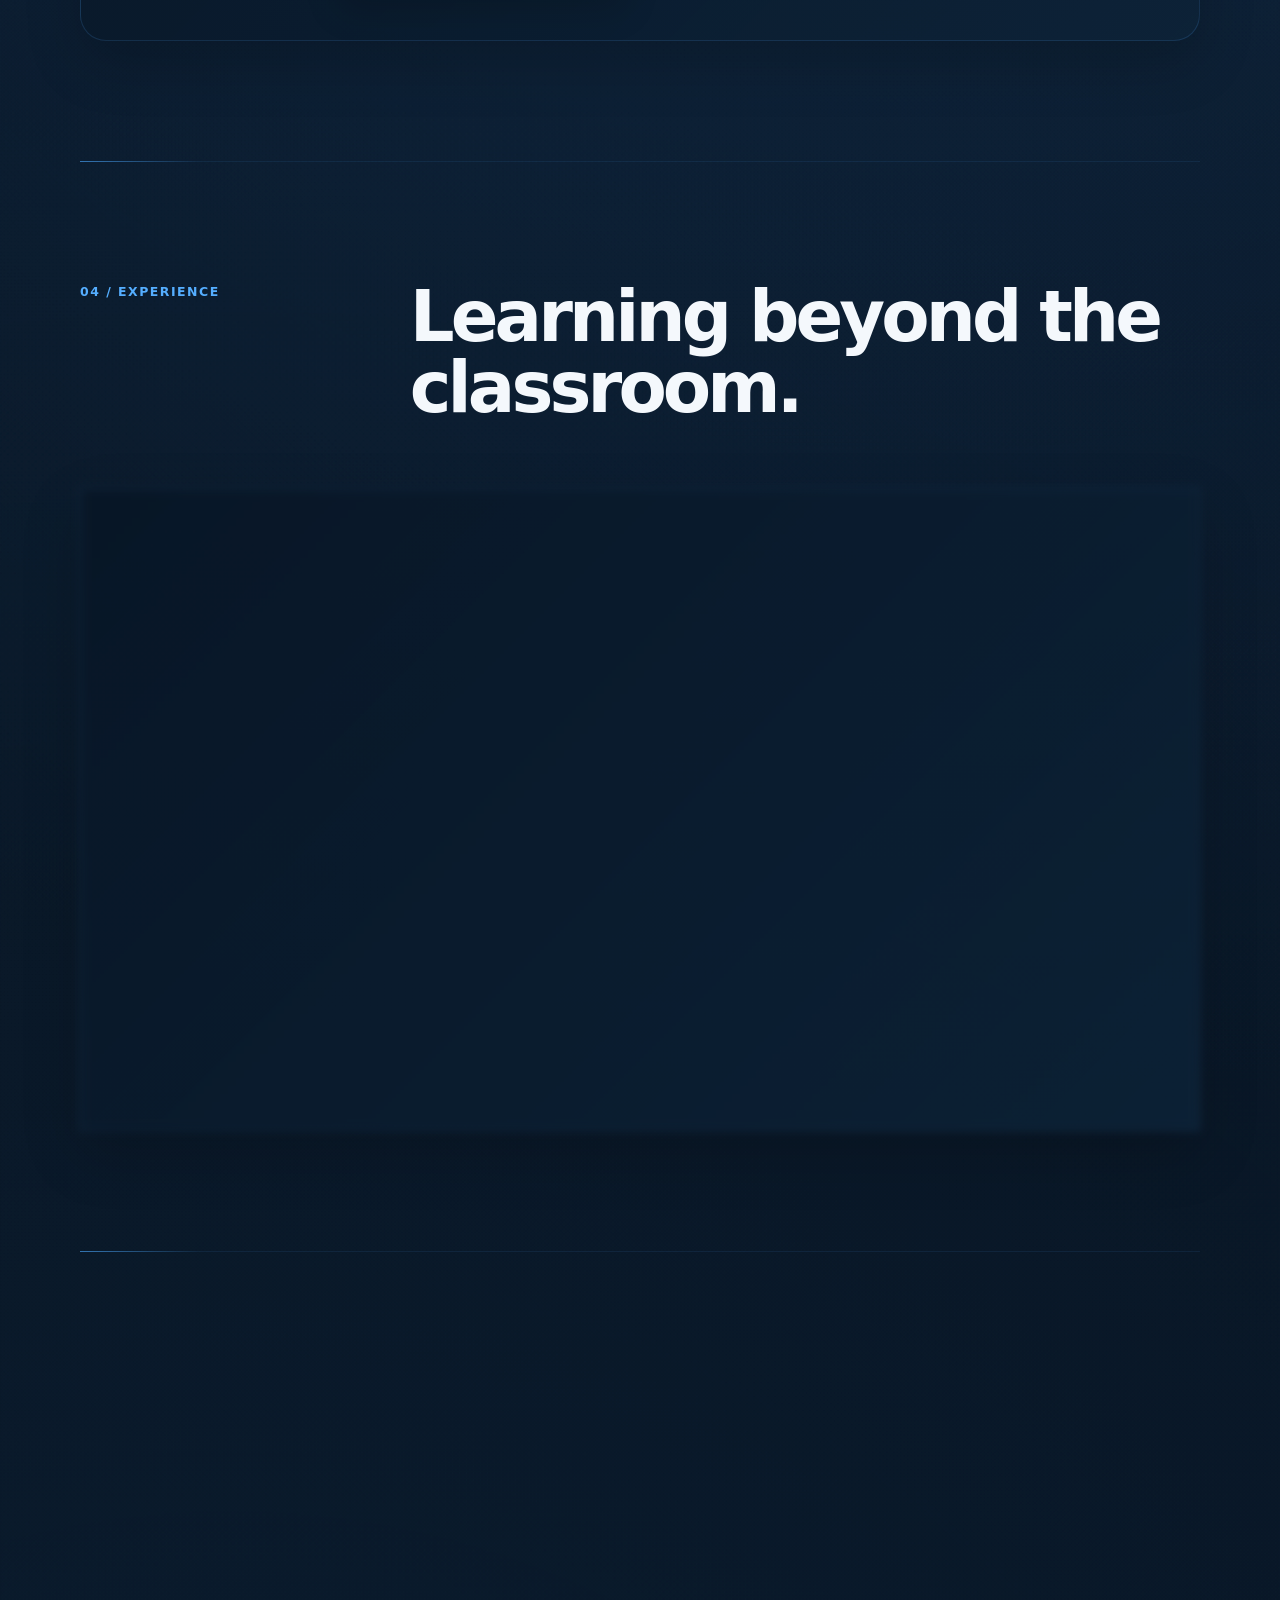
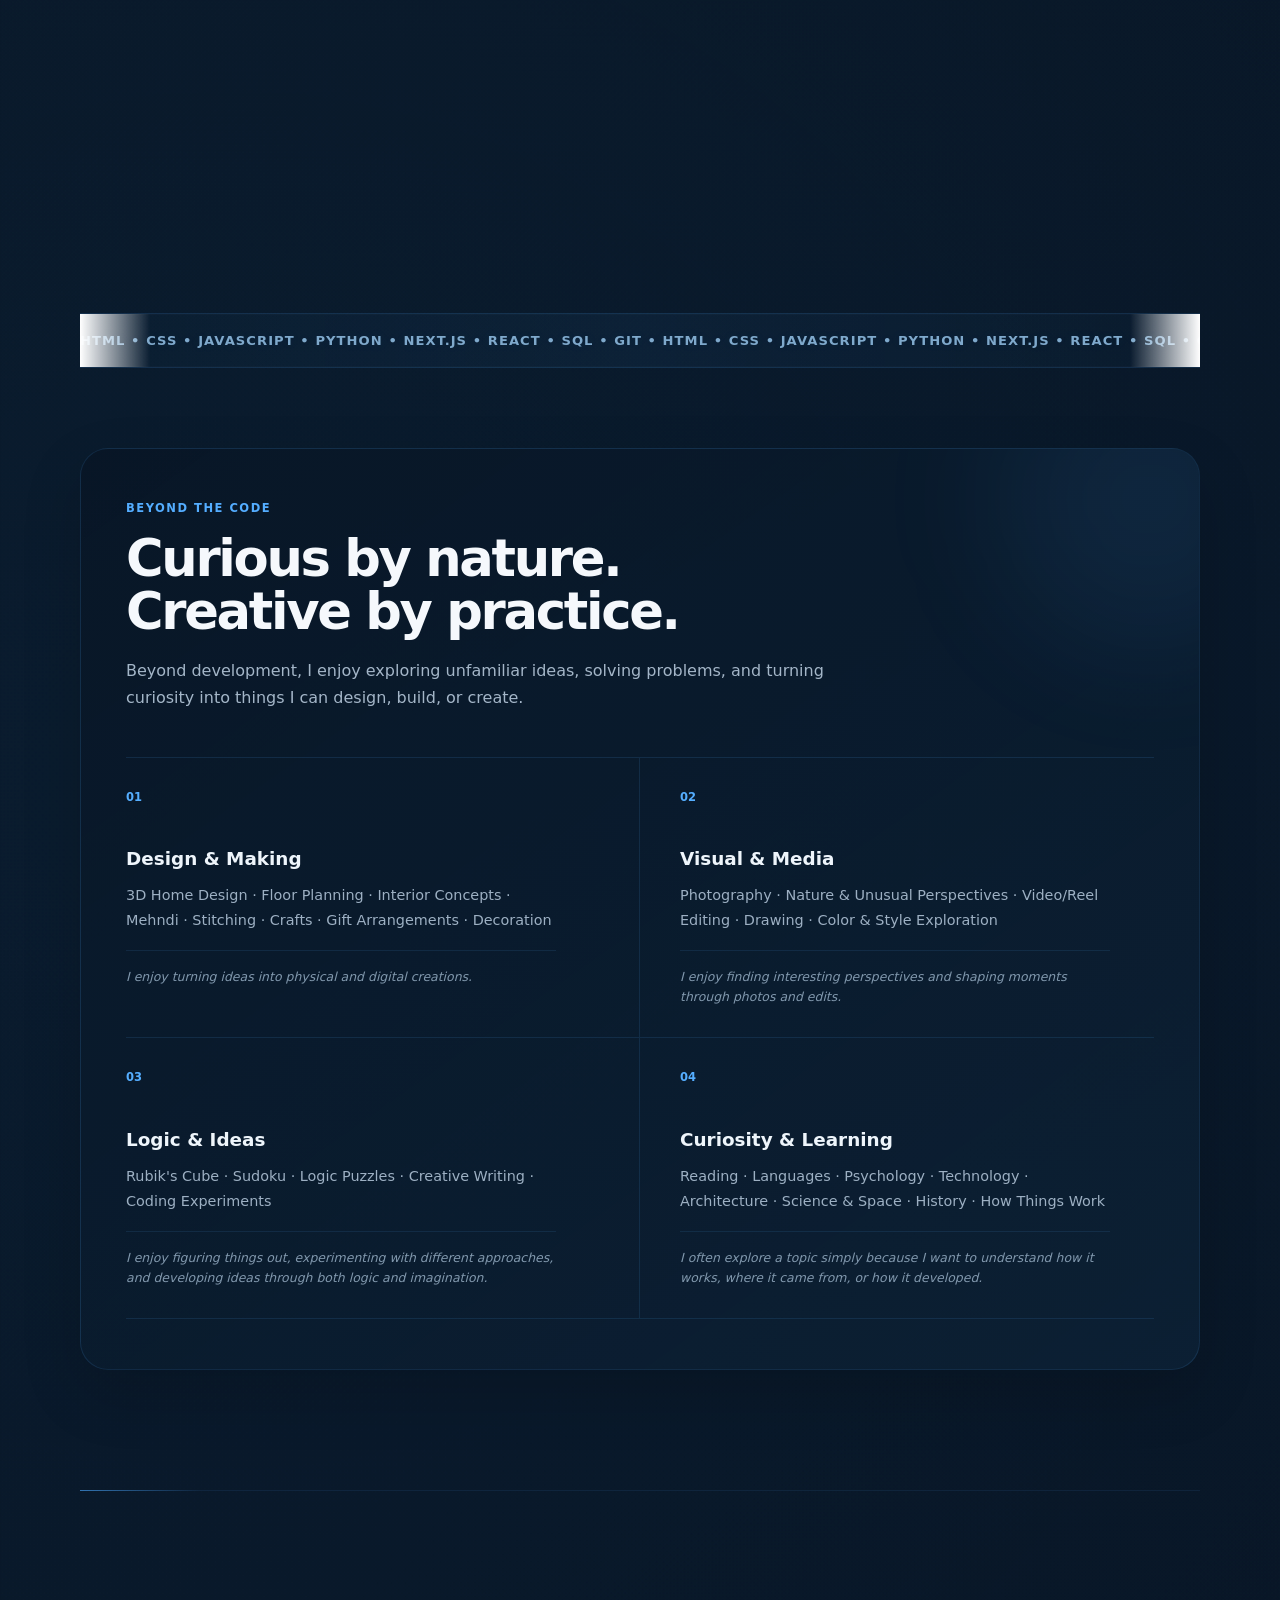
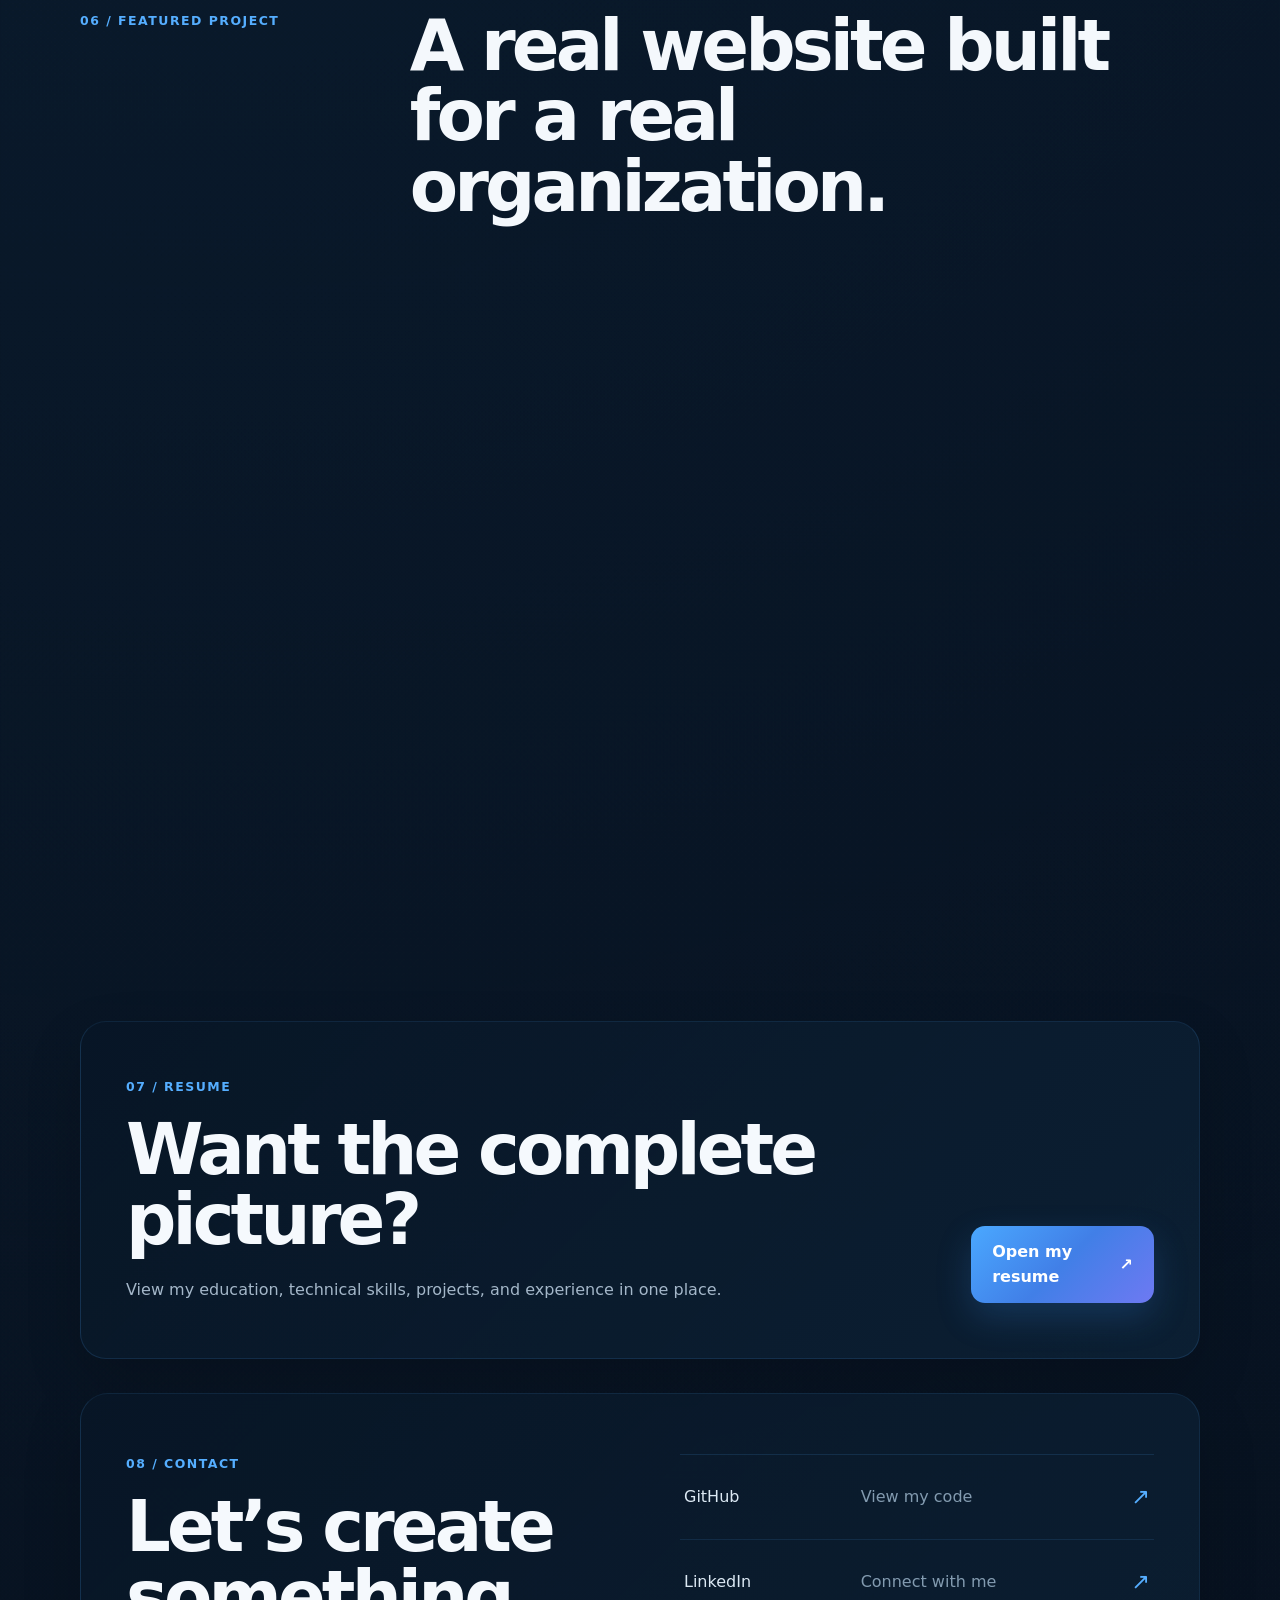
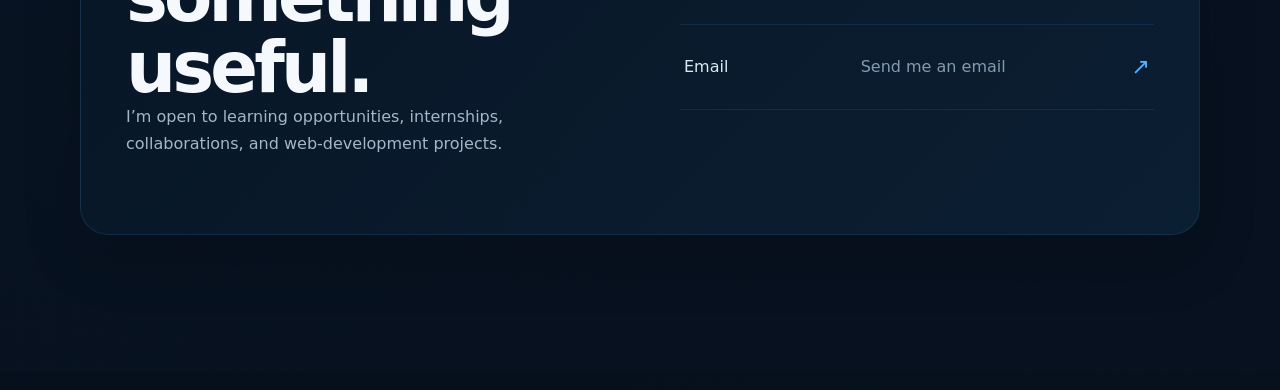
==== commit 321b09ac: "Finalize glass terminal portfolio design" ====
--- a/index.html
+++ b/index.html
@@ -8,6 +8,17 @@
   <link rel="stylesheet" href="styles.css">
 </head>
 <body>
+  <div class="cinematic-bg" aria-hidden="true">
+  <div class="cinematic-orb orb-a"></div>
+  <div class="cinematic-orb orb-b"></div>
+  <div class="cinematic-orb orb-c"></div>
+
+  <div class="cinematic-streak streak-1"></div>
+  <div class="cinematic-streak streak-2"></div>
+  <div class="cinematic-streak streak-3"></div>
+
+  <div class="cinematic-particles"></div>
+</div>
 <!-- IMPOSSIBLE GEOMETRY PRE-INTRO -->
 <div class="portal-preintro" id="portalPreintro" aria-hidden="true">
 
@@ -515,14 +526,10 @@
           </div>
 
           <div class="journey-story">
-            <p class="journey-type">THE TURNING POINT</p>
+            <p class="journey-type">Where curiosity became code.</p>
 
             <p>
-              Computer Application became the subject that made me
-              realize how naturally I enjoyed learning about technology.
-              My final Higher Secondary result strengthened that interest
-              and encouraged me to explore computer-focused degree options.
-            </p>
+            Computer Application was the subject that sparked my interest in technology. Learning it felt natural and enjoyable, and my Higher Secondary result strengthened that interest. It encouraged me to continue exploring technology through a computer-focused degree.
           </div>
 
         </div>
--- a/styles.css
+++ b/styles.css
@@ -197,16 +197,18 @@
   .resume-toolbar { display: none; }
   .resume-block { break-inside: avoid; }
 }
-/* WHITE + BLUE THEME */
 :root {
-  --bg: #ffffff;
-  --surface: #f1f6ff;
-  --surface-2: #e2ecff;
-  --text: #17243b;
-  --muted: #52627a;
-  --accent: #245bd6;
-  --accent-2: #72a7ff;
-  --line: rgba(36, 91, 214, 0.18);
+  --bg: #fbfaf8;
+  --surface: #f4f5f7;
+  --surface-2: #e9edf2;
+
+  --text: #18304f;
+  --muted: #5f6f82;
+
+  --accent: #6281a8;
+  --accent-2: #a8b9cc;
+
+  --line: rgba(98, 129, 168, 0.20);
 }
 
 .site-header {
@@ -7591,4 +7593,4414 @@
 html,
 body {
   overflow-x: clip;
+}
+
+/* =========================================================
+   OPTION 3 — MODERN ARCHITECTURAL BACKGROUND
+========================================================= */
+
+.cinematic-bg {
+  position: fixed;
+  inset: 0;
+  z-index: -20;
+  overflow: hidden;
+  pointer-events: none;
+
+background:
+  radial-gradient(
+    circle at 74% 40%,
+    rgba(194, 211, 235, 0.60) 0%,
+    rgba(222, 231, 244, 0.34) 22%,
+    transparent 46%
+  ),
+
+  radial-gradient(
+    circle at 18% 78%,
+    rgba(226, 211, 198, 0.34) 0%,
+    rgba(242, 233, 226, 0.18) 26%,
+    transparent 48%
+  ),
+
+  linear-gradient(
+    135deg,
+    #fbfaf8 0%,
+    #f7f7f6 30%,
+    #f2f5f8 58%,
+    #f8f4f0 82%,
+    #fbfaf8 100%
+  );
+}
+
+
+/* architectural vertical depth */
+
+.cinematic-bg::before {
+  content: "";
+  position: absolute;
+  inset: 0;
+
+  background:
+    linear-gradient(
+      90deg,
+      transparent 7%,
+      rgba(255,255,255,0.7) 8%,
+      transparent 9%,
+
+      transparent 27%,
+      rgba(126,88,63,0.07) 28%,
+      rgba(255,255,255,0.42) 29%,
+      transparent 30%,
+
+      transparent 48%,
+      rgba(255,255,255,0.85) 50%,
+      transparent 52%,
+
+      transparent 76%,
+      rgba(255,255,255,0.5) 78%,
+      rgba(120,82,57,0.06) 79%,
+      transparent 80%,
+
+      transparent 92%,
+      rgba(255,255,255,0.75) 93%,
+      transparent 94%
+    );
+}
+
+
+/* soft studio floor depth */
+
+.cinematic-bg::after {
+  content: "";
+  position: absolute;
+
+  left: -10%;
+  right: -10%;
+  bottom: -22%;
+
+  height: 48%;
+
+  background:
+    radial-gradient(
+      ellipse at center,
+      rgba(255,255,255,0.95),
+      rgba(240,220,205,0.55) 45%,
+      rgba(178,132,101,0.12) 72%,
+      transparent 82%
+    );
+
+  filter: blur(18px);
+
+  transform:
+    perspective(900px)
+    rotateX(64deg);
+
+  transform-origin: bottom center;
+}
+
+
+/* =========================================================
+   GLASS / LIGHT PANELS
+========================================================= */
+
+.cinematic-orb {
+  position: absolute;
+  border-radius: 0;
+  pointer-events: none;
+}
+
+
+/* left panel */
+
+.orb-a {
+  width: 150px;
+  height: 120vh;
+
+  left: 4%;
+  top: -10%;
+
+  background:
+    linear-gradient(
+      90deg,
+      rgba(119,80,55,0.08),
+      rgba(255,255,255,0.6),
+      rgba(255,255,255,0.08)
+    );
+
+  border-left:
+    1px solid rgba(255,255,255,0.55);
+
+  border-right:
+    1px solid rgba(115,76,51,0.08);
+
+  animation:
+    panelFloatLeft
+    10s ease-in-out infinite alternate;
+}
+
+
+/* center panel */
+
+.orb-b {
+  width: 115px;
+  height: 115vh;
+
+  left: 47%;
+  top: -8%;
+
+  background:
+    linear-gradient(
+      90deg,
+      transparent,
+      rgba(255,255,255,0.72),
+      rgba(255,255,255,0.15),
+      transparent
+    );
+
+  animation:
+    panelFloatCenter
+    12s ease-in-out infinite alternate;
+}
+
+
+/* right panel */
+
+.orb-c {
+  width: 180px;
+  height: 120vh;
+
+  right: 6%;
+  top: -10%;
+
+  background:
+    linear-gradient(
+      90deg,
+      rgba(255,255,255,0.08),
+      rgba(255,250,245,0.52),
+      rgba(117,77,52,0.09)
+    );
+
+  border-left:
+    1px solid rgba(255,255,255,0.5);
+
+  animation:
+    panelFloatRight
+    14s ease-in-out infinite alternate;
+}
+
+
+/* =========================================================
+   PANEL MOVEMENT
+========================================================= */
+
+@keyframes panelFloatLeft {
+  from {
+    transform: translateX(0);
+  }
+
+  to {
+    transform: translateX(16px);
+  }
+}
+
+@keyframes panelFloatCenter {
+  from {
+    transform: translateX(-8px);
+  }
+
+  to {
+    transform: translateX(12px);
+  }
+}
+
+@keyframes panelFloatRight {
+  from {
+    transform: translateX(0);
+  }
+
+  to {
+    transform: translateX(-18px);
+  }
+}
+
+
+/* =========================================================
+   SOFT VERTICAL LIGHTS
+========================================================= */
+
+.cinematic-streak {
+  position: absolute;
+
+  top: -15%;
+
+  width: 2px;
+  height: 125vh;
+
+  background:
+    linear-gradient(
+      to bottom,
+      transparent,
+      rgba(255,255,255,0.45),
+      rgba(255,230,209,0.72),
+      rgba(255,255,255,0.35),
+      transparent
+    );
+
+  opacity: 0.42;
+
+  box-shadow:
+    0 0 14px rgba(255,224,198,0.28);
+
+  animation:
+    architecturalLight
+    8s ease-in-out infinite alternate;
+}
+
+
+.streak-1 {
+  left: 8%;
+}
+
+.streak-2 {
+  left: 51%;
+  animation-delay: -3s;
+}
+
+.streak-3 {
+  left: 92%;
+  animation-delay: -5s;
+}
+
+
+@keyframes architecturalLight {
+
+  from {
+    opacity: 0.20;
+    transform: translateY(-10px);
+  }
+
+  to {
+    opacity: 0.52;
+    transform: translateY(20px);
+  }
+
+}
+
+
+/* =========================================================
+   NO PARTICLES / STARS
+========================================================= */
+
+.cinematic-particles {
+  display: none;
+}
+
+
+/* =========================================================
+   KEEP CONTENT ABOVE BACKGROUND
+========================================================= */
+
+.site-header,
+main,
+footer {
+  position: relative;
+  z-index: 1;
+}
+
+body {
+  background: transparent;
+}
+
+
+/* =========================================================
+   MOBILE
+========================================================= */
+
+@media (max-width: 700px) {
+
+  .cinematic-bg {
+    background:
+      linear-gradient(
+        90deg,
+        #ead8c9,
+        #fffaf6 24%,
+        #ffffff 50%,
+        #fff8f2 76%,
+        #e5d0bf
+      );
+  }
+
+  .orb-a {
+    width: 75px;
+    left: -20px;
+  }
+
+  .orb-b {
+    width: 60px;
+  }
+
+  .orb-c {
+    width: 80px;
+    right: -20px;
+  }
+
+  .cinematic-streak {
+    opacity: 0.18;
+  }
+
+}
+
+
+/* =========================================================
+   REDUCED MOTION
+========================================================= */
+
+@media (prefers-reduced-motion: reduce) {
+
+  .cinematic-orb,
+  .cinematic-streak {
+    animation: none !important;
+  }
+
+}
+/* REMOVE OLD ARCHITECTURAL ELEMENTS */
+
+.cinematic-bg::before,
+.cinematic-bg::after,
+.cinematic-orb,
+.cinematic-streak {
+  display: none !important;
+}
+/* =========================================================
+   SUBTLE DEVELOPER GRID
+========================================================= */
+
+.cinematic-bg {
+  background-image:
+    linear-gradient(
+      rgba(98, 129, 168, 0.045) 1px,
+      transparent 1px
+    ),
+    linear-gradient(
+      90deg,
+      rgba(98, 129, 168, 0.045) 1px,
+      transparent 1px
+    ),
+    radial-gradient(
+      circle at 74% 40%,
+      rgba(194, 211, 235, 0.60) 0%,
+      rgba(222, 231, 244, 0.34) 22%,
+      transparent 46%
+    ),
+    radial-gradient(
+      circle at 18% 78%,
+      rgba(226, 211, 198, 0.34) 0%,
+      rgba(242, 233, 226, 0.18) 26%,
+      transparent 48%
+    ),
+    linear-gradient(
+      135deg,
+      #fbfaf8 0%,
+      #f7f7f6 30%,
+      #f2f5f8 58%,
+      #f8f4f0 82%,
+      #fbfaf8 100%
+    );
+
+  background-size:
+    52px 52px,
+    52px 52px,
+    auto,
+    auto,
+    auto;
+}
+/* =========================================================
+   LARGE GLASS CODE PANEL
+========================================================= */
+
+.portrait-wrap::before {
+  content: "";
+  position: absolute;
+
+  width: 520px;
+  height: 360px;
+
+  right: -20px;
+  top: 90px;
+
+  border-radius: 34px;
+
+  background:
+    linear-gradient(
+      145deg,
+      rgba(255, 255, 255, 0.50),
+      rgba(223, 232, 244, 0.28)
+    );
+
+  border:
+    1px solid rgba(255, 255, 255, 0.78);
+
+  box-shadow:
+    0 24px 70px rgba(80, 100, 130, 0.10),
+    inset 0 1px 0 rgba(255, 255, 255, 0.65);
+
+  backdrop-filter: blur(16px);
+  -webkit-backdrop-filter: blur(16px);
+
+  z-index: -2;
+
+  transform: rotate(-1deg);
+
+  animation:
+    codePanelFloat
+    7s ease-in-out infinite alternate;
+}
+
+
+/* code symbol + fake code lines */
+
+.portrait-wrap::after {
+  content:
+    "</>    ─────────\A"
+    "       ─────────────\A"
+    "       ────────";
+
+  white-space: pre;
+
+  position: absolute;
+
+  right: 240px;
+  top: 135px;
+
+  color: rgba(255, 255, 255, 0.82);
+
+  font-family:
+    ui-monospace,
+    SFMono-Regular,
+    Menlo,
+    Monaco,
+    Consolas,
+    monospace;
+
+  font-size: 26px;
+  line-height: 1.65;
+
+  letter-spacing: 0.02em;
+
+  text-shadow:
+    0 1px 10px rgba(255, 255, 255, 0.22);
+
+  z-index: -1;
+
+  pointer-events: none;
+}
+
+
+@keyframes codePanelFloat {
+
+  from {
+    transform:
+      translateY(0)
+      rotate(-1deg);
+  }
+
+  to {
+    transform:
+      translateY(-12px)
+      rotate(0deg);
+  }
+
+}
+
+
+/* mobile */
+
+@media (max-width: 700px) {
+
+  .portrait-wrap::before {
+    width: 300px;
+    height: 230px;
+
+    right: 0;
+    top: 80px;
+
+    border-radius: 24px;
+  }
+
+  .portrait-wrap::after {
+    right: 145px;
+    top: 110px;
+
+    font-size: 17px;
+  }
+
+}
+/* =========================================================
+   SMALL FLOATING UI CARD
+========================================================= */
+
+.portrait-card::after {
+  content:
+    "•••\A"
+    "────────────\A"
+    "────────";
+
+  white-space: pre;
+
+  position: absolute;
+
+  width: 190px;
+  height: 105px;
+
+  right: -165px;
+  top: -210px;
+
+  padding: 18px 20px;
+
+  border-radius: 22px;
+
+  background:
+    linear-gradient(
+      145deg,
+      rgba(255, 255, 255, 0.62),
+      rgba(220, 229, 241, 0.36)
+    );
+
+  border:
+    1px solid rgba(255, 255, 255, 0.78);
+
+  box-shadow:
+    0 18px 45px rgba(76, 95, 120, 0.10),
+    inset 0 1px 0 rgba(255, 255, 255, 0.72);
+
+  backdrop-filter: blur(16px);
+  -webkit-backdrop-filter: blur(16px);
+
+  color:
+    rgba(255, 255, 255, 0.90);
+
+  font-family:
+    ui-monospace,
+    SFMono-Regular,
+    Menlo,
+    Monaco,
+    Consolas,
+    monospace;
+
+  font-size: 15px;
+  line-height: 1.5;
+
+  z-index: -1;
+
+  pointer-events: none;
+
+  animation:
+    floatingUICard
+    6s ease-in-out infinite alternate;
+}
+
+
+@keyframes floatingUICard {
+
+  from {
+    transform:
+      translateY(0)
+      rotate(0deg);
+  }
+
+  to {
+    transform:
+      translateY(-10px)
+      rotate(1deg);
+  }
+
+}
+
+
+/* MOBILE */
+
+@media (max-width: 700px) {
+
+  .portrait-card::after {
+    width: 135px;
+    height: 82px;
+
+    right: -45px;
+    top: -145px;
+
+    padding: 13px;
+
+    font-size: 11px;
+
+    opacity: 0.75;
+  }
+
+}
+/* =========================================================
+   LOWER-RIGHT FOLDER / WINDOW CARD
+========================================================= */
+
+.portrait-wrap .portrait-card::before {
+  content:
+    "▰\A"
+    "────────";
+
+  white-space: pre;
+
+  position: absolute;
+
+  width: 145px;
+  height: 110px;
+
+  right: -125px;
+  bottom: -125px;
+
+  padding: 18px;
+
+  border-radius: 22px;
+
+  background:
+    linear-gradient(
+      145deg,
+      rgba(255, 255, 255, 0.60),
+      rgba(216, 226, 239, 0.34)
+    );
+
+  border:
+    1px solid rgba(255, 255, 255, 0.78);
+
+  box-shadow:
+    0 20px 50px rgba(76, 95, 120, 0.10),
+    inset 0 1px 0 rgba(255, 255, 255, 0.72);
+
+  backdrop-filter: blur(16px);
+  -webkit-backdrop-filter: blur(16px);
+
+  color:
+    rgba(255, 255, 255, 0.88);
+
+  font-family:
+    ui-monospace,
+    SFMono-Regular,
+    Menlo,
+    Monaco,
+    Consolas,
+    monospace;
+
+  font-size: 25px;
+  line-height: 1.55;
+
+  z-index: -1;
+
+  pointer-events: none;
+
+  animation:
+    folderCardFloat
+    7s ease-in-out infinite alternate;
+}
+
+
+@keyframes folderCardFloat {
+
+  from {
+    transform:
+      translateY(0)
+      rotate(0deg);
+  }
+
+  to {
+    transform:
+      translateY(-8px)
+      rotate(-1deg);
+  }
+
+}
+
+
+/* MOBILE */
+
+@media (max-width: 700px) {
+
+  .portrait-wrap .portrait-card::before {
+    width: 105px;
+    height: 78px;
+
+    right: -35px;
+    bottom: -95px;
+
+    padding: 13px;
+
+    font-size: 17px;
+
+    opacity: 0.72;
+  }
+
+}
+/* MOVE LOWER GLASS CARD AWAY FROM CURRENTLY EXPLORING */
+
+.portrait-wrap .portrait-card::before {
+  right: -150px;
+  bottom: -165px;
+}
+/* HERO POSITION FINAL TUNING */
+
+.hero {
+  min-height: calc(100svh - 74px);
+  align-items: start;
+
+  padding-top: 70px;
+  padding-bottom: 45px;
+}
+
+.hero-copy {
+  padding-top: 55px;
+}
+
+.portrait-wrap {
+  margin-top: 5px;
+}
+/* =========================================================
+   SMALL FLOATING TECH SQUARES
+========================================================= */
+
+.hero {
+  position: relative;
+}
+
+/* small square on left */
+
+.hero::before {
+  content: "";
+
+  position: absolute;
+
+  width: 42px;
+  height: 42px;
+
+  left: 6%;
+  top: 17%;
+
+  border-radius: 10px;
+
+  background:
+    linear-gradient(
+      145deg,
+      rgba(255,255,255,0.58),
+      rgba(184,202,225,0.20)
+    );
+
+  border:
+    1px solid rgba(255,255,255,0.75);
+
+  box-shadow:
+    0 12px 30px rgba(70,90,120,0.08);
+
+  backdrop-filter: blur(10px);
+
+  opacity: 0.72;
+
+  animation:
+    techSquareFloatOne
+    7s ease-in-out infinite alternate;
+
+  pointer-events: none;
+}
+
+
+/* tiny square near right */
+
+.hero::after {
+  content: "";
+
+  position: absolute;
+
+  width: 25px;
+  height: 25px;
+
+  right: 7%;
+  top: 48%;
+
+  border-radius: 6px;
+
+  background:
+    rgba(167, 187, 214, 0.28);
+
+  border:
+    1px solid rgba(255,255,255,0.68);
+
+  box-shadow:
+    0 8px 22px rgba(70,90,120,0.07);
+
+  opacity: 0.68;
+
+  animation:
+    techSquareFloatTwo
+    8s ease-in-out infinite alternate;
+
+  pointer-events: none;
+}
+
+
+@keyframes techSquareFloatOne {
+
+  from {
+    transform:
+      translateY(0)
+      rotate(0deg);
+  }
+
+  to {
+    transform:
+      translateY(-10px)
+      rotate(3deg);
+  }
+
+}
+
+
+@keyframes techSquareFloatTwo {
+
+  from {
+    transform:
+      translateY(0);
+  }
+
+  to {
+    transform:
+      translateY(12px);
+  }
+
+}
+
+
+/* MOBILE */
+
+@media (max-width: 700px) {
+
+  .hero::before {
+    width: 28px;
+    height: 28px;
+
+    left: 4%;
+    top: 12%;
+
+    opacity: 0.45;
+  }
+
+  .hero::after {
+    width: 18px;
+    height: 18px;
+
+    right: 5%;
+
+    opacity: 0.42;
+  }
+
+}
+/* =========================================================
+   CODE PANEL DETAIL POLISH
+========================================================= */
+
+.portrait-wrap::after {
+  color: rgba(255, 255, 255, 0.95);
+
+  text-shadow:
+    0 0 12px rgba(255,255,255,0.30),
+    0 0 24px rgba(135,165,205,0.18);
+
+  opacity: 0.95;
+}
+/* =========================================================
+   MOBILE HERO FINAL TUNING
+========================================================= */
+
+@media (max-width: 560px) {
+
+  .hero {
+    padding-top: 34px;
+    padding-bottom: 30px;
+    gap: 10px;
+  }
+
+  .hero-copy {
+    padding-top: 35px;
+  }
+
+  .portrait-wrap {
+    margin-top: -10px;
+  }
+
+  .portrait-label {
+    top: 12px;
+  }
+}
+@media (max-width: 560px) {
+  .portrait-wrap {
+    margin-top: -35px;
+  }
+}
+/* =========================================================
+   OPTION 5 — GLASS TERMINAL THEME
+   STEP 1: BASE COLORS
+========================================================= */
+
+:root {
+  --bg: #07111f;
+  --surface: #0d1a2b;
+  --surface-2: #13253a;
+
+  --text: #f4f7fb;
+  --muted: #a9b7c8;
+
+  --accent: #4aa8ff;
+  --accent-2: #7bc7ff;
+
+  --line: rgba(122, 199, 255, 0.18);
+}
+
+body {
+  background:
+    radial-gradient(
+      circle at 72% 38%,
+      rgba(44, 120, 205, 0.22),
+      transparent 34%
+    ),
+    radial-gradient(
+      circle at 18% 72%,
+      rgba(17, 65, 110, 0.18),
+      transparent 38%
+    ),
+    linear-gradient(
+      135deg,
+      #06101d 0%,
+      #091522 48%,
+      #07111f 100%
+    ) !important;
+
+  color: var(--text);
+}
+
+.site-header {
+  background: rgba(7, 17, 31, 0.82) !important;
+  border-bottom: 1px solid rgba(122, 199, 255, 0.10);
+  backdrop-filter: blur(18px);
+}
+
+.nav-links a {
+  color: #aebed0;
+}
+
+.nav-links a:hover,
+.nav-links a.nav-active {
+  color: #ffffff;
+}
+
+.eyebrow,
+.animated-role,
+.section-number,
+.project-type {
+  color: var(--accent);
+}
+
+.hero-text,
+.quick-links {
+  color: var(--muted);
+}
+
+.button-primary {
+  background:
+    linear-gradient(
+      135deg,
+      #4aa8ff,
+      #2d7ed8
+    );
+
+  color: #ffffff;
+  border-color: transparent;
+}
+
+.button-secondary {
+  color: #ffffff;
+
+  background:
+    rgba(255,255,255,0.03);
+
+  border-color:
+    rgba(122,199,255,0.28);
+}
+/* =========================================================
+   OPTION 5 — GLASS TERMINAL
+   STEP 2: DARK TERMINAL PANELS
+========================================================= */
+
+.portrait-wrap::before {
+  background:
+    linear-gradient(
+      145deg,
+      rgba(11, 24, 39, 0.88),
+      rgba(16, 38, 60, 0.72)
+    ) !important;
+
+  border:
+    1px solid rgba(92, 176, 255, 0.20) !important;
+
+  box-shadow:
+    0 24px 70px rgba(0, 0, 0, 0.30),
+    inset 0 1px 0 rgba(255, 255, 255, 0.04) !important;
+
+  backdrop-filter: blur(18px);
+  -webkit-backdrop-filter: blur(18px);
+}
+
+.portrait-wrap::after {
+  color: rgba(121, 200, 255, 0.78) !important;
+
+  text-shadow:
+    0 0 12px rgba(74, 168, 255, 0.28) !important;
+}
+
+
+/* upper-right floating terminal card */
+
+.portrait-card::after {
+  background:
+    linear-gradient(
+      145deg,
+      rgba(10, 22, 36, 0.90),
+      rgba(15, 34, 54, 0.78)
+    ) !important;
+
+  border:
+    1px solid rgba(92, 176, 255, 0.20) !important;
+
+  color:
+    rgba(122, 199, 255, 0.82) !important;
+
+  box-shadow:
+    0 18px 45px rgba(0, 0, 0, 0.28) !important;
+}
+
+
+/* lower-right floating card */
+
+.portrait-wrap .portrait-card::before {
+  background:
+    linear-gradient(
+      145deg,
+      rgba(10, 22, 36, 0.90),
+      rgba(15, 34, 54, 0.78)
+    ) !important;
+
+  border:
+    1px solid rgba(92, 176, 255, 0.18) !important;
+
+  color:
+    rgba(122, 199, 255, 0.78) !important;
+
+  box-shadow:
+    0 18px 45px rgba(0, 0, 0, 0.26) !important;
+}
+
+
+/* currently exploring card */
+
+.portrait-card {
+  background:
+    rgba(8, 20, 34, 0.86) !important;
+
+  border-color:
+    rgba(92, 176, 255, 0.22) !important;
+
+  color:
+    var(--text) !important;
+
+  box-shadow:
+    0 20px 55px rgba(0, 0, 0, 0.28) !important;
+}
+
+.portrait-card span {
+  color:
+    #8fa7bf !important;
+}
+
+.portrait-card strong {
+  color:
+    #ffffff !important;
+}
+/* =========================================================
+   OPTION 5 — GLASS TERMINAL
+   STEP 3: HERO NAME + HEADING STYLE
+========================================================= */
+
+.hero h1 {
+  color: #ffffff;
+}
+
+/* Fathima B M */
+.hero h1 span {
+  color: transparent;
+
+  background:
+    linear-gradient(
+      90deg,
+      #69b9ff 0%,
+      #4aa8ff 38%,
+      #7f8cff 72%,
+      #a6b8ff 100%
+    );
+
+  -webkit-background-clip: text;
+  background-clip: text;
+
+  -webkit-text-fill-color: transparent;
+
+  -webkit-text-stroke: 0;
+
+  text-shadow:
+    0 0 28px rgba(74, 168, 255, 0.10);
+}
+
+
+/* typed role */
+.animated-role {
+  color: #76c0ff !important;
+}
+
+
+/* eyebrow */
+.eyebrow {
+  color: #8abfff !important;
+}
+
+
+/* body text */
+.hero-text {
+  color: #aebdcd !important;
+}
+
+
+/* quick links */
+.quick-links a {
+  color: #9fb0c2;
+}
+
+.quick-links a:hover {
+  color: #75bdff;
+}
+/* =========================================================
+   OPTION 5 — GLASS TERMINAL
+   STEP 4: REAL TERMINAL LOOK
+========================================================= */
+
+.portrait-wrap::after {
+  content:
+    "$ npm run dev\A"
+    "> portfolio@1.0.0 dev\A"
+    "✓ Local: localhost:5500\A"
+    "✓ Ready in 412ms";
+
+  white-space: pre;
+
+  right: 225px;
+  top: 125px;
+
+  color: rgba(132, 207, 255, 0.92) !important;
+
+  font-size: 17px;
+  line-height: 1.75;
+
+  letter-spacing: 0;
+
+  text-shadow:
+    0 0 12px rgba(74, 168, 255, 0.24) !important;
+}
+
+
+/* terminal top bar dots */
+
+.portrait-wrap::before {
+  background:
+    radial-gradient(
+      circle at 28px 25px,
+      #ff6b6b 0 4px,
+      transparent 5px
+    ),
+    radial-gradient(
+      circle at 45px 25px,
+      #ffd166 0 4px,
+      transparent 5px
+    ),
+    radial-gradient(
+      circle at 62px 25px,
+      #6ee7a8 0 4px,
+      transparent 5px
+    ),
+    linear-gradient(
+      145deg,
+      rgba(8, 18, 31, 0.94),
+      rgba(13, 32, 52, 0.84)
+    ) !important;
+
+  border:
+    1px solid rgba(105, 185, 255, 0.24) !important;
+}
+
+
+/* subtle terminal inner line */
+
+.portrait-wrap {
+  position: relative;
+}
+
+.portrait-wrap .portrait-frame {
+  position: relative;
+}
+/* =========================================================
+   OPTION 5 — GLASS TERMINAL
+   STEP 5: MINI DEVELOPER WIDGETS
+========================================================= */
+
+/* upper-right mini browser card */
+
+.portrait-card::after {
+  content:
+    "●  ●  ●\A"
+    "localhost:3000\A"
+    "────────────";
+
+  white-space: pre;
+
+  color: rgba(137, 205, 255, 0.90) !important;
+
+  font-size: 12px;
+  line-height: 1.55;
+
+  letter-spacing: 0.02em;
+}
+
+
+/* lower-right mini code card */
+
+.portrait-wrap .portrait-card::before {
+  content:
+    "{ }\A"
+    "index.html\A"
+    "styles.css";
+
+  white-space: pre;
+
+  color: rgba(137, 205, 255, 0.86) !important;
+
+  font-size: 13px;
+  line-height: 1.55;
+}
+/* =========================================================
+   OPTION 5 — GLASS TERMINAL
+   STEP 6: BACKGROUND GRID + GLOW
+========================================================= */
+
+.cinematic-bg {
+  background:
+    linear-gradient(
+      rgba(91, 161, 220, 0.035) 1px,
+      transparent 1px
+    ),
+    linear-gradient(
+      90deg,
+      rgba(91, 161, 220, 0.035) 1px,
+      transparent 1px
+    ),
+    radial-gradient(
+      circle at 75% 35%,
+      rgba(48, 126, 210, 0.20),
+      transparent 30%
+    ),
+    radial-gradient(
+      circle at 20% 75%,
+      rgba(29, 80, 135, 0.12),
+      transparent 34%
+    ),
+    linear-gradient(
+      135deg,
+      #06101b 0%,
+      #081522 45%,
+      #07111f 100%
+    ) !important;
+
+  background-size:
+    46px 46px,
+    46px 46px,
+    auto,
+    auto,
+    auto;
+
+  background-position:
+    center,
+    center,
+    center,
+    center,
+    center;
+}
+
+
+/* softer light behind portrait */
+
+.portrait-wrap {
+  filter:
+    drop-shadow(
+      0 24px 50px rgba(0, 0, 0, 0.20)
+    );
+}
+
+
+/* tiny blue ambient glow */
+
+.hero::after {
+  width: 220px !important;
+  height: 220px !important;
+
+  right: 8% !important;
+  top: 28% !important;
+
+  border-radius: 50% !important;
+
+  background:
+    rgba(63, 145, 230, 0.08) !important;
+
+  filter: blur(65px);
+
+  border: none !important;
+  box-shadow: none !important;
+
+  opacity: 1 !important;
+}
+/* =========================================================
+   OPTION 5 — GLASS TERMINAL
+   STEP 7: PREMIUM PORTRAIT DEPTH
+========================================================= */
+
+.portrait-frame {
+  background:
+    radial-gradient(
+      circle at 50% 42%,
+      rgba(86, 169, 255, 0.10),
+      transparent 54%
+    ),
+    rgba(8, 18, 30, 0.10);
+
+  border-radius: 34px;
+
+  box-shadow:
+    0 30px 80px rgba(0, 0, 0, 0.22);
+
+  overflow: visible;
+}
+
+
+/* soft halo behind portrait */
+
+.portrait-frame::before {
+  content: "";
+  position: absolute;
+
+  width: 330px;
+  height: 330px;
+
+  left: 50%;
+  top: 38%;
+
+  transform:
+    translate(-50%, -50%);
+
+  border-radius: 50%;
+
+  background:
+    radial-gradient(
+      circle,
+      rgba(74, 168, 255, 0.18) 0%,
+      rgba(74, 168, 255, 0.06) 42%,
+      transparent 72%
+    );
+
+  filter: blur(18px);
+
+  z-index: -1;
+  pointer-events: none;
+}
+
+
+/* portrait itself */
+
+.portrait-frame img {
+  position: relative;
+  z-index: 2;
+
+  filter:
+    drop-shadow(
+      0 24px 26px rgba(0, 0, 0, 0.26)
+    );
+}
+
+
+/* soft floor shadow */
+
+.portrait-frame::after {
+  content: "";
+  position: absolute;
+
+  width: 250px;
+  height: 42px;
+
+  left: 50%;
+  bottom: 6px;
+
+  transform:
+    translateX(-50%);
+
+  border-radius: 50%;
+
+  background:
+    rgba(0, 0, 0, 0.28);
+
+  filter: blur(18px);
+
+  z-index: 0;
+  pointer-events: none;
+}
+/* =========================================================
+   OPTION 5 — GLASS TERMINAL
+   STEP 8: CLEANUP OLD DECORATIONS
+========================================================= */
+
+/* remove old pale floating squares */
+.hero::before {
+  display: none !important;
+}
+
+
+/* keep only the new blue ambient glow */
+.hero::after {
+  pointer-events: none;
+}
+
+
+/* remove unwanted bright borders from older styles */
+.portrait-frame,
+.portrait-wrap,
+.portrait-card {
+  border-color: rgba(89, 174, 255, 0.16) !important;
+}
+
+
+/* make terminal elements slightly more subtle */
+.portrait-card::after,
+.portrait-wrap .portrait-card::before {
+  opacity: 0.84;
+}
+
+
+/* remove any old beige / white glow behind the portrait */
+.portrait-wrap {
+  background: transparent !important;
+}
+
+
+/* clean BCA badge */
+.portrait-label {
+  background:
+    rgba(8, 20, 34, 0.88) !important;
+
+  color: #dcecff !important;
+
+  border:
+    1px solid rgba(90, 178, 255, 0.22) !important;
+
+  box-shadow:
+    0 12px 32px rgba(0, 0, 0, 0.20) !important;
+
+  backdrop-filter: blur(14px);
+  -webkit-backdrop-filter: blur(14px);
+}
+
+
+/* cleaner social links */
+.quick-links a {
+  text-decoration-color:
+    rgba(117, 189, 255, 0.32);
+}
+
+
+/* softer divider */
+.hero {
+  border-bottom:
+    1px solid rgba(120, 190, 255, 0.07);
+}
+/* =========================================================
+   OPTION 5 — GLASS TERMINAL
+   STEP 9: FINAL HERO POLISH
+========================================================= */
+
+/* slightly stronger hero typography */
+.hero h1 {
+  letter-spacing: -0.035em;
+}
+
+.hero h1 span {
+  filter:
+    drop-shadow(
+      0 0 18px rgba(74, 168, 255, 0.08)
+    );
+}
+
+
+/* improve paragraph readability */
+.hero-text {
+  max-width: 590px;
+  line-height: 1.75;
+}
+
+
+/* make buttons feel more premium */
+.button-primary,
+.button-secondary {
+  border-radius: 14px;
+  transition:
+    transform 0.25s ease,
+    box-shadow 0.25s ease,
+    background 0.25s ease;
+}
+
+.button-primary:hover,
+.button-secondary:hover {
+  transform: translateY(-3px);
+}
+
+.button-primary:hover {
+  box-shadow:
+    0 12px 30px rgba(56, 145, 230, 0.24);
+}
+
+
+/* cleaner terminal cards */
+.portrait-wrap::before,
+.portrait-card::after,
+.portrait-wrap .portrait-card::before,
+.portrait-card {
+  transition:
+    border-color 0.3s ease,
+    box-shadow 0.3s ease;
+}
+
+
+/* very subtle edge glow */
+.portrait-wrap::before {
+  box-shadow:
+    0 30px 80px rgba(0, 0, 0, 0.32),
+    0 0 50px rgba(58, 145, 230, 0.06),
+    inset 0 1px 0 rgba(255, 255, 255, 0.04)
+    !important;
+}
+
+
+/* keep hero balanced on large screens */
+@media (min-width: 1000px) {
+  .hero {
+    grid-template-columns:
+      minmax(0, 1.03fr)
+      minmax(440px, 0.97fr);
+  }
+
+  .hero-copy {
+    max-width: 680px;
+  }
+}
+
+
+/* mobile cleanup */
+@media (max-width: 560px) {
+  .hero h1 {
+    letter-spacing: -0.025em;
+  }
+
+  .hero-text {
+    line-height: 1.65;
+  }
+
+  .portrait-wrap::before {
+    opacity: 0.82;
+  }
+
+  .portrait-card::after,
+  .portrait-wrap .portrait-card::before {
+    opacity: 0.65;
+  }
+}
+/* =========================================================
+   OPTION 5 — GLASS TERMINAL
+   STEP 10: FIX HERO NAME BALANCE
+========================================================= */
+
+.hero-copy {
+  max-width: 760px !important;
+}
+
+.hero h1 {
+  font-size: clamp(4.6rem, 6.7vw, 7rem) !important;
+  line-height: 0.94;
+}
+
+.hero h1 span {
+  display: block;
+  white-space: nowrap;
+  font-size: 0.88em;
+}
+
+
+/* give the text side a little more room */
+@media (min-width: 1000px) {
+  .hero {
+    grid-template-columns:
+      minmax(0, 1.10fr)
+      minmax(430px, 0.90fr) !important;
+
+    gap: 45px;
+  }
+}
+
+
+/* mobile must still wrap safely */
+@media (max-width: 700px) {
+  .hero h1 {
+    font-size: clamp(3.1rem, 15vw, 4.8rem) !important;
+  }
+
+  .hero h1 span {
+    white-space: normal;
+  }
+}
+/* =========================================================
+   OPTION 5 — GLASS TERMINAL
+   STEP 11: CLEAN RIGHT-SIDE COMPOSITION
+========================================================= */
+
+/* main terminal window */
+.portrait-wrap::before {
+  width: 500px !important;
+  height: 340px !important;
+
+  right: -5px !important;
+  top: 95px !important;
+
+  opacity: 0.92;
+}
+
+
+/* terminal text */
+.portrait-wrap::after {
+  right: 230px !important;
+  top: 135px !important;
+
+  font-size: 15px !important;
+  line-height: 1.7 !important;
+
+  opacity: 0.76;
+}
+
+
+/* portrait slightly more central */
+.portrait-frame {
+  transform: translateX(-18px);
+}
+
+
+/* upper-right localhost card */
+.portrait-card::after {
+  width: 165px !important;
+  height: 90px !important;
+
+  right: -105px !important;
+  top: -175px !important;
+
+  opacity: 0.74 !important;
+}
+
+
+/* lower mini code card */
+.portrait-wrap .portrait-card::before {
+  width: 125px !important;
+  height: 92px !important;
+
+  right: -95px !important;
+  bottom: -120px !important;
+
+  opacity: 0.68 !important;
+}
+
+
+/* currently exploring card */
+.portrait-card {
+  right: 10px !important;
+  bottom: 15px !important;
+
+  width: 220px;
+}
+
+
+/* keep portrait above terminal */
+.portrait-frame img {
+  position: relative;
+  z-index: 5;
+}
+
+
+/* desktop spacing */
+@media (min-width: 1000px) {
+  .portrait-wrap {
+    transform: translateX(5px);
+  }
+}
+/* =========================================================
+   OPTION 5 — GLASS TERMINAL
+   STEP 12: REMOVE EXTRA CARD + FIX BOTTOM OVERLAP
+========================================================= */
+
+/* remove localhost card */
+.portrait-card::after {
+  display: none !important;
+}
+
+
+/* keep lower code card but make it smaller */
+.portrait-wrap .portrait-card::before {
+  width: 110px !important;
+  height: 78px !important;
+
+  right: -45px !important;
+  bottom: -50px !important;
+
+  font-size: 11px !important;
+  line-height: 1.45 !important;
+
+  opacity: 0.55 !important;
+}
+
+
+/* move Currently Exploring upward */
+.portrait-card {
+  right: 15px !important;
+  bottom: 70px !important;
+
+  width: 215px !important;
+}
+
+
+/* slightly lift whole portrait area */
+@media (min-width: 1000px) {
+  .portrait-wrap {
+    margin-top: -12px !important;
+  }
+}
+/* =========================================================
+   RESTORE PREVIOUS RIGHT-SIDE LAYOUT
+========================================================= */
+
+/* bring back localhost card */
+.portrait-card::after {
+  display: block !important;
+
+  width: 165px !important;
+  height: 90px !important;
+
+  right: -105px !important;
+  top: -175px !important;
+
+  opacity: 0.74 !important;
+}
+
+
+/* restore lower code card */
+.portrait-wrap .portrait-card::before {
+  width: 125px !important;
+  height: 92px !important;
+
+  right: -95px !important;
+  bottom: -120px !important;
+
+  font-size: 13px !important;
+  line-height: 1.55 !important;
+
+  opacity: 0.68 !important;
+}
+
+
+/* restore Currently Exploring position */
+.portrait-card {
+  right: 10px !important;
+  bottom: 15px !important;
+
+  width: 220px !important;
+}
+
+
+/* restore portrait position */
+@media (min-width: 1000px) {
+  .portrait-wrap {
+    margin-top: -12px !important;
+    transform: translateX(5px);
+  }
+}
+/* =========================================================
+   OPTION 5 — GLASS TERMINAL
+   STEP 13: PREMIUM NAVBAR
+========================================================= */
+
+.site-header {
+  background:
+    rgba(5, 15, 27, 0.78) !important;
+
+  border-bottom:
+    1px solid rgba(93, 174, 255, 0.10) !important;
+
+  backdrop-filter: blur(20px);
+  -webkit-backdrop-filter: blur(20px);
+
+  box-shadow:
+    0 8px 30px rgba(0, 0, 0, 0.10);
+}
+
+
+/* navbar links */
+
+.nav-links a {
+  position: relative;
+
+  color: #9eafc1 !important;
+
+  font-weight: 500;
+
+  transition:
+    color 0.25s ease;
+}
+
+
+/* underline animation */
+
+.nav-links a::after {
+  content: "";
+
+  position: absolute;
+
+  left: 50%;
+  bottom: -8px;
+
+  width: 0;
+  height: 2px;
+
+  transform: translateX(-50%);
+
+  border-radius: 999px;
+
+  background:
+    linear-gradient(
+      90deg,
+      #45a7ff,
+      #7c8cff
+    );
+
+  box-shadow:
+    0 0 10px rgba(74, 168, 255, 0.40);
+
+  transition:
+    width 0.25s ease;
+}
+
+
+.nav-links a:hover {
+  color: #ffffff !important;
+}
+
+
+.nav-links a:hover::after,
+.nav-links a.nav-active::after {
+  width: 22px;
+}
+
+
+.nav-links a.nav-active {
+  color: #ffffff !important;
+}
+
+
+/* active little glow */
+
+.nav-links a.nav-active {
+  text-shadow:
+    0 0 14px rgba(88, 174, 255, 0.16);
+}
+/* =========================================================
+   OPTION 5 — GLASS TERMINAL
+   STEP 14: BCA STATUS CHIP
+========================================================= */
+
+.portrait-label {
+  top: 22px !important;
+  left: 0 !important;
+  right: auto !important;
+
+  transform: none !important;
+
+  padding: 9px 14px !important;
+
+  border-radius: 999px !important;
+
+  background:
+    rgba(8, 20, 34, 0.78) !important;
+
+  border:
+    1px solid rgba(78, 166, 255, 0.24) !important;
+
+  color:
+    #cfe7ff !important;
+
+  font-size: 12px !important;
+
+  letter-spacing: 0.04em;
+
+  box-shadow:
+    0 10px 30px rgba(0, 0, 0, 0.16) !important;
+
+  backdrop-filter: blur(14px);
+  -webkit-backdrop-filter: blur(14px);
+}
+
+
+/* tiny glowing dot before text */
+.portrait-label::before {
+  content: "";
+
+  display: inline-block;
+
+  width: 7px;
+  height: 7px;
+
+  margin-right: 8px;
+
+  border-radius: 50%;
+
+  background: #4aa8ff;
+
+  box-shadow:
+    0 0 10px rgba(74, 168, 255, 0.75);
+}
+/* =========================================================
+   STEP 15 — FIX BCA STATUS CHIP POSITION
+========================================================= */
+
+.portrait-label {
+  left: 13% !important;
+  top: 24px !important;
+
+  right: auto !important;
+  transform: none !important;
+}
+
+
+/* mobile */
+@media (max-width: 700px) {
+  .portrait-label {
+    left: 22px !important;
+    top: 18px !important;
+  }
+}
+/* =========================================================
+   STEP 16 — LIFT BOTTOM-RIGHT CARDS
+========================================================= */
+
+/* Currently Exploring card */
+.portrait-card {
+  bottom: 95px !important;
+  right: 5px !important;
+}
+
+
+/* small code card */
+.portrait-wrap .portrait-card::before {
+  bottom: -35px !important;
+  right: -85px !important;
+}
+
+
+/* make sure they stay above the bottom edge */
+@media (min-width: 1000px) {
+  .portrait-wrap {
+    padding-bottom: 70px;
+  }
+}
+/* =========================================================
+   STEP 17 — IMPROVE MAIN TERMINAL PANEL
+========================================================= */
+
+.portrait-wrap::after {
+  right: 250px !important;
+  top: 130px !important;
+
+  font-size: 14px !important;
+  line-height: 1.75 !important;
+
+  color: rgba(115, 197, 255, 0.88) !important;
+
+  opacity: 0.9 !important;
+
+  text-shadow:
+    0 0 10px rgba(74, 168, 255, 0.20) !important;
+}
+
+
+/* slightly darker terminal glass for readability */
+.portrait-wrap::before {
+  background:
+    radial-gradient(
+      circle at 28px 25px,
+      #ff6b6b 0 4px,
+      transparent 5px
+    ),
+    radial-gradient(
+      circle at 45px 25px,
+      #ffd166 0 4px,
+      transparent 5px
+    ),
+    radial-gradient(
+      circle at 62px 25px,
+      #6ee7a8 0 4px,
+      transparent 5px
+    ),
+    linear-gradient(
+      145deg,
+      rgba(5, 15, 27, 0.96),
+      rgba(10, 30, 49, 0.92)
+    ) !important;
+
+  border:
+    1px solid rgba(91, 176, 255, 0.22) !important;
+}
+/* =========================================================
+   STEP 18 — BUTTONS + SOCIAL LINKS FINAL POLISH
+========================================================= */
+
+.button-primary {
+  background:
+    linear-gradient(
+      135deg,
+      #49a8ff 0%,
+      #3d8ef0 55%,
+      #6f7cff 100%
+    ) !important;
+
+  border: none !important;
+
+  box-shadow:
+    0 12px 30px rgba(45, 133, 230, 0.20);
+}
+
+.button-primary:hover {
+  transform: translateY(-3px);
+
+  box-shadow:
+    0 16px 38px rgba(45, 133, 230, 0.30);
+}
+
+
+.button-secondary {
+  background:
+    rgba(255, 255, 255, 0.025) !important;
+
+  border:
+    1px solid rgba(105, 185, 255, 0.28) !important;
+
+  color: #edf6ff !important;
+}
+
+.button-secondary:hover {
+  background:
+    rgba(74, 168, 255, 0.08) !important;
+
+  border-color:
+    rgba(105, 185, 255, 0.45) !important;
+}
+
+
+/* GitHub + LinkedIn */
+
+.quick-links {
+  gap: 12px;
+}
+
+.quick-links a {
+  position: relative;
+
+  color: #91a7bc !important;
+
+  font-weight: 500;
+
+  text-decoration: none !important;
+
+  transition:
+    color 0.25s ease,
+    transform 0.25s ease;
+}
+
+.quick-links a:hover {
+  color: #73bfff !important;
+  transform: translateY(-2px);
+}
+
+
+/* separator dots */
+
+.quick-links span,
+.quick-links .separator {
+  color:
+    rgba(124, 180, 230, 0.45);
+}
+/* =========================================================
+   EDUCATION — HIGHER SECONDARY CARD POLISH
+========================================================= */
+
+/* main Higher Secondary light card */
+.education-card,
+.journey-card,
+.education-feature {
+  color: #18304f;
+}
+
+
+/* make normal text readable */
+.education-card p,
+.journey-card p,
+.education-feature p {
+  color: #647892 !important;
+}
+
+
+/* school / institution name */
+.education-card strong,
+.journey-card strong,
+.education-feature strong {
+  color: #29415f !important;
+}
+
+
+/* major heading inside the card */
+.education-card h3,
+.education-card h4,
+.journey-card h3,
+.journey-card h4,
+.education-feature h3,
+.education-feature h4 {
+  color: #18304f !important;
+}
+
+
+/* blue section labels */
+.education-card .eyebrow,
+.journey-card .eyebrow,
+.education-feature .eyebrow {
+  color: #3f9cff !important;
+}
+
+
+/* turning-point / curiosity box */
+.education-card .highlight-box,
+.journey-card .highlight-box,
+.education-feature .highlight-box {
+  background:
+    rgba(255, 255, 255, 0.78) !important;
+
+  border:
+    1px solid rgba(63, 156, 255, 0.13) !important;
+
+  box-shadow:
+    0 12px 35px rgba(22, 47, 77, 0.05);
+}
+
+
+/* WHERE CURIOSITY BECAME CODE */
+.education-card .highlight-box h4,
+.journey-card .highlight-box h4,
+.education-feature .highlight-box h4 {
+  color: #3595f4 !important;
+}
+
+
+/* 54 / 60 */
+.education-card .score,
+.journey-card .score,
+.education-feature .score {
+  color: #3f9cff !important;
+}
+
+
+/* subject chips */
+.education-card .tag,
+.education-card .chip,
+.journey-card .tag,
+.journey-card .chip {
+  background: #ffffff !important;
+
+  color: #607995 !important;
+
+  border:
+    1px solid rgba(39, 92, 145, 0.09) !important;
+}
+/* =========================================================
+   HIGHER SECONDARY CARD — CORRECT COLOR FIX
+========================================================= */
+
+/* Entire +1 / +2 card */
+.journey-important {
+  background:
+    linear-gradient(
+      135deg,
+      #eef3f9 0%,
+      #f8fafc 100%
+    ) !important;
+
+  border:
+    1px solid rgba(74, 168, 255, 0.18) !important;
+
+  box-shadow:
+    0 24px 60px rgba(0, 0, 0, 0.12);
+}
+
+
+/* HIGHER SECONDARY */
+.journey-important .journey-type {
+  color: #3498f5 !important;
+}
+
+
+/* Commerce with Computer Application */
+.journey-important .journey-content > h3 {
+  color: #18304f !important;
+}
+
+
+/* Kumbala Academy */
+.journey-important .journey-place {
+  color: #29415f !important;
+}
+
+
+/* Private Study Centre / Exam Centre / Date */
+.journey-important .journey-meta {
+  color: #71849a !important;
+}
+
+
+/* subject chips */
+.journey-important .journey-subjects span {
+  background: #ffffff !important;
+
+  color: #60758d !important;
+
+  border:
+    1px solid rgba(49, 103, 160, 0.12) !important;
+}
+
+
+/* inner "Where curiosity became code" box */
+.journey-important .journey-discovery {
+  background:
+    rgba(255, 255, 255, 0.88) !important;
+
+  border:
+    1px solid rgba(63, 156, 255, 0.15) !important;
+
+  box-shadow:
+    0 14px 35px rgba(33, 61, 95, 0.06);
+}
+
+
+/* Computer Application above 54 / 60 */
+.journey-important .journey-score span {
+  color: #71849a !important;
+}
+
+
+/* 54 / 60 */
+.journey-important .journey-score strong {
+  color: #3498f5 !important;
+}
+
+
+/* divider beside the score */
+.journey-important .journey-score {
+  border-right-color:
+    rgba(61, 105, 151, 0.16) !important;
+}
+
+
+/* WHERE CURIOSITY BECAME CODE */
+.journey-important
+.journey-story
+.journey-type {
+  color: #3498f5 !important;
+}
+
+
+/* story paragraph */
+.journey-important
+.journey-story > p:last-child {
+  color: #637a93 !important;
+
+  line-height: 1.65;
+}
+/* =========================================================
+   EDUCATION — BCA DECISION STRIP POLISH
+========================================================= */
+
+.journey-decision {
+  background:
+    linear-gradient(
+      135deg,
+      rgba(17, 42, 68, 0.95),
+      rgba(29, 74, 119, 0.92)
+    ) !important;
+
+  color: #dceeff !important;
+
+  border:
+    1px solid rgba(91, 176, 255, 0.22) !important;
+
+  box-shadow:
+    0 14px 34px rgba(0, 0, 0, 0.18) !important;
+
+  backdrop-filter: blur(12px);
+  -webkit-backdrop-filter: blur(12px);
+}
+
+
+/* first text */
+.journey-decision span {
+  color: #b7c9da !important;
+}
+
+
+/* arrow */
+.journey-decision b {
+  color: #58adff !important;
+}
+
+
+/* Discovered BCA */
+.journey-decision strong {
+  color: #ffffff !important;
+}
+/* =========================================================
+   EDUCATION — CURRENT BCA BLOCK POLISH
+========================================================= */
+
+.journey-current {
+  position: relative;
+
+  background:
+    linear-gradient(
+      135deg,
+      rgba(8, 22, 38, 0.88),
+      rgba(13, 35, 56, 0.78)
+    );
+
+  border:
+    1px solid rgba(82, 169, 255, 0.16);
+
+  border-radius: 22px;
+
+  padding:
+    38px 30px 38px 0;
+
+  box-shadow:
+    0 18px 45px rgba(0, 0, 0, 0.14);
+}
+
+
+/* BCA abbreviation beside heading */
+.journey-current .journey-short {
+  display: inline-block;
+
+  margin-left: 10px;
+
+  padding: 4px 9px;
+
+  border-radius: 999px;
+
+  background:
+    rgba(74, 168, 255, 0.10);
+
+  color: #6db9ff !important;
+
+  border:
+    1px solid rgba(74, 168, 255, 0.20);
+
+  font-size: 0.72rem;
+  font-weight: 750;
+}
+
+
+/* Degree heading */
+.journey-current h3 {
+  color: #f4f8fc !important;
+}
+
+
+/* College */
+.journey-current .journey-place {
+  color: #d8e4ef !important;
+}
+
+
+/* University */
+.journey-current .journey-meta {
+  color: #8fa4b8 !important;
+}
+
+
+/* Description */
+.journey-current .journey-description {
+  color: #a8bacb !important;
+
+  line-height: 1.7;
+}
+
+
+/* CURRENT badge */
+.journey-current-badge {
+  width: fit-content;
+
+  margin-top: 18px;
+
+  padding: 7px 11px;
+
+  border-radius: 999px;
+
+  background:
+    rgba(74, 168, 255, 0.10) !important;
+
+  color: #63b6ff !important;
+
+  border:
+    1px solid rgba(74, 168, 255, 0.20);
+
+  font-size: 0.7rem;
+
+  font-weight: 800;
+
+  letter-spacing: 0.08em;
+}
+/* =========================================================
+   TRAINING — IoT CARD DARK THEME
+========================================================= */
+
+.training-card {
+  background:
+    linear-gradient(
+      135deg,
+      rgba(8, 22, 38, 0.92),
+      rgba(13, 35, 56, 0.82)
+    ) !important;
+
+  border:
+    1px solid rgba(82, 169, 255, 0.16) !important;
+
+  box-shadow:
+    0 22px 55px rgba(0, 0, 0, 0.18) !important;
+}
+
+
+/* year */
+.training-year {
+  color: #49a8ff !important;
+}
+
+
+/* 120 Hours */
+.training-hours {
+  color: #8fa7bd !important;
+
+  border-color:
+    rgba(82, 169, 255, 0.18) !important;
+
+  background:
+    rgba(74, 168, 255, 0.06) !important;
+}
+
+
+/* GOVERNMENT-SUPPORTED TECHNICAL TRAINING */
+.training-type {
+  color: #49a8ff !important;
+}
+
+
+/* Internet of Things (IoT) */
+.training-content h3 {
+  color: #f5f8fc !important;
+}
+
+
+/* provider */
+.training-provider strong {
+  color: #d9e6f1 !important;
+}
+
+.training-provider span {
+  color: #8fa4b8 !important;
+}
+
+
+/* description */
+.training-description {
+  color: #a8bacb !important;
+  line-height: 1.7;
+}
+
+
+/* skill tags */
+.training-tags span {
+  background:
+    rgba(74, 168, 255, 0.06) !important;
+
+  color: #9fc6e8 !important;
+
+  border:
+    1px solid rgba(82, 169, 255, 0.16) !important;
+}
+/* =========================================================
+   TRAINING — CERTIFICATE BUTTON POLISH
+========================================================= */
+
+.certificate-link {
+  background:
+    linear-gradient(
+      135deg,
+      rgba(12, 30, 49, 0.94),
+      rgba(17, 45, 72, 0.88)
+    ) !important;
+
+  border:
+    1px solid rgba(82, 169, 255, 0.20) !important;
+
+  color: #eef7ff !important;
+
+  box-shadow:
+    0 14px 34px rgba(0, 0, 0, 0.16) !important;
+
+  transition:
+    transform 0.25s ease,
+    border-color 0.25s ease,
+    box-shadow 0.25s ease;
+}
+
+
+/* icon */
+.certificate-icon {
+  color: #59b0ff !important;
+}
+
+
+/* small label */
+.certificate-link small {
+  color: #7fa7c8 !important;
+}
+
+
+/* main certificate text */
+.certificate-link strong {
+  color: #f5f9fd !important;
+}
+
+
+/* arrow */
+.certificate-link b {
+  color: #59b0ff !important;
+}
+
+
+/* hover */
+.certificate-link:hover {
+  transform: translateY(-3px);
+
+  border-color:
+    rgba(82, 169, 255, 0.38) !important;
+
+  box-shadow:
+    0 18px 42px rgba(0, 0, 0, 0.22),
+    0 0 24px rgba(74, 168, 255, 0.07) !important;
+}
+/* =========================================================
+   EXPERIENCE — INTERNSHIP CARD DARK THEME
+========================================================= */
+
+.internship-card {
+  background:
+    linear-gradient(
+      135deg,
+      rgba(8, 22, 38, 0.92),
+      rgba(13, 35, 56, 0.82)
+    ) !important;
+
+  border:
+    1px solid rgba(82, 169, 255, 0.16) !important;
+
+  box-shadow:
+    0 22px 55px rgba(0, 0, 0, 0.18) !important;
+}
+
+
+/* INTERNSHIP badge */
+.internship-badge {
+  color: #59b0ff !important;
+
+  background:
+    rgba(74, 168, 255, 0.08) !important;
+
+  border:
+    1px solid rgba(82, 169, 255, 0.18) !important;
+}
+
+
+/* APRIL 2026 */
+.internship-date {
+  color: #8fa7bd !important;
+}
+
+
+/* PYTHON APPLICATION DEVELOPMENT */
+.internship-type {
+  color: #49a8ff !important;
+}
+
+
+/* Python Development Intern */
+.internship-content h3 {
+  color: #f5f8fc !important;
+}
+
+
+/* CADD Centre */
+.internship-company strong {
+  color: #d9e6f1 !important;
+}
+
+
+/* Kasaragod, Kerala */
+.internship-company span {
+  color: #8fa4b8 !important;
+}
+
+
+/* description */
+.internship-description {
+  color: #a8bacb !important;
+  line-height: 1.7;
+}
+
+
+/* Duration / Mode / Domain blocks */
+.internship-details div {
+  border-color:
+    rgba(82, 169, 255, 0.14) !important;
+}
+
+.internship-details span {
+  color: #7f96aa !important;
+}
+
+.internship-details strong {
+  color: #dbe8f3 !important;
+}
+
+
+/* Python / Tkinter / GUI tags */
+.internship-card .education-tags span {
+  background:
+    rgba(74, 168, 255, 0.06) !important;
+
+  color: #9fc6e8 !important;
+
+  border:
+    1px solid rgba(82, 169, 255, 0.16) !important;
+}
+/* =========================================================
+   SKILLS — DARK GLASS TERMINAL CARDS
+========================================================= */
+
+.skill-card {
+  background:
+    linear-gradient(
+      145deg,
+      rgba(8, 22, 38, 0.92),
+      rgba(13, 35, 56, 0.80)
+    ) !important;
+
+  border:
+    1px solid rgba(82, 169, 255, 0.15) !important;
+
+  box-shadow:
+    0 18px 45px rgba(0, 0, 0, 0.14);
+
+  position: relative;
+  overflow: hidden;
+}
+
+
+/* subtle blue glow inside card */
+.skill-card::before {
+  content: "";
+
+  position: absolute;
+
+  width: 150px;
+  height: 150px;
+
+  right: -55px;
+  top: -55px;
+
+  border-radius: 50%;
+
+  background:
+    rgba(74, 168, 255, 0.08);
+
+  filter: blur(25px);
+
+  pointer-events: none;
+}
+
+
+/* 01 / 02 / 03 */
+.skill-card .card-number {
+  color: #55aeff !important;
+}
+
+
+/* card headings */
+.skill-card h3 {
+  color: #f4f8fc !important;
+}
+
+
+/* technology text */
+.skill-card p {
+  color: #9fb2c5 !important;
+
+  line-height: 1.7;
+}
+
+
+/* hover */
+.skill-card:hover {
+  transform: translateY(-7px);
+
+  border-color:
+    rgba(82, 169, 255, 0.34) !important;
+
+  box-shadow:
+    0 24px 55px rgba(0, 0, 0, 0.20),
+    0 0 28px rgba(74, 168, 255, 0.05);
+}
+/* =========================================================
+   SKILLS — TECHNOLOGY MARQUEE POLISH
+========================================================= */
+
+.skill-marquee {
+  margin-top: 55px;
+
+  padding: 16px 0;
+
+  border-top:
+    1px solid rgba(82, 169, 255, 0.13) !important;
+
+  border-bottom:
+    1px solid rgba(82, 169, 255, 0.13) !important;
+
+  color: #7fa9cc !important;
+
+  background:
+    linear-gradient(
+      90deg,
+      rgba(74, 168, 255, 0.025),
+      rgba(74, 168, 255, 0.055),
+      rgba(74, 168, 255, 0.025)
+    );
+
+  box-shadow:
+    inset 0 1px 0 rgba(255, 255, 255, 0.015),
+    inset 0 -1px 0 rgba(255, 255, 255, 0.015);
+}
+
+
+/* text inside marquee */
+.skill-marquee div {
+  font-size: 0.82rem;
+
+  font-weight: 650;
+
+  letter-spacing: 0.08em;
+
+  text-transform: uppercase;
+
+  text-shadow:
+    0 0 12px rgba(74, 168, 255, 0.08);
+}
+/* =========================================================
+   BEYOND THE CODE — DARK GLASS TERMINAL STYLE
+========================================================= */
+
+.beyond-skills {
+  position: relative;
+
+  margin-top: 80px;
+  padding: 50px 45px;
+
+  border:
+    1px solid rgba(82, 169, 255, 0.13) !important;
+
+  border-radius: 28px;
+
+  background:
+    linear-gradient(
+      145deg,
+      rgba(8, 22, 38, 0.90),
+      rgba(13, 35, 56, 0.72)
+    );
+
+  box-shadow:
+    0 24px 60px rgba(0, 0, 0, 0.16);
+
+  overflow: hidden;
+}
+
+
+/* subtle glow */
+.beyond-skills::before {
+  content: "";
+
+  position: absolute;
+
+  width: 300px;
+  height: 300px;
+
+  right: -100px;
+  top: -100px;
+
+  border-radius: 50%;
+
+  background:
+    rgba(74, 168, 255, 0.08);
+
+  filter: blur(60px);
+
+  pointer-events: none;
+}
+
+
+/* BEYOND THE CODE label */
+.beyond-label {
+  color: #54adff !important;
+}
+
+
+/* main heading */
+.beyond-skills > h3 {
+  color: #f5f8fc !important;
+}
+
+
+/* introduction */
+.beyond-intro {
+  color: #a4b6c8 !important;
+
+  line-height: 1.7;
+}
+
+
+/* grid borders */
+.beyond-grid {
+  border-top:
+    1px solid rgba(82, 169, 255, 0.13) !important;
+}
+
+
+/* each creative area */
+.beyond-item {
+  border-bottom:
+    1px solid rgba(82, 169, 255, 0.12) !important;
+
+  transition:
+    background 0.25s ease,
+    transform 0.25s ease;
+}
+
+
+.beyond-item:nth-child(odd) {
+  border-right:
+    1px solid rgba(82, 169, 255, 0.12) !important;
+}
+
+
+/* 01 / 02 / 03 / 04 */
+.beyond-item > span {
+  color: #55aeff !important;
+}
+
+
+/* Design & Making etc. */
+.beyond-item h4 {
+  color: #eef5fb !important;
+}
+
+
+/* lists */
+.beyond-item p {
+  color: #9db0c3 !important;
+}
+
+
+/* personal insight line */
+.beyond-proof {
+  border-top:
+    1px solid rgba(82, 169, 255, 0.11) !important;
+
+  color: #8198ad !important;
+}
+
+
+/* subtle hover */
+.beyond-item:hover {
+  background:
+    rgba(74, 168, 255, 0.035);
+
+  transform:
+    translateY(-2px);
+}
+
+
+/* mobile */
+@media (max-width: 700px) {
+
+  .beyond-skills {
+    padding: 34px 22px;
+    border-radius: 22px;
+  }
+
+  .beyond-item:nth-child(odd) {
+    border-right: 0 !important;
+  }
+}
+/* =========================================================
+   FEATURED PROJECT — AK GLOBAL PREMIUM DARK STYLE
+========================================================= */
+
+.project-card {
+  background:
+    linear-gradient(
+      145deg,
+      rgba(8, 22, 38, 0.94),
+      rgba(13, 35, 56, 0.82)
+    ) !important;
+
+  border:
+    1px solid rgba(82, 169, 255, 0.16) !important;
+
+  box-shadow:
+    0 24px 65px rgba(0, 0, 0, 0.20);
+
+  overflow: hidden;
+}
+
+
+/* left image side */
+.project-visual {
+  background:
+    linear-gradient(
+      135deg,
+      rgba(13, 35, 56, 0.96),
+      rgba(6, 18, 31, 0.96)
+    ) !important;
+
+  padding: 24px !important;
+}
+
+
+/* screenshot itself */
+.project-cover-image {
+  width: 100%;
+  height: 100%;
+
+  object-fit: cover;
+
+  border-radius: 18px;
+
+  border:
+    1px solid rgba(82, 169, 255, 0.15);
+
+  box-shadow:
+    0 18px 45px rgba(0, 0, 0, 0.24);
+}
+
+
+/* right content side */
+.project-info {
+  background:
+    linear-gradient(
+      180deg,
+      rgba(8, 22, 38, 0.40),
+      rgba(8, 22, 38, 0.10)
+    );
+}
+
+
+/* CLIENT PROJECT label */
+.project-type {
+  color: #53adff !important;
+}
+
+
+/* AK Global Visa Service */
+.project-info h3 {
+  color: #f5f9fd !important;
+
+  font-size:
+    clamp(2rem, 3vw, 2.8rem);
+}
+
+
+/* main paragraph */
+.project-info > p:not(.project-type) {
+  color: #a8bacb !important;
+
+  line-height: 1.75;
+}
+
+
+/* project metadata */
+.project-meta {
+  display: flex;
+  flex-wrap: wrap;
+  gap: 10px;
+
+  margin:
+    20px 0 4px;
+}
+
+.project-meta span {
+  padding: 8px 11px;
+
+  border-radius: 10px;
+
+  background:
+    rgba(74, 168, 255, 0.055);
+
+  border:
+    1px solid rgba(82, 169, 255, 0.14);
+
+  color: #91a9bf;
+}
+
+.project-meta strong {
+  color: #dce9f4;
+}
+
+
+/* technology tags */
+.project-card .tags span {
+  background:
+    rgba(74, 168, 255, 0.06) !important;
+
+  color: #9ec7e9 !important;
+
+  border:
+    1px solid rgba(82, 169, 255, 0.15) !important;
+}
+
+
+/* live project link */
+.project-card .text-link {
+  display: inline-flex;
+
+  align-items: center;
+  gap: 7px;
+
+  margin-top: 5px;
+
+  color: #5bb1ff !important;
+
+  font-weight: 750;
+
+  transition:
+    transform 0.25s ease,
+    color 0.25s ease;
+}
+
+.project-card .text-link:hover {
+  color: #8bc9ff !important;
+
+  transform:
+    translateX(4px);
+}
+/* =========================================================
+   RESUME SECTION — GLASS TERMINAL CTA
+========================================================= */
+
+.resume-section {
+  position: relative;
+
+  padding:
+    55px 45px !important;
+
+  border:
+    1px solid rgba(82, 169, 255, 0.15) !important;
+
+  border-radius: 26px;
+
+  background:
+    linear-gradient(
+      135deg,
+      rgba(8, 22, 38, 0.92),
+      rgba(13, 35, 56, 0.78)
+    );
+
+  box-shadow:
+    0 22px 55px rgba(0, 0, 0, 0.16);
+
+  overflow: hidden;
+}
+
+
+/* soft background glow */
+.resume-section::before {
+  content: "";
+
+  position: absolute;
+
+  width: 260px;
+  height: 260px;
+
+  right: -90px;
+  top: -100px;
+
+  border-radius: 50%;
+
+  background:
+    rgba(74, 168, 255, 0.08);
+
+  filter: blur(55px);
+
+  pointer-events: none;
+}
+
+
+/* 07 / Resume */
+.resume-section .section-number {
+  color: #55aeff !important;
+}
+
+
+/* Want the complete picture? */
+.resume-section h2 {
+  color: #f5f9fd !important;
+}
+
+
+/* description */
+.resume-section p:not(.section-number) {
+  color: #a4b7c9 !important;
+
+  line-height: 1.7;
+}
+
+
+/* Open my resume button */
+.resume-section .button-primary {
+  min-width: 170px;
+
+  background:
+    linear-gradient(
+      135deg,
+      #4aa8ff,
+      #417fe7,
+      #6e79f2
+    ) !important;
+
+  border: none !important;
+
+  color: #ffffff !important;
+
+  box-shadow:
+    0 14px 35px rgba(56, 137, 229, 0.22);
+}
+
+
+/* hover */
+.resume-section .button-primary:hover {
+  transform: translateY(-3px);
+
+  box-shadow:
+    0 18px 42px rgba(56, 137, 229, 0.30);
+}
+
+
+/* mobile */
+@media (max-width: 700px) {
+  .resume-section {
+    padding:
+      36px 24px !important;
+  }
+
+  .resume-section .button-primary {
+    width: 100%;
+  }
+}
+/* =========================================================
+   CONTACT — GLASS TERMINAL FINAL SECTION
+========================================================= */
+
+.contact-section {
+  position: relative;
+
+  padding:
+    60px 45px !important;
+
+  border:
+    1px solid rgba(82, 169, 255, 0.14) !important;
+
+  border-radius: 28px;
+
+  background:
+    linear-gradient(
+      135deg,
+      rgba(8, 22, 38, 0.92),
+      rgba(13, 35, 56, 0.76)
+    );
+
+  box-shadow:
+    0 24px 60px rgba(0, 0, 0, 0.16);
+
+  overflow: hidden;
+}
+
+
+/* subtle ambient glow */
+.contact-section::before {
+  content: "";
+
+  position: absolute;
+
+  width: 300px;
+  height: 300px;
+
+  left: -120px;
+  bottom: -130px;
+
+  border-radius: 50%;
+
+  background:
+    rgba(74, 168, 255, 0.07);
+
+  filter: blur(60px);
+
+  pointer-events: none;
+}
+
+
+/* 08 / Contact */
+.contact-section .section-number {
+  color: #55aeff !important;
+}
+
+
+/* Let’s create something useful */
+.contact-section h2 {
+  color: #f5f9fd !important;
+}
+
+
+/* contact intro */
+.contact-copy > p:last-child {
+  color: #a4b7c9 !important;
+
+  line-height: 1.7;
+}
+
+
+/* links area */
+.contact-links {
+  border-top:
+    1px solid rgba(82, 169, 255, 0.14) !important;
+}
+
+
+/* each contact row */
+.contact-links a {
+  border-bottom:
+    1px solid rgba(82, 169, 255, 0.12) !important;
+
+  color: #dce9f4;
+
+  transition:
+    padding 0.25s ease,
+    color 0.25s ease,
+    background 0.25s ease;
+}
+
+
+/* labels */
+.contact-links b {
+  color: #839bb0 !important;
+}
+
+
+/* arrow */
+.contact-links i {
+  color: #55aeff !important;
+}
+
+
+/* hover */
+.contact-links a:hover {
+  padding-left: 14px;
+
+  color: #6db9ff !important;
+
+  background:
+    rgba(74, 168, 255, 0.035);
+}
+
+
+/* mobile */
+@media (max-width: 700px) {
+  .contact-section {
+    padding:
+      38px 24px !important;
+  }
+}
+/* =========================================================
+   FULL PAGE — SECTION CONSISTENCY POLISH
+========================================================= */
+
+/* all major sections */
+.section {
+  border-top:
+    1px solid rgba(82, 169, 255, 0.09) !important;
+
+  position: relative;
+}
+
+
+/* section number:
+   01 / ABOUT
+   02 / EDUCATION
+   etc.
+*/
+.section-number {
+  color: #55aeff !important;
+
+  font-weight: 750;
+
+  letter-spacing: 0.12em;
+}
+
+
+/* all large section headings */
+.section-heading h2 {
+  color: #f4f8fc !important;
+}
+
+
+/* give headings slightly cleaner spacing */
+.section-heading {
+  margin-bottom: 65px;
+}
+
+
+/* subtle line glow near section start */
+.section::before {
+  content: "";
+
+  position: absolute;
+
+  top: -1px;
+  left: 0;
+
+  width: 120px;
+  height: 1px;
+
+  background:
+    linear-gradient(
+      90deg,
+      rgba(74, 168, 255, 0.60),
+      transparent
+    );
+
+  pointer-events: none;
+}
+
+
+/* body text consistency */
+.section p {
+  text-rendering: optimizeLegibility;
+}
+
+
+/* prevent light-theme leftovers */
+.education-section,
+#training,
+#experience,
+#skills,
+#projects {
+  color: var(--text);
+}
+
+
+/* mobile section spacing */
+@media (max-width: 700px) {
+
+  .section {
+    padding-top: 85px;
+    padding-bottom: 85px;
+  }
+
+  .section-heading {
+    margin-bottom: 42px;
+  }
+
+  .section::before {
+    width: 75px;
+  }
+}
+/* =========================================================
+   GAP BETWEEN RESUME AND CONTACT
+========================================================= */
+
+.resume-section {
+  margin-bottom: 34px !important;
+}
+
+.contact-section {
+  margin-top: 0 !important;
+}
+
+
+/* mobile */
+@media (max-width: 700px) {
+  .resume-section {
+    margin-bottom: 24px !important;
+  }
+}
+/* =========================================================
+   GAP BETWEEN RESUME AND CONTACT
+========================================================= */
+
+.resume-section {
+  margin-bottom: 34px !important;
+}
+
+.contact-section {
+  margin-top: 0 !important;
+}
+
+
+/* mobile */
+@media (max-width: 700px) {
+  .resume-section {
+    margin-bottom: 24px !important;
+  }
+}
+/* =========================================================
+   GAP BETWEEN CONTACT AND FOOTER
+========================================================= */
+
+.contact-section {
+  margin-bottom: 36px !important;
+}
+
+footer {
+  margin-top: 0 !important;
+}
+
+
+/* mobile */
+@media (max-width: 700px) {
+  .contact-section {
+    margin-bottom: 24px !important;
+  }
+}
+/* =========================================================
+   INTRO / LOADING — GLASS TERMINAL DARK THEME
+========================================================= */
+
+/* FIRST PORTAL SCREEN */
+.portal-preintro {
+  background:
+    radial-gradient(
+      circle at center,
+      rgba(74, 168, 255, 0.16),
+      transparent 36%
+    ),
+    radial-gradient(
+      circle at 75% 30%,
+      rgba(87, 103, 255, 0.08),
+      transparent 32%
+    ),
+    #06101d !important;
+}
+
+
+/* INITIALIZING PORTFOLIO */
+.portal-status-label {
+  color: #59b2ff !important;
+}
+
+
+/* DEVELOPER / DESIGNER / CREATOR / PROBLEM SOLVER */
+.portal-status-cycle span {
+  color: #e8f3ff !important;
+}
+
+
+/* SECOND SIGNATURE SCREEN */
+.signature-intro {
+  background:
+    radial-gradient(
+      circle at 50% 42%,
+      rgba(74, 168, 255, 0.12),
+      transparent 35%
+    ),
+    linear-gradient(
+      135deg,
+      #06101d,
+      #091827,
+      #07121f
+    ) !important;
+}
+
+
+/* INITIALIZING PORTFOLIO */
+.intro-status {
+  color: #8fa8bf !important;
+}
+
+
+/* glowing status dot */
+.intro-status span {
+  background: #4aa8ff !important;
+
+  box-shadow:
+    0 0 0 6px rgba(74, 168, 255, 0.10),
+    0 0 18px rgba(74, 168, 255, 0.45) !important;
+}
+
+
+/* main Fathima B M name */
+.signature-name {
+  color: #f4f8fc !important;
+
+  -webkit-text-fill-color:
+    #f4f8fc !important;
+
+  text-shadow:
+    0 0 30px rgba(74, 168, 255, 0.08);
+}
+
+
+/* blue sweep across name */
+.signature-name::after {
+  background:
+    linear-gradient(
+      100deg,
+      transparent 30%,
+      #4aa8ff 46%,
+      #8dcaff 50%,
+      #677cff 54%,
+      transparent 70%
+    ) !important;
+}
+
+
+/* WELCOME TO MY WORLD */
+.signature-kicker {
+  color: #59b2ff !important;
+}
+
+
+/* DESIGN · CODE · CREATE · LEARN */
+.signature-subline p {
+  color: #8fa8bf !important;
+}
+
+
+/* small decorative lines */
+.signature-subline span,
+.signature-line,
+.intro-bottom-line {
+  background:
+    rgba(82, 169, 255, 0.28) !important;
+}
+/* =========================================================
+   INTRO NAME — SOFTER LIGHT SWEEP
+========================================================= */
+
+.signature-name::after {
+  background:
+    linear-gradient(
+      100deg,
+      transparent 34%,
+      rgba(74, 168, 255, 0.10) 43%,
+      rgba(111, 183, 255, 0.55) 49%,
+      rgba(119, 128, 255, 0.38) 53%,
+      rgba(74, 168, 255, 0.08) 58%,
+      transparent 68%
+    ) !important;
+
+  filter:
+    blur(1px);
+
+  opacity: 0.88;
+}
+/* =========================================================
+   MOBILE HOME — CLEAN GLASS TERMINAL LAYOUT
+========================================================= */
+
+@media (max-width: 560px) {
+
+  /* keep everything inside phone width */
+  .hero,
+  .portrait-wrap,
+  .portrait-frame {
+    width: 100%;
+    max-width: 100%;
+  }
+
+
+  /* portrait area */
+  .portrait-wrap {
+    min-height: 455px !important;
+
+    margin-top: -5px !important;
+
+    padding-bottom: 20px !important;
+
+    transform: none !important;
+
+    overflow: hidden;
+  }
+
+
+  /* main terminal window behind portrait */
+  .portrait-wrap::before {
+    display: block !important;
+
+    width: 330px !important;
+    height: 335px !important;
+
+    left: 50% !important;
+    right: auto !important;
+
+    top: 55px !important;
+
+    transform:
+      translateX(-50%) !important;
+
+    opacity: 0.78 !important;
+
+    border-radius: 24px !important;
+  }
+
+
+  /* hide desktop terminal text on mobile */
+  .portrait-wrap::after {
+    display: none !important;
+  }
+
+
+  /* portrait */
+  .portrait-frame {
+    min-height: 440px !important;
+
+    transform: none !important;
+  }
+
+  .portrait-frame img {
+    height: 430px !important;
+
+    margin-inline: auto;
+  }
+
+
+  /* remove localhost floating card */
+  .portrait-card::after {
+    display: none !important;
+  }
+
+
+  /* remove tiny index.html/styles.css card */
+  .portrait-wrap .portrait-card::before {
+    display: none !important;
+  }
+
+
+  /* Currently Exploring */
+  .portrait-card {
+    width: 205px !important;
+
+    left: 50% !important;
+    right: auto !important;
+
+    bottom: 30px !important;
+
+    transform:
+      translateX(-50%);
+
+    text-align: left;
+  }
+
+
+  /* BCA badge */
+  .portrait-label {
+    position: relative !important;
+
+    width: fit-content;
+
+    left: auto !important;
+    right: auto !important;
+    top: auto !important;
+
+    margin:
+      18px auto 0 !important;
+
+    transform: none !important;
+  }
+}
+/* =========================================================
+   MOBILE HOME — REMOVE EXTRA EMPTY SPACE
+========================================================= */
+
+@media (max-width: 560px) {
+
+  .hero {
+    min-height: auto !important;
+
+    padding-bottom: 18px !important;
+
+    gap: 8px !important;
+  }
+
+
+  .portrait-wrap {
+    min-height: 440px !important;
+
+    padding-bottom: 0 !important;
+
+    margin-bottom: 0 !important;
+  }
+
+
+  /* bring About section closer */
+  #about {
+    padding-top: 65px !important;
+  }
+}
+/* =========================================================
+   MOBILE — SHOW NPM TERMINAL INSIDE GLASS FRAME
+========================================================= */
+
+@media (max-width: 560px) {
+
+  /* show terminal text again */
+  .portrait-wrap::after {
+    display: block !important;
+
+    content:
+      "$ npm run dev\A"
+      "> portfolio@1.0.0 dev\A"
+      "✓ Local: localhost:5500\A"
+      "✓ Ready in 412ms";
+
+    white-space: pre;
+
+    position: absolute;
+
+    left: 22px !important;
+    right: auto !important;
+
+    top: 105px !important;
+
+    width: 165px;
+
+    color:
+      rgba(108, 194, 255, 0.72) !important;
+
+    font-family:
+      ui-monospace,
+      SFMono-Regular,
+      Menlo,
+      Monaco,
+      Consolas,
+      monospace;
+
+    font-size: 10px !important;
+
+    line-height: 1.8 !important;
+
+    letter-spacing: 0;
+
+    opacity: 0.8 !important;
+
+    text-shadow:
+      0 0 10px
+      rgba(74, 168, 255, 0.18) !important;
+
+    z-index: 1;
+
+    pointer-events: none;
+  }
+
+
+  /* person stays in front */
+  .portrait-frame img {
+    position: relative;
+    z-index: 5;
+  }
+
+
+  /* glass terminal frame stays behind everything */
+  .portrait-wrap::before {
+    z-index: 0 !important;
+  }
+
+
+  /* Currently Exploring stays in front */
+  .portrait-card {
+    z-index: 7 !important;
+  }
+}
+/* =========================================================
+   MOBILE — BRING BACK ONE MINI TERMINAL CARD
+========================================================= */
+
+@media (max-width: 560px) {
+
+  /* show localhost mini card */
+  .portrait-card::after {
+    display: block !important;
+
+    content:
+      "•  •  •\A"
+      "localhost:3000\A"
+      "────────";
+
+    white-space: pre;
+
+    width: 118px !important;
+    height: 68px !important;
+
+    right: -12px !important;
+    left: auto !important;
+
+    top: -165px !important;
+
+    padding: 12px 14px !important;
+
+    border-radius: 16px !important;
+
+    background:
+      linear-gradient(
+        145deg,
+        rgba(8, 24, 40, 0.94),
+        rgba(13, 39, 63, 0.90)
+      ) !important;
+
+    border:
+      1px solid rgba(82, 169, 255, 0.18) !important;
+
+    color:
+      rgba(102, 190, 255, 0.78) !important;
+
+    font-size: 9px !important;
+    line-height: 1.6 !important;
+
+    opacity: 0.82 !important;
+
+    z-index: 6 !important;
+
+    box-shadow:
+      0 12px 30px rgba(0, 0, 0, 0.18) !important;
+  }
+
+
+  /* keep index.html / styles.css card hidden */
+  .portrait-wrap .portrait-card::before {
+    display: none !important;
+  }
+}
+/* =========================================================
+   MOBILE HOME — FULL DESKTOP TERMINAL DETAILS
+   EVERYTHING FITS INSIDE PHONE
+========================================================= */
+
+@media (max-width: 560px) {
+
+  /* =====================================================
+     MAIN PORTRAIT / TERMINAL AREA
+  ===================================================== */
+
+  .portrait-wrap {
+    position: relative;
+
+    width: 100%;
+    max-width: 100%;
+
+    min-height: 470px !important;
+
+    overflow: hidden !important;
+
+    margin-top: -5px !important;
+    padding-bottom: 0 !important;
+
+    transform: none !important;
+  }
+
+
+  /* main glass terminal frame */
+  .portrait-wrap::before {
+    display: block !important;
+
+    width: calc(100% - 20px) !important;
+    max-width: 330px !important;
+    height: 365px !important;
+
+    left: 50% !important;
+    right: auto !important;
+
+    top: 45px !important;
+
+    transform:
+      translateX(-50%) !important;
+
+    border-radius: 24px !important;
+
+    opacity: 0.84 !important;
+
+    z-index: 0 !important;
+  }
+
+
+  /* =====================================================
+     $ npm run dev CONTENT
+  ===================================================== */
+
+  .portrait-wrap::after {
+    display: block !important;
+
+    content:
+      "$ npm run dev\A"
+      "> portfolio@1.0.0 dev\A"
+      "✓ Local: localhost:5500\A"
+      "✓ Ready in 412ms";
+
+    white-space: pre;
+
+    position: absolute;
+
+    left: 25px !important;
+    right: auto !important;
+    top: 88px !important;
+
+    width: 145px !important;
+
+    color:
+      rgba(102, 190, 255, 0.70) !important;
+
+    font-family:
+      ui-monospace,
+      SFMono-Regular,
+      Menlo,
+      Monaco,
+      Consolas,
+      monospace;
+
+    font-size: 8.5px !important;
+    line-height: 1.8 !important;
+
+    opacity: 0.82 !important;
+
+    text-shadow:
+      0 0 10px rgba(74, 168, 255, 0.18);
+
+    z-index: 1 !important;
+
+    pointer-events: none;
+  }
+
+
+  /* =====================================================
+     PORTRAIT
+  ===================================================== */
+
+  .portrait-frame {
+    width: 100% !important;
+    max-width: 100% !important;
+
+    min-height: 450px !important;
+
+    transform: none !important;
+  }
+
+  .portrait-frame img {
+    position: relative;
+
+    height: 430px !important;
+
+    margin-inline: auto;
+
+    z-index: 5 !important;
+  }
+
+
+  /* =====================================================
+     CURRENTLY EXPLORING
+  ===================================================== */
+
+  .portrait-card {
+    width: 195px !important;
+
+    left: 50% !important;
+    right: auto !important;
+
+    bottom: 23px !important;
+
+    transform:
+      translateX(-50%) !important;
+
+    z-index: 8 !important;
+  }
+
+
+  /* =====================================================
+     LOCALHOST MINI CARD
+     upper-right but INSIDE phone
+  ===================================================== */
+
+  .portrait-card::after {
+    display: block !important;
+
+    content:
+      "•  •  •\A"
+      "localhost:3000\A"
+      "────────";
+
+    white-space: pre;
+
+    position: absolute;
+
+    width: 108px !important;
+    height: 66px !important;
+
+    right: 0 !important;
+    left: auto !important;
+
+    top: -178px !important;
+    bottom: auto !important;
+
+    padding: 11px 12px !important;
+
+    border-radius: 15px !important;
+
+    background:
+      linear-gradient(
+        145deg,
+        rgba(7, 22, 37, 0.96),
+        rgba(12, 38, 61, 0.92)
+      ) !important;
+
+    border:
+      1px solid rgba(82, 169, 255, 0.18) !important;
+
+    color:
+      rgba(102, 190, 255, 0.76) !important;
+
+    font-family:
+      ui-monospace,
+      SFMono-Regular,
+      Menlo,
+      Monaco,
+      Consolas,
+      monospace;
+
+    font-size: 8px !important;
+    line-height: 1.55 !important;
+
+    opacity: 0.85 !important;
+
+    box-shadow:
+      0 12px 28px rgba(0, 0, 0, 0.17) !important;
+
+    z-index: 6 !important;
+  }
+
+
+  /* =====================================================
+     FILE MINI CARD
+     { }
+     index.html
+     styles.css
+  ===================================================== */
+
+  .portrait-wrap .portrait-card::before {
+    display: block !important;
+
+    content:
+      "{ }\A"
+      "index.html\A"
+      "styles.css";
+
+    white-space: pre;
+
+    position: absolute;
+
+    width: 100px !important;
+    height: 76px !important;
+
+    left: 0 !important;
+    right: auto !important;
+
+    top: -92px !important;
+    bottom: auto !important;
+
+    padding: 11px 12px !important;
+
+    border-radius: 15px !important;
+
+    background:
+      linear-gradient(
+        145deg,
+        rgba(7, 22, 37, 0.96),
+        rgba(12, 38, 61, 0.92)
+      ) !important;
+
+    border:
+      1px solid rgba(82, 169, 255, 0.17) !important;
+
+    color:
+      rgba(102, 190, 255, 0.72) !important;
+
+    font-family:
+      ui-monospace,
+      SFMono-Regular,
+      Menlo,
+      Monaco,
+      Consolas,
+      monospace;
+
+    font-size: 8px !important;
+    line-height: 1.5 !important;
+
+    opacity: 0.78 !important;
+
+    box-shadow:
+      0 12px 28px rgba(0, 0, 0, 0.15) !important;
+
+    z-index: 6 !important;
+  }
+}
+/* =========================================================
+   MOBILE — MOVE MINI CARDS AWAY FROM PORTRAIT
+========================================================= */
+
+@media (max-width: 560px) {
+
+  /* localhost card → upper right side */
+  .portrait-card::after {
+    right: -52px !important;
+    left: auto !important;
+
+    top: -150px !important;
+
+    width: 105px !important;
+    height: 64px !important;
+  }
+
+
+  /* file card → lower left side */
+  .portrait-wrap .portrait-card::before {
+    left: -48px !important;
+    right: auto !important;
+
+    top: -42px !important;
+
+    width: 96px !important;
+    height: 72px !important;
+  }
+
+
+  /* Currently Exploring stays centered below */
+  .portrait-card {
+    width: 195px !important;
+
+    left: 50% !important;
+    right: auto !important;
+
+    bottom: 20px !important;
+
+    transform: translateX(-50%) !important;
+  }
+}
+/* =========================================================
+   MOBILE — MOVE CURRENTLY EXPLORING TO THE SIDE
+========================================================= */
+
+@media (max-width: 560px) {
+
+  .portrait-card {
+    width: 180px !important;
+
+    left: auto !important;
+    right: 10px !important;
+
+    bottom: 22px !important;
+
+    transform: none !important;
+
+    z-index: 8 !important;
+  }
+
+}
+/* =========================================================
+   MOBILE — SEPARATE ALL FLOATING CARDS
+========================================================= */
+
+@media (max-width: 560px) {
+
+  /* give portrait area a little more height */
+  .portrait-wrap {
+    min-height: 500px !important;
+  }
+
+
+  /* localhost card — upper right */
+  .portrait-card::after {
+    width: 96px !important;
+    height: 62px !important;
+
+    right: -34px !important;
+    left: auto !important;
+
+    top: -185px !important;
+
+    padding: 10px !important;
+
+    font-size: 7.5px !important;
+  }
+
+
+  /* file card — lower left */
+  .portrait-wrap .portrait-card::before {
+    width: 88px !important;
+    height: 70px !important;
+
+    left: -62px !important;
+    right: auto !important;
+
+    top: -60px !important;
+
+    padding: 10px !important;
+
+    font-size: 7.5px !important;
+  }
+
+
+  /* Currently Exploring — lower right */
+  .portrait-card {
+    width: 170px !important;
+
+    left: auto !important;
+    right: -2px !important;
+
+    bottom: 16px !important;
+
+    transform: none !important;
+  }
+
+
+  /* keep enough spacing between cards */
+  .portrait-card,
+  .portrait-card::after,
+  .portrait-wrap .portrait-card::before {
+    box-sizing: border-box;
+  }
+}
+/* =========================================================
+   MOBILE — FINAL SAFE CARD POSITIONS
+   KEEP EVERYTHING INSIDE PHONE
+========================================================= */
+
+@media (max-width: 560px) {
+
+  /* Currently Exploring — lower right, fully inside */
+  .portrait-card {
+    width: 155px !important;
+
+    left: auto !important;
+    right: 12px !important;
+
+    bottom: 22px !important;
+
+    transform: none !important;
+
+    padding: 14px !important;
+  }
+
+
+  /* localhost — upper right */
+  .portrait-card::after {
+    width: 88px !important;
+    height: 58px !important;
+
+    left: 30px !important;
+    right: auto !important;
+
+    top: -185px !important;
+
+    padding: 9px !important;
+
+    font-size: 7px !important;
+  }
+
+
+  /* index.html / styles.css — lower left */
+  .portrait-wrap .portrait-card::before {
+    width: 82px !important;
+    height: 64px !important;
+
+    left: -185px !important;
+    right: auto !important;
+
+    top: -55px !important;
+
+    padding: 9px !important;
+
+    font-size: 7px !important;
+  }
+
+
+  /* important: nothing may escape phone width */
+  .portrait-wrap {
+    overflow: hidden !important;
+  }
+}
+/* MOBILE — MOVE FILE CARD SLIGHTLY INWARD */
+
+@media (max-width: 560px) {
+
+  .portrait-wrap .portrait-card::before {
+    left: -165px !important;
+  }
+
 }
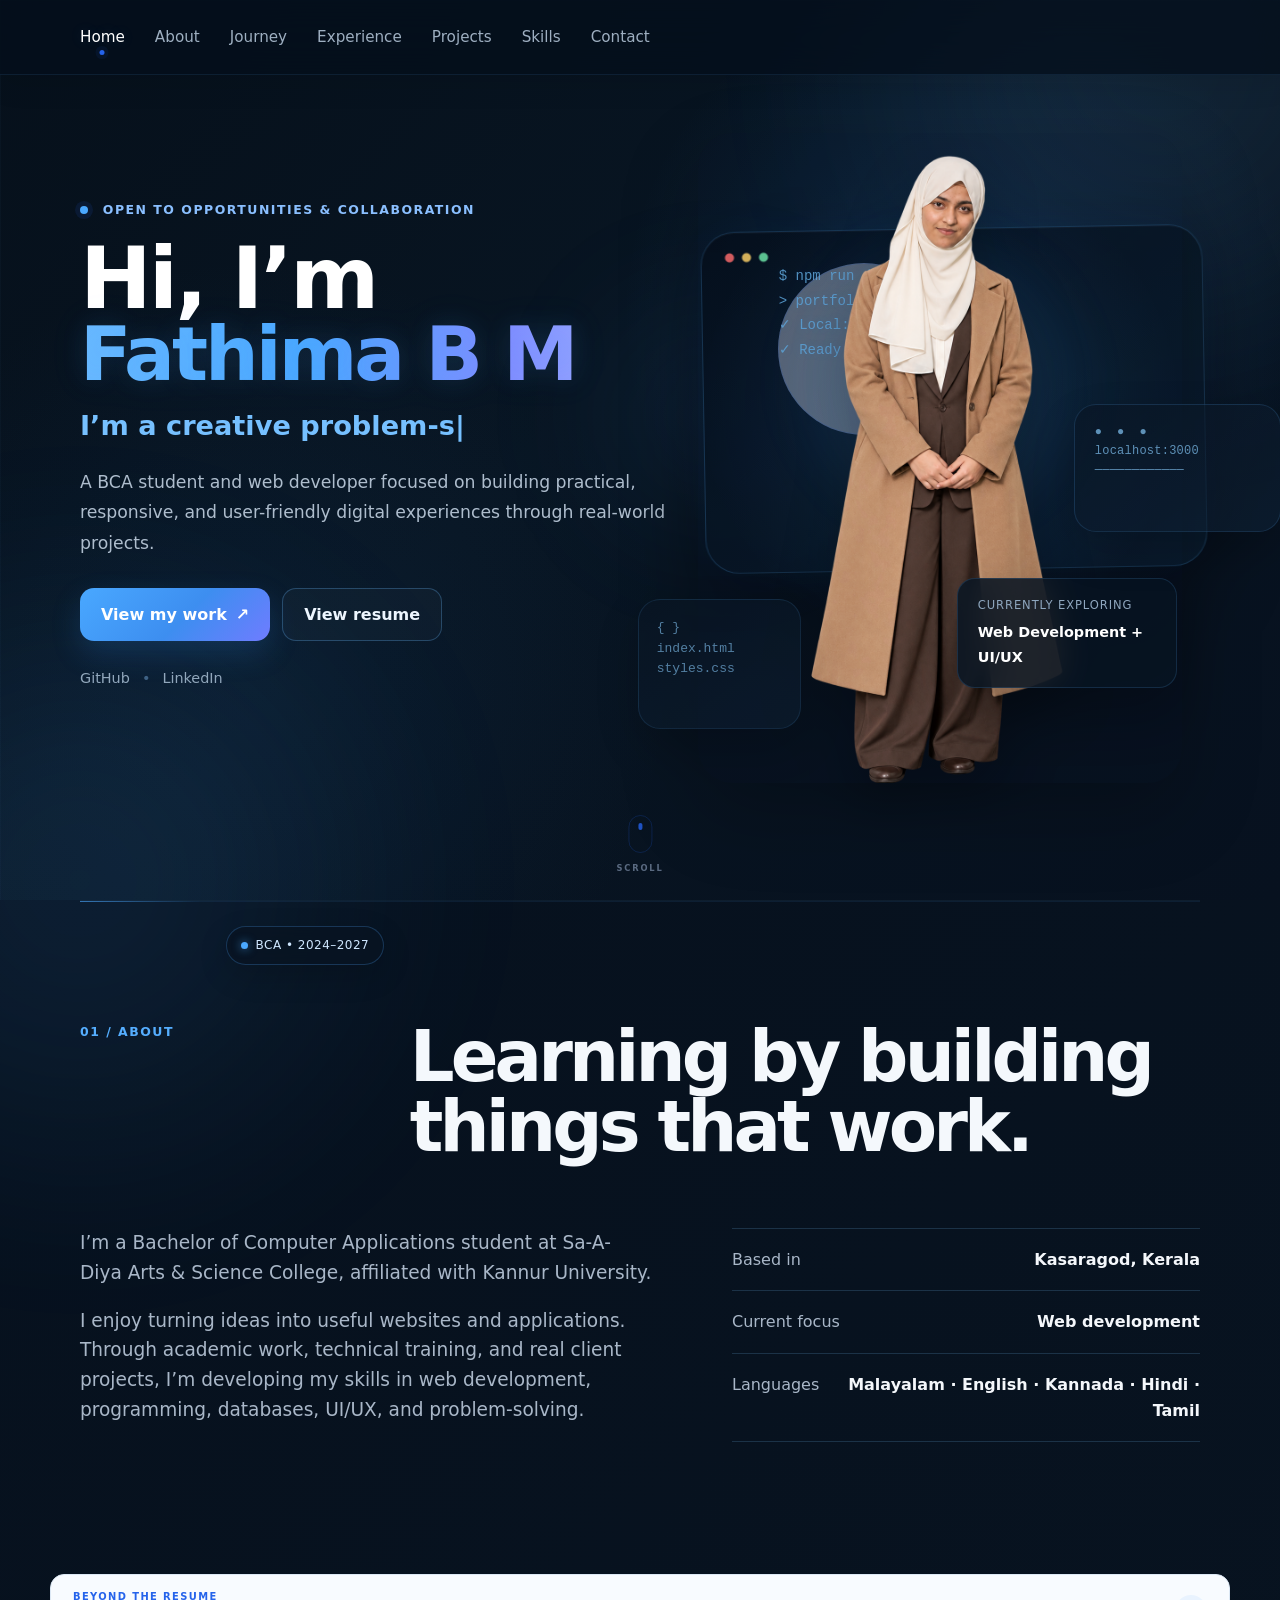
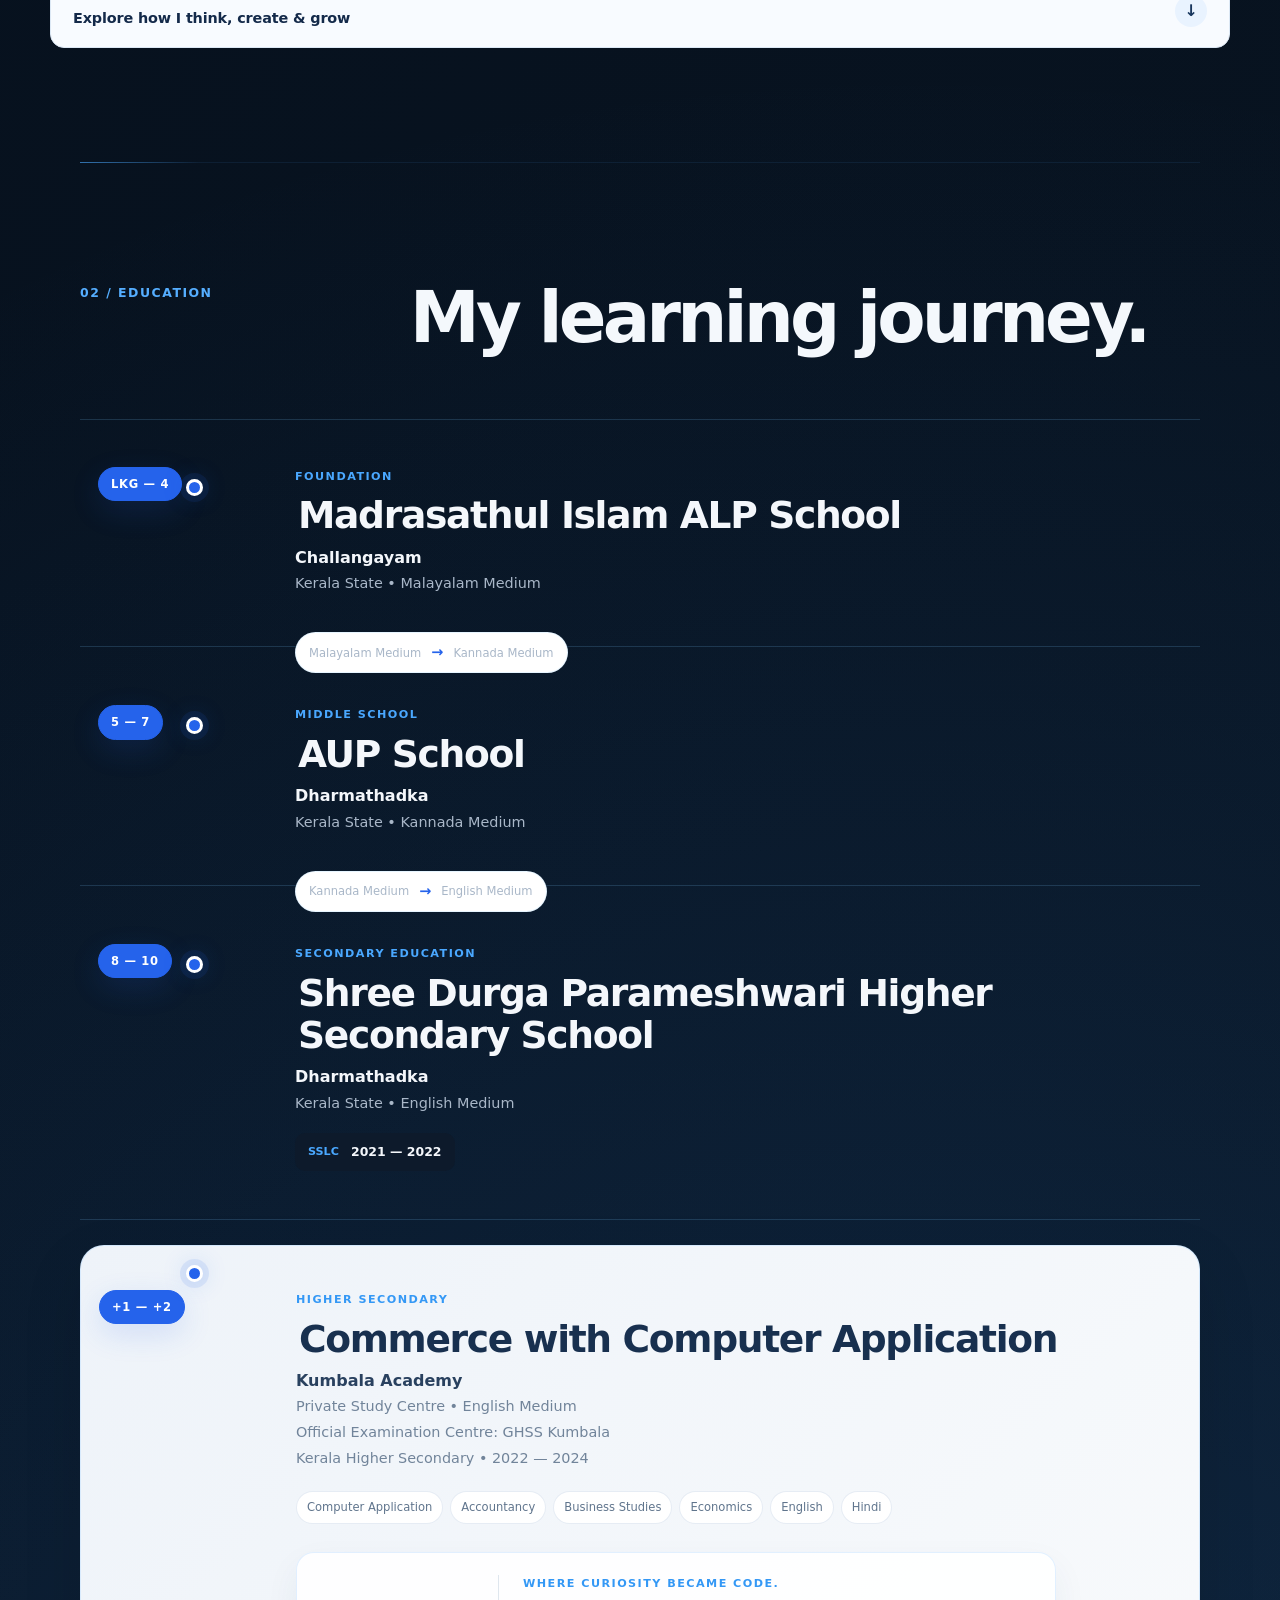
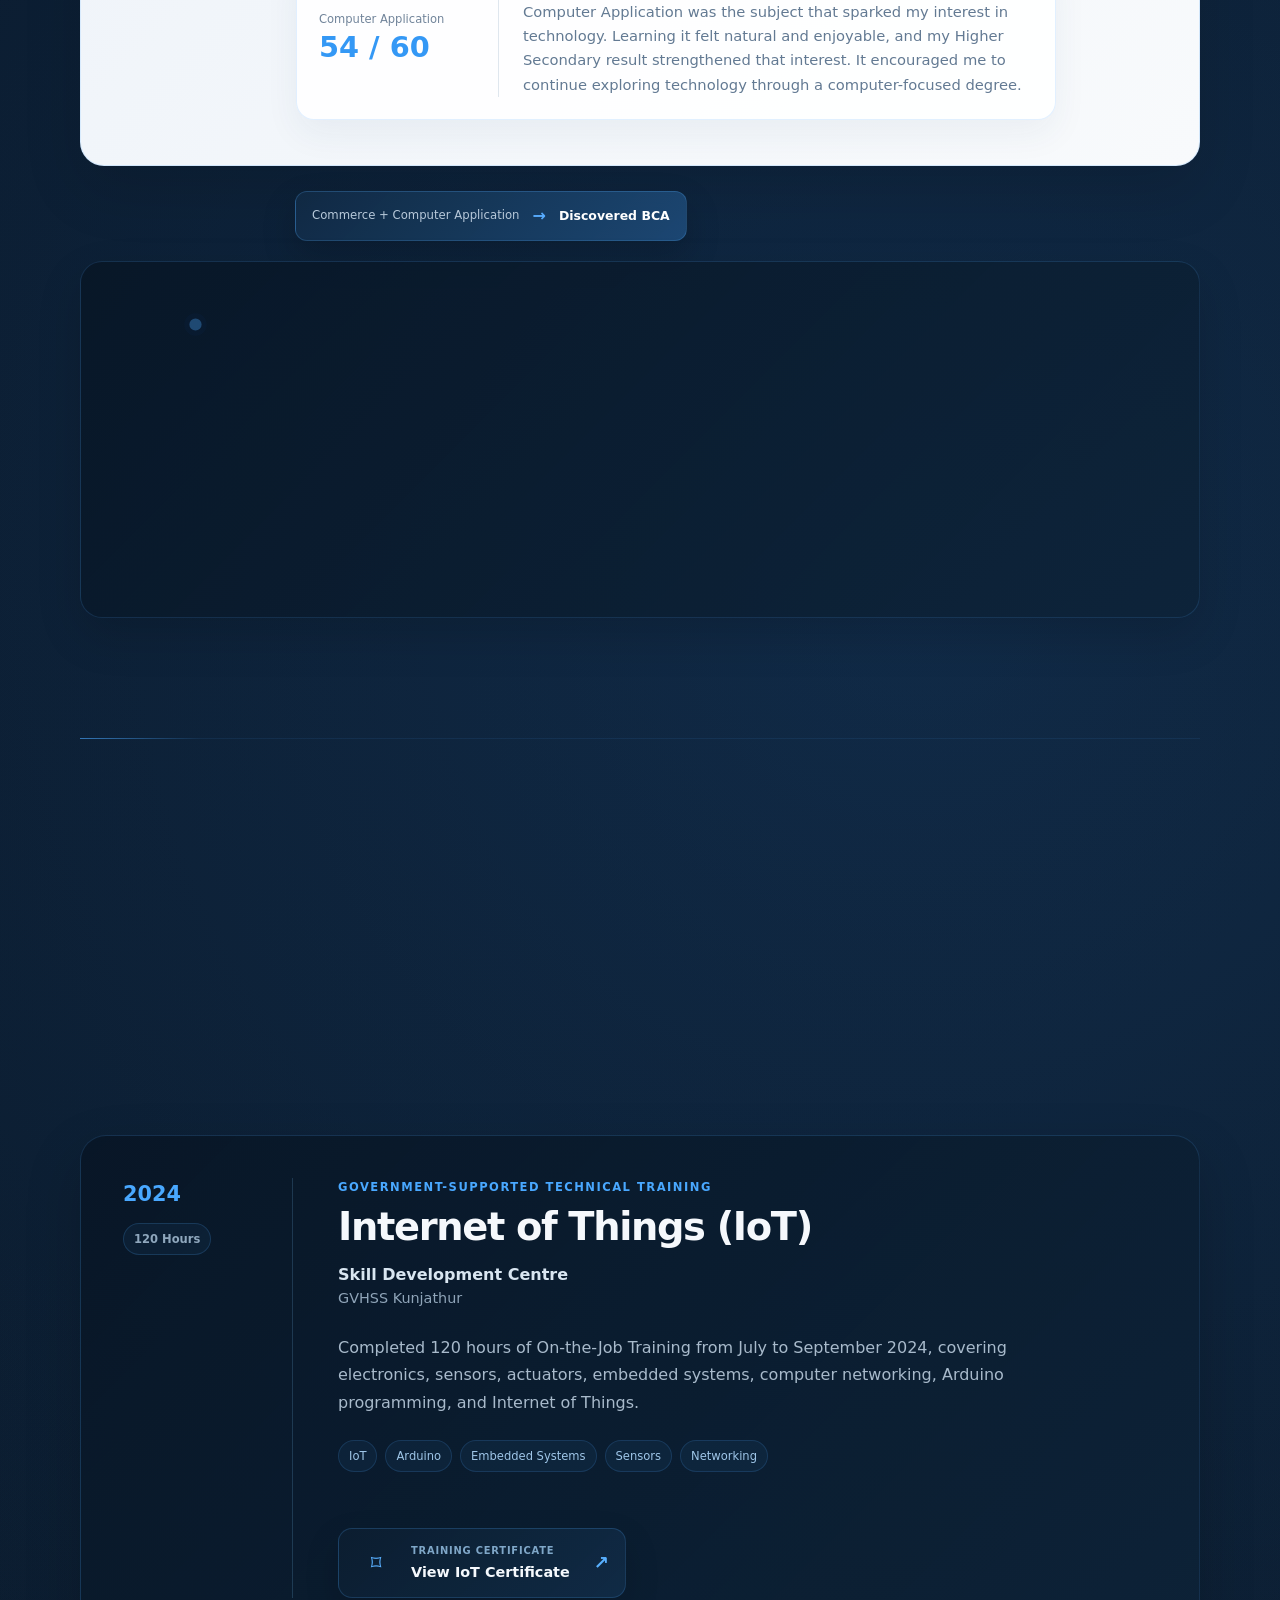
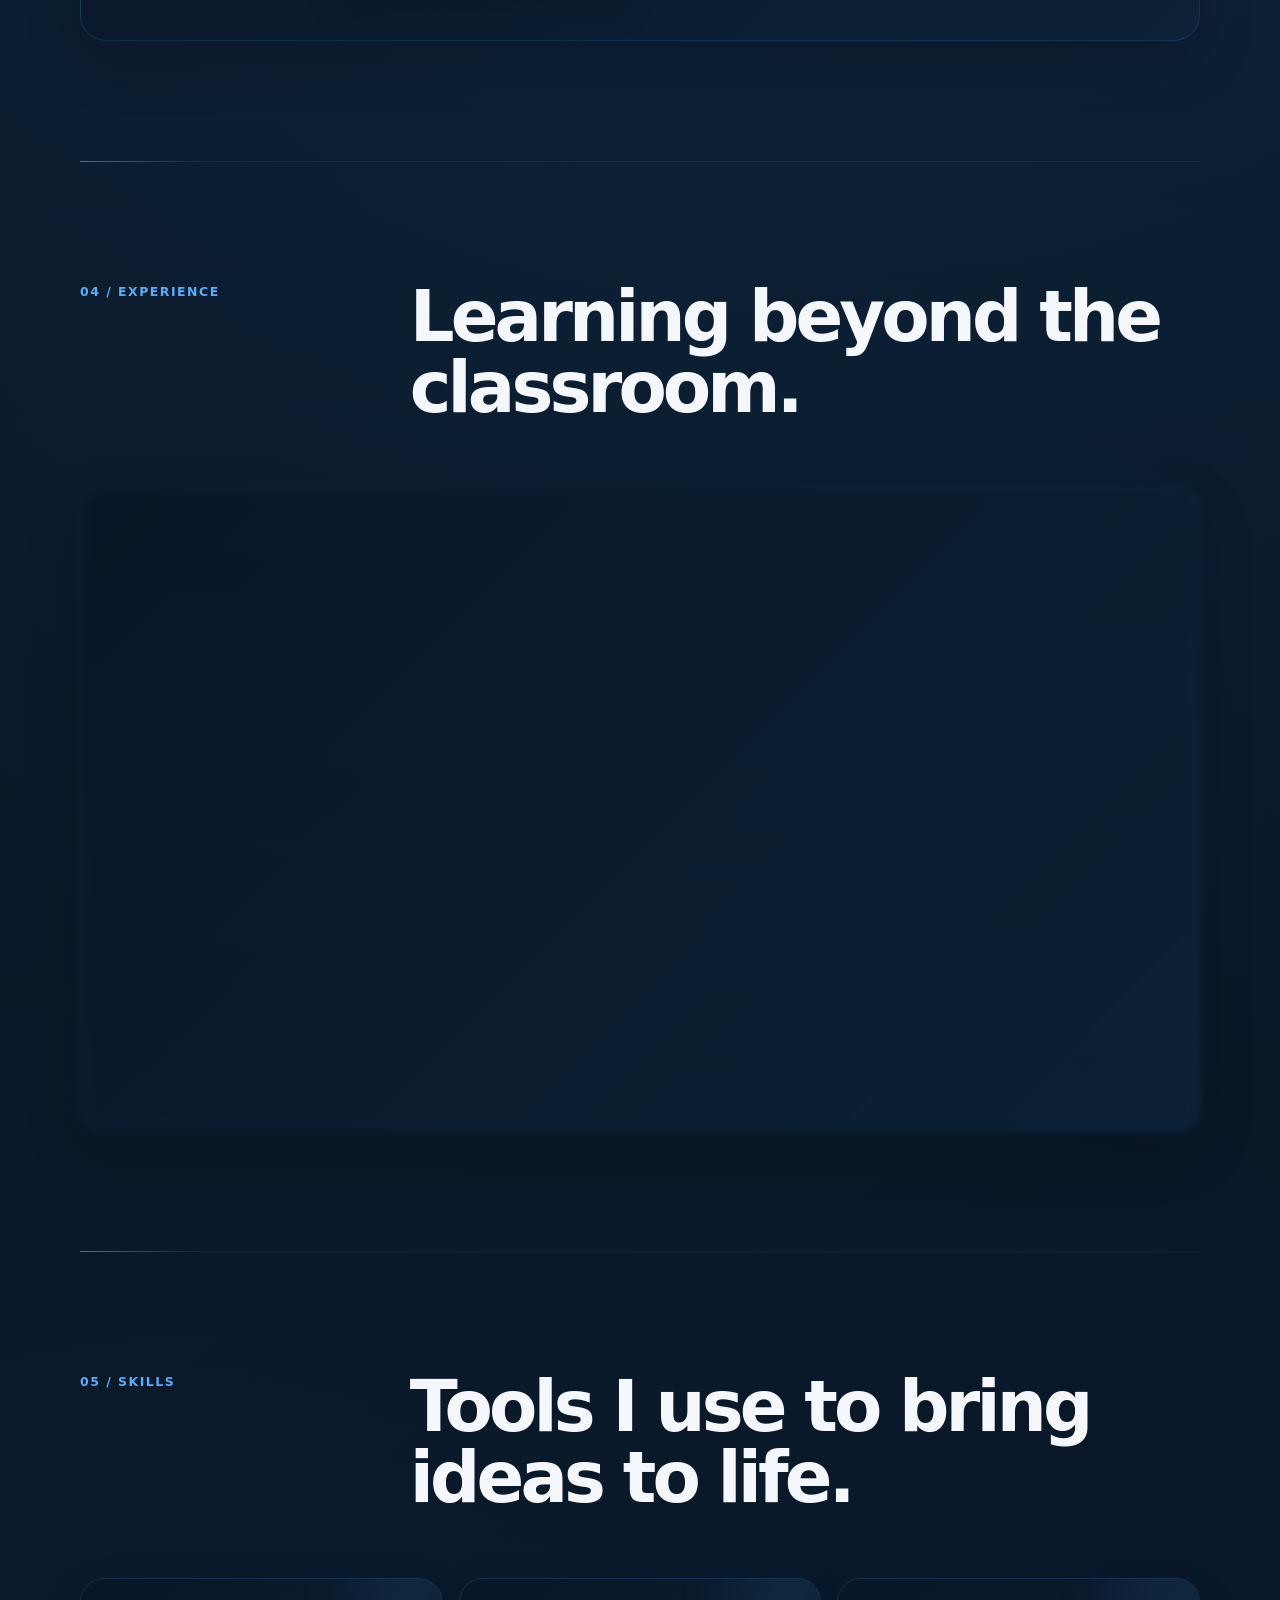
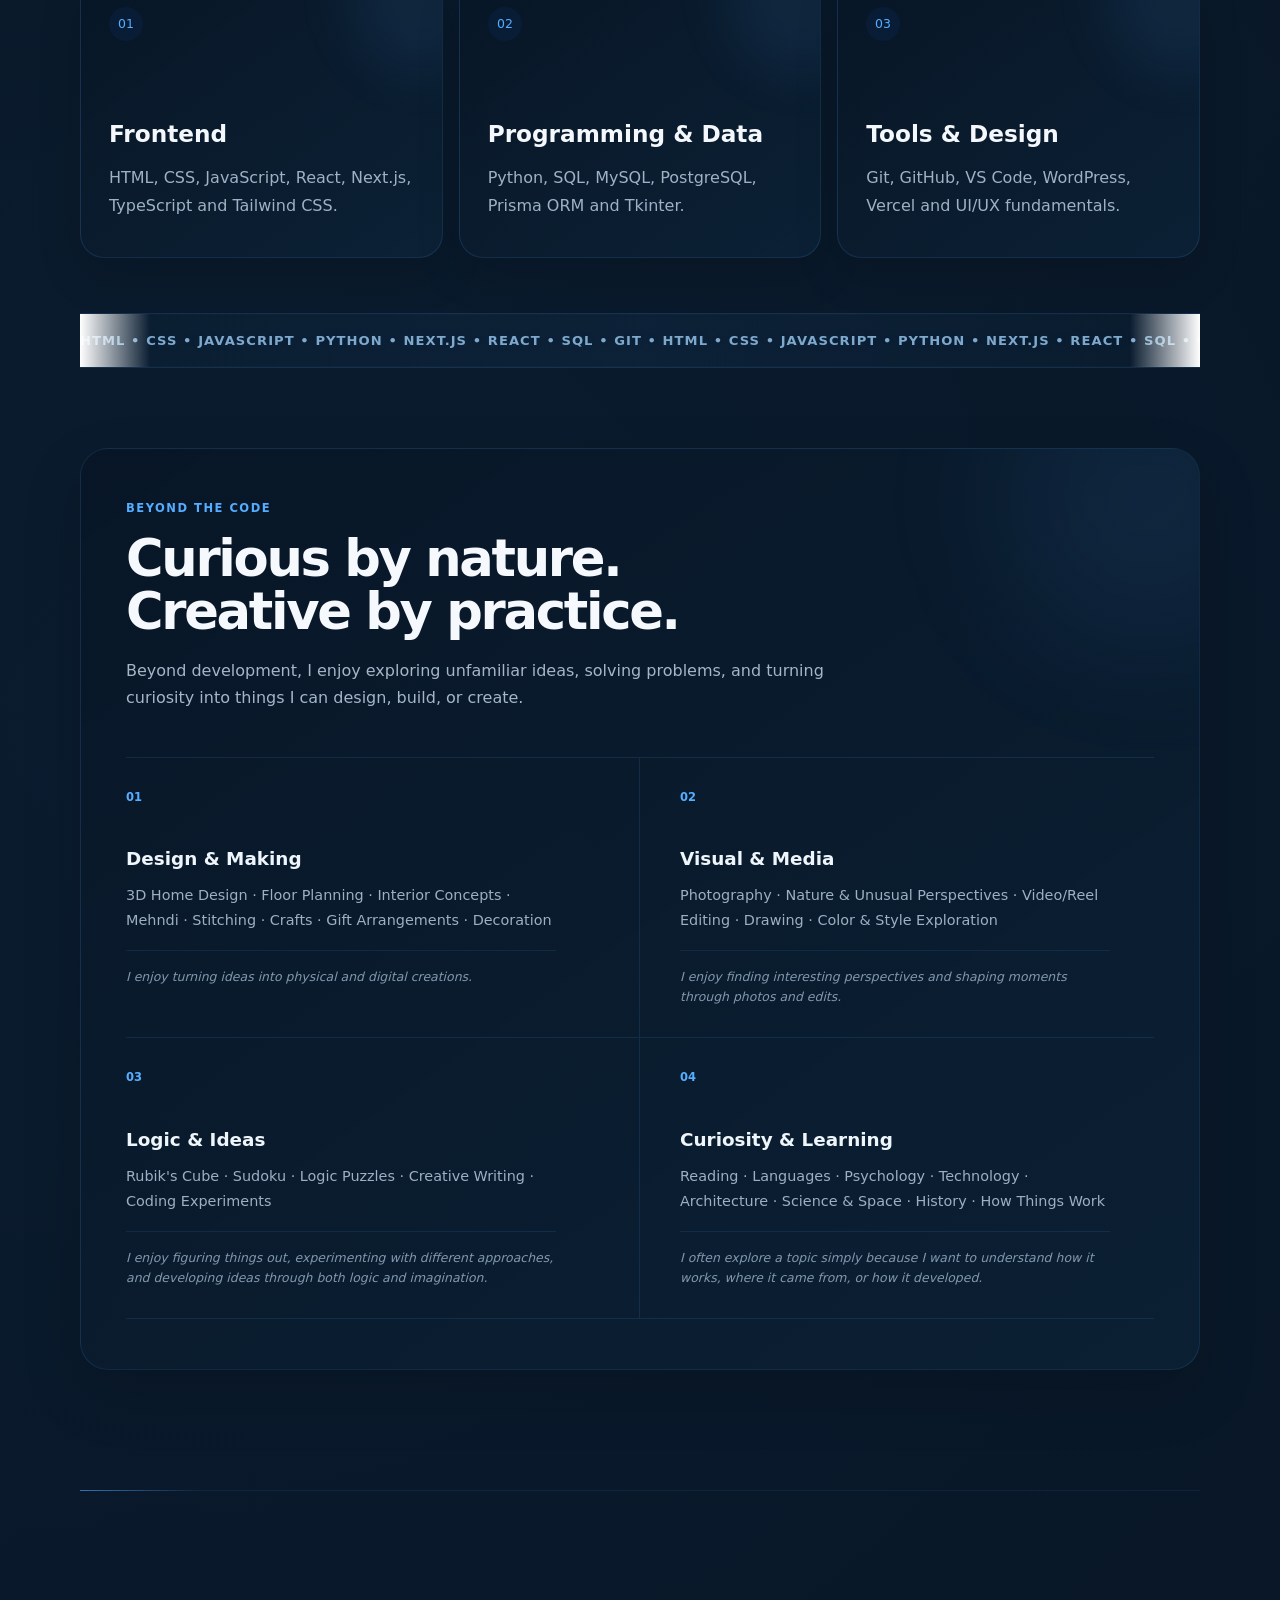
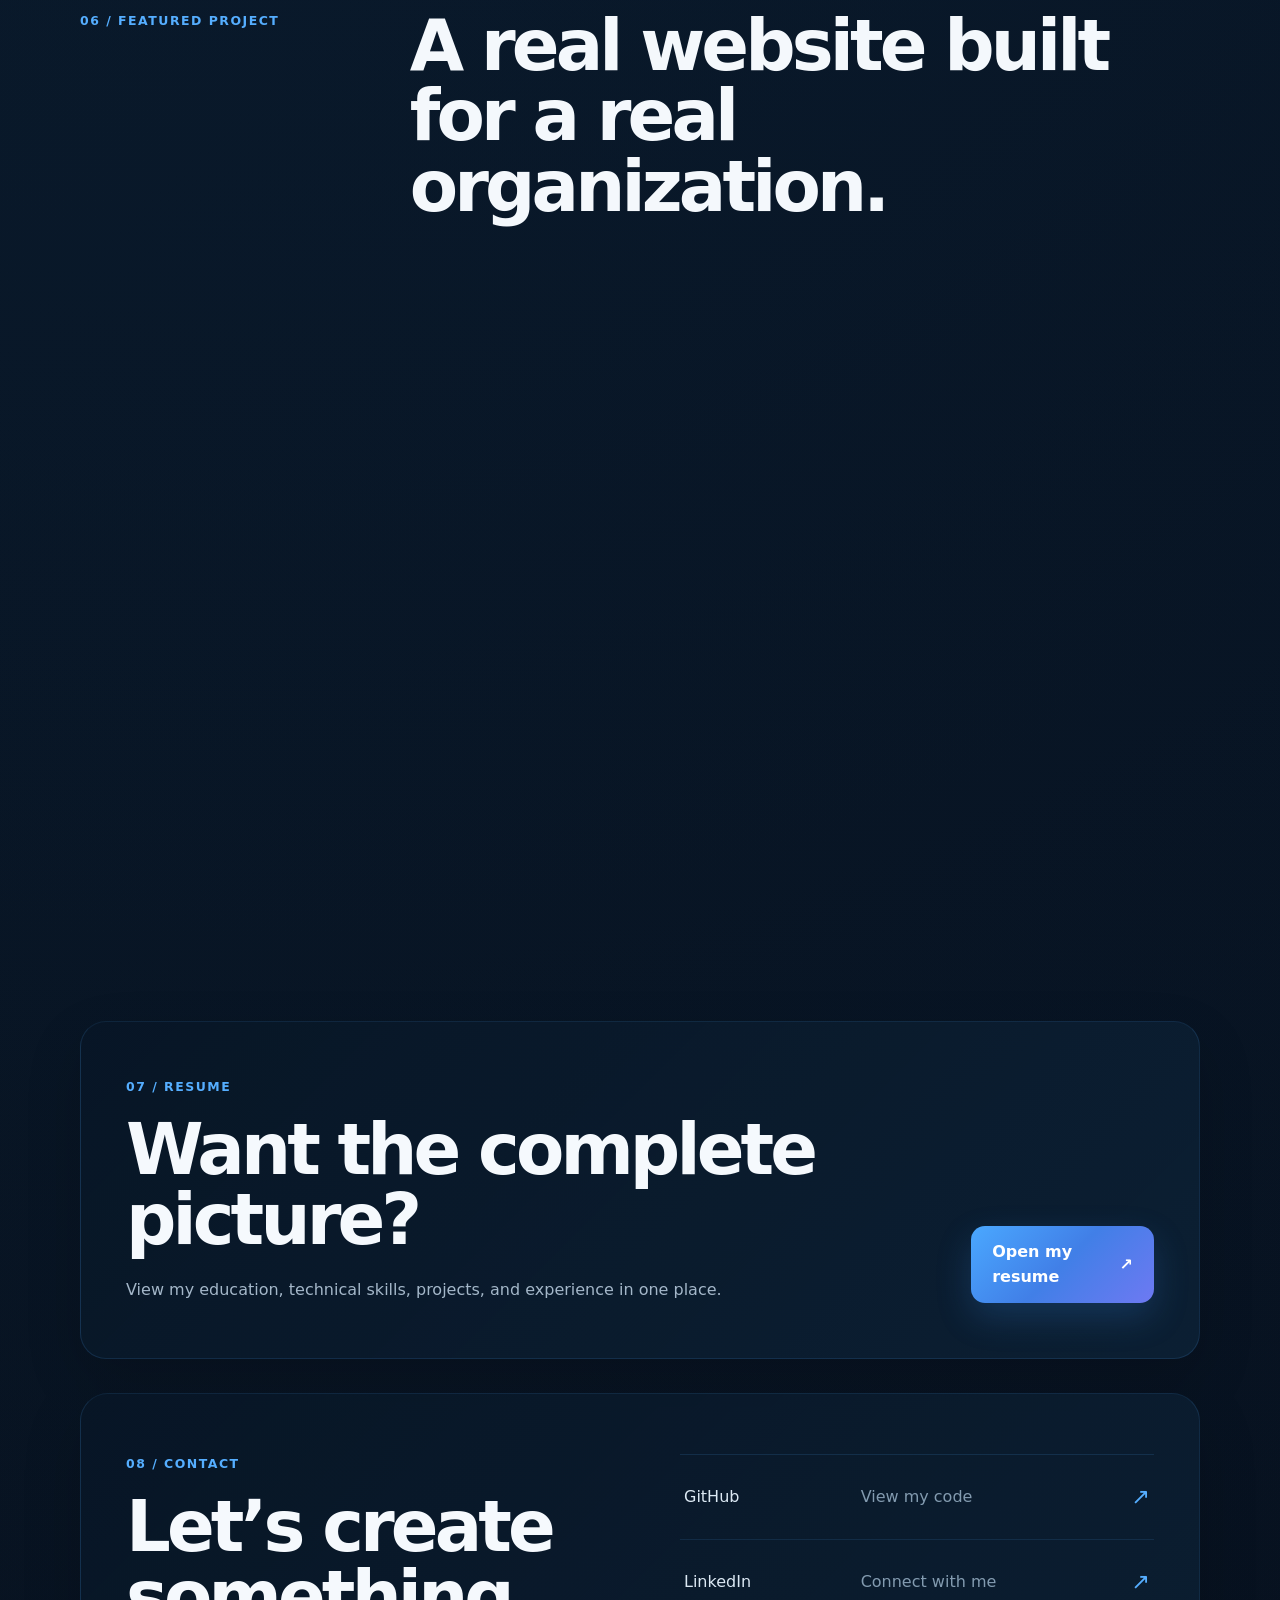
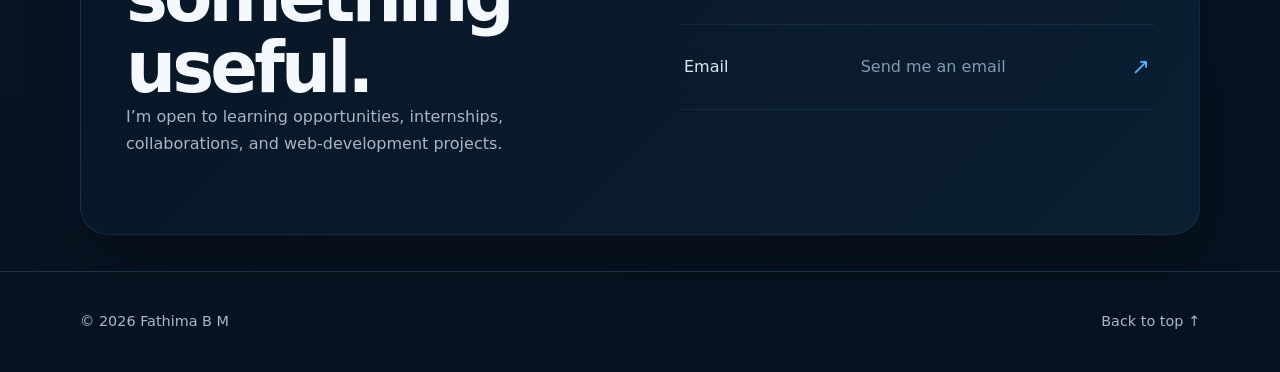
==== commit a70e5916: "Add Vercel Web Analytics" ====
--- a/index.html
+++ b/index.html
@@ -871,5 +871,6 @@
   </footer>
 
   <script src="script.js"></script>
+  <script defer src="/_vercel/insights/script.js"></script>
 </body>
 </html>
--- a/styles.css
+++ b/styles.css
@@ -1050,7 +1050,7 @@
 
 .journey-stage span {
   display: inline-flex;
-
+margin-left: 18px;
   padding: 7px 12px;
 
   border: 1px solid var(--line);
@@ -1282,6 +1282,7 @@
 
 .journey-important::before {
   left: 105px;
+  top: 19px;
 }
 
 
@@ -12003,4 +12004,443 @@
     left: -165px !important;
   }
 
+}
+/* =========================================================
+   DESKTOP — MOVE FILE CARD TO LEFT SIDE
+========================================================= */
+
+@media (min-width: 701px) {
+
+  .portrait-wrap .portrait-card::before {
+    left: -320px !important;
+    right: auto !important;
+
+    bottom: -110px !important;
+  }
+
+}
+/* =========================================================
+   FINAL PHONE LAYOUT CORRECTION
+   DESKTOP IS NOT CHANGED
+========================================================= */
+
+@media (max-width: 700px) {
+
+  /* -------------------------------------------------------
+     MOBILE NAVIGATION
+  ------------------------------------------------------- */
+
+  .site-header {
+    z-index: 9999 !important;
+  }
+
+  .nav {
+    position: relative !important;
+  }
+
+  .menu-button {
+    display: block !important;
+    position: relative !important;
+    z-index: 10001 !important;
+  }
+
+  /* Menu is completely hidden until hamburger is clicked */
+  .nav-links {
+    display: none !important;
+
+    position: fixed !important;
+    top: 78px !important;
+    left: 14px !important;
+    right: 14px !important;
+
+    width: auto !important;
+    height: auto !important;
+
+    margin: 0 !important;
+    padding: 12px !important;
+
+    flex-direction: column !important;
+    align-items: stretch !important;
+    gap: 3px !important;
+
+    background: #071523 !important;
+
+    border: 1px solid rgba(74, 168, 255, 0.22) !important;
+    border-radius: 18px !important;
+
+    box-shadow: 0 20px 55px rgba(0, 0, 0, 0.5) !important;
+
+    z-index: 10000 !important;
+
+    overflow: hidden !important;
+  }
+
+  .nav-links.open {
+    display: flex !important;
+  }
+
+  .nav-links a {
+    display: block !important;
+
+    width: 100% !important;
+
+    padding: 12px 16px !important;
+    margin: 0 !important;
+
+    font-size: 1rem !important;
+    line-height: 1.3 !important;
+
+    color: #a9b9ca !important;
+
+    border-radius: 10px !important;
+
+    transform: none !important;
+  }
+
+  .nav-links a::after {
+    display: none !important;
+  }
+
+  .nav-links a.nav-active {
+    color: #ffffff !important;
+    background: rgba(74, 168, 255, 0.09) !important;
+
+    padding-left: 34px !important;
+  }
+
+  .nav-links a.nav-active::before {
+    content: "" !important;
+
+    position: absolute !important;
+
+    left: 16px !important;
+    top: 50% !important;
+    bottom: auto !important;
+
+    width: 7px !important;
+    height: 7px !important;
+
+    transform: translateY(-50%) !important;
+
+    border-radius: 50% !important;
+    background: #4aa8ff !important;
+
+    box-shadow: 0 0 10px rgba(74, 168, 255, 0.65) !important;
+  }
+
+
+  /* -------------------------------------------------------
+   JOURNEY / EDUCATION — CORRECT MOBILE PLACEMENT
+------------------------------------------------------- */
+
+.education-journey {
+  position: relative !important;
+
+  width: 100% !important;
+  max-width: 100% !important;
+
+  padding-left: 0 !important;
+  padding-right: 0 !important;
+
+  overflow: visible !important;
+}
+
+
+/* Vertical timeline */
+.education-journey::before {
+  left: 15px !important;
+}
+
+
+/* Each education stage */
+.journey-item {
+  position: relative !important;
+
+  display: grid !important;
+  grid-template-columns: 1fr !important;
+
+  gap: 18px !important;
+
+  width: 100% !important;
+  max-width: 100% !important;
+
+  padding: 38px 18px 38px 45px !important;
+
+  box-sizing: border-box !important;
+
+  overflow: visible !important;
+}
+
+
+/* Timeline dot */
+.journey-item::before {
+  left: 10px !important;
+  top: 45px !important;
+
+  z-index: 5 !important;
+}
+
+
+/* Animated ring around active dot */
+.journey-item.journey-active::after {
+  left: 7px !important;
+  top: 42px !important;
+}
+
+
+/* +1 / +2 and 2024—2027 pills */
+.journey-stage {
+  position: relative !important;
+
+  width: fit-content !important;
+
+  margin: 0 !important;
+  padding: 0 !important;
+
+  left: auto !important;
+  right: auto !important;
+
+  transform: none !important;
+
+  z-index: 3 !important;
+}
+
+
+.journey-stage span {
+  display: inline-flex !important;
+
+  width: auto !important;
+
+  margin: 0 !important;
+
+  white-space: nowrap !important;
+}
+
+
+/* Education information */
+.journey-content {
+  width: 100% !important;
+  max-width: 100% !important;
+
+  margin: 0 !important;
+  padding: 0 !important;
+
+  box-sizing: border-box !important;
+}
+
+
+.journey-content h3 {
+  max-width: 100% !important;
+
+  font-size: 1.45rem !important;
+  line-height: 1.12 !important;
+
+  overflow-wrap: normal !important;
+  word-break: normal !important;
+}
+
+
+/* BCA tag beside heading */
+.journey-short {
+  display: inline-block !important;
+
+  margin-left: 6px !important;
+
+  vertical-align: middle !important;
+}
+
+
+/* Higher-secondary special white card */
+.journey-important {
+  padding: 38px 18px 38px 45px !important;
+}
+
+
+/* Score/story box */
+.journey-discovery {
+  grid-template-columns: 1fr !important;
+
+  width: 100% !important;
+  max-width: 100% !important;
+
+  box-sizing: border-box !important;
+}
+
+
+.journey-score {
+  padding-right: 0 !important;
+  padding-bottom: 16px !important;
+
+  border-right: 0 !important;
+  border-bottom: 1px solid var(--line) !important;
+}
+
+
+/* Malayalam → Kannada etc. */
+.journey-change {
+  width: calc(100% - 35px) !important;
+
+  margin-left: 35px !important;
+
+  box-sizing: border-box !important;
+}
+
+
+/* Commerce → Discovered BCA */
+.journey-decision {
+  width: calc(100% - 35px) !important;
+
+  margin-left: 20px !important;
+
+  box-sizing: border-box !important;
+}
+  /* -------------------------------------------------------
+     EXPERIENCE / INTERNSHIP MOBILE
+  ------------------------------------------------------- */
+
+  .internship-card {
+    display: grid !important;
+
+    grid-template-columns: 1fr !important;
+
+    width: 100% !important;
+    max-width: 100% !important;
+
+    margin-left: 0 !important;
+    margin-right: 0 !important;
+
+    overflow: hidden !important;
+  }
+
+  /* Internship + April 2026 */
+  .internship-side {
+    width: 100% !important;
+
+    padding: 28px 24px 10px !important;
+
+    border-right: 0 !important;
+
+    box-sizing: border-box !important;
+  }
+
+  .internship-content {
+    width: 100% !important;
+    max-width: 100% !important;
+
+    padding: 24px !important;
+
+    box-sizing: border-box !important;
+  }
+
+  .internship-content h3 {
+    font-size: clamp(2rem, 9vw, 2.7rem) !important;
+    line-height: 1.08 !important;
+
+    overflow-wrap: break-word !important;
+  }
+
+  .internship-description {
+    max-width: 100% !important;
+  }
+
+  /* Duration / Mode / Domain */
+  .internship-details {
+    display: grid !important;
+    grid-template-columns: 1fr !important;
+
+    width: 100% !important;
+
+    margin-top: 28px !important;
+  }
+
+  .internship-details > div {
+    width: 100% !important;
+
+    padding: 18px 0 !important;
+
+    box-sizing: border-box !important;
+  }
+
+  /* Skills */
+  .education-tags {
+    display: flex !important;
+    flex-wrap: wrap !important;
+
+    width: 100% !important;
+
+    gap: 8px !important;
+  }
+
+  /* Certificate */
+  .certificate-area {
+    width: 100% !important;
+    max-width: 100% !important;
+
+    margin-top: 30px !important;
+  }
+
+  .certificate-link {
+    width: 100% !important;
+    max-width: 100% !important;
+
+    box-sizing: border-box !important;
+  }
+}
+
+
+/* Extra safety for very small phones such as iPhone SE */
+@media (max-width: 390px) {
+
+  .internship-side,
+  .internship-content {
+    padding-left: 18px !important;
+    padding-right: 18px !important;
+  }
+
+  .journey-content h3 {
+    font-size: 1.75rem !important;
+  }
+
+  .internship-content h3 {
+    font-size: 2rem !important;
+  }
+
+}/* =========================================
+   FINAL DESKTOP ALIGNMENT FIXES
+========================================= */
+
+/* BCA year badge — keep inside card without touching the dot */
+.journey-current .journey-stage span {
+  margin-left: 10px;
+  padding-left: 10px;
+  padding-right: 10px;
+  font-size: 0.61rem;
+}
+
+/* Internship left column — move content away from border */
+.internship-side {
+  padding-left: 26px;
+  box-sizing: border-box;
+}
+
+/* Give internship card the same polished card shape */
+.internship-card {
+  border-radius: 24px;
+  overflow: hidden;
+}
+.journey-current::before {
+  top: 15px;
+}
+/* BCA section final alignment */
+
+.journey-current .journey-stage {
+  padding-top: 45px;
+}
+
+.journey-current .journey-stage span {
+  margin-left: 8px;
+}
+
+.journey-current::before {
+  top: 54px;
 }
